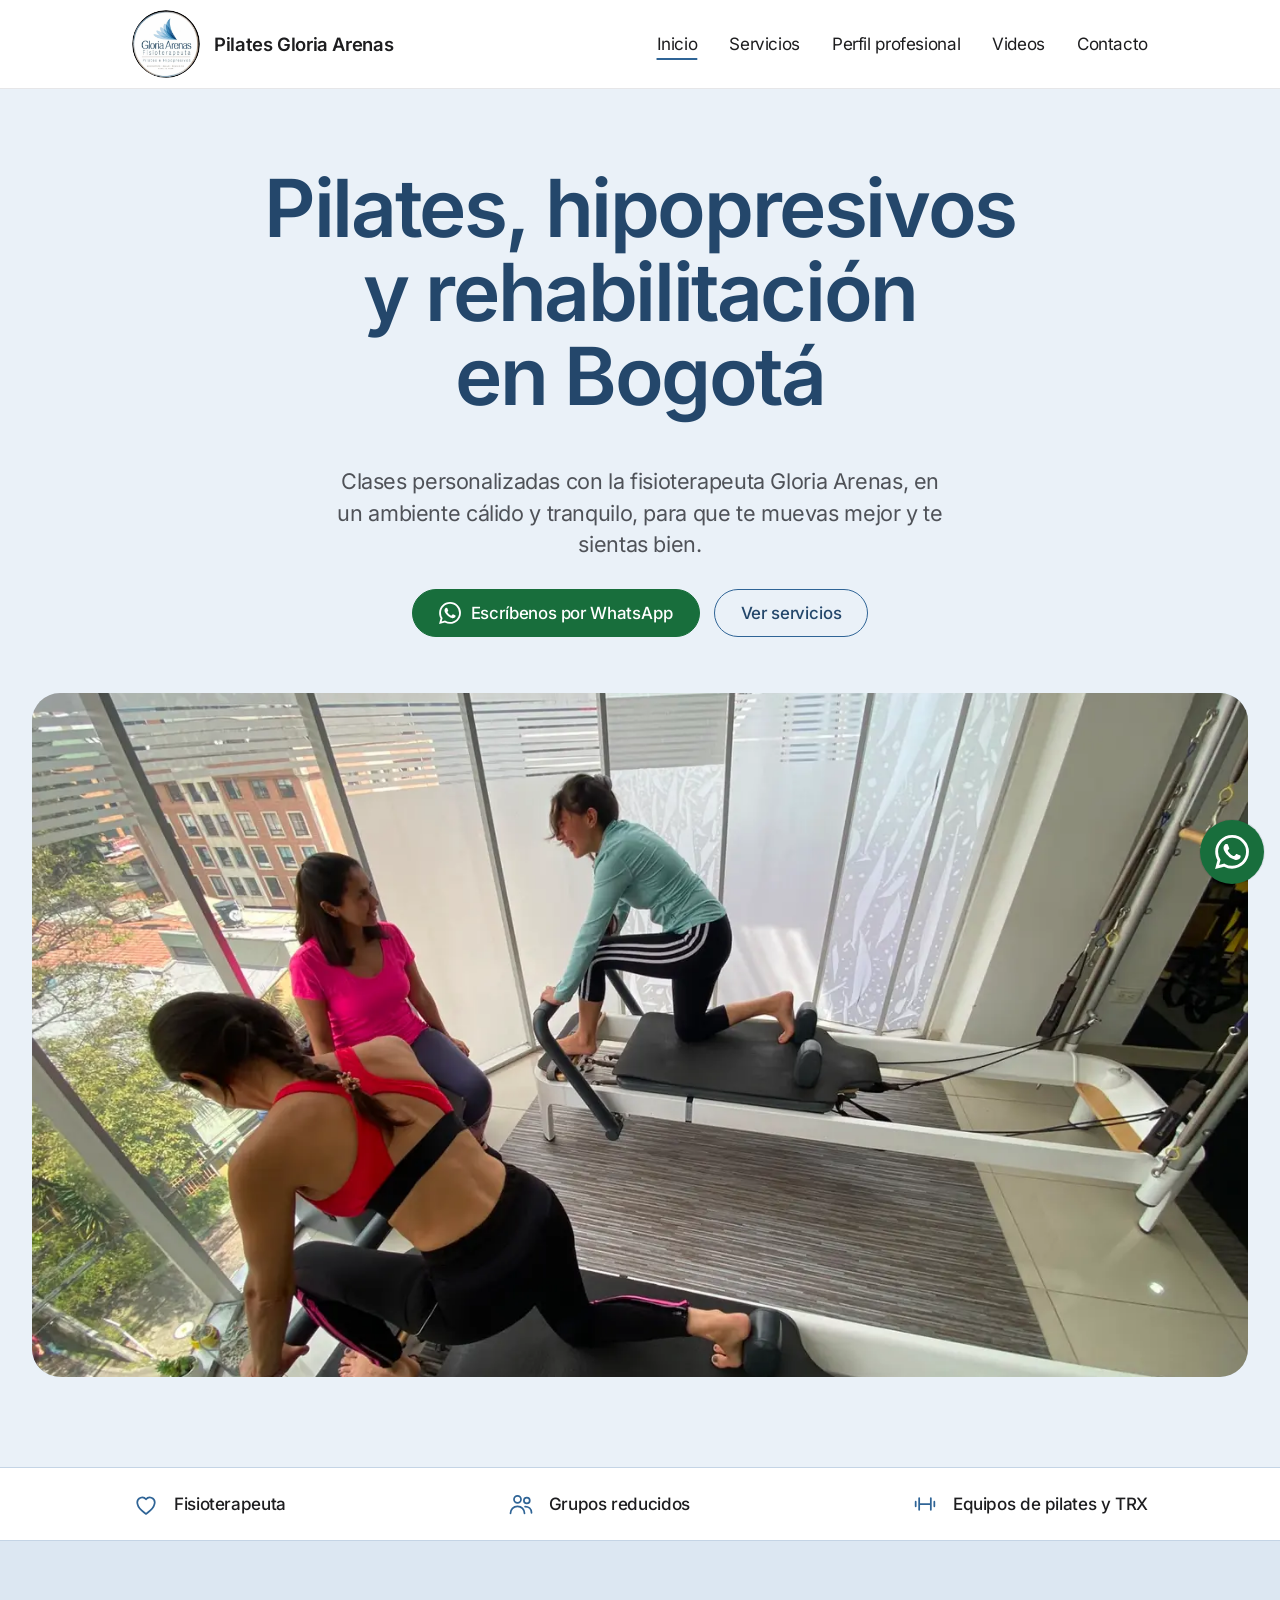
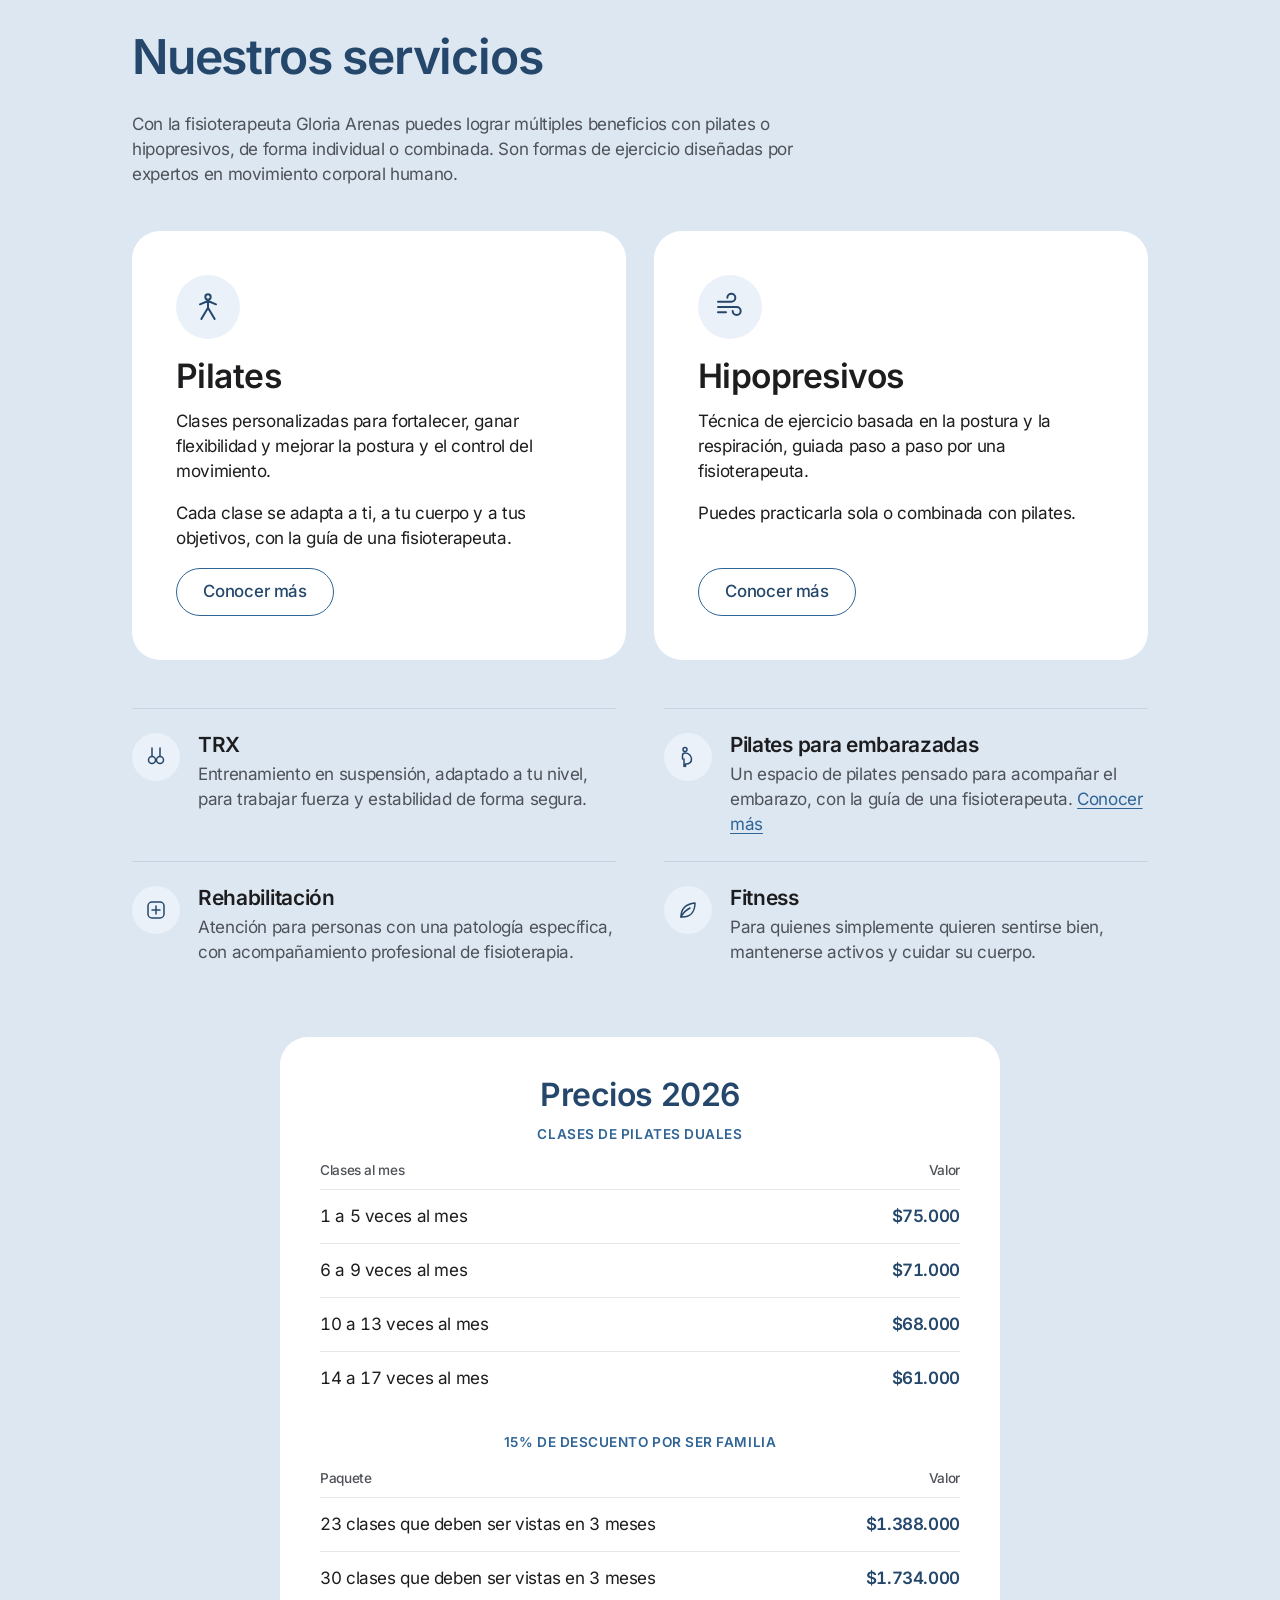
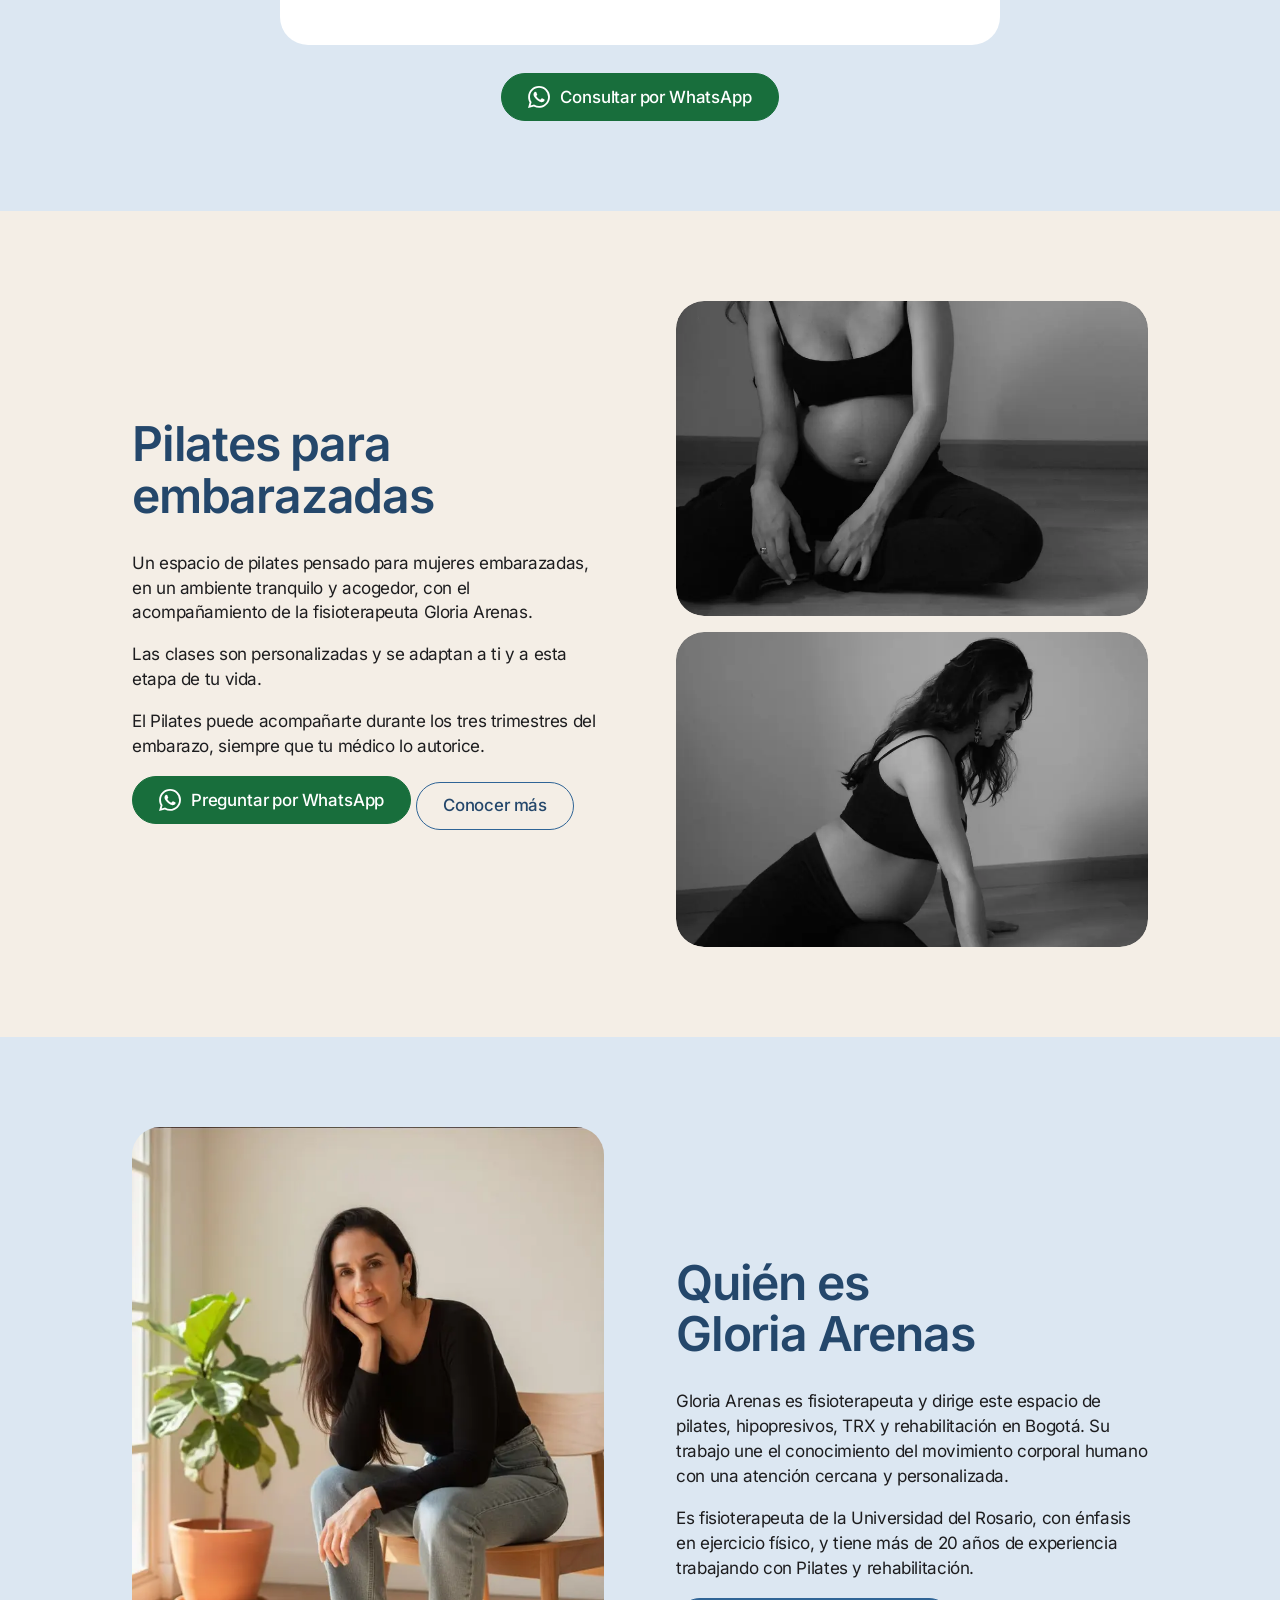
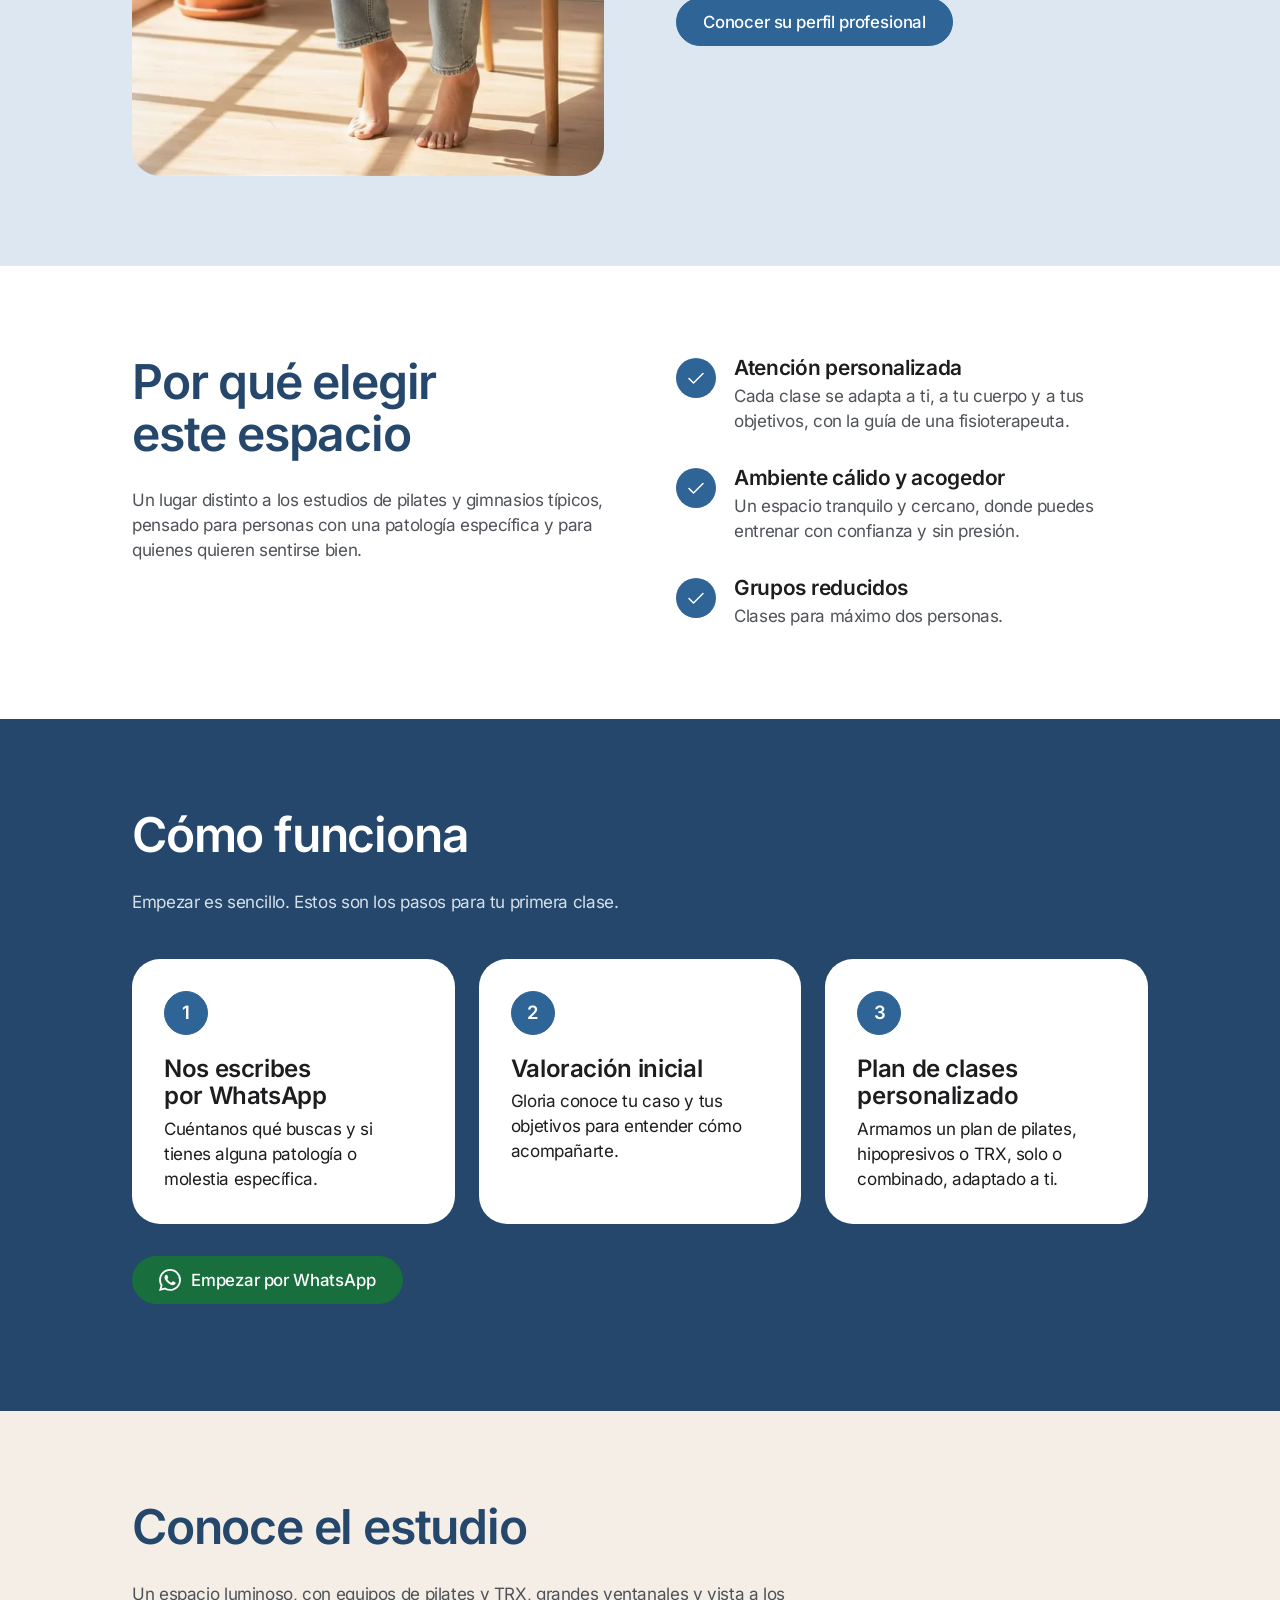
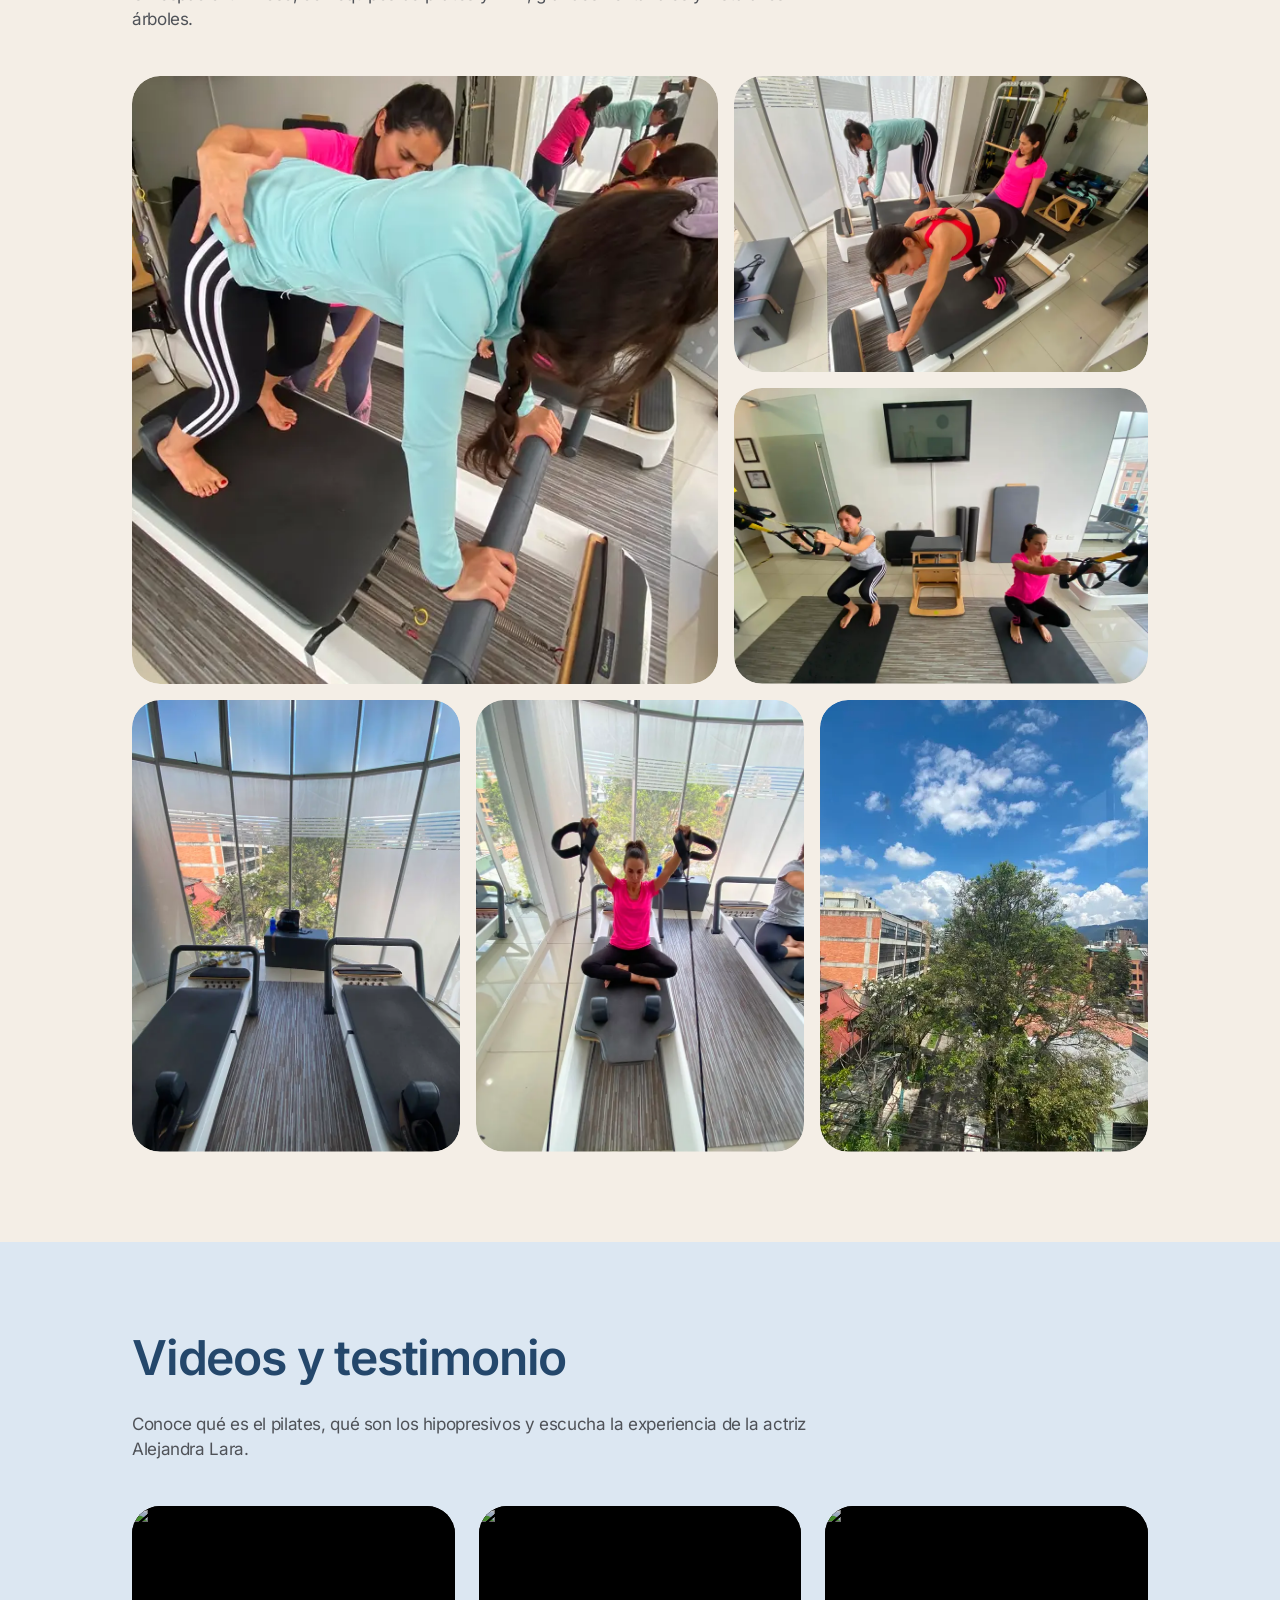
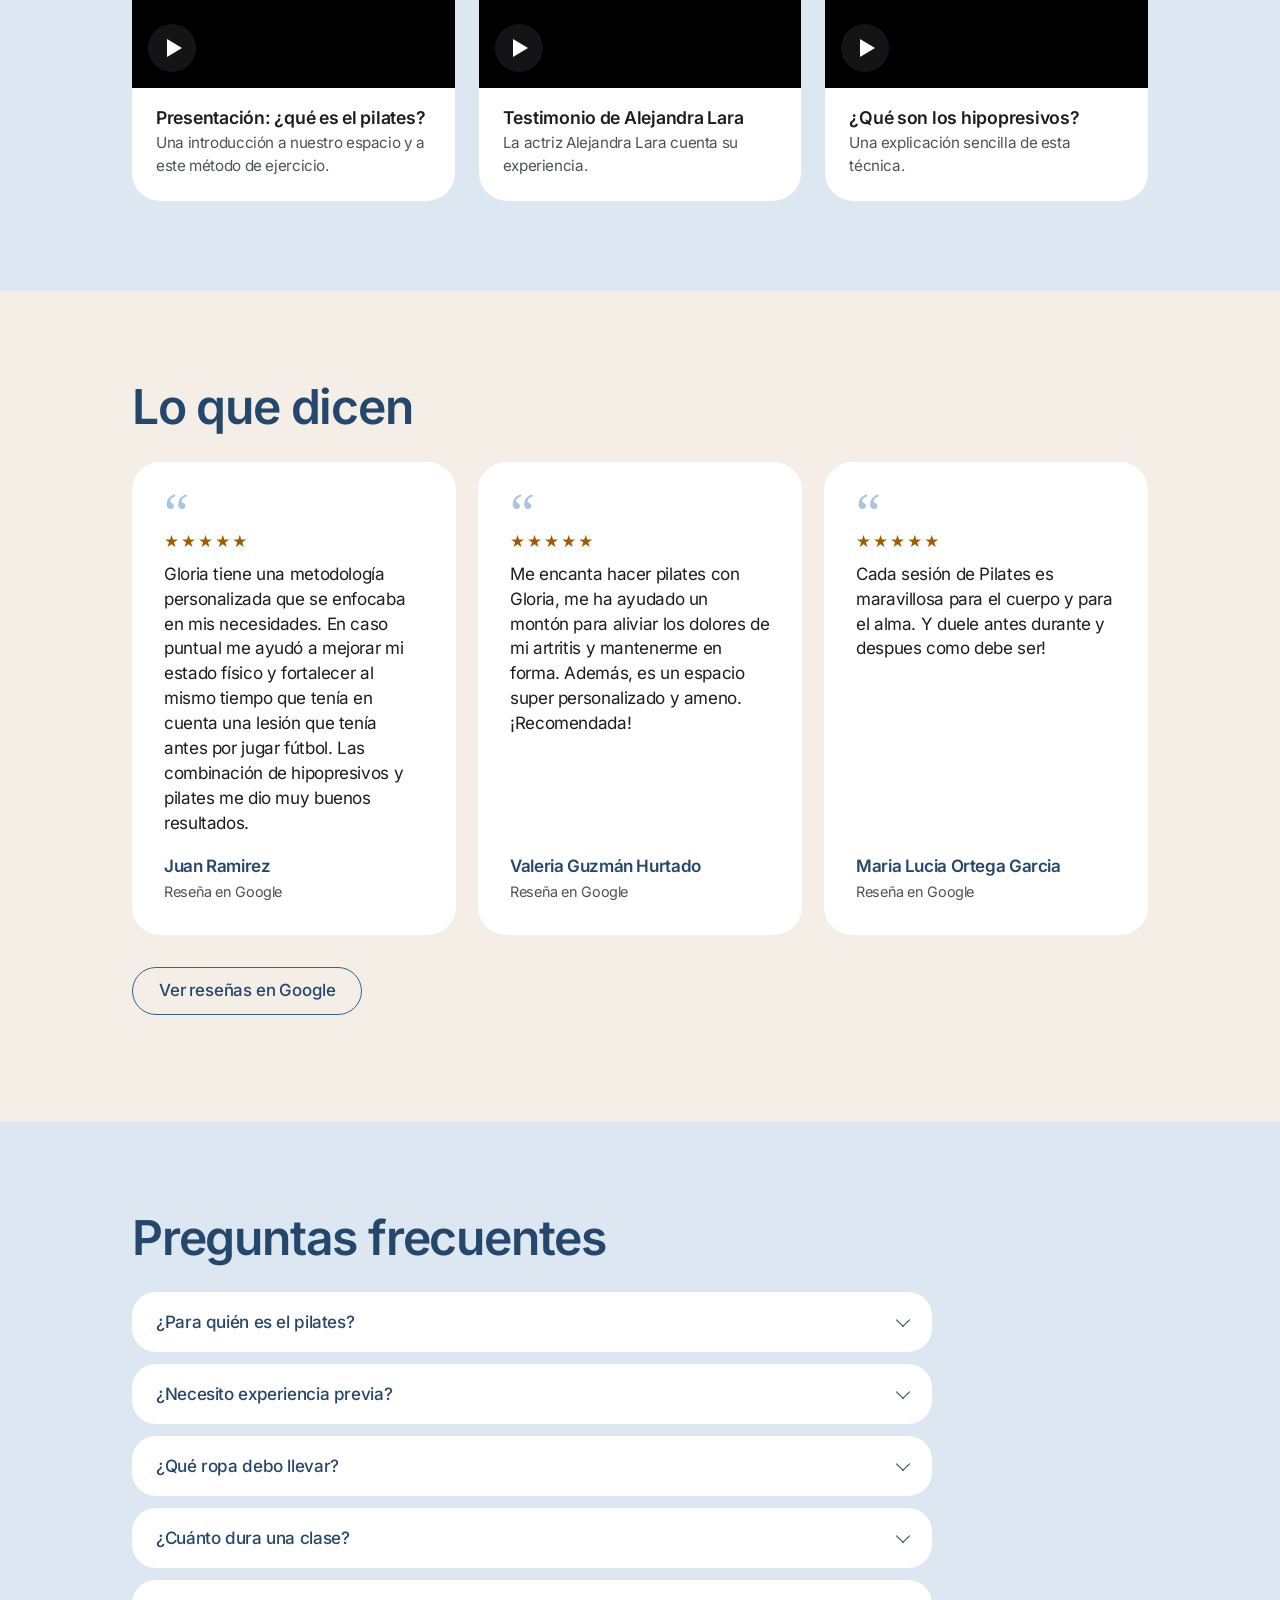
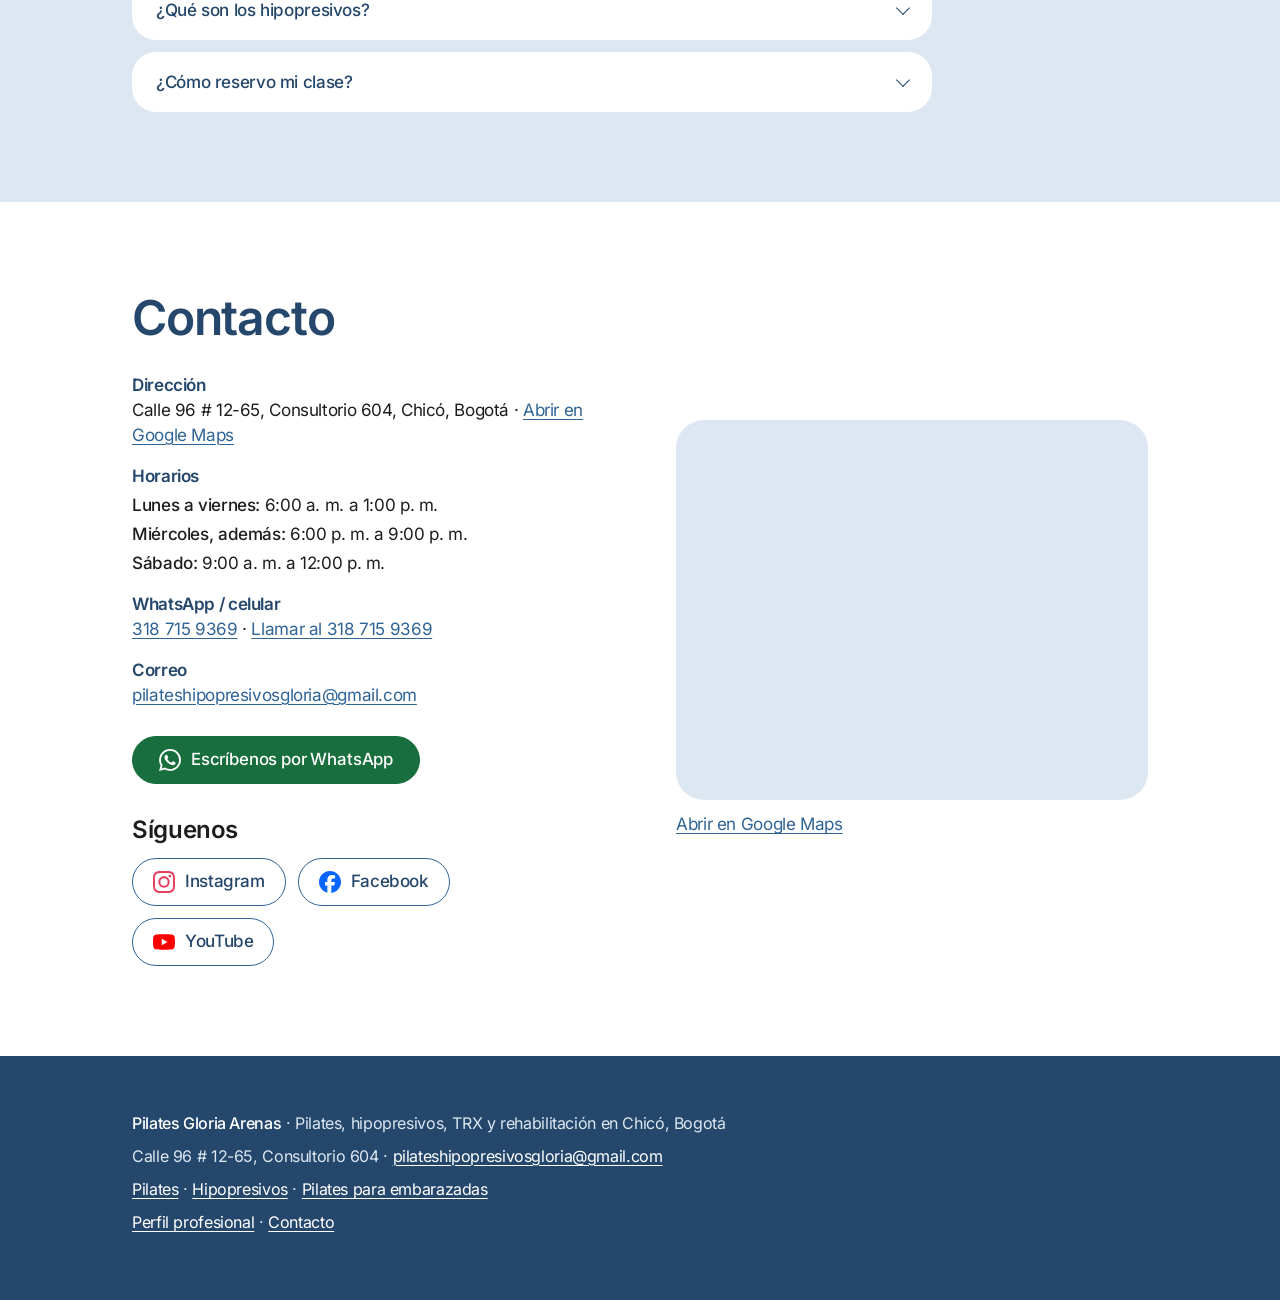
==== index.html @ 11c64978 "Sitio web de Pilates Gloria Arenas Sitio estático (HTML, CSS y JS): inicio, perfil profesional, cont" ====
<!DOCTYPE html>
<html lang="es-CO">
<head>
  <meta charset="utf-8">
  <meta name="viewport" content="width=device-width, initial-scale=1">
  <title>Pilates e Hipopresivos en Chicó, Bogotá | Pilates Gloria Arenas</title>
  <meta name="description" content="Clases personalizadas de pilates (también para embarazadas), hipopresivos, TRX y rehabilitación en Chicó, Bogotá, con la fisioterapeuta Gloria Arenas. Grupos muy reducidos y ambiente cálido.">
  <!-- TODO: reemplazar https://TODO-DOMINIO.com por el dominio real en canonical, og:url, og:image, JSON-LD, sitemap.xml y robots.txt -->
  <link rel="canonical" href="https://TODO-DOMINIO.com/">
  <meta name="theme-color" content="#24476b">
  <link rel="icon" href="assets/img/favicon-48.png" type="image/png" sizes="48x48">
  <link rel="icon" href="assets/img/favicon.svg" type="image/svg+xml">
  <link rel="apple-touch-icon" href="assets/img/apple-touch-icon.png">

  <meta property="og:type" content="website">
  <meta property="og:locale" content="es_CO">
  <meta property="og:site_name" content="Pilates Gloria Arenas">
  <meta property="og:title" content="Pilates e Hipopresivos en Chicó, Bogotá | Pilates Gloria Arenas">
  <meta property="og:description" content="Pilates, hipopresivos, TRX y rehabilitación con la fisioterapeuta Gloria Arenas en Chicó, Bogotá.">
  <meta property="og:url" content="https://TODO-DOMINIO.com/">
    <meta property="og:image" content="https://TODO-DOMINIO.com/assets/img/og-image.jpg">
  <meta property="og:image:width" content="1200">
  <meta property="og:image:height" content="630">
  <meta name="twitter:card" content="summary_large_image">
  <meta name="twitter:title" content="Pilates e Hipopresivos en Chicó, Bogotá | Pilates Gloria Arenas">
  <meta name="twitter:description" content="Pilates, hipopresivos, TRX y rehabilitación con la fisioterapeuta Gloria Arenas en Chicó, Bogotá.">
  <meta name="twitter:image" content="https://TODO-DOMINIO.com/assets/img/og-image.jpg">

  <link rel="preload" href="assets/fonts/inter-latin.woff2" as="font" type="font/woff2" crossorigin>
  <link rel="preload" href="assets/css/styles.css" as="style">
  <link rel="preload" as="image" type="image/webp" fetchpriority="high" href="assets/img/hero-estudio.webp" imagesrcset="assets/img/hero-estudio-800.webp 800w, assets/img/hero-estudio.webp 1400w" imagesizes="(min-width: 820px) 1216px, calc(100vw - 40px)">
  <link rel="stylesheet" href="assets/css/styles.css">
  <script>document.documentElement.classList.add('js')</script>

  <script type="application/ld+json">
  {
    "@context": "https://schema.org",
    "@type": [
      "Physiotherapist",
      "HealthAndBeautyBusiness"
    ],
    "name": "Pilates Gloria Arenas",
    "alternateName": "Pilates Hipopresivos",
    "description": "Estudio de pilates (incluido pilates para embarazadas), hipopresivos, TRX, rehabilitación y fitness dirigido por la fisioterapeuta Gloria Arenas en Chicó, Bogotá.",
    "url": "https://TODO-DOMINIO.com/",
    "telephone": "+573187159369",
    "email": "pilateshipopresivosgloria@gmail.com",
    "image": "https://TODO-DOMINIO.com/assets/img/og-image.jpg",
    "logo": "https://TODO-DOMINIO.com/assets/img/logo.png",
    "address": {
      "@type": "PostalAddress",
      "streetAddress": "Calle 96 # 12-65, Consultorio 604",
      "addressLocality": "Bogotá",
      "addressRegion": "Bogotá D.C.",
      "addressCountry": "CO"
    },
    "areaServed": "Bogotá",
    "founder": {
      "@type": "Person",
      "name": "Gloria Arenas",
      "jobTitle": "Fisioterapeuta",
      "alumniOf": {
        "@type": "CollegeOrUniversity",
        "name": "Universidad del Rosario"
      }
    },
    "sameAs": [
      "https://www.instagram.com/pilatesgloriaarenas/",
      "https://www.facebook.com/pilateshipopresivos/",
      "https://www.youtube.com/channel/UC_BZJyD4LK0It2uXmTFV5uQ"
    ],
    "openingHoursSpecification": [
      {
        "@type": "OpeningHoursSpecification",
        "dayOfWeek": [
          "Monday",
          "Tuesday",
          "Wednesday",
          "Thursday",
          "Friday"
        ],
        "opens": "06:00",
        "closes": "13:00"
      },
      {
        "@type": "OpeningHoursSpecification",
        "dayOfWeek": "Wednesday",
        "opens": "18:00",
        "closes": "21:00"
      },
      {
        "@type": "OpeningHoursSpecification",
        "dayOfWeek": "Saturday",
        "opens": "09:00",
        "closes": "12:00"
      }
    ]
  }
  </script>
  <script type="application/ld+json">
  {
    "@context": "https://schema.org",
    "@type": "FAQPage",
    "mainEntity": [
      {
        "@type": "Question",
        "name": "¿Para quién es el pilates?",
        "acceptedAnswer": {
          "@type": "Answer",
          "text": "Para personas adultas de distintas edades y condiciones físicas que quieren moverse mejor y sentirse bien. Cada clase se adapta a ti. Si tienes una patología específica, cuéntaselo a Gloria al escribirnos."
        }
      },
      {
        "@type": "Question",
        "name": "¿Necesito experiencia previa?",
        "acceptedAnswer": {
          "@type": "Answer",
          "text": "No. Las clases son personalizadas y se adaptan a tu nivel, así que puedes empezar desde cero."
        }
      },
      {
        "@type": "Question",
        "name": "¿Qué ropa debo llevar?",
        "acceptedAnswer": {
          "@type": "Answer",
          "text": "Ropa cómoda y elástica que te permita moverte con libertad."
        }
      },
      {
        "@type": "Question",
        "name": "¿Qué son los hipopresivos?",
        "acceptedAnswer": {
          "@type": "Answer",
          "text": "Son una técnica de ejercicio basada en la postura y la respiración, guiada paso a paso por una fisioterapeuta. En la sección de videos hay una explicación sencilla."
        }
      },
      {
        "@type": "Question",
        "name": "¿Cómo reservo mi clase?",
        "acceptedAnswer": {
          "@type": "Answer",
          "text": "Escríbenos por WhatsApp al 318 715 9369 y coordinamos tu primera clase."
        }
      }
    ]
  }
  </script>
</head>
<body>
  <a class="skip-link" href="#contenido">Saltar al contenido</a>

  <header class="site-header">
    <div class="container">
      <a class="brand" href="index.html"><img src="assets/img/logo.webp" width="64" height="64" alt="Logotipo de Pilates Gloria Arenas"><span>Pilates Gloria Arenas</span></a>
      <button class="nav-toggle" aria-expanded="false" aria-controls="menu">Menú</button>
      <nav class="nav" id="menu" aria-label="Principal">
        <ul>
          <li><a href="index.html" aria-current="page">Inicio</a></li>
          <li><a href="index.html#servicios">Servicios</a></li>
          <li><a href="perfil-profesional.html">Perfil profesional</a></li>
          <li><a href="index.html#videos">Videos</a></li>
          <li><a href="contacto.html">Contacto</a></li>
        </ul>
      </nav>
    </div>
  </header>

  <main id="contenido">
    <!-- 1. HERO -->
    <section class="hero">
      <div class="container">
        <div>
          <h1>Pilates, hipopresivos y rehabilitación en Bogotá</h1>
          <p class="hero__lead">Clases personalizadas con la fisioterapeuta Gloria Arenas, en un ambiente cálido y tranquilo, para que te muevas mejor y te sientas bien.</p>
          <div class="hero__actions">
            <a class="btn btn--wa" href="https://wa.me/573187159369?text=Hola%2C%20quiero%20informaci%C3%B3n%20sobre%20las%20clases%20de%20pilates" target="_blank" rel="noopener" data-track="whatsapp" data-location="hero">
              Escríbenos por WhatsApp
            </a>
            <a class="btn btn--outline" href="#servicios">Ver servicios</a>
          </div>
        </div>
        <div class="hero__media">
          <img src="assets/img/hero-estudio.webp" srcset="assets/img/hero-estudio-800.webp 800w, assets/img/hero-estudio.webp 1400w" sizes="(min-width: 820px) 1216px, calc(100vw - 40px)" width="1400" height="1050" alt="Clase de pilates con equipos reformer frente a un gran ventanal luminoso en el estudio" fetchpriority="high">
        </div>
      </div>
    </section>

    <!-- BARRA DE CONFIANZA -->
    <section class="trust" aria-label="Datos clave">
      <div class="container">
        <ul class="trust__list">
          <li><svg viewBox="0 0 24 24" aria-hidden="true"><path d="M12 20.5s-7.5-4.5-7.5-10A4.2 4.2 0 0 1 12 8a4.2 4.2 0 0 1 7.5 2.5c0 5.5-7.5 10-7.5 10z"/></svg><span>Fisioterapeuta</span></li>
          <li><svg viewBox="0 0 24 24" aria-hidden="true"><circle cx="9" cy="8" r="3"/><circle cx="17" cy="9" r="2.5"/><path d="M3 20c0-3.5 2.5-6 6-6s6 2.5 6 6M15.5 14.2c3 0 5.5 2 5.5 5.3"/></svg><span>Grupos reducidos</span></li>
          <li><svg viewBox="0 0 24 24" aria-hidden="true"><path d="M7 7v10M17 7v10M4 10v4M20 10v4M7 12h10"/></svg><span>Equipos de pilates y TRX</span></li>
        </ul>
      </div>
    </section>

    <!-- 2. SERVICIOS -->
    <section class="section section--band" id="servicios">
      <div class="container">
        <h2>Nuestros servicios</h2>
        <p class="section__intro">Con la fisioterapeuta Gloria Arenas puedes lograr múltiples beneficios con pilates o hipopresivos, de forma individual o combinada. Son formas de ejercicio diseñadas por expertos en movimiento corporal humano.</p>
        <div class="featured">
          <article class="card card--featured">
            <div class="card__icon"><svg viewBox="0 0 24 24" aria-hidden="true"><circle cx="12" cy="4.5" r="2"/><path d="M12 7.5v5M6 10l6-2.5 6 2.5M7 21l5-8.5L17 21"/></svg></div>
            <h3>Pilates</h3>
            <p>Clases personalizadas para fortalecer, ganar flexibilidad y mejorar la postura y el control del movimiento.</p>
            <p>Cada clase se adapta a ti, a tu cuerpo y a tus objetivos, con la guía de una fisioterapeuta.</p>
            <a class="btn btn--outline" href="pilates-bogota.html">Conocer más</a>
          </article>
          <article class="card card--featured">
            <div class="card__icon"><svg viewBox="0 0 24 24" aria-hidden="true"><path d="M3 8h10a3 3 0 1 0-3-3M3 12h14a3 3 0 1 1-3 3M3 16h6"/></svg></div>
            <h3>Hipopresivos</h3>
            <p>Técnica de ejercicio basada en la postura y la respiración, guiada paso a paso por una fisioterapeuta.</p>
            <p>Puedes practicarla sola o combinada con pilates.</p>
            <a class="btn btn--outline" href="hipopresivos-bogota.html">Conocer más</a>
          </article>
        </div>
        <ul class="service-list">
          <li>
            <span class="service-list__icon"><svg viewBox="0 0 24 24" aria-hidden="true"><path d="M8 3v8M16 3v8"/><circle cx="8" cy="15" r="3.5"/><circle cx="16" cy="15" r="3.5"/></svg></span>
            <div><h3>TRX</h3><p>Entrenamiento en suspensión, adaptado a tu nivel, para trabajar fuerza y estabilidad de forma segura.</p></div>
          </li>
          <li>
            <span class="service-list__icon"><svg viewBox="0 0 24 24" aria-hidden="true"><circle cx="9" cy="4.5" r="2"/><path d="M9 8c-1.5 0-2.5 1-2.5 2.5V14M9 8c3.5 0 6.5 2.5 6.5 6S13 19 9.5 19v2.5M8 14v7.5"/></svg></span>
            <div><h3>Pilates para embarazadas</h3><p>Un espacio de pilates pensado para acompañar el embarazo, con la guía de una fisioterapeuta. <a href="pilates-embarazadas-bogota.html">Conocer más</a></p></div>
          </li>
          <li>
            <span class="service-list__icon"><svg viewBox="0 0 24 24" aria-hidden="true"><rect x="4" y="4" width="16" height="16" rx="4"/><path d="M12 8v8M8 12h8"/></svg></span>
            <div><h3>Rehabilitación</h3><p>Atención para personas con una patología específica, con acompañamiento profesional de fisioterapia.</p></div>
          </li>
          <li>
            <span class="service-list__icon"><svg viewBox="0 0 24 24" aria-hidden="true"><path d="M5 19c0-8 5-13 14-14 0 9-5 14-13 14z"/><path d="M5 19c2-4 5-7 9-9"/></svg></span>
            <div><h3>Fitness</h3><p>Para quienes simplemente quieren sentirse bien, mantenerse activos y cuidar su cuerpo.</p></div>
          </li>
        </ul>
        <div class="pricing" id="precios">
          <h3>Precios 2026</h3>
          <p class="pricing__sub">Clases de pilates duales</p>
          <table class="price-table">
            <caption class="sr-only">Valor de las clases de pilates duales según cuántas clases tomes al mes</caption>
            <thead><tr><th scope="col">Clases al mes</th><th scope="col">Valor</th></tr></thead>
            <tbody>
              <tr><th scope="row">1 a 5 veces al mes</th><td>$75.000</td></tr>
              <tr><th scope="row">6 a 9 veces al mes</th><td>$71.000</td></tr>
              <tr><th scope="row">10 a 13 veces al mes</th><td>$68.000</td></tr>
              <tr><th scope="row">14 a 17 veces al mes</th><td>$61.000</td></tr>
            </tbody>
          </table>
          <p class="pricing__sub">15% de descuento por ser familia</p>
          <table class="price-table">
            <caption class="sr-only">Paquetes de clases para tomar en 3 meses</caption>
            <thead><tr><th scope="col">Paquete</th><th scope="col">Valor</th></tr></thead>
            <tbody>
              <tr><th scope="row">23 clases que deben ser vistas en 3 meses</th><td>$1.388.000</td></tr>
              <tr><th scope="row">30 clases que deben ser vistas en 3 meses</th><td>$1.734.000</td></tr>
            </tbody>
          </table>
        </div>
        <a class="btn btn--wa" href="https://wa.me/573187159369?text=Hola%2C%20quiero%20informaci%C3%B3n%20sobre%20las%20clases%20de%20pilates" target="_blank" rel="noopener" data-track="whatsapp" data-location="servicios">Consultar por WhatsApp</a>
      </div>
    </section>

    <!-- PILATES PARA EMBARAZADAS -->
    <section class="section" id="embarazadas">
      <div class="container split">
        <div>
          <h2>Pilates para embarazadas</h2>
          <p>Un espacio de pilates pensado para mujeres embarazadas, en un ambiente tranquilo y acogedor, con el acompañamiento de la fisioterapeuta Gloria Arenas.</p>
          <p>Las clases son personalizadas y se adaptan a ti y a esta etapa de tu vida.</p>
          <p>El Pilates puede acompañarte durante los tres trimestres del embarazo, siempre que tu médico lo autorice.</p>
          <a class="btn btn--wa" href="https://wa.me/573187159369?text=Hola%2C%20quiero%20informaci%C3%B3n%20sobre%20el%20pilates%20para%20embarazadas" target="_blank" rel="noopener" data-track="whatsapp" data-location="embarazadas">Preguntar por WhatsApp</a>
          <a class="btn btn--outline" href="pilates-embarazadas-bogota.html">Conocer más</a>
        </div>
        <div class="gallery gallery--two">
          <figure><img src="assets/img/embarazo-sentada.webp" width="900" height="604" loading="lazy" alt="Mujer embarazada sentada en el suelo con las manos sobre las piernas, fotografía en blanco y negro"></figure>
          <figure><img src="assets/img/embarazo-perfil.webp" width="900" height="604" loading="lazy" alt="Mujer embarazada de perfil apoyada sobre un brazo en el suelo, fotografía en blanco y negro"></figure>
        </div>
      </div>
    </section>

    <!-- 3. QUIÉN ES GLORIA -->
    <section class="section section--soft" id="gloria">
      <div class="container split">
        <div>
          <img class="photo photo--portrait" src="assets/img/retrato-gloria.webp" width="700" height="963" loading="lazy" alt="Gloria Arenas, fisioterapeuta, sentada en una silla de madera en un espacio luminoso con una planta">
        </div>
        <div>
          <h2>Quién es Gloria Arenas</h2>
          <p>Gloria Arenas es fisioterapeuta y dirige este espacio de pilates, hipopresivos, TRX y rehabilitación en Bogotá. Su trabajo une el conocimiento del movimiento corporal humano con una atención cercana y personalizada.</p>
          <p>Es fisioterapeuta de la Universidad del Rosario, con énfasis en ejercicio físico, y tiene más de 20 años de experiencia trabajando con Pilates y rehabilitación.</p>
          <a class="btn btn--primary" href="perfil-profesional.html">Conocer su perfil profesional</a>
        </div>
      </div>
    </section>

    <!-- 4. POR QUÉ ELEGIR -->
    <section class="section" id="por-que">
      <div class="container split split--start">
        <div>
          <h2>Por qué elegir este espacio</h2>
          <p class="section__intro">Un lugar distinto a los estudios de pilates y gimnasios típicos, pensado para personas con una patología específica y para quienes quieren sentirse bien.</p>
        </div>
        <ul class="checklist">
          <li>
            <span class="checklist__icon"><svg viewBox="0 0 24 24" aria-hidden="true"><path d="M5 12.5l4.5 4.5L19 7.5"/></svg></span>
            <div><h3>Atención personalizada</h3><p>Cada clase se adapta a ti, a tu cuerpo y a tus objetivos, con la guía de una fisioterapeuta.</p></div>
          </li>
          <li>
            <span class="checklist__icon"><svg viewBox="0 0 24 24" aria-hidden="true"><path d="M5 12.5l4.5 4.5L19 7.5"/></svg></span>
            <div><h3>Ambiente cálido y acogedor</h3><p>Un espacio tranquilo y cercano, donde puedes entrenar con confianza y sin presión.</p></div>
          </li>
          <li>
            <span class="checklist__icon"><svg viewBox="0 0 24 24" aria-hidden="true"><path d="M5 12.5l4.5 4.5L19 7.5"/></svg></span>
            <div><h3>Grupos reducidos</h3><p>Clases para máximo dos personas.</p></div>
          </li>
        </ul>
      </div>
    </section>

    <!-- CÓMO FUNCIONA -->
    <section class="section section--band" id="como-funciona">
      <div class="container">
        <h2>Cómo funciona</h2>
        <p class="section__intro">Empezar es sencillo. Estos son los pasos para tu primera clase.</p>
        <ol class="steps">
          <li class="step">
            <h3>Nos escribes por WhatsApp</h3>
            <p>Cuéntanos qué buscas y si tienes alguna patología o molestia específica.</p>
          </li>
          <li class="step">
            <h3>Valoración inicial</h3>
            <p>Gloria conoce tu caso y tus objetivos para entender cómo acompañarte.</p>
          </li>
          <li class="step">
            <h3>Plan de clases personalizado</h3>
            <p>Armamos un plan de pilates, hipopresivos o TRX, solo o combinado, adaptado a ti.</p>
          </li>
        </ol>
        <p style="margin-top:32px"><a class="btn btn--wa" href="https://wa.me/573187159369?text=Hola%2C%20quiero%20informaci%C3%B3n%20sobre%20las%20clases%20de%20pilates" target="_blank" rel="noopener" data-track="whatsapp" data-location="como-funciona">Empezar por WhatsApp</a></p>
      </div>
    </section>

    <!-- GALERÍA -->
    <section class="section" id="estudio">
      <div class="container">
        <h2>Conoce el estudio</h2>
        <p class="section__intro">Un espacio luminoso, con equipos de pilates y TRX, grandes ventanales y vista a los árboles.</p>
        <div class="gallery">
          <figure><img src="assets/img/atencion-personalizada-galeria.webp" width="1100" height="685" loading="lazy" alt="Fisioterapeuta corrigiendo la postura de una alumna durante una clase en el reformer"></figure>
          <figure><img src="assets/img/clase-reformer-pareja.webp" width="900" height="675" loading="lazy" alt="Alumnas practicando pilates en equipos reformer junto al ventanal del estudio"></figure>
          <figure><img src="assets/img/clase-trx.webp" width="900" height="675" loading="lazy" alt="Dos personas haciendo sentadillas con bandas TRX sobre colchonetas"></figure>
          <figure><img src="assets/img/reformers-ventanal.webp" width="700" height="933" loading="lazy" alt="Dos equipos reformer de pilates frente a un ventanal con vista a los árboles"></figure>
          <figure><img src="assets/img/clase-dos-personas.webp" width="700" height="933" loading="lazy" alt="Clase para dos personas en equipos reformer del estudio"></figure>
          <figure><img src="assets/img/vista-chico.webp" width="900" height="675" loading="lazy" alt="Vista de árboles, edificios y cerros desde el estudio"></figure>
        </div>
      </div>
    </section>

    <!-- 5. VIDEOS Y TESTIMONIO -->
    <section class="section section--soft" id="videos">
      <div class="container">
        <h2>Videos y testimonio</h2>
        <p class="section__intro">Conoce qué es el pilates, qué son los hipopresivos y escucha la experiencia de la actriz Alejandra Lara.</p>
        <div class="video-grid">
          <figure class="video video--featured" style="margin:0">
            <div class="video__frame">
              <button class="video__btn" type="button" data-video="UFyqmTf7piQ" data-title="Presentación: qué es el pilates" aria-label="Reproducir video: Presentación, qué es el pilates">
                <img src="https://i.ytimg.com/vi/UFyqmTf7piQ/maxresdefault.jpg" width="1280" height="720" loading="lazy" onerror="this.onerror=null;this.src='https://i.ytimg.com/vi/UFyqmTf7piQ/hqdefault.jpg'" alt="Miniatura del video de presentación: qué es el pilates">
                <span class="video__play" aria-hidden="true"></span>
              </button>
            </div>
            <figcaption class="video__caption"><h3>Presentación: ¿qué es el pilates?</h3><p>Una introducción a nuestro espacio y a este método de ejercicio.</p></figcaption>
          </figure>
          <figure class="video" style="margin:0">
            <div class="video__frame">
              <button class="video__btn" type="button" data-video="DItszYuq0DE" data-title="Testimonio de la actriz Alejandra Lara" aria-label="Reproducir video: Testimonio de la actriz Alejandra Lara">
                <img src="https://i.ytimg.com/vi/DItszYuq0DE/maxresdefault.jpg" width="1280" height="720" loading="lazy" onerror="this.onerror=null;this.src='https://i.ytimg.com/vi/DItszYuq0DE/hqdefault.jpg'" alt="Miniatura del video con el testimonio de la actriz Alejandra Lara">
                <span class="video__play" aria-hidden="true"></span>
              </button>
            </div>
            <figcaption class="video__caption"><h3>Testimonio de Alejandra Lara</h3><p>La actriz Alejandra Lara cuenta su experiencia.</p></figcaption>
          </figure>
          <figure class="video" style="margin:0">
            <div class="video__frame">
              <button class="video__btn" type="button" data-video="9mKcptU83YU" data-title="¿Qué son los hipopresivos?" aria-label="Reproducir video: Qué son los hipopresivos">
                <img src="https://i.ytimg.com/vi/9mKcptU83YU/maxresdefault.jpg" width="1280" height="720" loading="lazy" onerror="this.onerror=null;this.src='https://i.ytimg.com/vi/9mKcptU83YU/hqdefault.jpg'" alt="Miniatura del video explicativo: qué son los hipopresivos">
                <span class="video__play" aria-hidden="true"></span>
              </button>
            </div>
            <figcaption class="video__caption"><h3>¿Qué son los hipopresivos?</h3><p>Una explicación sencilla de esta técnica.</p></figcaption>
          </figure>
        </div>
      </div>
    </section>

    <!-- LO QUE DICEN -->
    <section class="section" id="opiniones">
      <div class="container">
        <h2>Lo que dicen</h2>
        <div class="quotes">
          <figure class="quote">
            <p class="quote__stars" role="img" aria-label="5 de 5 estrellas">★★★★★</p>
            <blockquote><p>Gloria tiene una metodología personalizada que se enfocaba en mis necesidades. En caso puntual me ayudó a mejorar mi estado físico y fortalecer al mismo tiempo que tenía en cuenta una lesión que tenía antes por jugar fútbol. Las combinación de hipopresivos y pilates me dio muy buenos resultados.</p></blockquote>
            <figcaption>Juan Ramirez<span class="quote__src">Reseña en Google</span></figcaption>
          </figure>
          <figure class="quote">
            <p class="quote__stars" role="img" aria-label="5 de 5 estrellas">★★★★★</p>
            <blockquote><p>Me encanta hacer pilates con Gloria, me ha ayudado un montón para aliviar los dolores de mi artritis y mantenerme en forma. Además, es un espacio super personalizado y ameno. ¡Recomendada!</p></blockquote>
            <figcaption>Valeria Guzmán Hurtado<span class="quote__src">Reseña en Google</span></figcaption>
          </figure>
          <figure class="quote">
            <p class="quote__stars" role="img" aria-label="5 de 5 estrellas">★★★★★</p>
            <blockquote><p>Cada sesión de Pilates es maravillosa para el cuerpo y para el alma.  Y duele antes  durante y despues como debe ser!</p></blockquote>
            <figcaption>Maria Lucia Ortega Garcia<span class="quote__src">Reseña en Google</span></figcaption>
          </figure>
        </div>
        <p style="margin-top:32px"><a class="btn btn--outline" href="https://www.google.com/maps/place/Pilates+Gloria+Arenas/@4.7284224,-74.0524032,12z/data=!4m6!3m5!1s0x8e3f9a93fd5f29cd:0xce31d070d90a8db6!8m2!3d4.6803866!4d-74.0477391!16s%2Fg%2F11bw4x9yk0" target="_blank" rel="noopener">Ver reseñas en Google</a></p>
      </div>
    </section>

    <!-- PREGUNTAS FRECUENTES -->
    <section class="section section--band" id="preguntas">
      <div class="container">
        <h2>Preguntas frecuentes</h2>
        <div class="faq">
          <details>
            <summary>¿Para quién es el pilates?</summary>
            <p>Para personas adultas de distintas edades y condiciones físicas que quieren moverse mejor y sentirse bien. Cada clase se adapta a ti. Si tienes una patología específica, cuéntaselo a Gloria al escribirnos.</p>
          </details>
          <details>
            <summary>¿Necesito experiencia previa?</summary>
            <p>No. Las clases son personalizadas y se adaptan a tu nivel, así que puedes empezar desde cero.</p>
          </details>
          <details>
            <summary>¿Qué ropa debo llevar?</summary>
            <p>Ropa cómoda y elástica que te permita moverte con libertad.</p>
          </details>
          <details>
            <summary>¿Cuánto dura una clase?</summary>
            <p><span class="todo">TODO: confirmar con Gloria (duración de cada clase)</span></p>
          </details>
          <details>
            <summary>¿Qué son los hipopresivos?</summary>
            <p>Son una técnica de ejercicio basada en la postura y la respiración, guiada paso a paso por una fisioterapeuta. En la sección de videos hay una explicación sencilla.</p>
          </details>
          <details>
            <summary>¿Cómo reservo mi clase?</summary>
            <p>Escríbenos por WhatsApp al 318 715 9369 y coordinamos tu primera clase.</p>
          </details>
        </div>
      </div>
    </section>

    <!-- 6. CONTACTO -->
    <section class="section" id="contacto">
      <div class="container split">
        <div>
          <h2>Contacto</h2>
          <ul class="contact-list">
            <li><strong>Dirección</strong>Calle 96 # 12-65, Consultorio 604, Chicó, Bogotá · <a href="https://www.google.com/maps/place/Pilates+Gloria+Arenas/@4.7284224,-74.0524032,12z/data=!4m6!3m5!1s0x8e3f9a93fd5f29cd:0xce31d070d90a8db6!8m2!3d4.6803866!4d-74.0477391!16s%2Fg%2F11bw4x9yk0" target="_blank" rel="noopener">Abrir en Google Maps</a></li>
            <li><strong>Horarios</strong><ul class="hours">
              <li><span>Lunes a viernes</span> 6:00 a. m. a 1:00 p. m.</li>
              <li><span>Miércoles, además</span> 6:00 p. m. a 9:00 p. m.</li>
              <li><span>Sábado</span> 9:00 a. m. a 12:00 p. m.</li>
            </ul></li>
            <li><strong>WhatsApp / celular</strong><a href="https://wa.me/573187159369?text=Hola%2C%20quiero%20informaci%C3%B3n%20sobre%20las%20clases%20de%20pilates" target="_blank" rel="noopener" data-track="whatsapp" data-location="contacto">318 715 9369</a> · <a href="tel:+573187159369">Llamar al 318 715 9369</a></li>
            <li><strong>Correo</strong><a href="mailto:pilateshipopresivosgloria@gmail.com">pilateshipopresivosgloria@gmail.com</a></li>
          </ul>
          <a class="btn btn--wa" href="https://wa.me/573187159369?text=Hola%2C%20quiero%20informaci%C3%B3n%20sobre%20las%20clases%20de%20pilates" target="_blank" rel="noopener" data-track="whatsapp" data-location="contacto">Escríbenos por WhatsApp</a>
          <h3 style="margin-top:32px">Síguenos</h3>
          <ul class="social">
            <li><a href="https://www.instagram.com/pilatesgloriaarenas/" target="_blank" rel="noopener"><svg class="social__icon social__icon--instagram" viewBox="0 0 24 24" aria-hidden="true"><path d="M7.0301.084c-1.2768.0602-2.1487.264-2.911.5634-.7888.3075-1.4575.72-2.1228 1.3877-.6652.6677-1.075 1.3368-1.3802 2.127-.2954.7638-.4956 1.6365-.552 2.914-.0564 1.2775-.0689 1.6882-.0626 4.947.0062 3.2586.0206 3.6671.0825 4.9473.061 1.2765.264 2.1482.5635 2.9107.308.7889.72 1.4573 1.388 2.1228.6679.6655 1.3365 1.0743 2.1285 1.38.7632.295 1.6361.4961 2.9134.552 1.2773.056 1.6884.069 4.9462.0627 3.2578-.0062 3.668-.0207 4.9478-.0814 1.28-.0607 2.147-.2652 2.9098-.5633.7889-.3086 1.4578-.72 2.1228-1.3881.665-.6682 1.0745-1.3378 1.3795-2.1284.2957-.7632.4966-1.636.552-2.9124.056-1.2809.0692-1.6898.063-4.948-.0063-3.2583-.021-3.6668-.0817-4.9465-.0607-1.2797-.264-2.1487-.5633-2.9117-.3084-.7889-.72-1.4568-1.3876-2.1228C21.2982 1.33 20.628.9208 19.8378.6165 19.074.321 18.2017.1197 16.9244.0645 15.6471.0093 15.236-.005 11.977.0014 8.718.0076 8.31.0215 7.0301.0839m.1402 21.6932c-1.17-.0509-1.8053-.2453-2.2287-.408-.5606-.216-.96-.4771-1.3819-.895-.422-.4178-.6811-.8186-.9-1.378-.1644-.4234-.3624-1.058-.4171-2.228-.0595-1.2645-.072-1.6442-.079-4.848-.007-3.2037.0053-3.583.0607-4.848.05-1.169.2456-1.805.408-2.2282.216-.5613.4762-.96.895-1.3816.4188-.4217.8184-.6814 1.3783-.9003.423-.1651 1.0575-.3614 2.227-.4171 1.2655-.06 1.6447-.072 4.848-.079 3.2033-.007 3.5835.005 4.8495.0608 1.169.0508 1.8053.2445 2.228.408.5608.216.96.4754 1.3816.895.4217.4194.6816.8176.9005 1.3787.1653.4217.3617 1.056.4169 2.2263.0602 1.2655.0739 1.645.0796 4.848.0058 3.203-.0055 3.5834-.061 4.848-.051 1.17-.245 1.8055-.408 2.2294-.216.5604-.4763.96-.8954 1.3814-.419.4215-.8181.6811-1.3783.9-.4224.1649-1.0577.3617-2.2262.4174-1.2656.0595-1.6448.072-4.8493.079-3.2045.007-3.5825-.006-4.848-.0608M16.953 5.5864A1.44 1.44 0 1 0 18.39 4.144a1.44 1.44 0 0 0-1.437 1.4424M5.8385 12.012c.0067 3.4032 2.7706 6.1557 6.173 6.1493 3.4026-.0065 6.157-2.7701 6.1506-6.1733-.0065-3.4032-2.771-6.1565-6.174-6.1498-3.403.0067-6.156 2.771-6.1496 6.1738M8 12.0077a4 4 0 1 1 4.008 3.9921A3.9996 3.9996 0 0 1 8 12.0077"/></svg>Instagram</a></li>
            <li><a href="https://www.facebook.com/pilateshipopresivos/" target="_blank" rel="noopener"><svg class="social__icon social__icon--facebook" viewBox="0 0 24 24" aria-hidden="true"><path d="M9.101 23.691v-7.98H6.627v-3.667h2.474v-1.58c0-4.085 1.848-5.978 5.858-5.978.401 0 .955.042 1.468.103a8.68 8.68 0 0 1 1.141.195v3.325a8.623 8.623 0 0 0-.653-.036 26.805 26.805 0 0 0-.733-.009c-.707 0-1.259.096-1.675.309a1.686 1.686 0 0 0-.679.622c-.258.42-.374.995-.374 1.752v1.297h3.919l-.386 2.103-.287 1.564h-3.246v8.245C19.396 23.238 24 18.179 24 12.044c0-6.627-5.373-12-12-12s-12 5.373-12 12c0 5.628 3.874 10.35 9.101 11.647Z"/></svg>Facebook</a></li>
            <li><a href="https://www.youtube.com/channel/UC_BZJyD4LK0It2uXmTFV5uQ" target="_blank" rel="noopener"><svg class="social__icon social__icon--youtube" viewBox="0 0 24 24" aria-hidden="true"><path d="M23.498 6.186a3.016 3.016 0 0 0-2.122-2.136C19.505 3.545 12 3.545 12 3.545s-7.505 0-9.377.505A3.017 3.017 0 0 0 .502 6.186C0 8.07 0 12 0 12s0 3.93.502 5.814a3.016 3.016 0 0 0 2.122 2.136c1.871.505 9.376.505 9.376.505s7.505 0 9.377-.505a3.015 3.015 0 0 0 2.122-2.136C24 15.93 24 12 24 12s0-3.93-.502-5.814zM9.545 15.568V8.432L15.818 12l-6.273 3.568z"/></svg>YouTube</a></li>
          </ul>
        </div>
        <div class="map-wrap">
          <div class="map">
            <iframe title="Mapa: Pilates Gloria Arenas, Calle 96 # 12-65, Bogotá" loading="lazy" referrerpolicy="no-referrer-when-downgrade" src="https://www.google.com/maps?q=Pilates+Gloria+Arenas&amp;ll=4.6803866,-74.0477391&amp;z=16&amp;output=embed"></iframe>
          </div>
          <p class="map__link"><a href="https://www.google.com/maps/place/Pilates+Gloria+Arenas/@4.7284224,-74.0524032,12z/data=!4m6!3m5!1s0x8e3f9a93fd5f29cd:0xce31d070d90a8db6!8m2!3d4.6803866!4d-74.0477391!16s%2Fg%2F11bw4x9yk0" target="_blank" rel="noopener">Abrir en Google Maps</a></p>
        </div>
      </div>
    </section>
  </main>

  <footer class="site-footer">
    <div class="container">
      <p><strong>Pilates Gloria Arenas</strong> · Pilates, hipopresivos, TRX y rehabilitación en Chicó, Bogotá</p>
      <p>Calle 96 # 12-65, Consultorio 604 · <a href="mailto:pilateshipopresivosgloria@gmail.com">pilateshipopresivosgloria@gmail.com</a></p>
      <p><a href="pilates-bogota.html">Pilates</a> · <a href="hipopresivos-bogota.html">Hipopresivos</a> · <a href="pilates-embarazadas-bogota.html">Pilates para embarazadas</a></p>
      <p><a href="perfil-profesional.html">Perfil profesional</a> · <a href="contacto.html">Contacto</a></p>
    </div>
  </footer>

  <a class="wa-float" href="https://wa.me/573187159369?text=Hola%2C%20quiero%20informaci%C3%B3n%20sobre%20las%20clases%20de%20pilates" target="_blank" rel="noopener" aria-label="Escribir por WhatsApp" data-track="whatsapp" data-location="flotante">
    <svg viewBox="0 0 24 24" aria-hidden="true"><path d="M17.472 14.382c-.297-.149-1.758-.867-2.03-.967-.273-.099-.471-.148-.67.15-.197.297-.767.966-.94 1.164-.173.199-.347.223-.644.075-.297-.15-1.255-.463-2.39-1.475-.883-.788-1.48-1.761-1.653-2.059-.173-.297-.018-.458.13-.606.134-.133.298-.347.446-.52.149-.174.198-.298.298-.497.099-.198.05-.371-.025-.52-.075-.149-.669-1.612-.916-2.207-.242-.579-.487-.5-.669-.51-.173-.008-.371-.01-.57-.01-.198 0-.52.074-.792.372-.272.297-1.04 1.016-1.04 2.479 0 1.462 1.065 2.875 1.213 3.074.149.198 2.096 3.2 5.077 4.487.709.306 1.262.489 1.694.625.712.227 1.36.195 1.871.118.571-.085 1.758-.719 2.006-1.413.248-.694.248-1.289.173-1.413-.074-.124-.272-.198-.57-.347m-5.421 7.403h-.004a9.87 9.87 0 01-5.031-1.378l-.361-.214-3.741.982.998-3.648-.235-.374a9.86 9.86 0 01-1.51-5.26c.001-5.45 4.436-9.884 9.888-9.884 2.64 0 5.122 1.03 6.988 2.898a9.825 9.825 0 012.893 6.994c-.003 5.45-4.437 9.884-9.885 9.884m8.413-18.297A11.815 11.815 0 0012.05 0C5.495 0 .16 5.335.157 11.892c0 2.096.547 4.142 1.588 5.945L.057 24l6.305-1.654a11.882 11.882 0 005.683 1.448h.005c6.554 0 11.89-5.335 11.893-11.893a11.821 11.821 0 00-3.48-8.413Z"/></svg>
  </a>

  <script src="assets/js/main.js" defer></script>
</body>
</html>
---- assets/css/styles.css ----
/* ==========================================================
   Pilates Gloria Arenas — estilos
   Todo el estilo se cambia desde las variables de :root.
   Copia del diseño anterior: styles.backup.css
   ========================================================== */

/* Tipografías autoalojadas (latin, variables). font-display: swap evita texto invisible */
@font-face {
  font-family: "Fraunces";
  src: url("../fonts/fraunces-latin.woff2") format("woff2");
  font-weight: 300 500;
  font-style: normal;
  font-display: swap;
}
@font-face {
  font-family: "DM Sans";
  src: url("../fonts/dmsans-latin.woff2") format("woff2");
  font-weight: 400 500;
  font-style: normal;
  font-display: swap;
}

:root {
  /* Colores */
  --bg: #f7f1e8;            /* crema cálida, fondo base */
  --bg-soft: #fefaef;       /* tarjetas y paneles elevados */
  --band: #d5e0ea;          /* banda azul polvo (secciones alternas) */
  --accent-soft: #a3bfdb;   /* detalles y estados activos (no para texto) */
  --brand: #24476b;         /* azul marino: titulares, enlaces, botón principal */
  --brand-dark: #16304a;    /* hover del azul */
  --ink: #231f20;           /* texto principal */
  --ink-soft: #4a4741;      /* texto secundario */
  --line: #ececec;          /* bordes de 1px sobre crema */
  --line-band: #c9d6e2;     /* bordes de 1px sobre banda azul */
  --whatsapp: #1c7a43;      /* único color fuerte; texto blanco cumple AA */
  --whatsapp-dark: #145c32;
  --todo-bg: #fff3cd;
  --todo-ink: #5a4300;
  --todo-line: #b38600;

  /* Tipografía */
  --font-serif: "Fraunces", Georgia, "Times New Roman", serif;
  --font-sans: "DM Sans", system-ui, -apple-system, "Segoe UI", Arial, sans-serif;
  --fs-body: clamp(1.0625rem, 1rem + 0.2vw, 1.125rem);   /* 17–18px */
  --fs-h1: clamp(2.4rem, 1.6rem + 3.6vw, 3.9rem);
  --fs-h2: clamp(1.95rem, 1.4rem + 2.4vw, 3rem);
  --fs-h3: clamp(1.25rem, 1.15rem + 0.5vw, 1.5rem);

  /* Forma y espacio */
  --radius: 16px;
  --radius-lg: 20px;
  --radius-pill: 999px;
  --space-section: clamp(72px, 9vw, 120px);
  --gutter: 20px;
  --max-width: 1160px;
  --measure: 65ch;

  /* Movimiento */
  --ease-out: cubic-bezier(0.23, 1, 0.32, 1);
  --ease-in-out: cubic-bezier(0.77, 0, 0.175, 1);
  --t-fast: 200ms;
  --t-base: 300ms;
  --t-reveal: 450ms;
}

*, *::before, *::after { box-sizing: border-box; }
html { scroll-behavior: smooth; -webkit-text-size-adjust: 100%; }
body {
  margin: 0;
  font-family: var(--font-sans);
  font-size: var(--fs-body);
  font-weight: 400;
  line-height: 1.7;
  color: var(--ink);
  background: var(--bg);
}
img, svg, iframe { max-width: 100%; display: block; }
a { color: var(--brand); text-underline-offset: 3px; text-decoration-thickness: 1px; transition: color var(--t-fast) ease, text-decoration-thickness var(--t-fast) ease; }
a:hover { color: var(--brand-dark); text-decoration-thickness: 2px; }
:focus-visible { outline: 3px solid var(--brand); outline-offset: 3px; border-radius: 4px; }

h1, h2, h3 { font-family: var(--font-serif); color: var(--brand); margin: 0 0 .6em; font-weight: 300; line-height: 1.15; letter-spacing: -0.015em; text-wrap: balance; }
h1 { font-size: var(--fs-h1); line-height: 1.05; letter-spacing: -0.02em; }
h2 { font-size: var(--fs-h2); }
h3 { font-size: var(--fs-h3); font-weight: 400; line-height: 1.25; }
p { margin: 0 0 1em; max-width: var(--measure); }

.container { width: 100%; max-width: var(--max-width); margin: 0 auto; padding: 0 var(--gutter); }
.section { padding: var(--space-section) 0; background: var(--bg); }
/* Bandas azul polvo: se alternan con la crema */
.section--band, .section--soft, .section--sand { background: var(--band); }
.section__intro { max-width: var(--measure); margin-bottom: 44px; color: var(--ink-soft); }
.center { text-align: center; margin-left: auto; margin-right: auto; }

.skip-link { position: absolute; left: -999px; top: 0; background: var(--brand); color: #fff; padding: 12px 18px; z-index: 100; }
.skip-link:focus { left: 8px; top: 8px; color: #fff; }

/* Botones */
.btn {
  display: inline-flex; align-items: center; justify-content: center; gap: 10px;
  min-height: 52px; padding: 12px 24px; border-radius: var(--radius-pill);
  font-family: var(--font-sans); font-size: 1.05rem; font-weight: 500; text-decoration: none; border: 1px solid transparent;
  cursor: pointer;
  transition: background-color var(--t-fast) var(--ease-out), color var(--t-fast) var(--ease-out), border-color var(--t-fast) var(--ease-out), transform 160ms var(--ease-out);
}
.btn:hover { text-decoration: none; }
.btn:active { transform: scale(0.97); }
.btn--primary { background: var(--brand); color: #fff; }
.btn--primary:hover { background: var(--brand-dark); color: #fff; }
.btn--wa { background: var(--whatsapp); color: #fff; }
.btn--wa:hover { background: var(--whatsapp-dark); color: #fff; }
.btn--outline { border-color: var(--brand); color: var(--brand); background: transparent; }
.btn--outline:hover { background: var(--brand); color: #fff; }
.btn svg { width: 22px; height: 22px; fill: currentColor; flex: none; }

/* Cabecera */
.site-header { background: var(--bg); border-bottom: 1px solid var(--line); position: sticky; top: 0; z-index: 50; }
.site-header .container { display: flex; align-items: center; justify-content: space-between; min-height: 72px; gap: 16px; }
.brand { display: inline-flex; align-items: center; gap: 12px; font-family: var(--font-serif); font-size: 1.3rem; font-weight: 400; letter-spacing: -0.01em; color: var(--brand); text-decoration: none; line-height: 1.2; }
.brand img { width: 52px; height: 52px; border-radius: 50%; }
.nav-toggle { display: inline-flex; min-height: 48px; min-width: 48px; align-items: center; justify-content: center; background: none; border: 1px solid var(--accent-soft); border-radius: 12px; font: 500 1rem var(--font-sans); color: var(--brand); cursor: pointer; padding: 0 16px; transition: transform 160ms var(--ease-out), background-color var(--t-fast) ease; }
.nav-toggle:hover { background: var(--band); }
.nav-toggle:active { transform: scale(0.97); }
.nav { visibility: hidden; opacity: 0; transform: translateY(-8px); pointer-events: none; transition: opacity 150ms var(--ease-out), transform 150ms var(--ease-out), visibility 0s linear 150ms; position: absolute; top: 100%; left: 0; right: 0; background: var(--bg); border-bottom: 1px solid var(--line); padding: 8px var(--gutter) 20px; }
.nav.is-open { visibility: visible; opacity: 1; transform: none; pointer-events: auto; transition: opacity 220ms var(--ease-out), transform 220ms var(--ease-out), visibility 0s; }
.nav ul { list-style: none; margin: 0; padding: 0; }
.nav a { display: flex; align-items: center; min-height: 48px; text-decoration: none; color: var(--ink); font-weight: 500; border-bottom: 1px solid var(--line); }
.nav a:hover { color: var(--brand); }
.nav a[aria-current="page"] { color: var(--brand); text-decoration: underline; text-decoration-color: var(--accent-soft); text-decoration-thickness: 2px; text-underline-offset: 8px; }

/* Hero */
.hero { padding: clamp(40px, 6vw, 80px) 0 var(--space-section); background: var(--bg); }
.hero .container { display: grid; gap: 36px; align-items: center; }
.hero__lead { font-size: clamp(1.15rem, 1.05rem + .5vw, 1.35rem); color: var(--ink-soft); max-width: 36ch; }
.hero__actions { display: flex; flex-wrap: wrap; gap: 14px; margin-top: 28px; }
.hero__media { border-radius: var(--radius-lg); overflow: hidden; background: var(--band); }
.hero__media img { width: 100%; height: auto; }

/* Fotografía */
.photo { border-radius: var(--radius-lg); width: 100%; height: auto; }
.photo--portrait { max-width: 520px; margin: 0 auto; }
.gallery { display: grid; gap: 16px; grid-template-columns: repeat(2, 1fr); }
.gallery figure { margin: 0; overflow: hidden; border-radius: var(--radius); }
.gallery img { width: 100%; height: 100%; aspect-ratio: 4 / 3; object-fit: cover; border-radius: var(--radius); transition: transform 400ms var(--ease-out); }
.gallery--two { grid-template-columns: 1fr; }
.gallery--two img { aspect-ratio: 3 / 2; }
/* Galería editorial: unas fotos más grandes que otras */
#estudio .gallery { grid-auto-rows: 96px; gap: 14px; }
#estudio .gallery figure { grid-column: span 1; grid-row: span 2; }
#estudio .gallery figure:nth-child(1) { grid-column: 1 / -1; grid-row: span 3; }
#estudio .gallery img { aspect-ratio: auto; }
/* object-position por foto: recorta lo que distrae */
#estudio .gallery figure:nth-child(1) img { object-position: 50% 40%; }
#estudio .gallery figure:nth-child(2) img { object-position: 50% 62%; }
#estudio .gallery figure:nth-child(3) img { object-position: 50% 78%; }
#estudio .gallery figure:nth-child(4) img { object-position: 50% 60%; }
#estudio .gallery figure:nth-child(5) img { object-position: 50% 38%; }
#estudio .gallery figure:nth-child(6) img { object-position: 62% 50%; }
.gallery__open { display: block; width: 100%; height: 100%; padding: 0; border: 0; background: none; cursor: zoom-in; border-radius: var(--radius); }

/* Lightbox (<dialog>) */
.lightbox { width: min(94vw, 1000px); max-height: 94vh; padding: 0; border: 0; border-radius: var(--radius); background: var(--bg); color: var(--ink); overflow: hidden; }
.lightbox::backdrop { background: rgba(22, 48, 74, .82); }
.lightbox img { width: 100%; max-height: 78vh; object-fit: contain; background: var(--band); }
.lightbox__cap { margin: 0; padding: 14px 20px; font-size: .95rem; color: var(--ink-soft); max-width: none; }
.lightbox form { position: absolute; top: 10px; right: 10px; margin: 0; }
.lightbox__close { width: 48px; height: 48px; border-radius: 50%; border: 1px solid var(--brand); background: var(--bg); color: var(--brand); font-size: 1.8rem; line-height: 1; cursor: pointer; }
.lightbox__close:hover { background: var(--brand); color: #fff; }

/* Tarjetas */
.grid { display: grid; gap: 22px; }
.card { background: var(--bg-soft); border: 1px solid var(--line); border-radius: var(--radius); padding: 32px; transition: transform var(--t-fast) var(--ease-out), box-shadow var(--t-fast) var(--ease-out), border-color var(--t-fast) ease; }
.section--band .card, .section--soft .card, .section--sand .card { border-color: var(--line-band); }
.card h3 { margin-bottom: .4em; }
.card p:last-child { margin-bottom: 0; }
.card__icon { width: 56px; height: 56px; border-radius: 50%; border: 1px solid var(--accent-soft); color: var(--brand); display: grid; place-items: center; margin-bottom: 18px; }

/* Dos columnas */
.split { display: grid; gap: 40px; align-items: center; }
.photo-placeholder { background: var(--band); border: 1px dashed var(--brand); border-radius: var(--radius); padding: 32px; text-align: center; color: var(--ink-soft); }
.todo { background: var(--todo-bg); color: var(--todo-ink); border: 1px dashed var(--todo-line); border-radius: 8px; padding: 2px 8px; font-size: .95em; font-weight: 500; }

/* Videos */
.video-grid { display: grid; gap: 28px; }
.video { background: var(--bg-soft); border-radius: var(--radius); overflow: hidden; border: 1px solid var(--line-band); }
.video__frame { position: relative; aspect-ratio: 16 / 9; background: #000; }
.video__frame iframe, .video__btn { position: absolute; inset: 0; width: 100%; height: 100%; border: 0; }
.video__btn { padding: 0; border: 0; cursor: pointer; background: #000; }
.video__btn img { width: 100%; height: 100%; object-fit: cover; opacity: .88; transition: opacity var(--t-fast) ease, transform var(--t-base) var(--ease-out); }
.video__play { transition: transform 160ms var(--ease-out); position: absolute; top: 50%; left: 50%; transform: translate(-50%, -50%); width: 76px; height: 76px; border-radius: 50%; background: var(--brand); border: 2px solid var(--bg-soft); display: grid; place-items: center; }
.video__play::after { content: ""; border-left: 24px solid #fff; border-top: 14px solid transparent; border-bottom: 14px solid transparent; margin-left: 6px; }
.video__caption { padding: 18px 22px; }
.video__caption h3 { font-size: 1.2rem; margin: 0 0 .2em; }
.video__caption p { margin: 0; color: var(--ink-soft); font-size: 1rem; }

/* Contacto */
.contact-list { list-style: none; padding: 0; margin: 0 0 28px; }
.contact-list li { margin-bottom: 16px; }
strong { font-weight: 500; }
.contact-list strong { display: block; color: var(--brand); font-weight: 500; }
.split .map { align-self: stretch; }
.map { border-radius: var(--radius-lg); overflow: hidden; border: 1px solid var(--line-band); min-height: 320px; background: var(--band); }
.map iframe { width: 100%; height: 100%; min-height: 380px; border: 0; }
.social { display: flex; flex-wrap: wrap; gap: 12px; list-style: none; padding: 0; margin: 0; }
.social a { display: inline-flex; align-items: center; min-height: 48px; padding: 8px 20px; border: 1px solid var(--brand); border-radius: var(--radius-pill); text-decoration: none; font-weight: 500; transition: background-color var(--t-fast) ease, color var(--t-fast) ease, transform 160ms var(--ease-out); }
.social a:hover { background: var(--brand); color: #fff; }
.social a:active { transform: scale(0.97); }

/* Íconos SVG de servicios y barra de confianza: línea fina, color de marca */
.card__icon svg, .trust__list svg { width: 28px; height: 28px; fill: none; stroke: currentColor; stroke-width: 1.5; stroke-linecap: round; stroke-linejoin: round; flex: none; }

/* Barra de confianza */
.trust { background: var(--bg); border-top: 1px solid var(--line); border-bottom: 1px solid var(--line); padding: 22px 0; }
.trust__list { list-style: none; margin: 0; padding: 0; display: grid; gap: 14px; }
.trust__list li { display: flex; align-items: center; gap: 14px; font-weight: 500; color: var(--brand); }

/* Cómo funciona: línea de tiempo (vertical en móvil, horizontal en escritorio) */
.steps { list-style: none; margin: 0; padding: 0; display: grid; gap: 36px; counter-reset: step; }
.step { counter-increment: step; position: relative; padding: 0 0 0 76px; min-height: 48px; }
.step::before { content: counter(step); position: absolute; left: 0; top: 0; z-index: 1; display: grid; place-items: center; width: 48px; height: 48px; border-radius: 50%; border: 1px solid var(--brand); background: var(--bg-soft); color: var(--brand); font-family: var(--font-serif); font-size: 1.4rem; font-weight: 300; }
.step:not(:last-child)::after { content: ''; position: absolute; left: 24px; top: 48px; bottom: -36px; width: 1px; background: rgba(36, 71, 107, .35); }
.step h3 { margin-bottom: .3em; padding-top: 8px; }
.step p:last-child { margin-bottom: 0; }

/* Preguntas frecuentes */
.faq { display: grid; gap: 12px; max-width: 800px; }
.faq details { background: var(--bg-soft); border: 1px solid var(--line); border-radius: 14px; }
.section--band .faq details, .section--soft .faq details, .section--sand .faq details { border-color: var(--line-band); }
.faq summary { list-style: none; cursor: pointer; display: flex; align-items: center; justify-content: space-between; gap: 16px; min-height: 60px; padding: 12px 24px; font-weight: 500; color: var(--brand); border-radius: 14px; }
.faq summary::-webkit-details-marker { display: none; }
.faq summary::after { content: ''; width: 10px; height: 10px; border-right: 1.5px solid currentColor; border-bottom: 1.5px solid currentColor; transform: rotate(45deg); transition: transform var(--t-fast) var(--ease-out); flex: none; margin-top: -4px; }
.faq details[open] summary::after { transform: rotate(-135deg); margin-top: 4px; }
.faq details p { margin: 0; padding: 0 24px 20px; color: var(--ink-soft); }

/* Migas de pan en páginas de servicio */
.crumbs { font-size: .95rem; color: var(--ink-soft); margin-bottom: 18px; }

/* Pie */
.site-footer { background: var(--brand); color: #eef2f6; padding: 56px 0 110px; font-size: 1rem; }
.site-footer a { color: #fff; }
.site-footer a:hover { color: var(--band); }
.site-footer :focus-visible { outline-color: #fff; }
.site-footer p { margin-bottom: .6em; max-width: none; }

/* Botón flotante WhatsApp */
.wa-float { position: fixed; right: 16px; bottom: 16px; z-index: 60; width: 64px; height: 64px; border-radius: 50%; background: var(--whatsapp); display: grid; place-items: center; box-shadow: 0 6px 20px rgba(0,0,0,.22); opacity: 1; transform: none; transition: background-color var(--t-fast) ease, transform 160ms var(--ease-out), opacity 400ms var(--ease-out); }
.wa-float:hover { background: var(--whatsapp-dark); }
.wa-float:active { transform: scale(0.95); }
.wa-float svg { width: 34px; height: 34px; fill: #fff; }
@starting-style { .wa-float { opacity: 0; transform: translateY(12px); } }

/* Hover solo en dispositivos con puntero (en táctiles dispara al tocar) */
@media (hover: hover) and (pointer: fine) {
  .btn:hover { transform: translateY(-1px); }
  .card:hover { transform: translateY(-2px); border-color: var(--accent-soft); box-shadow: 0 8px 24px rgba(36, 71, 107, .07); }
  .video__btn:hover img { opacity: 1; transform: scale(1.03); }
  .video__btn:hover .video__play { transform: translate(-50%, -50%) scale(1.06); }
  .gallery figure:hover img { transform: scale(1.03); }
}
.btn:active { transform: scale(0.97); }

/* Entrada al hacer scroll (solo si hay JS): opacidad + 10px, escalonado */
.js .reveal { opacity: 0; transform: translateY(12px); transition: opacity var(--t-reveal) var(--ease-out), transform var(--t-reveal) var(--ease-out); transition-delay: calc(var(--i, 0) * 60ms); }
.js .reveal.is-visible { opacity: 1; transform: none; }
.js .gallery .reveal { opacity: 1; transform: none; clip-path: inset(0 0 100% 0); transition: clip-path 500ms var(--ease-in-out); transition-delay: calc(var(--i, 0) * 60ms); }
.js .gallery .reveal.is-visible { clip-path: inset(0 0 0 0); }

/* Tablet */
@media (min-width: 600px) {
  .trust__list { grid-template-columns: repeat(3, auto); justify-content: space-between; }
  .grid--3 { grid-template-columns: repeat(2, 1fr); }
  .gallery { grid-template-columns: repeat(3, 1fr); }
  .gallery--two { grid-template-columns: 1fr 1fr; }
  .video-grid { grid-template-columns: repeat(2, 1fr); }
  .video--featured { grid-column: 1 / -1; }
  /* Galería editorial en cuadrícula de 12 columnas */
  #estudio .gallery { grid-template-columns: repeat(12, 1fr); grid-auto-rows: 120px; gap: 16px; }
  #estudio .gallery figure { grid-column: span 4; grid-row: span 3; }
  #estudio .gallery figure:nth-child(1) { grid-column: span 7; grid-row: span 4; }
  #estudio .gallery figure:nth-child(2), #estudio .gallery figure:nth-child(3) { grid-column: span 5; grid-row: span 2; }
}

/* Escritorio */
@media (min-width: 820px) {
  :root { --gutter: 32px; --space-section: clamp(72px, 7.6vw, 102px); }
  .nav-toggle { display: none; }
  .nav { visibility: visible; opacity: 1; transform: none; pointer-events: auto; position: static; border: 0; padding: 0; background: none; transition: none; }
  .nav ul { display: flex; gap: 32px; }
  .nav a { border: 0; min-height: 44px; }
  .hero .container { grid-template-columns: minmax(0, .9fr) minmax(0, 1.1fr); gap: 56px; }
  .steps { grid-template-columns: repeat(3, 1fr); }
  .grid--3 { grid-template-columns: repeat(3, 1fr); }
  .gallery--two { grid-template-columns: 1fr; }
  .grid--2 { grid-template-columns: repeat(2, 1fr); }
  .split { grid-template-columns: 1fr 1fr; gap: 72px; }
  .site-footer { padding-bottom: 56px; }
  #estudio .gallery { grid-auto-rows: 140px; }
}

@media (prefers-reduced-motion: reduce) {
  html { scroll-behavior: auto; }
  /* Menos movimiento, no cero: se conservan los cambios de opacidad y color */
  /* Sin animación: todo visible desde el inicio */
  .js .reveal, .js .gallery .reveal { opacity: 1; transform: none; clip-path: none; transition: none; }
  .nav { transform: none; }
  .btn:active, .wa-float:active, .social a:active, .nav-toggle:active { transform: none; }
  .faq summary::after { transition: none; }
  .card:hover, .gallery figure:hover img, .video__btn:hover img, .btn:hover { transform: none; }
}

/* Servicios: dos destacados y una lista compacta */
.featured { display: grid; gap: 22px; margin-bottom: 48px; }
.card--featured { padding: clamp(28px, 4vw, 44px); display: flex; flex-direction: column; align-items: flex-start; }
.card--featured .card__icon { width: 64px; height: 64px; }
.card--featured .card__icon svg { width: 32px; height: 32px; }
.card--featured h3 { font-size: clamp(1.6rem, 1.3rem + 1.2vw, 2.1rem); font-weight: 300; }
.card--featured .btn { margin-top: auto; }
.card--featured p { margin-bottom: 1em; }
.service-list { list-style: none; margin: 0; padding: 0; display: grid; gap: 0; }
.service-list li { display: flex; gap: 18px; padding: 24px 0; border-top: 1px solid var(--line-band); }
.service-list__icon { flex: none; width: 48px; height: 48px; border-radius: 50%; border: 1px solid var(--accent-soft); color: var(--brand); display: grid; place-items: center; }
.service-list__icon svg, .checklist__icon svg { width: 24px; height: 24px; fill: none; stroke: currentColor; stroke-width: 1.5; stroke-linecap: round; stroke-linejoin: round; }
.service-list h3 { margin-bottom: .25em; font-size: 1.3rem; }
.service-list p { margin: 0; color: var(--ink-soft); }

/* Por qué elegir: lista con check, sin tarjetas */
.split--start { align-items: start; }
.checklist { list-style: none; margin: 0; padding: 0; display: grid; gap: 28px; }
.checklist li { display: flex; gap: 18px; }
.checklist__icon { flex: none; width: 40px; height: 40px; border-radius: 50%; background: var(--band); color: var(--brand); display: grid; place-items: center; margin-top: 2px; }
.checklist h3 { margin-bottom: .2em; font-size: 1.3rem; }
.checklist p { margin: 0; color: var(--ink-soft); }

/* Prueba social */
.quotes { display: grid; gap: 22px; }
.quote { margin: 0; background: var(--bg-soft); border: 1px solid var(--line); border-radius: var(--radius); padding: 32px; }
.quote::before { content: '\201C'; display: block; font-family: var(--font-serif); font-size: 4rem; line-height: .6; color: var(--accent-soft); margin-bottom: 8px; }
.quote blockquote { margin: 0 0 18px; }
.quote blockquote p { margin: 0; }
.quote figcaption { color: var(--brand); font-weight: 500; }

/* Mapa: click para cargar */
.map-wrap { display: grid; gap: 12px; }
.map-wrap .map { min-height: 380px; display: grid; }
.map__placeholder { background: var(--band); display: flex; flex-direction: column; align-items: center; justify-content: center; text-align: center; gap: 14px; padding: 32px 24px; min-height: 380px; color: var(--brand); }
.map__placeholder svg { width: 40px; height: 40px; fill: none; stroke: currentColor; stroke-width: 1.5; stroke-linecap: round; stroke-linejoin: round; }
.map__placeholder p { margin: 0; color: var(--ink); max-width: 28ch; }
.map__link { margin: 0; }
.map-wrap .map iframe { min-height: 380px; }

@media (min-width: 600px) {
  .quotes { grid-template-columns: repeat(2, 1fr); }
  .service-list { grid-template-columns: 1fr 1fr; column-gap: 48px; }
  .service-list li:nth-child(2) { border-top: 1px solid var(--line-band); }
}
@media (min-width: 820px) {
  .featured { grid-template-columns: 1fr 1fr; gap: 28px; }
  .quotes { grid-template-columns: repeat(3, 1fr); }
  .steps { grid-template-columns: repeat(3, 1fr); gap: 48px; }
  .step { padding: 76px 0 0; }
  .step:not(:last-child)::after { left: 64px; right: -36px; top: 24px; bottom: auto; width: auto; height: 1px; }
  .checklist { gap: 32px; }
}

/* Subtítulos dentro de bloques (mismo aspecto que h3) */
.h-sub { font-size: var(--fs-h3); font-weight: 400; line-height: 1.25; }

/* ==========================================================
   Efecto "liquid glass" en botones: vidrio translúcido con desenfoque,
   brillo especular arriba a la izquierda y bordes de luz.
   Los tintes mantienen contraste AA con el texto (verde/azul al 92%).
   ========================================================== */
:root {
  --wa-rgb: 24 110 60;
  --wa-dark-rgb: 18 86 47;
  --brand-rgb: 36 71 107;
  --brand-dark-rgb: 22 48 74;
  --glass-blur: blur(14px) saturate(170%);
  --glass-shine: radial-gradient(120% 95% at 18% -15%, rgb(255 255 255 / .6), rgb(255 255 255 / 0) 56%), linear-gradient(0deg, rgb(255 255 255 / .14), rgb(255 255 255 / 0) 38%);
  --glass-edge: inset 0 1px 0 rgb(255 255 255 / .6), inset 0 -1px 1px rgb(255 255 255 / .16), inset 0 0 0 1px rgb(255 255 255 / .14);
}

.btn, .social a, .nav-toggle, .wa-float, .lightbox__close, .video__play {
  -webkit-backdrop-filter: var(--glass-blur);
  backdrop-filter: var(--glass-blur);
}

/* Tintados (verde WhatsApp y azul de marca) */
.btn--wa, .wa-float {
  background: var(--glass-shine), rgb(var(--wa-rgb) / .92);
  border: 1px solid rgb(255 255 255 / .45);
  box-shadow: var(--glass-edge), 0 8px 22px rgb(var(--wa-rgb) / .30);
}
.btn--wa:hover, .wa-float:hover { background: var(--glass-shine), rgb(var(--wa-dark-rgb) / .96); }

.btn--primary {
  background: var(--glass-shine), rgb(var(--brand-rgb) / .92);
  border: 1px solid rgb(255 255 255 / .4);
  box-shadow: var(--glass-edge), 0 8px 22px rgb(var(--brand-rgb) / .28);
}
.btn--primary:hover { background: var(--glass-shine), rgb(var(--brand-dark-rgb) / .96); }

/* Vidrio claro (botones secundarios) */
.btn--outline, .social a, .nav-toggle {
  background: var(--glass-shine), rgb(255 255 255 / .4);
  border: 1px solid rgb(var(--brand-rgb) / .7);
  color: var(--brand);
  box-shadow: var(--glass-edge), 0 6px 18px rgb(var(--brand-rgb) / .10);
}
.btn--outline:hover, .social a:hover, .nav-toggle:hover {
  background: var(--glass-shine), rgb(var(--brand-rgb) / .92);
  border-color: rgb(255 255 255 / .4);
  color: #fff;
}

/* Controles circulares */
.lightbox__close {
  background: var(--glass-shine), rgb(255 255 255 / .55);
  border: 1px solid rgb(var(--brand-rgb) / .7);
  box-shadow: var(--glass-edge);
}
.lightbox__close:hover { background: var(--glass-shine), rgb(var(--brand-rgb) / .92); color: #fff; }
.video__play {
  background: var(--glass-shine), rgb(var(--brand-rgb) / .78);
  border: 1px solid rgb(255 255 255 / .6);
  box-shadow: var(--glass-edge), 0 8px 24px rgb(0 0 0 / .25);
}

/* Transiciones suaves del brillo y la sombra */
.btn, .social a, .nav-toggle, .wa-float { transition: background-color var(--t-fast) var(--ease-out), color var(--t-fast) var(--ease-out), border-color var(--t-fast) var(--ease-out), box-shadow var(--t-base) var(--ease-out), transform 160ms var(--ease-out), opacity 400ms var(--ease-out); }
@media (hover: hover) and (pointer: fine) {
  .btn:hover, .social a:hover { box-shadow: var(--glass-edge), 0 12px 28px rgb(var(--brand-rgb) / .22); }
}

/* Si el usuario pide menos transparencia: sin desenfoque y con colores opacos.
   Se conserva el brillo (es decorativo y no depende de la transparencia). */
@media (prefers-reduced-transparency: reduce) {
  .btn, .social a, .nav-toggle, .wa-float, .lightbox__close, .video__play { -webkit-backdrop-filter: none; backdrop-filter: none; }
  .btn--wa, .wa-float { background: var(--glass-shine), rgb(var(--wa-rgb)); }
  .btn--wa:hover, .wa-float:hover { background: var(--glass-shine), rgb(var(--wa-dark-rgb)); }
  .btn--primary, .video__play { background: var(--glass-shine), rgb(var(--brand-rgb)); }
  .btn--primary:hover { background: var(--glass-shine), rgb(var(--brand-dark-rgb)); }
  .btn--outline, .social a, .nav-toggle, .lightbox__close { background: var(--glass-shine), var(--bg-soft); }
  .btn--outline:hover, .social a:hover, .nav-toggle:hover, .lightbox__close:hover { background: var(--glass-shine), rgb(var(--brand-rgb)); }
}


/* ==========================================================
   OPCIÓN 1 — Galería: foto protagonista, radio de 28px, titulares compactos
   ========================================================== */
:root { --radius: 28px; --radius-lg: 28px; --fs-h1: clamp(2.6rem, 1.6rem + 5vw, 5rem); }
h1, h2 { font-weight: 400; letter-spacing: -0.03em; line-height: 1.04; }
h3 { font-weight: 400; letter-spacing: -0.02em; line-height: 1.15; }
.faq details, .faq summary { border-radius: 24px; }
.hero { text-align: center; }
.hero .container { grid-template-columns: 1fr; gap: 48px; }
.hero .container > div:first-child { margin: 0 auto; max-width: 860px; }
.hero__lead { margin-left: auto; margin-right: auto; max-width: 44ch; }
.hero__actions { justify-content: center; }
.hero__media img { object-fit: cover; object-position: 50% 42%; }
@media (min-width: 820px) {
  .hero .container { grid-template-columns: 1fr; gap: 56px; max-width: 1280px; }
  .hero__media img { aspect-ratio: 16 / 9; }
}


/* ==========================================================
   OPCIÓN 2 — Estilo Apple: blanco/gris, Inter, azul único, sin sombras ni degradados
   ========================================================== */
@font-face {
  font-family: "Inter";
  src: url("../fonts/inter-latin.woff2") format("woff2");
  font-weight: 400 700;
  font-style: normal;
  font-display: swap;
}
:root {
  --bg: #ffffff;
  --bg-soft: #ffffff;
  --band: #f5f5f7;                 /* Studio Mist */
  --accent-soft: #d6d6d6;          /* Hairline Silver */
  --brand: #0066cc;                /* Apple Blue: enlaces e íconos */
  --brand-dark: #0058b0;
  --brand-rgb: 0 113 227;          /* Pricing Blue: botones llenos */
  --brand-dark-rgb: 0 88 176;
  --ink: #1d1d1f;
  --ink-soft: #6e6e73;
  --line: #e6e6e8;
  --line-band: #e6e6e8;
  --font-serif: "Inter", ui-sans-serif, system-ui, -apple-system, "Segoe UI", Roboto, sans-serif;
  --font-sans: "Inter", ui-sans-serif, system-ui, -apple-system, "Segoe UI", Roboto, sans-serif;
  --fs-body: 1.0625rem;            /* 17px */
  --fs-h2: clamp(2rem, 1.4rem + 2.4vw, 3rem);
  --fs-h3: clamp(1.25rem, 1.15rem + .5vw, 1.5rem);
  --space-section: clamp(72px, 9vw, 90px);
  --max-width: 1080px;
}
body { letter-spacing: -0.022em; line-height: 1.47; }
p { max-width: 62ch; }
h1, h2, h3 { color: var(--ink); }
h1 { font-weight: 600; letter-spacing: -0.03em; line-height: 1.05; }
h2 { font-weight: 600; letter-spacing: -0.025em; line-height: 1.08; }
h3 { font-weight: 600; letter-spacing: -0.015em; }
.card--featured h3, .service-list h3, .checklist h3, .step h3 { font-weight: 600; }
.step::before { font-family: var(--font-sans); font-weight: 500; }
a { color: #0066cc; }
a:hover { color: #0058b0; }
.skip-link { background: var(--ink); }

/* Cabecera blanca translúcida */
.site-header { background: rgb(255 255 255 / .82); -webkit-backdrop-filter: saturate(180%) blur(20px); backdrop-filter: saturate(180%) blur(20px); border-bottom: 1px solid var(--line); }
.brand { color: var(--ink); font-weight: 600; letter-spacing: -0.02em; font-size: 1.15rem; }
.nav a { color: var(--ink); font-weight: 400; }
.nav a:hover { color: #0066cc; }
.nav a[aria-current="page"] { color: var(--ink); text-decoration-color: var(--ink); }
.nav { background: #fafafc; border-bottom: 1px solid var(--line); }
@media (min-width: 820px) { .nav { background: none; border: 0; } }

/* Secciones planas y tarjetas sin sombra ni borde (blanco sobre gris, gris sobre blanco) */
.section--band, .section--soft, .section--sand { background: var(--band); }
.card, .step, .quote, .video, .faq details, .map__placeholder { border: 0; box-shadow: none; }
.section--band .card, .section--band .step, .section--band .quote, .section--band .video, .section--band .faq details { background: #fff; }
.section:not(.section--band):not(.section--soft):not(.section--sand) .card,
.section:not(.section--band):not(.section--soft):not(.section--sand) .quote,
.section:not(.section--band):not(.section--soft):not(.section--sand) .faq details,
.section:not(.section--band):not(.section--soft):not(.section--sand) .video { background: var(--band); }
.card:hover { box-shadow: none; border-color: transparent; }
.card__icon, .service-list__icon { border-color: var(--accent-soft); color: #0066cc; }
.checklist__icon { background: #fff; color: #0066cc; }
.section--band .checklist__icon { background: #fff; }
.section:not(.section--band) .checklist__icon { background: var(--band); }
.step::before { background: #fff; border-color: #0066cc; color: #0066cc; }
.step:not(:last-child)::after { background: #d6d6d6; }
.quote::before { color: #d6d6d6; }
.faq summary { color: var(--ink); font-weight: 500; }
.trust { border-color: var(--line); }
.trust__list li { color: var(--ink); }
.trust__list svg { color: #0066cc; }
.map, .video { border: 0; }
.photo-placeholder { background: var(--band); border-color: #86868b; }

/* Botones: pastillas planas, sin cristal. Azul solo para conversión; WhatsApp conserva su verde */
.btn, .social a, .nav-toggle, .wa-float, .lightbox__close, .video__play { -webkit-backdrop-filter: none; backdrop-filter: none; box-shadow: none; }
.btn { font-weight: 500; letter-spacing: -0.01em; min-height: 48px; padding: 10px 26px; }
.btn--primary, .btn--primary:hover { color: #fff; }
.btn--primary { background: #0071e3; border-color: #0071e3; }
.btn--primary:hover { background: #0058b0; border-color: #0058b0; }
.btn--wa { background: rgb(var(--wa-rgb)); border-color: rgb(var(--wa-rgb)); color: #fff; }
.btn--wa:hover { background: rgb(var(--wa-dark-rgb)); border-color: rgb(var(--wa-dark-rgb)); }
.btn--outline, .social a, .nav-toggle { background: transparent; border: 1px solid #86868b; color: var(--ink); }
.btn--outline:hover, .social a:hover, .nav-toggle:hover { background: var(--ink); border-color: var(--ink); color: #fff; }
.wa-float { background: rgb(var(--wa-rgb)); border: 0; box-shadow: 0 0 0 1px rgb(0 0 0 / .08); }
.wa-float:hover { background: rgb(var(--wa-dark-rgb)); }
.lightbox__close { background: #fff; border: 1px solid #86868b; color: var(--ink); }
.lightbox__close:hover { background: var(--ink); color: #fff; }
.video__play { background: rgb(29 29 31 / .72); border: 0; box-shadow: none; }
.btn:hover, .social a:hover { box-shadow: none; }
.lightbox { background: #fff; }
.lightbox img { background: var(--band); }

/* Pie claro, como el de Apple */
.site-footer { background: var(--band); color: var(--ink-soft); border-top: 1px solid var(--line); }
.site-footer a { color: var(--ink); }
.site-footer a:hover { color: #0066cc; }
.site-footer :focus-visible { outline-color: var(--ink); }
:focus-visible { outline-color: #0071e3; }
.contact-list strong { color: var(--ink); font-weight: 600; }
.crumbs { color: var(--ink-soft); }


/* Miniaturas de video: 16:9 nítidas, rostros centrados, tarjetas iguales */
.video__btn img { object-position: 50% 30%; }
.video__btn::after { content: ''; position: absolute; inset: 0; background: rgb(0 0 0 / .1); transition: background-color var(--t-fast) ease; }
.video__btn:hover::after { background: rgb(0 0 0 / 0); }
.video__play { z-index: 1; width: 64px; height: 64px; }
.video__play::after { border-left-width: 20px; border-top-width: 12px; border-bottom-width: 12px; margin-left: 5px; }
.video__caption { padding: 20px 24px 24px; }
.video__caption h3 { font-size: 1.1rem; margin: 0 0 .25em; }
.video__caption p { font-size: .95rem; }
.video--featured { grid-column: auto; }
@media (min-width: 600px) { .video-grid { grid-template-columns: repeat(2, 1fr); } .video--featured { grid-column: 1 / -1; } }
@media (min-width: 820px) { .video-grid { grid-template-columns: repeat(3, 1fr); gap: 24px; } .video--featured { grid-column: auto; } }

/* Botón de play discreto en la esquina, para no tapar rostros */
.video__play { top: auto; left: 16px; bottom: 16px; transform: none; width: 48px; height: 48px; }
.video__play::after { border-left-width: 15px; border-top-width: 9px; border-bottom-width: 9px; margin-left: 4px; }
@media (hover: hover) and (pointer: fine) { .video__btn:hover .video__play { transform: scale(1.08); } }

/* Comillas de los testimonios con serif clásica (en Inter se leen como rayas) */
.quote::before { font-family: Georgia, "Times New Roman", serif; color: #86868b; font-size: 3.5rem; line-height: .7; }


/* Reseñas de Google */
.quote__stars { margin: 0 0 12px; color: #a15c00; letter-spacing: .12em; font-size: 1.05rem; line-height: 1; }
.quote blockquote p { font-size: 1.0625rem; }
.quote figcaption { display: flex; flex-direction: column; gap: 2px; margin-top: auto; }
.quote__src { color: var(--ink-soft); font-weight: 400; font-size: .9rem; }
.quote { display: flex; flex-direction: column; }
.quote figcaption { color: var(--ink); font-weight: 600; }
.quote::before { margin-bottom: 0; }


/* Perfil profesional */
.facts { list-style: none; margin: 28px 0 0; padding: 0; display: grid; gap: 0; }
.facts li { display: grid; gap: 2px; padding: 16px 0; border-top: 1px solid var(--line); }
.facts li:last-child { border-bottom: 1px solid var(--line); }
.facts strong { font-weight: 600; color: var(--ink); }
.facts span { color: var(--ink-soft); }
.pullquote { margin: 0 0 28px; padding: 0; }
.pullquote p { margin: 0; font-size: clamp(1.35rem, 1.15rem + 1vw, 1.9rem); font-weight: 600; line-height: 1.25; letter-spacing: -0.02em; color: var(--ink); max-width: 28ch; }
.split h1 { font-size: clamp(2.2rem, 1.4rem + 3vw, 3.75rem); }

.benefits li { align-items: center; }
.benefits p { color: var(--ink); }
.benefits { margin-top: 16px; gap: 18px; }
.split .hero__actions { justify-content: flex-start; }
p > .btn + .btn { margin-left: 12px; margin-top: 12px; }


/* Precios */
.sr-only { position: absolute; width: 1px; height: 1px; margin: -1px; padding: 0; overflow: hidden; clip: rect(0 0 0 0); white-space: nowrap; border: 0; }
.pricing { margin-top: 48px; background: #fff; border-radius: var(--radius); padding: clamp(24px, 4vw, 40px); max-width: 720px; }
.pricing h3 { font-size: clamp(1.5rem, 1.2rem + 1.2vw, 2rem); margin-bottom: .2em; }
.pricing__sub { margin: 28px 0 8px; font-weight: 600; color: var(--ink); text-transform: uppercase; letter-spacing: .04em; font-size: .85rem; max-width: none; }
.pricing h3 + .pricing__sub { margin-top: 12px; }
.price-table { width: 100%; border-collapse: collapse; font-variant-numeric: tabular-nums; }
.price-table thead th { text-align: left; font-weight: 500; font-size: .85rem; color: var(--ink-soft); padding: 8px 0; border-bottom: 1px solid var(--line); }
.price-table thead th:last-child, .price-table td { text-align: right; }
.price-table tbody th { text-align: left; font-weight: 400; color: var(--ink); padding: 14px 16px 14px 0; border-bottom: 1px solid var(--line); }
.price-table td { padding: 14px 0; font-weight: 600; color: var(--ink); white-space: nowrap; border-bottom: 1px solid var(--line); }
.price-table tbody tr:last-child th, .price-table tbody tr:last-child td { border-bottom: 0; }
.pricing__note { margin: 20px 0 0; max-width: none; }
.pricing + .btn { margin-top: 28px; }

/* Horarios */
.hours { list-style: none; margin: 4px 0 0; padding: 0; }
.hours li { margin: 0 0 4px; }
.hours span { font-weight: 500; color: var(--ink); }
.hours span::after { content: ":"; }
.map-wrap .map { display: block; } .map-wrap .map iframe { height: 100%; min-height: 380px; }

/* Logo de WhatsApp en todos los botones de WhatsApp */
.btn--wa::before { content: ""; flex: none; width: 22px; height: 22px; background: currentColor; -webkit-mask: url("data:image/svg+xml,%3Csvg xmlns='http://www.w3.org/2000/svg' viewBox='0 0 24 24'%3E%3Cpath d='M17.472 14.382c-.297-.149-1.758-.867-2.03-.967-.273-.099-.471-.148-.67.15-.197.297-.767.966-.94 1.164-.173.199-.347.223-.644.075-.297-.15-1.255-.463-2.39-1.475-.883-.788-1.48-1.761-1.653-2.059-.173-.297-.018-.458.13-.606.134-.133.298-.347.446-.52.149-.174.198-.298.298-.497.099-.198.05-.371-.025-.52-.075-.149-.669-1.612-.916-2.207-.242-.579-.487-.5-.669-.51-.173-.008-.371-.01-.57-.01-.198 0-.52.074-.792.372-.272.297-1.04 1.016-1.04 2.479 0 1.462 1.065 2.875 1.213 3.074.149.198 2.096 3.2 5.077 4.487.709.306 1.262.489 1.694.625.712.227 1.36.195 1.871.118.571-.085 1.758-.719 2.006-1.413.248-.694.248-1.289.173-1.413-.074-.124-.272-.198-.57-.347m-5.421 7.403h-.004a9.87 9.87 0 01-5.031-1.378l-.361-.214-3.741.982.998-3.648-.235-.374a9.86 9.86 0 01-1.51-5.26c.001-5.45 4.436-9.884 9.888-9.884 2.64 0 5.122 1.03 6.988 2.898a9.825 9.825 0 012.893 6.994c-.003 5.45-4.437 9.884-9.885 9.884m8.413-18.297A11.815 11.815 0 0012.05 0C5.495 0 .16 5.335.157 11.892c0 2.096.547 4.142 1.588 5.945L.057 24l6.305-1.654a11.882 11.882 0 005.683 1.448h.005c6.554 0 11.89-5.335 11.893-11.893a11.821 11.821 0 00-3.48-8.413Z'/%3E%3C/svg%3E") center / contain no-repeat; mask: url("data:image/svg+xml,%3Csvg xmlns='http://www.w3.org/2000/svg' viewBox='0 0 24 24'%3E%3Cpath d='M17.472 14.382c-.297-.149-1.758-.867-2.03-.967-.273-.099-.471-.148-.67.15-.197.297-.767.966-.94 1.164-.173.199-.347.223-.644.075-.297-.15-1.255-.463-2.39-1.475-.883-.788-1.48-1.761-1.653-2.059-.173-.297-.018-.458.13-.606.134-.133.298-.347.446-.52.149-.174.198-.298.298-.497.099-.198.05-.371-.025-.52-.075-.149-.669-1.612-.916-2.207-.242-.579-.487-.5-.669-.51-.173-.008-.371-.01-.57-.01-.198 0-.52.074-.792.372-.272.297-1.04 1.016-1.04 2.479 0 1.462 1.065 2.875 1.213 3.074.149.198 2.096 3.2 5.077 4.487.709.306 1.262.489 1.694.625.712.227 1.36.195 1.871.118.571-.085 1.758-.719 2.006-1.413.248-.694.248-1.289.173-1.413-.074-.124-.272-.198-.57-.347m-5.421 7.403h-.004a9.87 9.87 0 01-5.031-1.378l-.361-.214-3.741.982.998-3.648-.235-.374a9.86 9.86 0 01-1.51-5.26c.001-5.45 4.436-9.884 9.888-9.884 2.64 0 5.122 1.03 6.988 2.898a9.825 9.825 0 012.893 6.994c-.003 5.45-4.437 9.884-9.885 9.884m8.413-18.297A11.815 11.815 0 0012.05 0C5.495 0 .16 5.335.157 11.892c0 2.096.547 4.142 1.588 5.945L.057 24l6.305-1.654a11.882 11.882 0 005.683 1.448h.005c6.554 0 11.89-5.335 11.893-11.893a11.821 11.821 0 00-3.48-8.413Z'/%3E%3C/svg%3E") center / contain no-repeat; }

/* Tabla de precios centrada */
.pricing { margin-left: auto; margin-right: auto; text-align: center; }
.pricing h3, .pricing__sub { text-align: center; }
.pricing__note { text-align: center; }
.pricing + .btn { display: flex; width: fit-content; margin: 28px auto 0; }
.price-table { text-align: left; }

/* Superficies del navegador con la paleta */
::selection { background: #cfe4fa; color: #1d1d1f; }
html { scrollbar-color: #c7c7cc transparent; }

/* Logos oficiales de redes en los botones */
.social a { gap: 10px; }
.social__icon { width: 22px; height: 22px; flex: none; transition: fill var(--t-fast) ease; }
.social__icon--instagram { fill: #E4405F; }
.social__icon--facebook { fill: #0866FF; }
.social__icon--youtube { fill: #FF0000; }
.social a:hover .social__icon { fill: #fff; }

/* Cómo funciona: tarjetas limpias con el número arriba (sin línea de conexión) */
.steps { gap: 24px; }
.step, .section--band .step { position: static; min-height: 0; padding: 32px; background: #fff; border: 0; border-radius: var(--radius); }
.step::before { position: static; width: 44px; height: 44px; margin-bottom: 20px; background: #0071e3; border-color: #0071e3; color: #fff; font-weight: 600; font-size: 1.15rem; }
.step::after, .step:not(:last-child)::after { display: none; }
.step h3 { padding-top: 0; }
@media (min-width: 820px) {
  .step, .section--band .step { padding: 32px; }
  .step:not(:last-child)::after { display: none; }
}

/* ==========================================================
   COLORIMETRÍA — más presencia del azul de marca y del tono arena del logo.
   Colores planos (sin degradados). Todo se cambia desde estas variables.
   ========================================================== */
:root {
  --blue-deep: #24476b;      /* azul marino del logo */
  --blue: #2f6496;           /* azul del logo */
  --blue-rgb: 47 100 150;
  --blue-soft: #dce7f2;      /* banda azul polvo */
  --blue-mist: #eaf1f8;      /* azul muy claro (hero) */
  --sand: #f4eee6;           /* arena cálida (aro del logo) */
  --sand-line: #e6dccf;

  --band: var(--blue-soft);
  --line-band: #c4d4e5;
  --accent-soft: #a9c4de;
  --brand: var(--blue);
  --brand-rgb: var(--blue-rgb);
  --brand-dark-rgb: 36 71 107;
  --ink-soft: #4f5258;       /* contraste AA también sobre azul y arena */
}
h1, h2 { color: var(--blue-deep); }
h3 { color: var(--ink); }
a { color: var(--blue); }
a:hover { color: var(--blue-deep); }
:focus-visible { outline-color: var(--blue); }
.btn--primary { background: var(--blue); border-color: var(--blue); }
.btn--primary:hover { background: var(--blue-deep); border-color: var(--blue-deep); }
.btn--outline, .social a, .nav-toggle { border-color: var(--blue); color: var(--blue-deep); }
.btn--outline:hover, .social a:hover, .nav-toggle:hover { background: var(--blue-deep); border-color: var(--blue-deep); }
.nav a:hover { color: var(--blue); }
.nav a[aria-current="page"] { text-decoration-color: var(--blue); }

/* Portada con tinte azul y barra de confianza en azul de marca */
.hero { background: var(--blue-mist); }
.trust { background: #fff; border-color: var(--line-band); }
.trust__list svg { color: var(--blue); }

/* Bandas de color: azul polvo y arena alternadas */
.section--band, .section--soft, .section--sand { background: var(--blue-soft); }
#embarazadas, #estudio, #opiniones { background: var(--sand); }
#embarazadas .card, #opiniones .quote, #estudio .card { background: #fff; }
.quote { background: #fff; }

/* Íconos con relleno azul suave */
.card__icon, .service-list__icon { background: var(--blue-soft); border: 0; color: var(--blue-deep); }
.section--band .card__icon, .section--band .service-list__icon { background: var(--blue-mist); }
.checklist__icon { background: var(--blue); color: #fff; }
.section--band .checklist__icon, .section:not(.section--band) .checklist__icon { background: var(--blue); }
.step::before { background: var(--blue); border-color: var(--blue); }
.faq summary { color: var(--blue-deep); }
.quote::before { color: var(--accent-soft); }
.quote figcaption { color: var(--blue-deep); }
.contact-list strong, .facts strong { color: var(--blue-deep); }
.pricing h3 { color: var(--blue-deep); }
.price-table td { color: var(--blue-deep); }
.pricing__sub { color: var(--blue); }

/* "Cómo funciona" en azul marino, con tarjetas blancas */
#como-funciona { background: var(--blue-deep); }
#como-funciona h2 { color: #fff; }
#como-funciona .section__intro { color: #d5e0ea; }
#como-funciona .step { background: #fff; }

/* Pie en azul marino */
.site-footer { background: var(--blue-deep); color: #dce7f2; border-top: 0; }
.site-footer a { color: #fff; }
.site-footer a:hover { color: var(--accent-soft); }
.site-footer :focus-visible { outline-color: #fff; }
.site-footer strong { color: #fff; }

/* ==========================================================
   Pulsación y preguntas frecuentes (transiciones)
   ========================================================== */
:root { --press: scale(0.97); }

/* Todos los botones responden al pulsar: 100–160 ms, ease-out */
.btn, .social a, .nav-toggle, .wa-float, .lightbox__close, .video__btn, .gallery__open, .faq summary {
  -webkit-tap-highlight-color: transparent;
}
.btn:active, .social a:active, .nav-toggle:active, .lightbox__close:active { transform: var(--press); transition-duration: 100ms; }
.wa-float:active { transform: scale(0.94); transition-duration: 100ms; }
.video__btn:active .video__play { transform: scale(0.92); transition-duration: 100ms; }
.gallery__open { transition: transform 160ms var(--ease-out); }
.gallery__open:active { transform: scale(0.985); transition-duration: 100ms; }
.video__play, .lightbox__close { transition: transform 160ms var(--ease-out), background-color var(--t-fast) ease, color var(--t-fast) ease; }

/* Preguntas frecuentes */
.faq details { overflow: hidden; transition: background-color var(--t-fast) ease; }
.faq summary { transition: transform 160ms var(--ease-out), background-color var(--t-fast) ease, color var(--t-fast) ease; }
.faq summary:active { transform: scale(0.985); transition-duration: 100ms; }
.faq summary::after { transition: transform 260ms var(--ease-out); }
.faq details.is-closing summary::after { transform: rotate(45deg); margin-top: -4px; }
@media (hover: hover) and (pointer: fine) {
  .faq summary:hover { background: rgb(47 100 150 / .06); color: var(--blue); }
}
@media (prefers-reduced-motion: reduce) {
  .btn:active, .social a:active, .nav-toggle:active, .lightbox__close:active, .wa-float:active,
  .gallery__open:active, .faq summary:active, .video__btn:active .video__play { transform: none; }
  .faq summary::after { transition: none; }
}

/* Logo de la cabecera más visible, manteniendo el equilibrio */
.brand { gap: 14px; }
.brand img { width: 58px; height: 58px; }
.site-header .container { min-height: 78px; }
@media (min-width: 820px) {
  .brand img { width: 68px; height: 68px; }
  .site-header .container { min-height: 88px; }
}
---- assets/css/styles.css ----
/* ==========================================================
   Pilates Gloria Arenas — estilos
   Todo el estilo se cambia desde las variables de :root.
   Copia del diseño anterior: styles.backup.css
   ========================================================== */

/* Tipografías autoalojadas (latin, variables). font-display: swap evita texto invisible */
@font-face {
  font-family: "Fraunces";
  src: url("../fonts/fraunces-latin.woff2") format("woff2");
  font-weight: 300 500;
  font-style: normal;
  font-display: swap;
}
@font-face {
  font-family: "DM Sans";
  src: url("../fonts/dmsans-latin.woff2") format("woff2");
  font-weight: 400 500;
  font-style: normal;
  font-display: swap;
}

:root {
  /* Colores */
  --bg: #f7f1e8;            /* crema cálida, fondo base */
  --bg-soft: #fefaef;       /* tarjetas y paneles elevados */
  --band: #d5e0ea;          /* banda azul polvo (secciones alternas) */
  --accent-soft: #a3bfdb;   /* detalles y estados activos (no para texto) */
  --brand: #24476b;         /* azul marino: titulares, enlaces, botón principal */
  --brand-dark: #16304a;    /* hover del azul */
  --ink: #231f20;           /* texto principal */
  --ink-soft: #4a4741;      /* texto secundario */
  --line: #ececec;          /* bordes de 1px sobre crema */
  --line-band: #c9d6e2;     /* bordes de 1px sobre banda azul */
  --whatsapp: #1c7a43;      /* único color fuerte; texto blanco cumple AA */
  --whatsapp-dark: #145c32;
  --todo-bg: #fff3cd;
  --todo-ink: #5a4300;
  --todo-line: #b38600;

  /* Tipografía */
  --font-serif: "Fraunces", Georgia, "Times New Roman", serif;
  --font-sans: "DM Sans", system-ui, -apple-system, "Segoe UI", Arial, sans-serif;
  --fs-body: clamp(1.0625rem, 1rem + 0.2vw, 1.125rem);   /* 17–18px */
  --fs-h1: clamp(2.4rem, 1.6rem + 3.6vw, 3.9rem);
  --fs-h2: clamp(1.95rem, 1.4rem + 2.4vw, 3rem);
  --fs-h3: clamp(1.25rem, 1.15rem + 0.5vw, 1.5rem);

  /* Forma y espacio */
  --radius: 16px;
  --radius-lg: 20px;
  --radius-pill: 999px;
  --space-section: clamp(72px, 9vw, 120px);
  --gutter: 20px;
  --max-width: 1160px;
  --measure: 65ch;

  /* Movimiento */
  --ease-out: cubic-bezier(0.23, 1, 0.32, 1);
  --ease-in-out: cubic-bezier(0.77, 0, 0.175, 1);
  --t-fast: 200ms;
  --t-base: 300ms;
  --t-reveal: 450ms;
}

*, *::before, *::after { box-sizing: border-box; }
html { scroll-behavior: smooth; -webkit-text-size-adjust: 100%; }
body {
  margin: 0;
  font-family: var(--font-sans);
  font-size: var(--fs-body);
  font-weight: 400;
  line-height: 1.7;
  color: var(--ink);
  background: var(--bg);
}
img, svg, iframe { max-width: 100%; display: block; }
a { color: var(--brand); text-underline-offset: 3px; text-decoration-thickness: 1px; transition: color var(--t-fast) ease, text-decoration-thickness var(--t-fast) ease; }
a:hover { color: var(--brand-dark); text-decoration-thickness: 2px; }
:focus-visible { outline: 3px solid var(--brand); outline-offset: 3px; border-radius: 4px; }

h1, h2, h3 { font-family: var(--font-serif); color: var(--brand); margin: 0 0 .6em; font-weight: 300; line-height: 1.15; letter-spacing: -0.015em; text-wrap: balance; }
h1 { font-size: var(--fs-h1); line-height: 1.05; letter-spacing: -0.02em; }
h2 { font-size: var(--fs-h2); }
h3 { font-size: var(--fs-h3); font-weight: 400; line-height: 1.25; }
p { margin: 0 0 1em; max-width: var(--measure); }

.container { width: 100%; max-width: var(--max-width); margin: 0 auto; padding: 0 var(--gutter); }
.section { padding: var(--space-section) 0; background: var(--bg); }
/* Bandas azul polvo: se alternan con la crema */
.section--band, .section--soft, .section--sand { background: var(--band); }
.section__intro { max-width: var(--measure); margin-bottom: 44px; color: var(--ink-soft); }
.center { text-align: center; margin-left: auto; margin-right: auto; }

.skip-link { position: absolute; left: -999px; top: 0; background: var(--brand); color: #fff; padding: 12px 18px; z-index: 100; }
.skip-link:focus { left: 8px; top: 8px; color: #fff; }

/* Botones */
.btn {
  display: inline-flex; align-items: center; justify-content: center; gap: 10px;
  min-height: 52px; padding: 12px 24px; border-radius: var(--radius-pill);
  font-family: var(--font-sans); font-size: 1.05rem; font-weight: 500; text-decoration: none; border: 1px solid transparent;
  cursor: pointer;
  transition: background-color var(--t-fast) var(--ease-out), color var(--t-fast) var(--ease-out), border-color var(--t-fast) var(--ease-out), transform 160ms var(--ease-out);
}
.btn:hover { text-decoration: none; }
.btn:active { transform: scale(0.97); }
.btn--primary { background: var(--brand); color: #fff; }
.btn--primary:hover { background: var(--brand-dark); color: #fff; }
.btn--wa { background: var(--whatsapp); color: #fff; }
.btn--wa:hover { background: var(--whatsapp-dark); color: #fff; }
.btn--outline { border-color: var(--brand); color: var(--brand); background: transparent; }
.btn--outline:hover { background: var(--brand); color: #fff; }
.btn svg { width: 22px; height: 22px; fill: currentColor; flex: none; }

/* Cabecera */
.site-header { background: var(--bg); border-bottom: 1px solid var(--line); position: sticky; top: 0; z-index: 50; }
.site-header .container { display: flex; align-items: center; justify-content: space-between; min-height: 72px; gap: 16px; }
.brand { display: inline-flex; align-items: center; gap: 12px; font-family: var(--font-serif); font-size: 1.3rem; font-weight: 400; letter-spacing: -0.01em; color: var(--brand); text-decoration: none; line-height: 1.2; }
.brand img { width: 52px; height: 52px; border-radius: 50%; }
.nav-toggle { display: inline-flex; min-height: 48px; min-width: 48px; align-items: center; justify-content: center; background: none; border: 1px solid var(--accent-soft); border-radius: 12px; font: 500 1rem var(--font-sans); color: var(--brand); cursor: pointer; padding: 0 16px; transition: transform 160ms var(--ease-out), background-color var(--t-fast) ease; }
.nav-toggle:hover { background: var(--band); }
.nav-toggle:active { transform: scale(0.97); }
.nav { visibility: hidden; opacity: 0; transform: translateY(-8px); pointer-events: none; transition: opacity 150ms var(--ease-out), transform 150ms var(--ease-out), visibility 0s linear 150ms; position: absolute; top: 100%; left: 0; right: 0; background: var(--bg); border-bottom: 1px solid var(--line); padding: 8px var(--gutter) 20px; }
.nav.is-open { visibility: visible; opacity: 1; transform: none; pointer-events: auto; transition: opacity 220ms var(--ease-out), transform 220ms var(--ease-out), visibility 0s; }
.nav ul { list-style: none; margin: 0; padding: 0; }
.nav a { display: flex; align-items: center; min-height: 48px; text-decoration: none; color: var(--ink); font-weight: 500; border-bottom: 1px solid var(--line); }
.nav a:hover { color: var(--brand); }
.nav a[aria-current="page"] { color: var(--brand); text-decoration: underline; text-decoration-color: var(--accent-soft); text-decoration-thickness: 2px; text-underline-offset: 8px; }

/* Hero */
.hero { padding: clamp(40px, 6vw, 80px) 0 var(--space-section); background: var(--bg); }
.hero .container { display: grid; gap: 36px; align-items: center; }
.hero__lead { font-size: clamp(1.15rem, 1.05rem + .5vw, 1.35rem); color: var(--ink-soft); max-width: 36ch; }
.hero__actions { display: flex; flex-wrap: wrap; gap: 14px; margin-top: 28px; }
.hero__media { border-radius: var(--radius-lg); overflow: hidden; background: var(--band); }
.hero__media img { width: 100%; height: auto; }

/* Fotografía */
.photo { border-radius: var(--radius-lg); width: 100%; height: auto; }
.photo--portrait { max-width: 520px; margin: 0 auto; }
.gallery { display: grid; gap: 16px; grid-template-columns: repeat(2, 1fr); }
.gallery figure { margin: 0; overflow: hidden; border-radius: var(--radius); }
.gallery img { width: 100%; height: 100%; aspect-ratio: 4 / 3; object-fit: cover; border-radius: var(--radius); transition: transform 400ms var(--ease-out); }
.gallery--two { grid-template-columns: 1fr; }
.gallery--two img { aspect-ratio: 3 / 2; }
/* Galería editorial: unas fotos más grandes que otras */
#estudio .gallery { grid-auto-rows: 96px; gap: 14px; }
#estudio .gallery figure { grid-column: span 1; grid-row: span 2; }
#estudio .gallery figure:nth-child(1) { grid-column: 1 / -1; grid-row: span 3; }
#estudio .gallery img { aspect-ratio: auto; }
/* object-position por foto: recorta lo que distrae */
#estudio .gallery figure:nth-child(1) img { object-position: 50% 40%; }
#estudio .gallery figure:nth-child(2) img { object-position: 50% 62%; }
#estudio .gallery figure:nth-child(3) img { object-position: 50% 78%; }
#estudio .gallery figure:nth-child(4) img { object-position: 50% 60%; }
#estudio .gallery figure:nth-child(5) img { object-position: 50% 38%; }
#estudio .gallery figure:nth-child(6) img { object-position: 62% 50%; }
.gallery__open { display: block; width: 100%; height: 100%; padding: 0; border: 0; background: none; cursor: zoom-in; border-radius: var(--radius); }

/* Lightbox (<dialog>) */
.lightbox { width: min(94vw, 1000px); max-height: 94vh; padding: 0; border: 0; border-radius: var(--radius); background: var(--bg); color: var(--ink); overflow: hidden; }
.lightbox::backdrop { background: rgba(22, 48, 74, .82); }
.lightbox img { width: 100%; max-height: 78vh; object-fit: contain; background: var(--band); }
.lightbox__cap { margin: 0; padding: 14px 20px; font-size: .95rem; color: var(--ink-soft); max-width: none; }
.lightbox form { position: absolute; top: 10px; right: 10px; margin: 0; }
.lightbox__close { width: 48px; height: 48px; border-radius: 50%; border: 1px solid var(--brand); background: var(--bg); color: var(--brand); font-size: 1.8rem; line-height: 1; cursor: pointer; }
.lightbox__close:hover { background: var(--brand); color: #fff; }

/* Tarjetas */
.grid { display: grid; gap: 22px; }
.card { background: var(--bg-soft); border: 1px solid var(--line); border-radius: var(--radius); padding: 32px; transition: transform var(--t-fast) var(--ease-out), box-shadow var(--t-fast) var(--ease-out), border-color var(--t-fast) ease; }
.section--band .card, .section--soft .card, .section--sand .card { border-color: var(--line-band); }
.card h3 { margin-bottom: .4em; }
.card p:last-child { margin-bottom: 0; }
.card__icon { width: 56px; height: 56px; border-radius: 50%; border: 1px solid var(--accent-soft); color: var(--brand); display: grid; place-items: center; margin-bottom: 18px; }

/* Dos columnas */
.split { display: grid; gap: 40px; align-items: center; }
.photo-placeholder { background: var(--band); border: 1px dashed var(--brand); border-radius: var(--radius); padding: 32px; text-align: center; color: var(--ink-soft); }
.todo { background: var(--todo-bg); color: var(--todo-ink); border: 1px dashed var(--todo-line); border-radius: 8px; padding: 2px 8px; font-size: .95em; font-weight: 500; }

/* Videos */
.video-grid { display: grid; gap: 28px; }
.video { background: var(--bg-soft); border-radius: var(--radius); overflow: hidden; border: 1px solid var(--line-band); }
.video__frame { position: relative; aspect-ratio: 16 / 9; background: #000; }
.video__frame iframe, .video__btn { position: absolute; inset: 0; width: 100%; height: 100%; border: 0; }
.video__btn { padding: 0; border: 0; cursor: pointer; background: #000; }
.video__btn img { width: 100%; height: 100%; object-fit: cover; opacity: .88; transition: opacity var(--t-fast) ease, transform var(--t-base) var(--ease-out); }
.video__play { transition: transform 160ms var(--ease-out); position: absolute; top: 50%; left: 50%; transform: translate(-50%, -50%); width: 76px; height: 76px; border-radius: 50%; background: var(--brand); border: 2px solid var(--bg-soft); display: grid; place-items: center; }
.video__play::after { content: ""; border-left: 24px solid #fff; border-top: 14px solid transparent; border-bottom: 14px solid transparent; margin-left: 6px; }
.video__caption { padding: 18px 22px; }
.video__caption h3 { font-size: 1.2rem; margin: 0 0 .2em; }
.video__caption p { margin: 0; color: var(--ink-soft); font-size: 1rem; }

/* Contacto */
.contact-list { list-style: none; padding: 0; margin: 0 0 28px; }
.contact-list li { margin-bottom: 16px; }
strong { font-weight: 500; }
.contact-list strong { display: block; color: var(--brand); font-weight: 500; }
.split .map { align-self: stretch; }
.map { border-radius: var(--radius-lg); overflow: hidden; border: 1px solid var(--line-band); min-height: 320px; background: var(--band); }
.map iframe { width: 100%; height: 100%; min-height: 380px; border: 0; }
.social { display: flex; flex-wrap: wrap; gap: 12px; list-style: none; padding: 0; margin: 0; }
.social a { display: inline-flex; align-items: center; min-height: 48px; padding: 8px 20px; border: 1px solid var(--brand); border-radius: var(--radius-pill); text-decoration: none; font-weight: 500; transition: background-color var(--t-fast) ease, color var(--t-fast) ease, transform 160ms var(--ease-out); }
.social a:hover { background: var(--brand); color: #fff; }
.social a:active { transform: scale(0.97); }

/* Íconos SVG de servicios y barra de confianza: línea fina, color de marca */
.card__icon svg, .trust__list svg { width: 28px; height: 28px; fill: none; stroke: currentColor; stroke-width: 1.5; stroke-linecap: round; stroke-linejoin: round; flex: none; }

/* Barra de confianza */
.trust { background: var(--bg); border-top: 1px solid var(--line); border-bottom: 1px solid var(--line); padding: 22px 0; }
.trust__list { list-style: none; margin: 0; padding: 0; display: grid; gap: 14px; }
.trust__list li { display: flex; align-items: center; gap: 14px; font-weight: 500; color: var(--brand); }

/* Cómo funciona: línea de tiempo (vertical en móvil, horizontal en escritorio) */
.steps { list-style: none; margin: 0; padding: 0; display: grid; gap: 36px; counter-reset: step; }
.step { counter-increment: step; position: relative; padding: 0 0 0 76px; min-height: 48px; }
.step::before { content: counter(step); position: absolute; left: 0; top: 0; z-index: 1; display: grid; place-items: center; width: 48px; height: 48px; border-radius: 50%; border: 1px solid var(--brand); background: var(--bg-soft); color: var(--brand); font-family: var(--font-serif); font-size: 1.4rem; font-weight: 300; }
.step:not(:last-child)::after { content: ''; position: absolute; left: 24px; top: 48px; bottom: -36px; width: 1px; background: rgba(36, 71, 107, .35); }
.step h3 { margin-bottom: .3em; padding-top: 8px; }
.step p:last-child { margin-bottom: 0; }

/* Preguntas frecuentes */
.faq { display: grid; gap: 12px; max-width: 800px; }
.faq details { background: var(--bg-soft); border: 1px solid var(--line); border-radius: 14px; }
.section--band .faq details, .section--soft .faq details, .section--sand .faq details { border-color: var(--line-band); }
.faq summary { list-style: none; cursor: pointer; display: flex; align-items: center; justify-content: space-between; gap: 16px; min-height: 60px; padding: 12px 24px; font-weight: 500; color: var(--brand); border-radius: 14px; }
.faq summary::-webkit-details-marker { display: none; }
.faq summary::after { content: ''; width: 10px; height: 10px; border-right: 1.5px solid currentColor; border-bottom: 1.5px solid currentColor; transform: rotate(45deg); transition: transform var(--t-fast) var(--ease-out); flex: none; margin-top: -4px; }
.faq details[open] summary::after { transform: rotate(-135deg); margin-top: 4px; }
.faq details p { margin: 0; padding: 0 24px 20px; color: var(--ink-soft); }

/* Migas de pan en páginas de servicio */
.crumbs { font-size: .95rem; color: var(--ink-soft); margin-bottom: 18px; }

/* Pie */
.site-footer { background: var(--brand); color: #eef2f6; padding: 56px 0 110px; font-size: 1rem; }
.site-footer a { color: #fff; }
.site-footer a:hover { color: var(--band); }
.site-footer :focus-visible { outline-color: #fff; }
.site-footer p { margin-bottom: .6em; max-width: none; }

/* Botón flotante WhatsApp */
.wa-float { position: fixed; right: 16px; bottom: 16px; z-index: 60; width: 64px; height: 64px; border-radius: 50%; background: var(--whatsapp); display: grid; place-items: center; box-shadow: 0 6px 20px rgba(0,0,0,.22); opacity: 1; transform: none; transition: background-color var(--t-fast) ease, transform 160ms var(--ease-out), opacity 400ms var(--ease-out); }
.wa-float:hover { background: var(--whatsapp-dark); }
.wa-float:active { transform: scale(0.95); }
.wa-float svg { width: 34px; height: 34px; fill: #fff; }
@starting-style { .wa-float { opacity: 0; transform: translateY(12px); } }

/* Hover solo en dispositivos con puntero (en táctiles dispara al tocar) */
@media (hover: hover) and (pointer: fine) {
  .btn:hover { transform: translateY(-1px); }
  .card:hover { transform: translateY(-2px); border-color: var(--accent-soft); box-shadow: 0 8px 24px rgba(36, 71, 107, .07); }
  .video__btn:hover img { opacity: 1; transform: scale(1.03); }
  .video__btn:hover .video__play { transform: translate(-50%, -50%) scale(1.06); }
  .gallery figure:hover img { transform: scale(1.03); }
}
.btn:active { transform: scale(0.97); }

/* Entrada al hacer scroll (solo si hay JS): opacidad + 10px, escalonado */
.js .reveal { opacity: 0; transform: translateY(12px); transition: opacity var(--t-reveal) var(--ease-out), transform var(--t-reveal) var(--ease-out); transition-delay: calc(var(--i, 0) * 60ms); }
.js .reveal.is-visible { opacity: 1; transform: none; }
.js .gallery .reveal { opacity: 1; transform: none; clip-path: inset(0 0 100% 0); transition: clip-path 500ms var(--ease-in-out); transition-delay: calc(var(--i, 0) * 60ms); }
.js .gallery .reveal.is-visible { clip-path: inset(0 0 0 0); }

/* Tablet */
@media (min-width: 600px) {
  .trust__list { grid-template-columns: repeat(3, auto); justify-content: space-between; }
  .grid--3 { grid-template-columns: repeat(2, 1fr); }
  .gallery { grid-template-columns: repeat(3, 1fr); }
  .gallery--two { grid-template-columns: 1fr 1fr; }
  .video-grid { grid-template-columns: repeat(2, 1fr); }
  .video--featured { grid-column: 1 / -1; }
  /* Galería editorial en cuadrícula de 12 columnas */
  #estudio .gallery { grid-template-columns: repeat(12, 1fr); grid-auto-rows: 120px; gap: 16px; }
  #estudio .gallery figure { grid-column: span 4; grid-row: span 3; }
  #estudio .gallery figure:nth-child(1) { grid-column: span 7; grid-row: span 4; }
  #estudio .gallery figure:nth-child(2), #estudio .gallery figure:nth-child(3) { grid-column: span 5; grid-row: span 2; }
}

/* Escritorio */
@media (min-width: 820px) {
  :root { --gutter: 32px; --space-section: clamp(72px, 7.6vw, 102px); }
  .nav-toggle { display: none; }
  .nav { visibility: visible; opacity: 1; transform: none; pointer-events: auto; position: static; border: 0; padding: 0; background: none; transition: none; }
  .nav ul { display: flex; gap: 32px; }
  .nav a { border: 0; min-height: 44px; }
  .hero .container { grid-template-columns: minmax(0, .9fr) minmax(0, 1.1fr); gap: 56px; }
  .steps { grid-template-columns: repeat(3, 1fr); }
  .grid--3 { grid-template-columns: repeat(3, 1fr); }
  .gallery--two { grid-template-columns: 1fr; }
  .grid--2 { grid-template-columns: repeat(2, 1fr); }
  .split { grid-template-columns: 1fr 1fr; gap: 72px; }
  .site-footer { padding-bottom: 56px; }
  #estudio .gallery { grid-auto-rows: 140px; }
}

@media (prefers-reduced-motion: reduce) {
  html { scroll-behavior: auto; }
  /* Menos movimiento, no cero: se conservan los cambios de opacidad y color */
  /* Sin animación: todo visible desde el inicio */
  .js .reveal, .js .gallery .reveal { opacity: 1; transform: none; clip-path: none; transition: none; }
  .nav { transform: none; }
  .btn:active, .wa-float:active, .social a:active, .nav-toggle:active { transform: none; }
  .faq summary::after { transition: none; }
  .card:hover, .gallery figure:hover img, .video__btn:hover img, .btn:hover { transform: none; }
}

/* Servicios: dos destacados y una lista compacta */
.featured { display: grid; gap: 22px; margin-bottom: 48px; }
.card--featured { padding: clamp(28px, 4vw, 44px); display: flex; flex-direction: column; align-items: flex-start; }
.card--featured .card__icon { width: 64px; height: 64px; }
.card--featured .card__icon svg { width: 32px; height: 32px; }
.card--featured h3 { font-size: clamp(1.6rem, 1.3rem + 1.2vw, 2.1rem); font-weight: 300; }
.card--featured .btn { margin-top: auto; }
.card--featured p { margin-bottom: 1em; }
.service-list { list-style: none; margin: 0; padding: 0; display: grid; gap: 0; }
.service-list li { display: flex; gap: 18px; padding: 24px 0; border-top: 1px solid var(--line-band); }
.service-list__icon { flex: none; width: 48px; height: 48px; border-radius: 50%; border: 1px solid var(--accent-soft); color: var(--brand); display: grid; place-items: center; }
.service-list__icon svg, .checklist__icon svg { width: 24px; height: 24px; fill: none; stroke: currentColor; stroke-width: 1.5; stroke-linecap: round; stroke-linejoin: round; }
.service-list h3 { margin-bottom: .25em; font-size: 1.3rem; }
.service-list p { margin: 0; color: var(--ink-soft); }

/* Por qué elegir: lista con check, sin tarjetas */
.split--start { align-items: start; }
.checklist { list-style: none; margin: 0; padding: 0; display: grid; gap: 28px; }
.checklist li { display: flex; gap: 18px; }
.checklist__icon { flex: none; width: 40px; height: 40px; border-radius: 50%; background: var(--band); color: var(--brand); display: grid; place-items: center; margin-top: 2px; }
.checklist h3 { margin-bottom: .2em; font-size: 1.3rem; }
.checklist p { margin: 0; color: var(--ink-soft); }

/* Prueba social */
.quotes { display: grid; gap: 22px; }
.quote { margin: 0; background: var(--bg-soft); border: 1px solid var(--line); border-radius: var(--radius); padding: 32px; }
.quote::before { content: '\201C'; display: block; font-family: var(--font-serif); font-size: 4rem; line-height: .6; color: var(--accent-soft); margin-bottom: 8px; }
.quote blockquote { margin: 0 0 18px; }
.quote blockquote p { margin: 0; }
.quote figcaption { color: var(--brand); font-weight: 500; }

/* Mapa: click para cargar */
.map-wrap { display: grid; gap: 12px; }
.map-wrap .map { min-height: 380px; display: grid; }
.map__placeholder { background: var(--band); display: flex; flex-direction: column; align-items: center; justify-content: center; text-align: center; gap: 14px; padding: 32px 24px; min-height: 380px; color: var(--brand); }
.map__placeholder svg { width: 40px; height: 40px; fill: none; stroke: currentColor; stroke-width: 1.5; stroke-linecap: round; stroke-linejoin: round; }
.map__placeholder p { margin: 0; color: var(--ink); max-width: 28ch; }
.map__link { margin: 0; }
.map-wrap .map iframe { min-height: 380px; }

@media (min-width: 600px) {
  .quotes { grid-template-columns: repeat(2, 1fr); }
  .service-list { grid-template-columns: 1fr 1fr; column-gap: 48px; }
  .service-list li:nth-child(2) { border-top: 1px solid var(--line-band); }
}
@media (min-width: 820px) {
  .featured { grid-template-columns: 1fr 1fr; gap: 28px; }
  .quotes { grid-template-columns: repeat(3, 1fr); }
  .steps { grid-template-columns: repeat(3, 1fr); gap: 48px; }
  .step { padding: 76px 0 0; }
  .step:not(:last-child)::after { left: 64px; right: -36px; top: 24px; bottom: auto; width: auto; height: 1px; }
  .checklist { gap: 32px; }
}

/* Subtítulos dentro de bloques (mismo aspecto que h3) */
.h-sub { font-size: var(--fs-h3); font-weight: 400; line-height: 1.25; }

/* ==========================================================
   Efecto "liquid glass" en botones: vidrio translúcido con desenfoque,
   brillo especular arriba a la izquierda y bordes de luz.
   Los tintes mantienen contraste AA con el texto (verde/azul al 92%).
   ========================================================== */
:root {
  --wa-rgb: 24 110 60;
  --wa-dark-rgb: 18 86 47;
  --brand-rgb: 36 71 107;
  --brand-dark-rgb: 22 48 74;
  --glass-blur: blur(14px) saturate(170%);
  --glass-shine: radial-gradient(120% 95% at 18% -15%, rgb(255 255 255 / .6), rgb(255 255 255 / 0) 56%), linear-gradient(0deg, rgb(255 255 255 / .14), rgb(255 255 255 / 0) 38%);
  --glass-edge: inset 0 1px 0 rgb(255 255 255 / .6), inset 0 -1px 1px rgb(255 255 255 / .16), inset 0 0 0 1px rgb(255 255 255 / .14);
}

.btn, .social a, .nav-toggle, .wa-float, .lightbox__close, .video__play {
  -webkit-backdrop-filter: var(--glass-blur);
  backdrop-filter: var(--glass-blur);
}

/* Tintados (verde WhatsApp y azul de marca) */
.btn--wa, .wa-float {
  background: var(--glass-shine), rgb(var(--wa-rgb) / .92);
  border: 1px solid rgb(255 255 255 / .45);
  box-shadow: var(--glass-edge), 0 8px 22px rgb(var(--wa-rgb) / .30);
}
.btn--wa:hover, .wa-float:hover { background: var(--glass-shine), rgb(var(--wa-dark-rgb) / .96); }

.btn--primary {
  background: var(--glass-shine), rgb(var(--brand-rgb) / .92);
  border: 1px solid rgb(255 255 255 / .4);
  box-shadow: var(--glass-edge), 0 8px 22px rgb(var(--brand-rgb) / .28);
}
.btn--primary:hover { background: var(--glass-shine), rgb(var(--brand-dark-rgb) / .96); }

/* Vidrio claro (botones secundarios) */
.btn--outline, .social a, .nav-toggle {
  background: var(--glass-shine), rgb(255 255 255 / .4);
  border: 1px solid rgb(var(--brand-rgb) / .7);
  color: var(--brand);
  box-shadow: var(--glass-edge), 0 6px 18px rgb(var(--brand-rgb) / .10);
}
.btn--outline:hover, .social a:hover, .nav-toggle:hover {
  background: var(--glass-shine), rgb(var(--brand-rgb) / .92);
  border-color: rgb(255 255 255 / .4);
  color: #fff;
}

/* Controles circulares */
.lightbox__close {
  background: var(--glass-shine), rgb(255 255 255 / .55);
  border: 1px solid rgb(var(--brand-rgb) / .7);
  box-shadow: var(--glass-edge);
}
.lightbox__close:hover { background: var(--glass-shine), rgb(var(--brand-rgb) / .92); color: #fff; }
.video__play {
  background: var(--glass-shine), rgb(var(--brand-rgb) / .78);
  border: 1px solid rgb(255 255 255 / .6);
  box-shadow: var(--glass-edge), 0 8px 24px rgb(0 0 0 / .25);
}

/* Transiciones suaves del brillo y la sombra */
.btn, .social a, .nav-toggle, .wa-float { transition: background-color var(--t-fast) var(--ease-out), color var(--t-fast) var(--ease-out), border-color var(--t-fast) var(--ease-out), box-shadow var(--t-base) var(--ease-out), transform 160ms var(--ease-out), opacity 400ms var(--ease-out); }
@media (hover: hover) and (pointer: fine) {
  .btn:hover, .social a:hover { box-shadow: var(--glass-edge), 0 12px 28px rgb(var(--brand-rgb) / .22); }
}

/* Si el usuario pide menos transparencia: sin desenfoque y con colores opacos.
   Se conserva el brillo (es decorativo y no depende de la transparencia). */
@media (prefers-reduced-transparency: reduce) {
  .btn, .social a, .nav-toggle, .wa-float, .lightbox__close, .video__play { -webkit-backdrop-filter: none; backdrop-filter: none; }
  .btn--wa, .wa-float { background: var(--glass-shine), rgb(var(--wa-rgb)); }
  .btn--wa:hover, .wa-float:hover { background: var(--glass-shine), rgb(var(--wa-dark-rgb)); }
  .btn--primary, .video__play { background: var(--glass-shine), rgb(var(--brand-rgb)); }
  .btn--primary:hover { background: var(--glass-shine), rgb(var(--brand-dark-rgb)); }
  .btn--outline, .social a, .nav-toggle, .lightbox__close { background: var(--glass-shine), var(--bg-soft); }
  .btn--outline:hover, .social a:hover, .nav-toggle:hover, .lightbox__close:hover { background: var(--glass-shine), rgb(var(--brand-rgb)); }
}


/* ==========================================================
   OPCIÓN 1 — Galería: foto protagonista, radio de 28px, titulares compactos
   ========================================================== */
:root { --radius: 28px; --radius-lg: 28px; --fs-h1: clamp(2.6rem, 1.6rem + 5vw, 5rem); }
h1, h2 { font-weight: 400; letter-spacing: -0.03em; line-height: 1.04; }
h3 { font-weight: 400; letter-spacing: -0.02em; line-height: 1.15; }
.faq details, .faq summary { border-radius: 24px; }
.hero { text-align: center; }
.hero .container { grid-template-columns: 1fr; gap: 48px; }
.hero .container > div:first-child { margin: 0 auto; max-width: 860px; }
.hero__lead { margin-left: auto; margin-right: auto; max-width: 44ch; }
.hero__actions { justify-content: center; }
.hero__media img { object-fit: cover; object-position: 50% 42%; }
@media (min-width: 820px) {
  .hero .container { grid-template-columns: 1fr; gap: 56px; max-width: 1280px; }
  .hero__media img { aspect-ratio: 16 / 9; }
}


/* ==========================================================
   OPCIÓN 2 — Estilo Apple: blanco/gris, Inter, azul único, sin sombras ni degradados
   ========================================================== */
@font-face {
  font-family: "Inter";
  src: url("../fonts/inter-latin.woff2") format("woff2");
  font-weight: 400 700;
  font-style: normal;
  font-display: swap;
}
:root {
  --bg: #ffffff;
  --bg-soft: #ffffff;
  --band: #f5f5f7;                 /* Studio Mist */
  --accent-soft: #d6d6d6;          /* Hairline Silver */
  --brand: #0066cc;                /* Apple Blue: enlaces e íconos */
  --brand-dark: #0058b0;
  --brand-rgb: 0 113 227;          /* Pricing Blue: botones llenos */
  --brand-dark-rgb: 0 88 176;
  --ink: #1d1d1f;
  --ink-soft: #6e6e73;
  --line: #e6e6e8;
  --line-band: #e6e6e8;
  --font-serif: "Inter", ui-sans-serif, system-ui, -apple-system, "Segoe UI", Roboto, sans-serif;
  --font-sans: "Inter", ui-sans-serif, system-ui, -apple-system, "Segoe UI", Roboto, sans-serif;
  --fs-body: 1.0625rem;            /* 17px */
  --fs-h2: clamp(2rem, 1.4rem + 2.4vw, 3rem);
  --fs-h3: clamp(1.25rem, 1.15rem + .5vw, 1.5rem);
  --space-section: clamp(72px, 9vw, 90px);
  --max-width: 1080px;
}
body { letter-spacing: -0.022em; line-height: 1.47; }
p { max-width: 62ch; }
h1, h2, h3 { color: var(--ink); }
h1 { font-weight: 600; letter-spacing: -0.03em; line-height: 1.05; }
h2 { font-weight: 600; letter-spacing: -0.025em; line-height: 1.08; }
h3 { font-weight: 600; letter-spacing: -0.015em; }
.card--featured h3, .service-list h3, .checklist h3, .step h3 { font-weight: 600; }
.step::before { font-family: var(--font-sans); font-weight: 500; }
a { color: #0066cc; }
a:hover { color: #0058b0; }
.skip-link { background: var(--ink); }

/* Cabecera blanca translúcida */
.site-header { background: rgb(255 255 255 / .82); -webkit-backdrop-filter: saturate(180%) blur(20px); backdrop-filter: saturate(180%) blur(20px); border-bottom: 1px solid var(--line); }
.brand { color: var(--ink); font-weight: 600; letter-spacing: -0.02em; font-size: 1.15rem; }
.nav a { color: var(--ink); font-weight: 400; }
.nav a:hover { color: #0066cc; }
.nav a[aria-current="page"] { color: var(--ink); text-decoration-color: var(--ink); }
.nav { background: #fafafc; border-bottom: 1px solid var(--line); }
@media (min-width: 820px) { .nav { background: none; border: 0; } }

/* Secciones planas y tarjetas sin sombra ni borde (blanco sobre gris, gris sobre blanco) */
.section--band, .section--soft, .section--sand { background: var(--band); }
.card, .step, .quote, .video, .faq details, .map__placeholder { border: 0; box-shadow: none; }
.section--band .card, .section--band .step, .section--band .quote, .section--band .video, .section--band .faq details { background: #fff; }
.section:not(.section--band):not(.section--soft):not(.section--sand) .card,
.section:not(.section--band):not(.section--soft):not(.section--sand) .quote,
.section:not(.section--band):not(.section--soft):not(.section--sand) .faq details,
.section:not(.section--band):not(.section--soft):not(.section--sand) .video { background: var(--band); }
.card:hover { box-shadow: none; border-color: transparent; }
.card__icon, .service-list__icon { border-color: var(--accent-soft); color: #0066cc; }
.checklist__icon { background: #fff; color: #0066cc; }
.section--band .checklist__icon { background: #fff; }
.section:not(.section--band) .checklist__icon { background: var(--band); }
.step::before { background: #fff; border-color: #0066cc; color: #0066cc; }
.step:not(:last-child)::after { background: #d6d6d6; }
.quote::before { color: #d6d6d6; }
.faq summary { color: var(--ink); font-weight: 500; }
.trust { border-color: var(--line); }
.trust__list li { color: var(--ink); }
.trust__list svg { color: #0066cc; }
.map, .video { border: 0; }
.photo-placeholder { background: var(--band); border-color: #86868b; }

/* Botones: pastillas planas, sin cristal. Azul solo para conversión; WhatsApp conserva su verde */
.btn, .social a, .nav-toggle, .wa-float, .lightbox__close, .video__play { -webkit-backdrop-filter: none; backdrop-filter: none; box-shadow: none; }
.btn { font-weight: 500; letter-spacing: -0.01em; min-height: 48px; padding: 10px 26px; }
.btn--primary, .btn--primary:hover { color: #fff; }
.btn--primary { background: #0071e3; border-color: #0071e3; }
.btn--primary:hover { background: #0058b0; border-color: #0058b0; }
.btn--wa { background: rgb(var(--wa-rgb)); border-color: rgb(var(--wa-rgb)); color: #fff; }
.btn--wa:hover { background: rgb(var(--wa-dark-rgb)); border-color: rgb(var(--wa-dark-rgb)); }
.btn--outline, .social a, .nav-toggle { background: transparent; border: 1px solid #86868b; color: var(--ink); }
.btn--outline:hover, .social a:hover, .nav-toggle:hover { background: var(--ink); border-color: var(--ink); color: #fff; }
.wa-float { background: rgb(var(--wa-rgb)); border: 0; box-shadow: 0 0 0 1px rgb(0 0 0 / .08); }
.wa-float:hover { background: rgb(var(--wa-dark-rgb)); }
.lightbox__close { background: #fff; border: 1px solid #86868b; color: var(--ink); }
.lightbox__close:hover { background: var(--ink); color: #fff; }
.video__play { background: rgb(29 29 31 / .72); border: 0; box-shadow: none; }
.btn:hover, .social a:hover { box-shadow: none; }
.lightbox { background: #fff; }
.lightbox img { background: var(--band); }

/* Pie claro, como el de Apple */
.site-footer { background: var(--band); color: var(--ink-soft); border-top: 1px solid var(--line); }
.site-footer a { color: var(--ink); }
.site-footer a:hover { color: #0066cc; }
.site-footer :focus-visible { outline-color: var(--ink); }
:focus-visible { outline-color: #0071e3; }
.contact-list strong { color: var(--ink); font-weight: 600; }
.crumbs { color: var(--ink-soft); }


/* Miniaturas de video: 16:9 nítidas, rostros centrados, tarjetas iguales */
.video__btn img { object-position: 50% 30%; }
.video__btn::after { content: ''; position: absolute; inset: 0; background: rgb(0 0 0 / .1); transition: background-color var(--t-fast) ease; }
.video__btn:hover::after { background: rgb(0 0 0 / 0); }
.video__play { z-index: 1; width: 64px; height: 64px; }
.video__play::after { border-left-width: 20px; border-top-width: 12px; border-bottom-width: 12px; margin-left: 5px; }
.video__caption { padding: 20px 24px 24px; }
.video__caption h3 { font-size: 1.1rem; margin: 0 0 .25em; }
.video__caption p { font-size: .95rem; }
.video--featured { grid-column: auto; }
@media (min-width: 600px) { .video-grid { grid-template-columns: repeat(2, 1fr); } .video--featured { grid-column: 1 / -1; } }
@media (min-width: 820px) { .video-grid { grid-template-columns: repeat(3, 1fr); gap: 24px; } .video--featured { grid-column: auto; } }

/* Botón de play discreto en la esquina, para no tapar rostros */
.video__play { top: auto; left: 16px; bottom: 16px; transform: none; width: 48px; height: 48px; }
.video__play::after { border-left-width: 15px; border-top-width: 9px; border-bottom-width: 9px; margin-left: 4px; }
@media (hover: hover) and (pointer: fine) { .video__btn:hover .video__play { transform: scale(1.08); } }

/* Comillas de los testimonios con serif clásica (en Inter se leen como rayas) */
.quote::before { font-family: Georgia, "Times New Roman", serif; color: #86868b; font-size: 3.5rem; line-height: .7; }


/* Reseñas de Google */
.quote__stars { margin: 0 0 12px; color: #a15c00; letter-spacing: .12em; font-size: 1.05rem; line-height: 1; }
.quote blockquote p { font-size: 1.0625rem; }
.quote figcaption { display: flex; flex-direction: column; gap: 2px; margin-top: auto; }
.quote__src { color: var(--ink-soft); font-weight: 400; font-size: .9rem; }
.quote { display: flex; flex-direction: column; }
.quote figcaption { color: var(--ink); font-weight: 600; }
.quote::before { margin-bottom: 0; }


/* Perfil profesional */
.facts { list-style: none; margin: 28px 0 0; padding: 0; display: grid; gap: 0; }
.facts li { display: grid; gap: 2px; padding: 16px 0; border-top: 1px solid var(--line); }
.facts li:last-child { border-bottom: 1px solid var(--line); }
.facts strong { font-weight: 600; color: var(--ink); }
.facts span { color: var(--ink-soft); }
.pullquote { margin: 0 0 28px; padding: 0; }
.pullquote p { margin: 0; font-size: clamp(1.35rem, 1.15rem + 1vw, 1.9rem); font-weight: 600; line-height: 1.25; letter-spacing: -0.02em; color: var(--ink); max-width: 28ch; }
.split h1 { font-size: clamp(2.2rem, 1.4rem + 3vw, 3.75rem); }

.benefits li { align-items: center; }
.benefits p { color: var(--ink); }
.benefits { margin-top: 16px; gap: 18px; }
.split .hero__actions { justify-content: flex-start; }
p > .btn + .btn { margin-left: 12px; margin-top: 12px; }


/* Precios */
.sr-only { position: absolute; width: 1px; height: 1px; margin: -1px; padding: 0; overflow: hidden; clip: rect(0 0 0 0); white-space: nowrap; border: 0; }
.pricing { margin-top: 48px; background: #fff; border-radius: var(--radius); padding: clamp(24px, 4vw, 40px); max-width: 720px; }
.pricing h3 { font-size: clamp(1.5rem, 1.2rem + 1.2vw, 2rem); margin-bottom: .2em; }
.pricing__sub { margin: 28px 0 8px; font-weight: 600; color: var(--ink); text-transform: uppercase; letter-spacing: .04em; font-size: .85rem; max-width: none; }
.pricing h3 + .pricing__sub { margin-top: 12px; }
.price-table { width: 100%; border-collapse: collapse; font-variant-numeric: tabular-nums; }
.price-table thead th { text-align: left; font-weight: 500; font-size: .85rem; color: var(--ink-soft); padding: 8px 0; border-bottom: 1px solid var(--line); }
.price-table thead th:last-child, .price-table td { text-align: right; }
.price-table tbody th { text-align: left; font-weight: 400; color: var(--ink); padding: 14px 16px 14px 0; border-bottom: 1px solid var(--line); }
.price-table td { padding: 14px 0; font-weight: 600; color: var(--ink); white-space: nowrap; border-bottom: 1px solid var(--line); }
.price-table tbody tr:last-child th, .price-table tbody tr:last-child td { border-bottom: 0; }
.pricing__note { margin: 20px 0 0; max-width: none; }
.pricing + .btn { margin-top: 28px; }

/* Horarios */
.hours { list-style: none; margin: 4px 0 0; padding: 0; }
.hours li { margin: 0 0 4px; }
.hours span { font-weight: 500; color: var(--ink); }
.hours span::after { content: ":"; }
.map-wrap .map { display: block; } .map-wrap .map iframe { height: 100%; min-height: 380px; }

/* Logo de WhatsApp en todos los botones de WhatsApp */
.btn--wa::before { content: ""; flex: none; width: 22px; height: 22px; background: currentColor; -webkit-mask: url("data:image/svg+xml,%3Csvg xmlns='http://www.w3.org/2000/svg' viewBox='0 0 24 24'%3E%3Cpath d='M17.472 14.382c-.297-.149-1.758-.867-2.03-.967-.273-.099-.471-.148-.67.15-.197.297-.767.966-.94 1.164-.173.199-.347.223-.644.075-.297-.15-1.255-.463-2.39-1.475-.883-.788-1.48-1.761-1.653-2.059-.173-.297-.018-.458.13-.606.134-.133.298-.347.446-.52.149-.174.198-.298.298-.497.099-.198.05-.371-.025-.52-.075-.149-.669-1.612-.916-2.207-.242-.579-.487-.5-.669-.51-.173-.008-.371-.01-.57-.01-.198 0-.52.074-.792.372-.272.297-1.04 1.016-1.04 2.479 0 1.462 1.065 2.875 1.213 3.074.149.198 2.096 3.2 5.077 4.487.709.306 1.262.489 1.694.625.712.227 1.36.195 1.871.118.571-.085 1.758-.719 2.006-1.413.248-.694.248-1.289.173-1.413-.074-.124-.272-.198-.57-.347m-5.421 7.403h-.004a9.87 9.87 0 01-5.031-1.378l-.361-.214-3.741.982.998-3.648-.235-.374a9.86 9.86 0 01-1.51-5.26c.001-5.45 4.436-9.884 9.888-9.884 2.64 0 5.122 1.03 6.988 2.898a9.825 9.825 0 012.893 6.994c-.003 5.45-4.437 9.884-9.885 9.884m8.413-18.297A11.815 11.815 0 0012.05 0C5.495 0 .16 5.335.157 11.892c0 2.096.547 4.142 1.588 5.945L.057 24l6.305-1.654a11.882 11.882 0 005.683 1.448h.005c6.554 0 11.89-5.335 11.893-11.893a11.821 11.821 0 00-3.48-8.413Z'/%3E%3C/svg%3E") center / contain no-repeat; mask: url("data:image/svg+xml,%3Csvg xmlns='http://www.w3.org/2000/svg' viewBox='0 0 24 24'%3E%3Cpath d='M17.472 14.382c-.297-.149-1.758-.867-2.03-.967-.273-.099-.471-.148-.67.15-.197.297-.767.966-.94 1.164-.173.199-.347.223-.644.075-.297-.15-1.255-.463-2.39-1.475-.883-.788-1.48-1.761-1.653-2.059-.173-.297-.018-.458.13-.606.134-.133.298-.347.446-.52.149-.174.198-.298.298-.497.099-.198.05-.371-.025-.52-.075-.149-.669-1.612-.916-2.207-.242-.579-.487-.5-.669-.51-.173-.008-.371-.01-.57-.01-.198 0-.52.074-.792.372-.272.297-1.04 1.016-1.04 2.479 0 1.462 1.065 2.875 1.213 3.074.149.198 2.096 3.2 5.077 4.487.709.306 1.262.489 1.694.625.712.227 1.36.195 1.871.118.571-.085 1.758-.719 2.006-1.413.248-.694.248-1.289.173-1.413-.074-.124-.272-.198-.57-.347m-5.421 7.403h-.004a9.87 9.87 0 01-5.031-1.378l-.361-.214-3.741.982.998-3.648-.235-.374a9.86 9.86 0 01-1.51-5.26c.001-5.45 4.436-9.884 9.888-9.884 2.64 0 5.122 1.03 6.988 2.898a9.825 9.825 0 012.893 6.994c-.003 5.45-4.437 9.884-9.885 9.884m8.413-18.297A11.815 11.815 0 0012.05 0C5.495 0 .16 5.335.157 11.892c0 2.096.547 4.142 1.588 5.945L.057 24l6.305-1.654a11.882 11.882 0 005.683 1.448h.005c6.554 0 11.89-5.335 11.893-11.893a11.821 11.821 0 00-3.48-8.413Z'/%3E%3C/svg%3E") center / contain no-repeat; }

/* Tabla de precios centrada */
.pricing { margin-left: auto; margin-right: auto; text-align: center; }
.pricing h3, .pricing__sub { text-align: center; }
.pricing__note { text-align: center; }
.pricing + .btn { display: flex; width: fit-content; margin: 28px auto 0; }
.price-table { text-align: left; }

/* Superficies del navegador con la paleta */
::selection { background: #cfe4fa; color: #1d1d1f; }
html { scrollbar-color: #c7c7cc transparent; }

/* Logos oficiales de redes en los botones */
.social a { gap: 10px; }
.social__icon { width: 22px; height: 22px; flex: none; transition: fill var(--t-fast) ease; }
.social__icon--instagram { fill: #E4405F; }
.social__icon--facebook { fill: #0866FF; }
.social__icon--youtube { fill: #FF0000; }
.social a:hover .social__icon { fill: #fff; }

/* Cómo funciona: tarjetas limpias con el número arriba (sin línea de conexión) */
.steps { gap: 24px; }
.step, .section--band .step { position: static; min-height: 0; padding: 32px; background: #fff; border: 0; border-radius: var(--radius); }
.step::before { position: static; width: 44px; height: 44px; margin-bottom: 20px; background: #0071e3; border-color: #0071e3; color: #fff; font-weight: 600; font-size: 1.15rem; }
.step::after, .step:not(:last-child)::after { display: none; }
.step h3 { padding-top: 0; }
@media (min-width: 820px) {
  .step, .section--band .step { padding: 32px; }
  .step:not(:last-child)::after { display: none; }
}

/* ==========================================================
   COLORIMETRÍA — más presencia del azul de marca y del tono arena del logo.
   Colores planos (sin degradados). Todo se cambia desde estas variables.
   ========================================================== */
:root {
  --blue-deep: #24476b;      /* azul marino del logo */
  --blue: #2f6496;           /* azul del logo */
  --blue-rgb: 47 100 150;
  --blue-soft: #dce7f2;      /* banda azul polvo */
  --blue-mist: #eaf1f8;      /* azul muy claro (hero) */
  --sand: #f4eee6;           /* arena cálida (aro del logo) */
  --sand-line: #e6dccf;

  --band: var(--blue-soft);
  --line-band: #c4d4e5;
  --accent-soft: #a9c4de;
  --brand: var(--blue);
  --brand-rgb: var(--blue-rgb);
  --brand-dark-rgb: 36 71 107;
  --ink-soft: #4f5258;       /* contraste AA también sobre azul y arena */
}
h1, h2 { color: var(--blue-deep); }
h3 { color: var(--ink); }
a { color: var(--blue); }
a:hover { color: var(--blue-deep); }
:focus-visible { outline-color: var(--blue); }
.btn--primary { background: var(--blue); border-color: var(--blue); }
.btn--primary:hover { background: var(--blue-deep); border-color: var(--blue-deep); }
.btn--outline, .social a, .nav-toggle { border-color: var(--blue); color: var(--blue-deep); }
.btn--outline:hover, .social a:hover, .nav-toggle:hover { background: var(--blue-deep); border-color: var(--blue-deep); }
.nav a:hover { color: var(--blue); }
.nav a[aria-current="page"] { text-decoration-color: var(--blue); }

/* Portada con tinte azul y barra de confianza en azul de marca */
.hero { background: var(--blue-mist); }
.trust { background: #fff; border-color: var(--line-band); }
.trust__list svg { color: var(--blue); }

/* Bandas de color: azul polvo y arena alternadas */
.section--band, .section--soft, .section--sand { background: var(--blue-soft); }
#embarazadas, #estudio, #opiniones { background: var(--sand); }
#embarazadas .card, #opiniones .quote, #estudio .card { background: #fff; }
.quote { background: #fff; }

/* Íconos con relleno azul suave */
.card__icon, .service-list__icon { background: var(--blue-soft); border: 0; color: var(--blue-deep); }
.section--band .card__icon, .section--band .service-list__icon { background: var(--blue-mist); }
.checklist__icon { background: var(--blue); color: #fff; }
.section--band .checklist__icon, .section:not(.section--band) .checklist__icon { background: var(--blue); }
.step::before { background: var(--blue); border-color: var(--blue); }
.faq summary { color: var(--blue-deep); }
.quote::before { color: var(--accent-soft); }
.quote figcaption { color: var(--blue-deep); }
.contact-list strong, .facts strong { color: var(--blue-deep); }
.pricing h3 { color: var(--blue-deep); }
.price-table td { color: var(--blue-deep); }
.pricing__sub { color: var(--blue); }

/* "Cómo funciona" en azul marino, con tarjetas blancas */
#como-funciona { background: var(--blue-deep); }
#como-funciona h2 { color: #fff; }
#como-funciona .section__intro { color: #d5e0ea; }
#como-funciona .step { background: #fff; }

/* Pie en azul marino */
.site-footer { background: var(--blue-deep); color: #dce7f2; border-top: 0; }
.site-footer a { color: #fff; }
.site-footer a:hover { color: var(--accent-soft); }
.site-footer :focus-visible { outline-color: #fff; }
.site-footer strong { color: #fff; }

/* ==========================================================
   Pulsación y preguntas frecuentes (transiciones)
   ========================================================== */
:root { --press: scale(0.97); }

/* Todos los botones responden al pulsar: 100–160 ms, ease-out */
.btn, .social a, .nav-toggle, .wa-float, .lightbox__close, .video__btn, .gallery__open, .faq summary {
  -webkit-tap-highlight-color: transparent;
}
.btn:active, .social a:active, .nav-toggle:active, .lightbox__close:active { transform: var(--press); transition-duration: 100ms; }
.wa-float:active { transform: scale(0.94); transition-duration: 100ms; }
.video__btn:active .video__play { transform: scale(0.92); transition-duration: 100ms; }
.gallery__open { transition: transform 160ms var(--ease-out); }
.gallery__open:active { transform: scale(0.985); transition-duration: 100ms; }
.video__play, .lightbox__close { transition: transform 160ms var(--ease-out), background-color var(--t-fast) ease, color var(--t-fast) ease; }

/* Preguntas frecuentes */
.faq details { overflow: hidden; transition: background-color var(--t-fast) ease; }
.faq summary { transition: transform 160ms var(--ease-out), background-color var(--t-fast) ease, color var(--t-fast) ease; }
.faq summary:active { transform: scale(0.985); transition-duration: 100ms; }
.faq summary::after { transition: transform 260ms var(--ease-out); }
.faq details.is-closing summary::after { transform: rotate(45deg); margin-top: -4px; }
@media (hover: hover) and (pointer: fine) {
  .faq summary:hover { background: rgb(47 100 150 / .06); color: var(--blue); }
}
@media (prefers-reduced-motion: reduce) {
  .btn:active, .social a:active, .nav-toggle:active, .lightbox__close:active, .wa-float:active,
  .gallery__open:active, .faq summary:active, .video__btn:active .video__play { transform: none; }
  .faq summary::after { transition: none; }
}

/* Logo de la cabecera más visible, manteniendo el equilibrio */
.brand { gap: 14px; }
.brand img { width: 58px; height: 58px; }
.site-header .container { min-height: 78px; }
@media (min-width: 820px) {
  .brand img { width: 68px; height: 68px; }
  .site-header .container { min-height: 88px; }
}
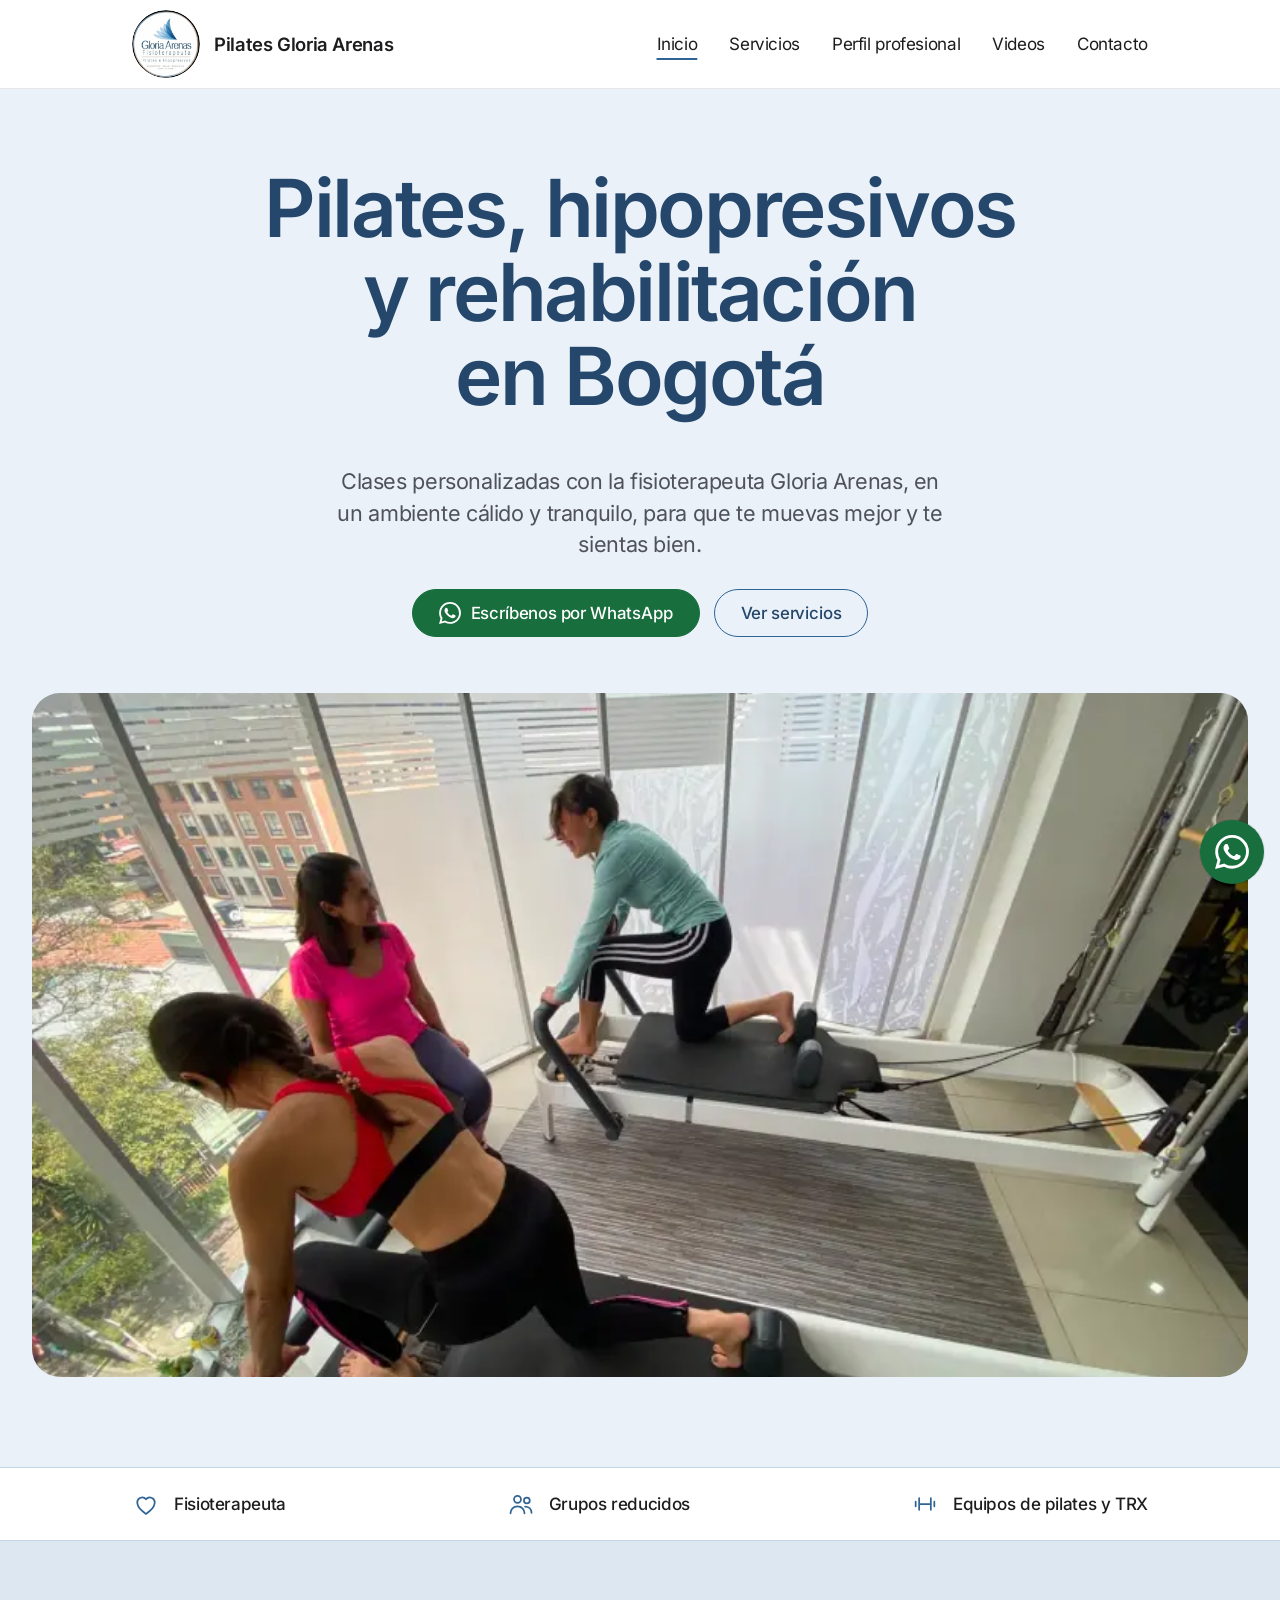
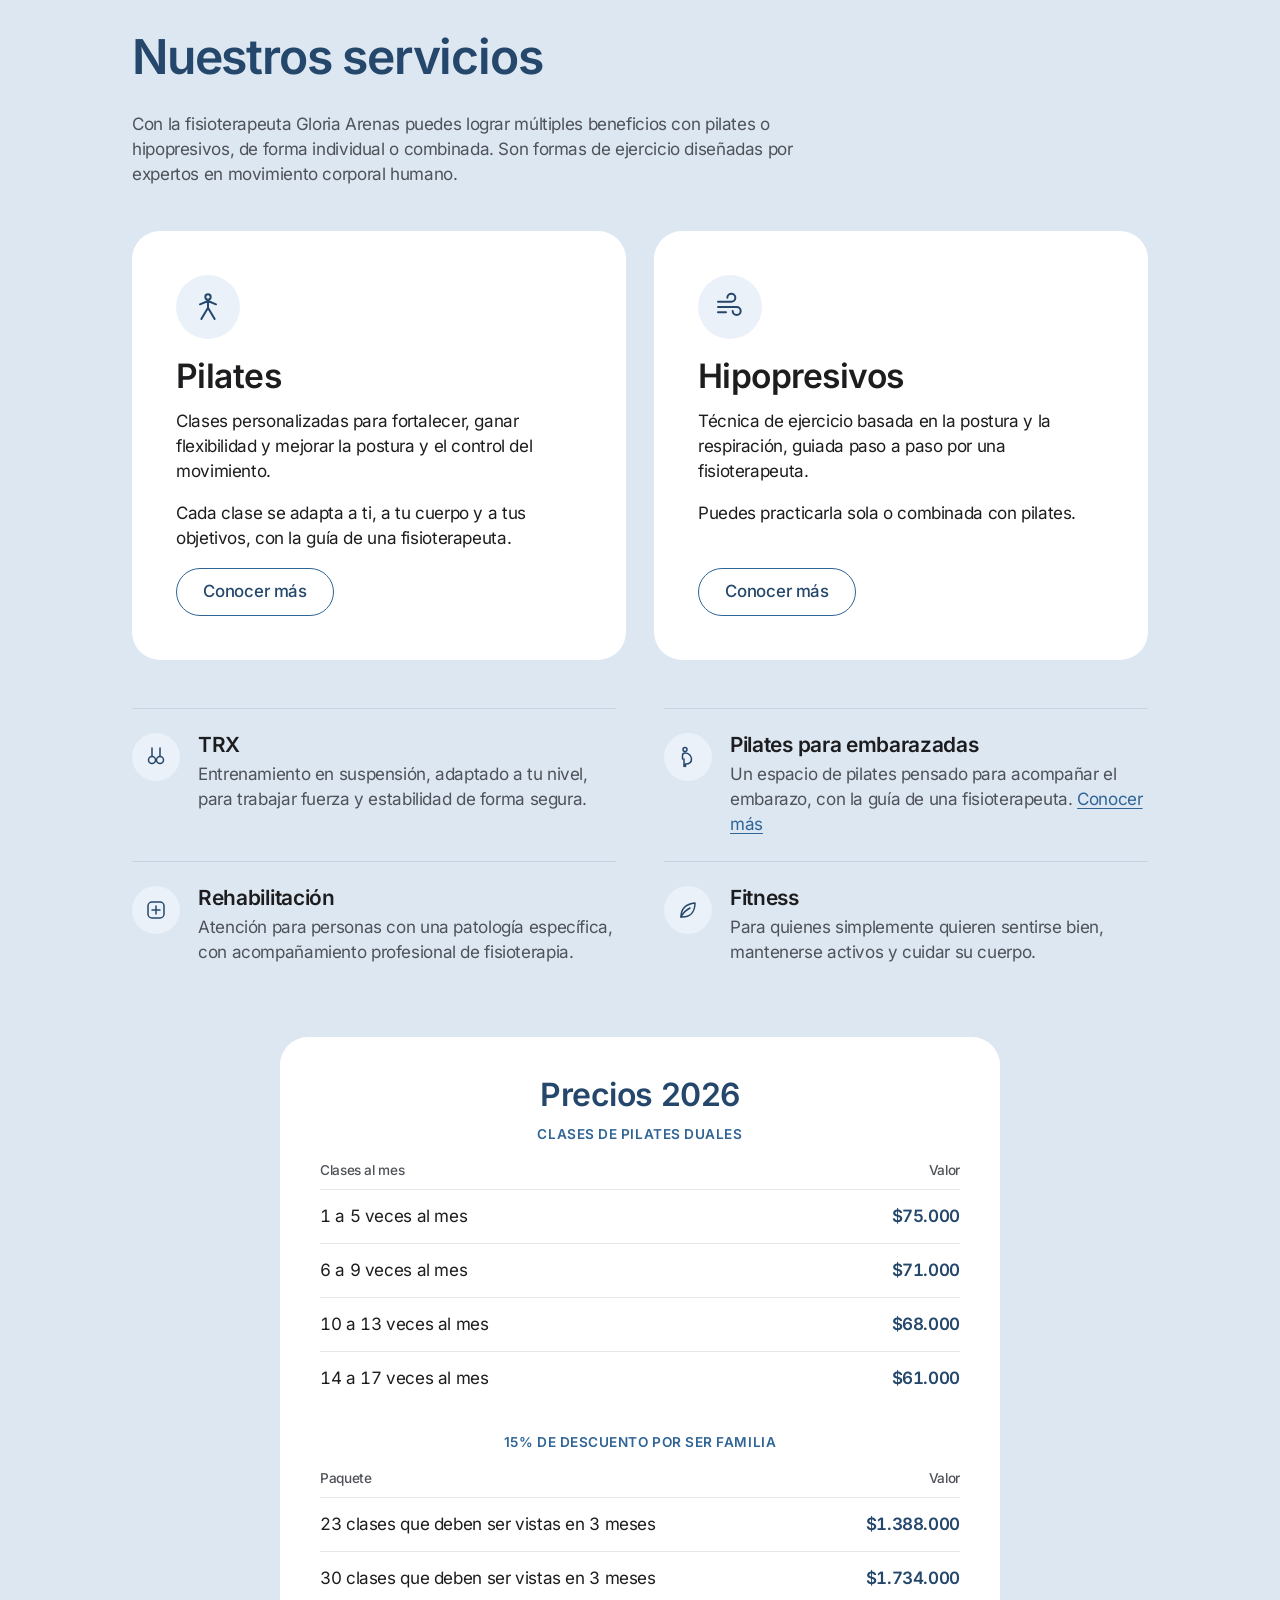
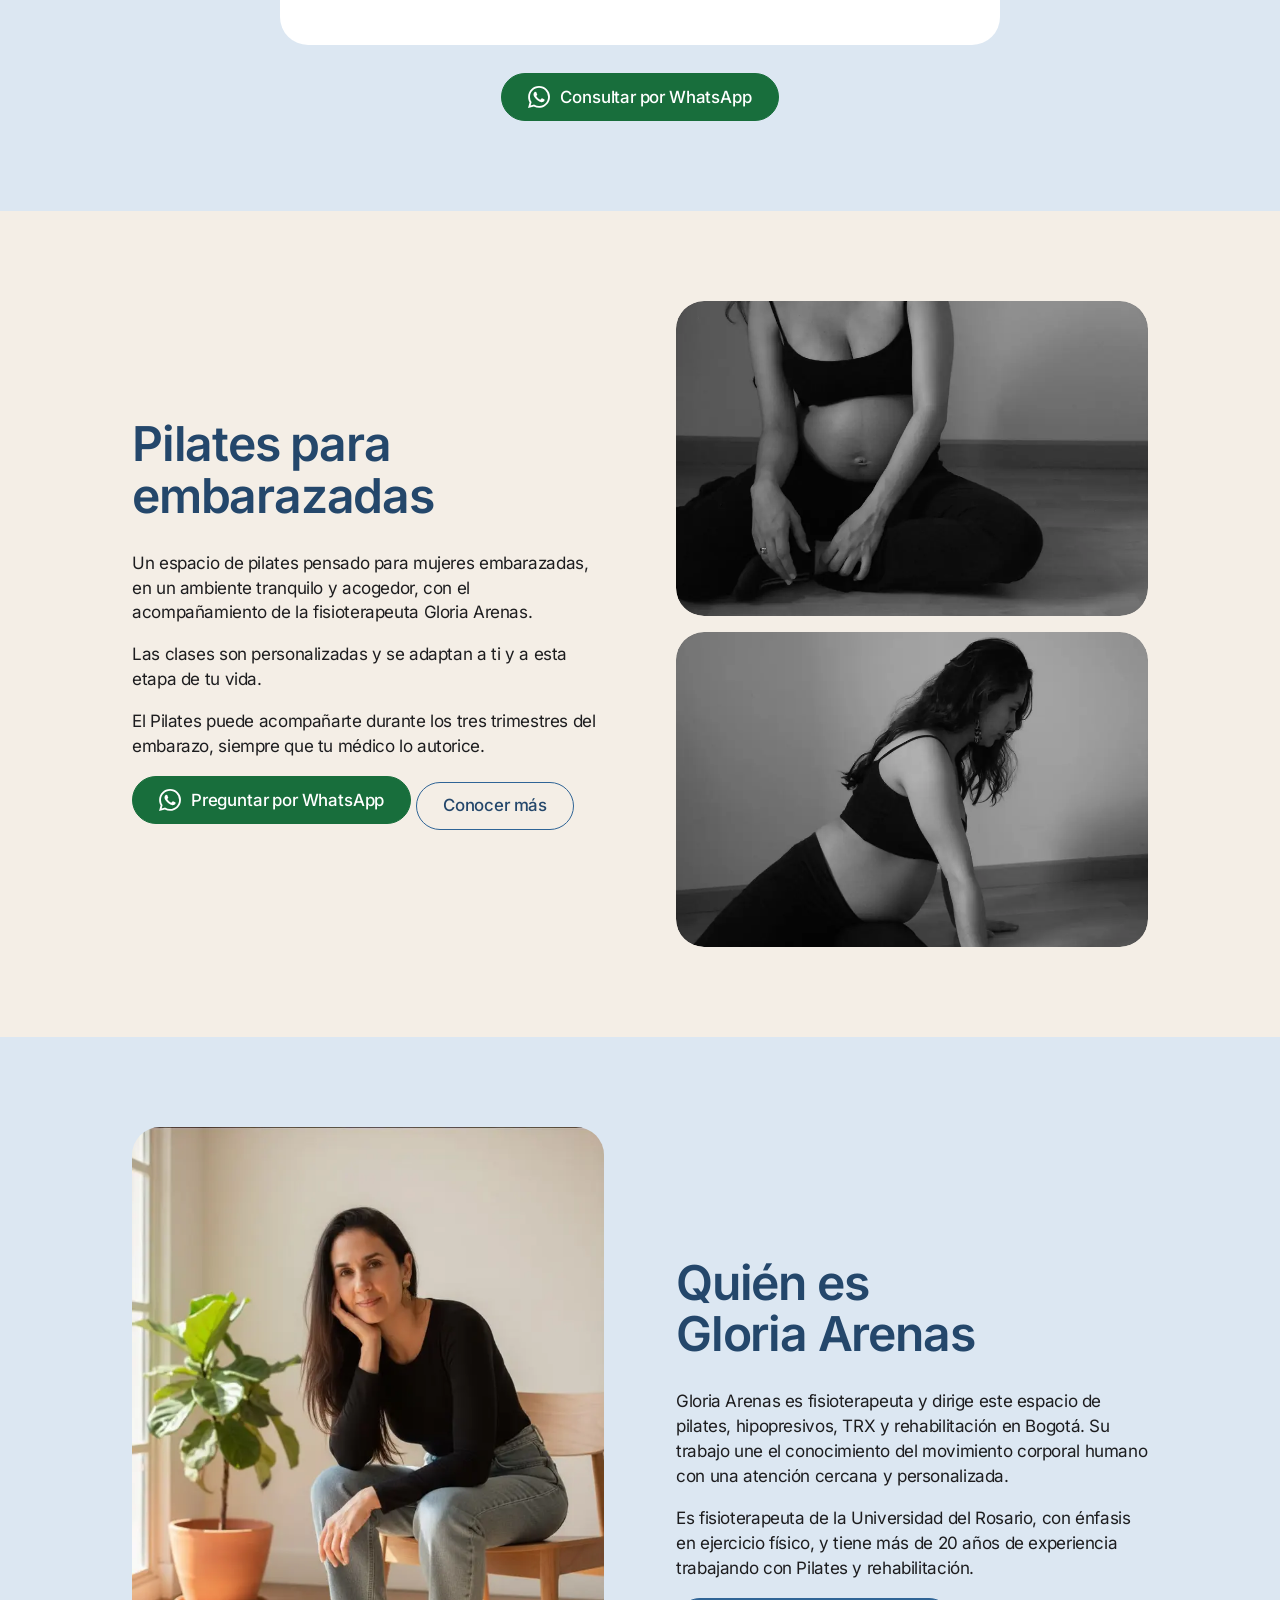
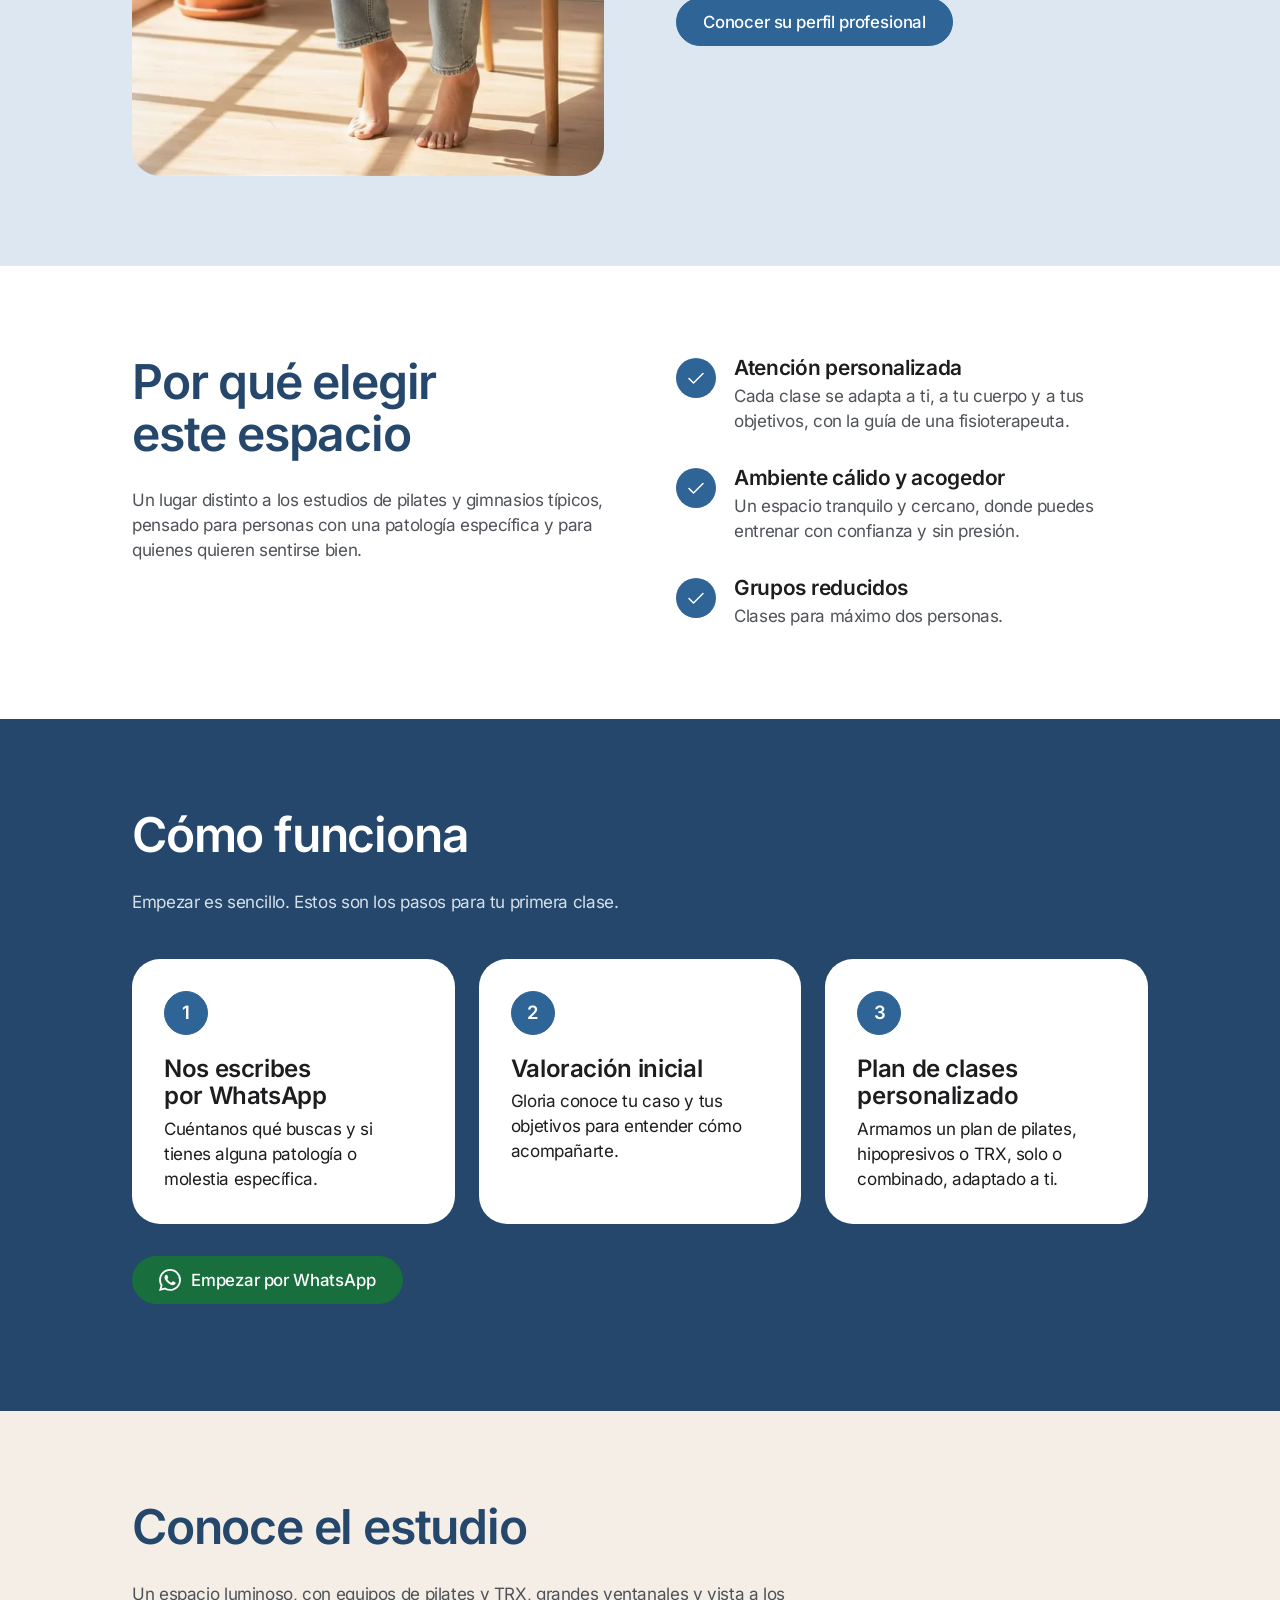
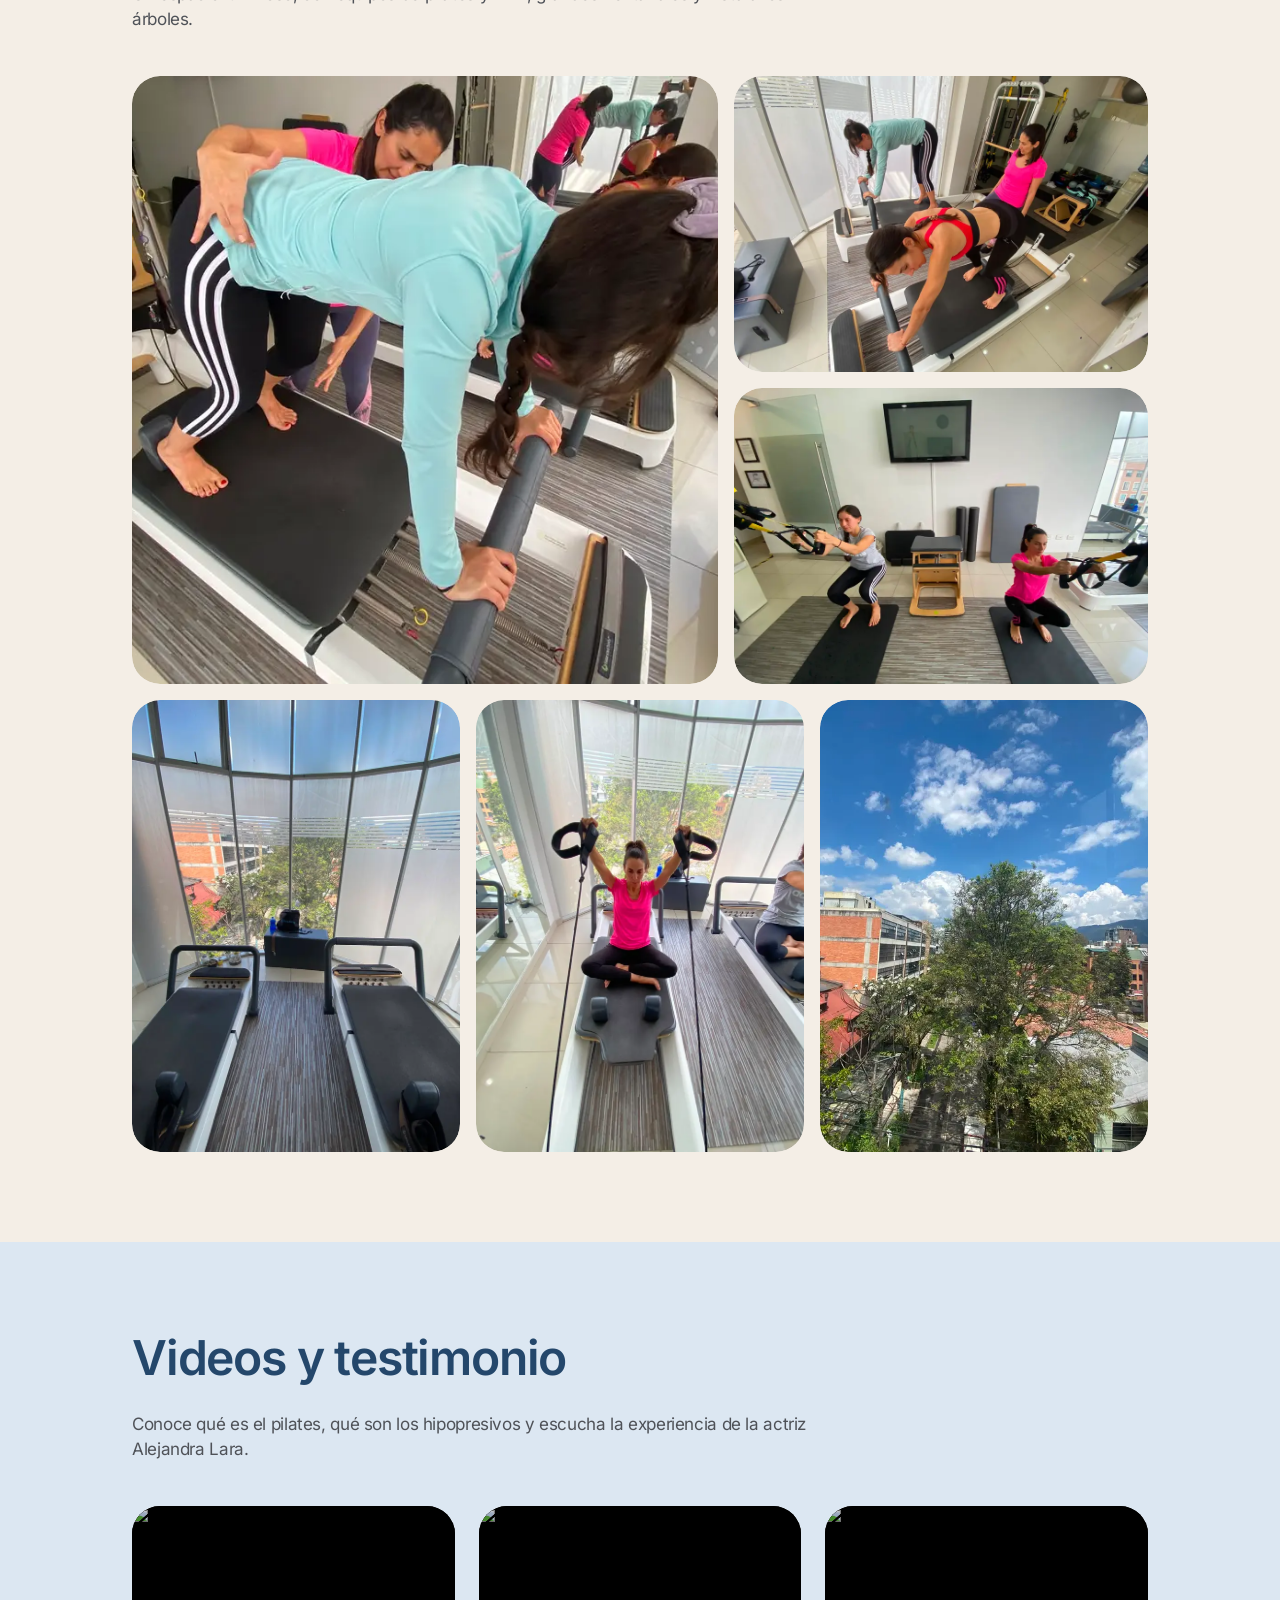
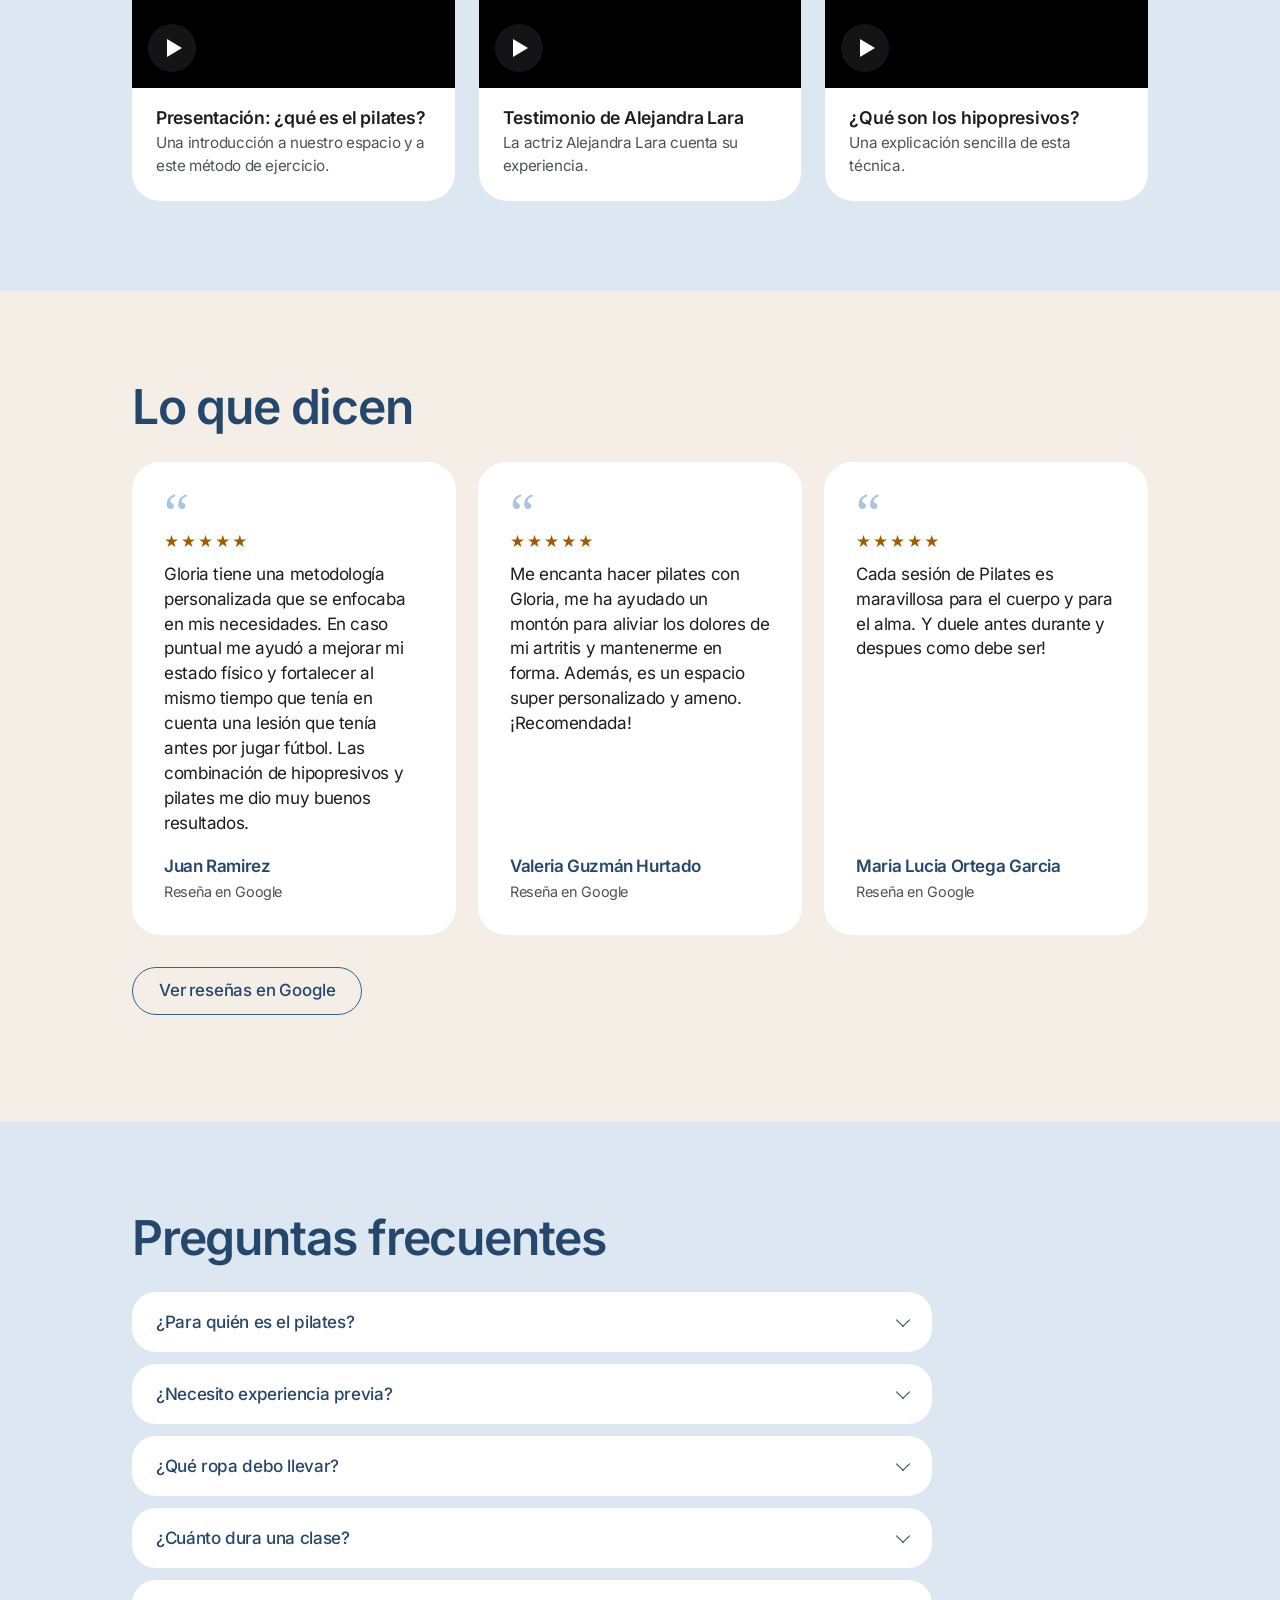
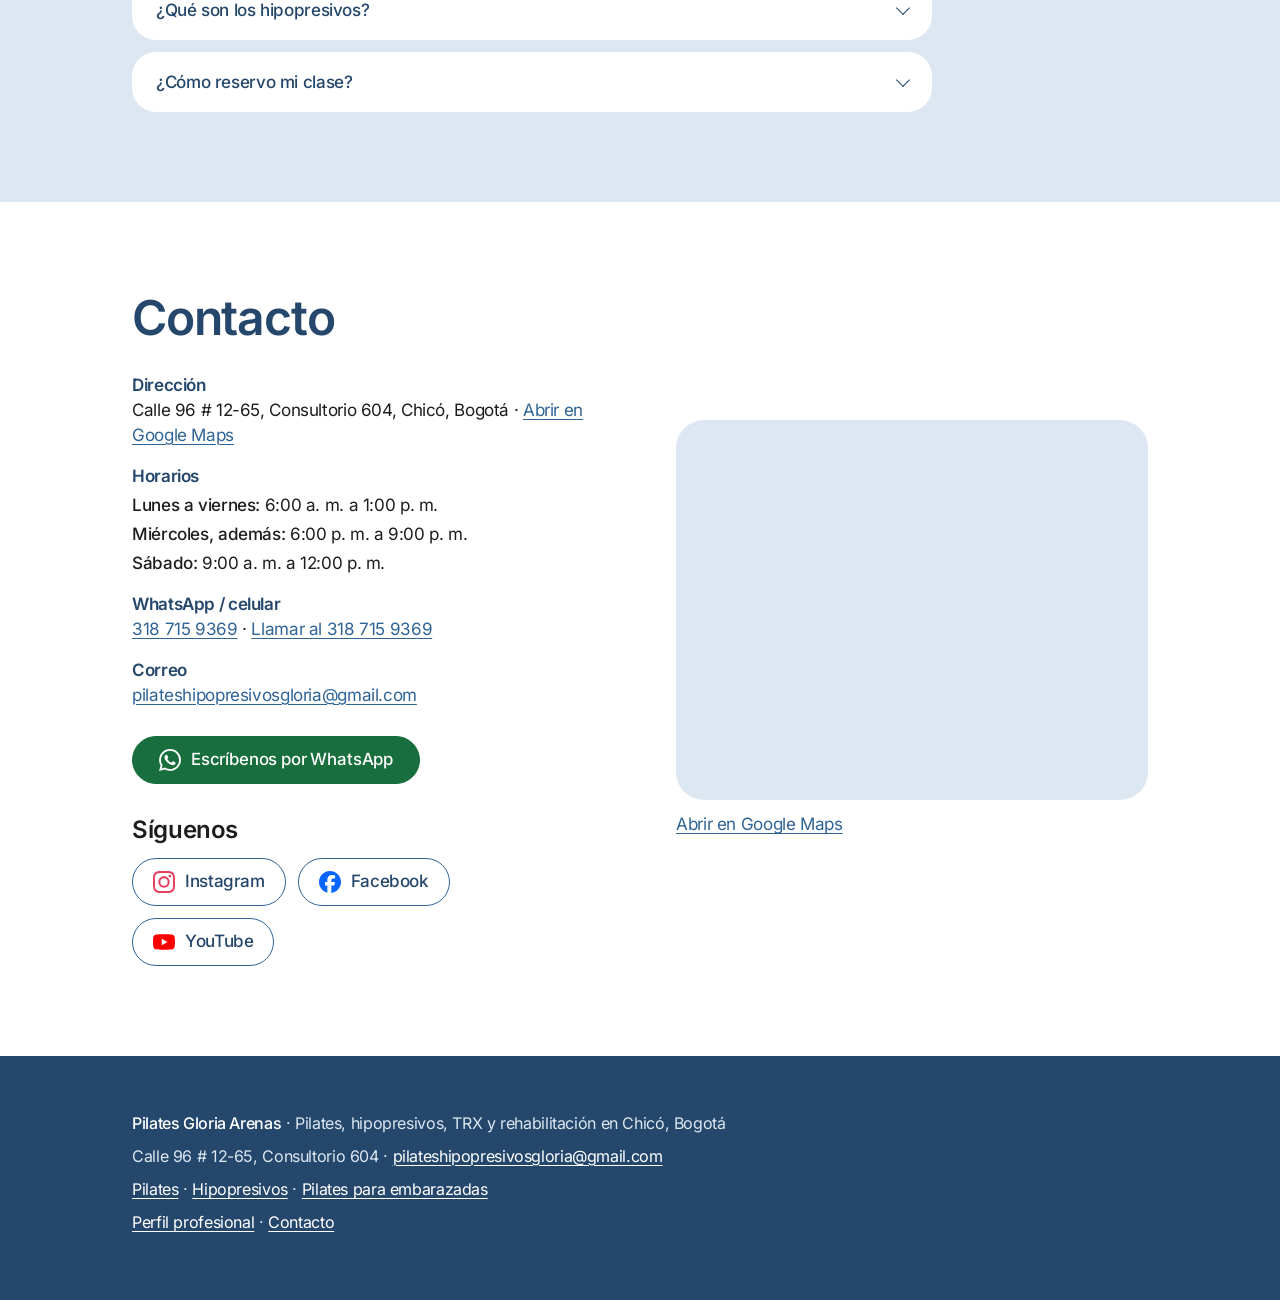
==== commit 5f6019e8: "Usar la URL de Vercel como dominio provisional Reemplaza el marcador TODO-DOMINIO.com por https://pi" ====
--- a/index.html
+++ b/index.html
@@ -5,8 +5,8 @@
   <meta name="viewport" content="width=device-width, initial-scale=1">
   <title>Pilates e Hipopresivos en Chicó, Bogotá | Pilates Gloria Arenas</title>
   <meta name="description" content="Clases personalizadas de pilates (también para embarazadas), hipopresivos, TRX y rehabilitación en Chicó, Bogotá, con la fisioterapeuta Gloria Arenas. Grupos muy reducidos y ambiente cálido.">
-  <!-- TODO: reemplazar https://TODO-DOMINIO.com por el dominio real en canonical, og:url, og:image, JSON-LD, sitemap.xml y robots.txt -->
-  <link rel="canonical" href="https://TODO-DOMINIO.com/">
+  <!-- TODO: reemplazar https://pilates-gloria-arenas.vercel.app por el dominio real en canonical, og:url, og:image, JSON-LD, sitemap.xml y robots.txt -->
+  <link rel="canonical" href="https://pilates-gloria-arenas.vercel.app/">
   <meta name="theme-color" content="#24476b">
   <link rel="icon" href="assets/img/favicon-48.png" type="image/png" sizes="48x48">
   <link rel="icon" href="assets/img/favicon.svg" type="image/svg+xml">
@@ -17,14 +17,14 @@
   <meta property="og:site_name" content="Pilates Gloria Arenas">
   <meta property="og:title" content="Pilates e Hipopresivos en Chicó, Bogotá | Pilates Gloria Arenas">
   <meta property="og:description" content="Pilates, hipopresivos, TRX y rehabilitación con la fisioterapeuta Gloria Arenas en Chicó, Bogotá.">
-  <meta property="og:url" content="https://TODO-DOMINIO.com/">
-    <meta property="og:image" content="https://TODO-DOMINIO.com/assets/img/og-image.jpg">
+  <meta property="og:url" content="https://pilates-gloria-arenas.vercel.app/">
+    <meta property="og:image" content="https://pilates-gloria-arenas.vercel.app/assets/img/og-image.jpg">
   <meta property="og:image:width" content="1200">
   <meta property="og:image:height" content="630">
   <meta name="twitter:card" content="summary_large_image">
   <meta name="twitter:title" content="Pilates e Hipopresivos en Chicó, Bogotá | Pilates Gloria Arenas">
   <meta name="twitter:description" content="Pilates, hipopresivos, TRX y rehabilitación con la fisioterapeuta Gloria Arenas en Chicó, Bogotá.">
-  <meta name="twitter:image" content="https://TODO-DOMINIO.com/assets/img/og-image.jpg">
+  <meta name="twitter:image" content="https://pilates-gloria-arenas.vercel.app/assets/img/og-image.jpg">
 
   <link rel="preload" href="assets/fonts/inter-latin.woff2" as="font" type="font/woff2" crossorigin>
   <link rel="preload" href="assets/css/styles.css" as="style">
@@ -42,11 +42,11 @@
     "name": "Pilates Gloria Arenas",
     "alternateName": "Pilates Hipopresivos",
     "description": "Estudio de pilates (incluido pilates para embarazadas), hipopresivos, TRX, rehabilitación y fitness dirigido por la fisioterapeuta Gloria Arenas en Chicó, Bogotá.",
-    "url": "https://TODO-DOMINIO.com/",
+    "url": "https://pilates-gloria-arenas.vercel.app/",
     "telephone": "+573187159369",
     "email": "pilateshipopresivosgloria@gmail.com",
-    "image": "https://TODO-DOMINIO.com/assets/img/og-image.jpg",
-    "logo": "https://TODO-DOMINIO.com/assets/img/logo.png",
+    "image": "https://pilates-gloria-arenas.vercel.app/assets/img/og-image.jpg",
+    "logo": "https://pilates-gloria-arenas.vercel.app/assets/img/logo.png",
     "address": {
       "@type": "PostalAddress",
       "streetAddress": "Calle 96 # 12-65, Consultorio 604",
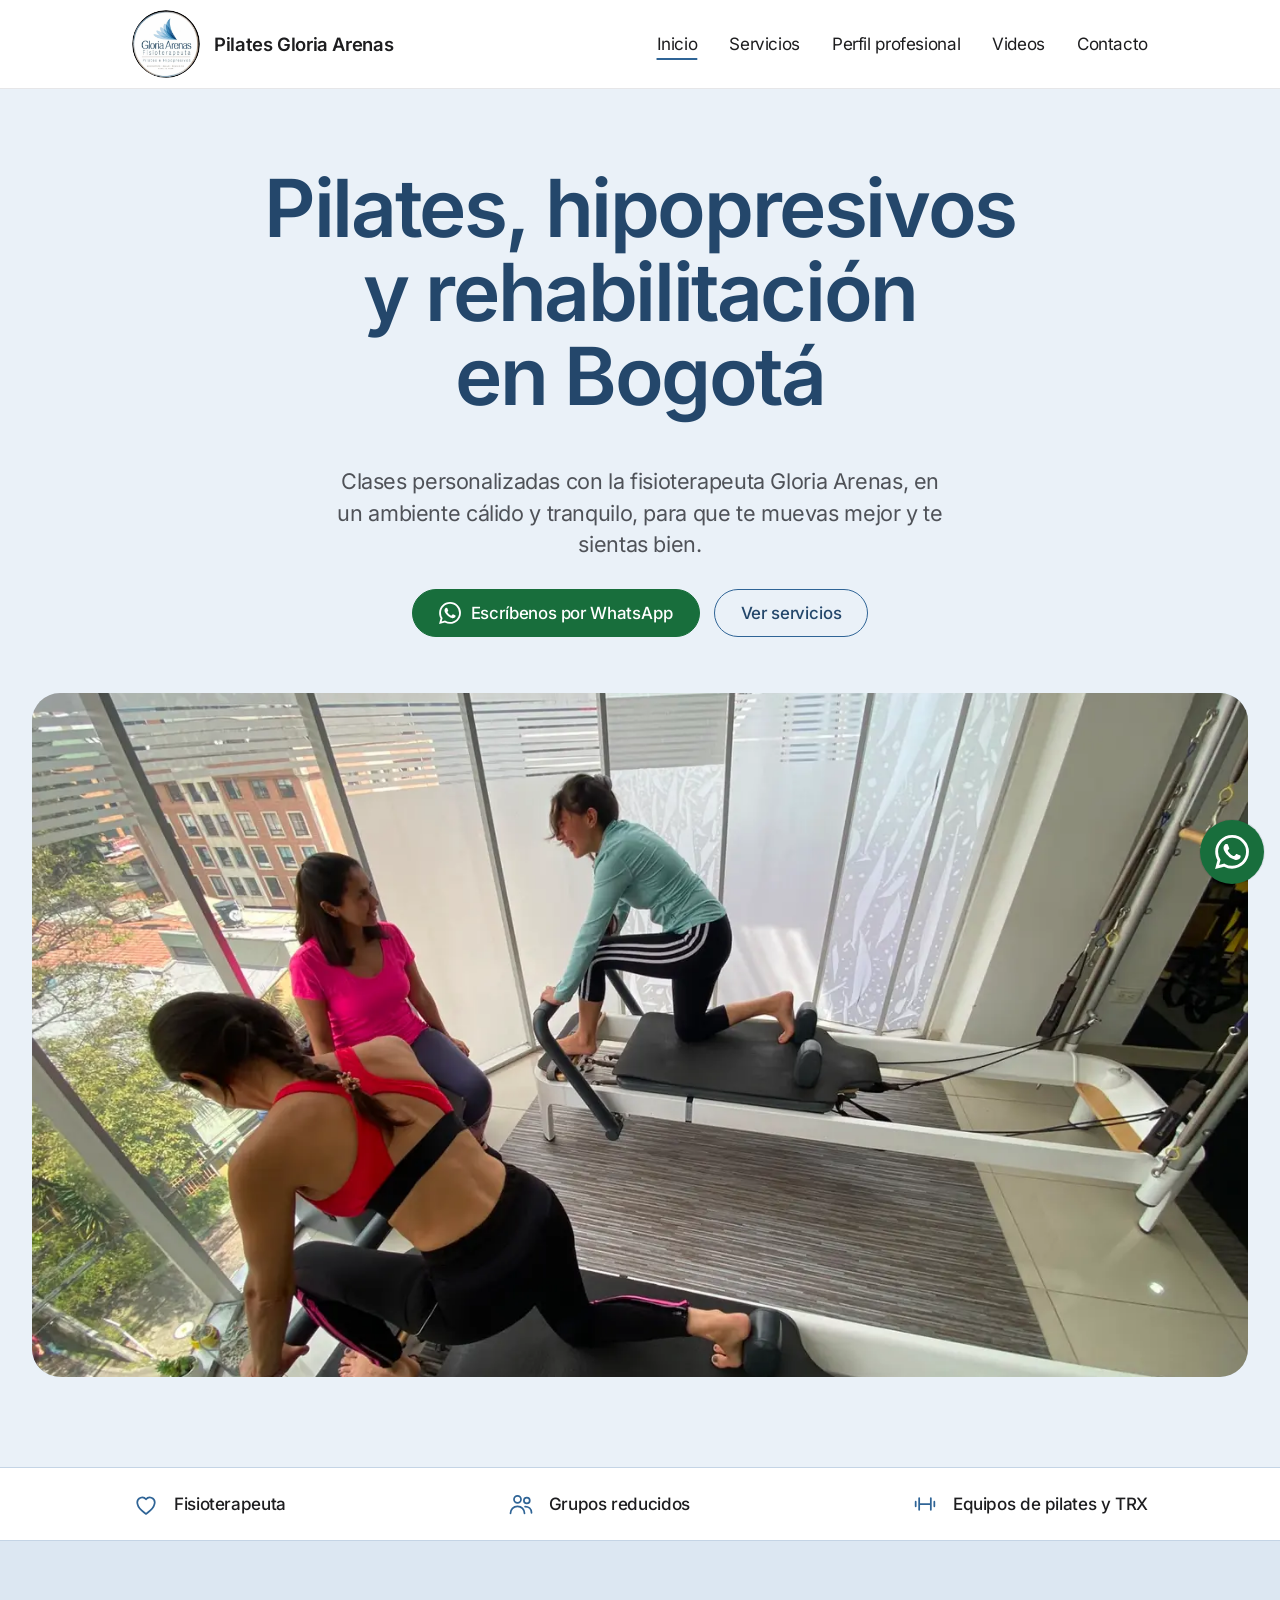
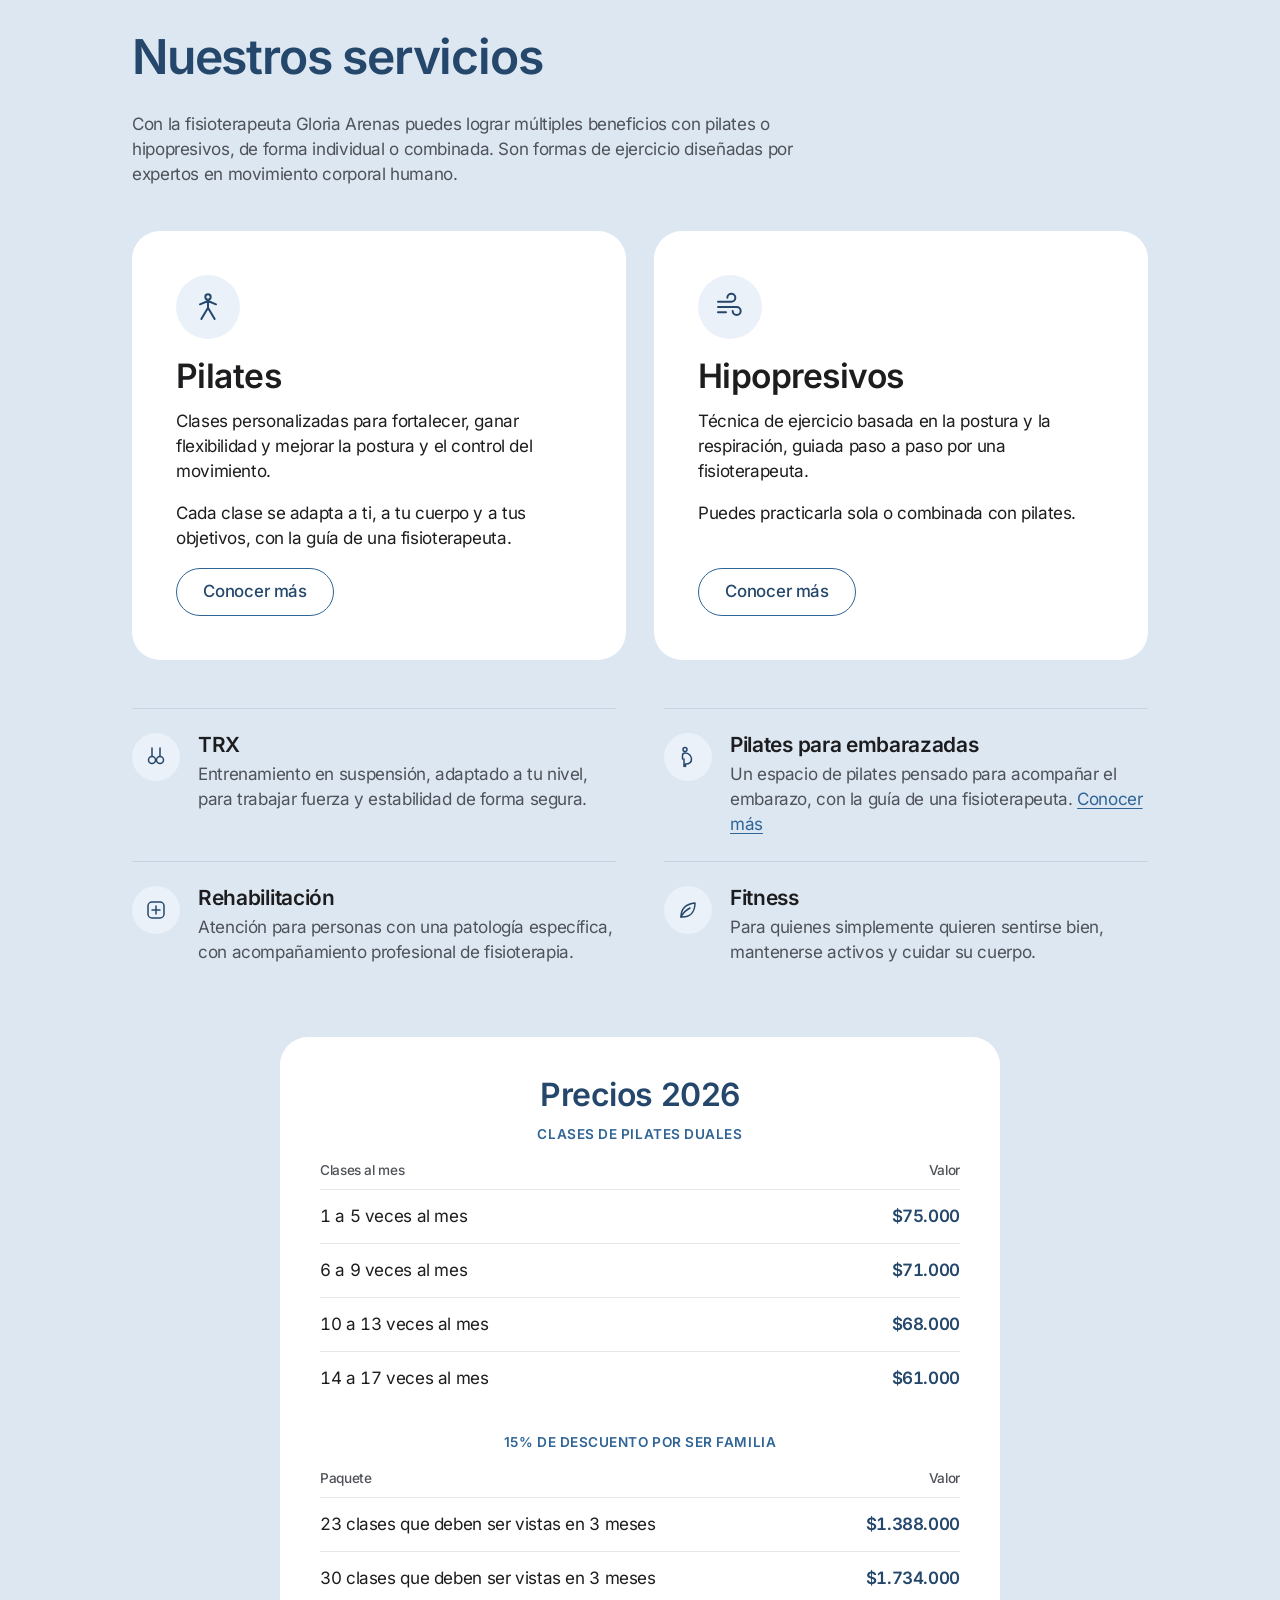
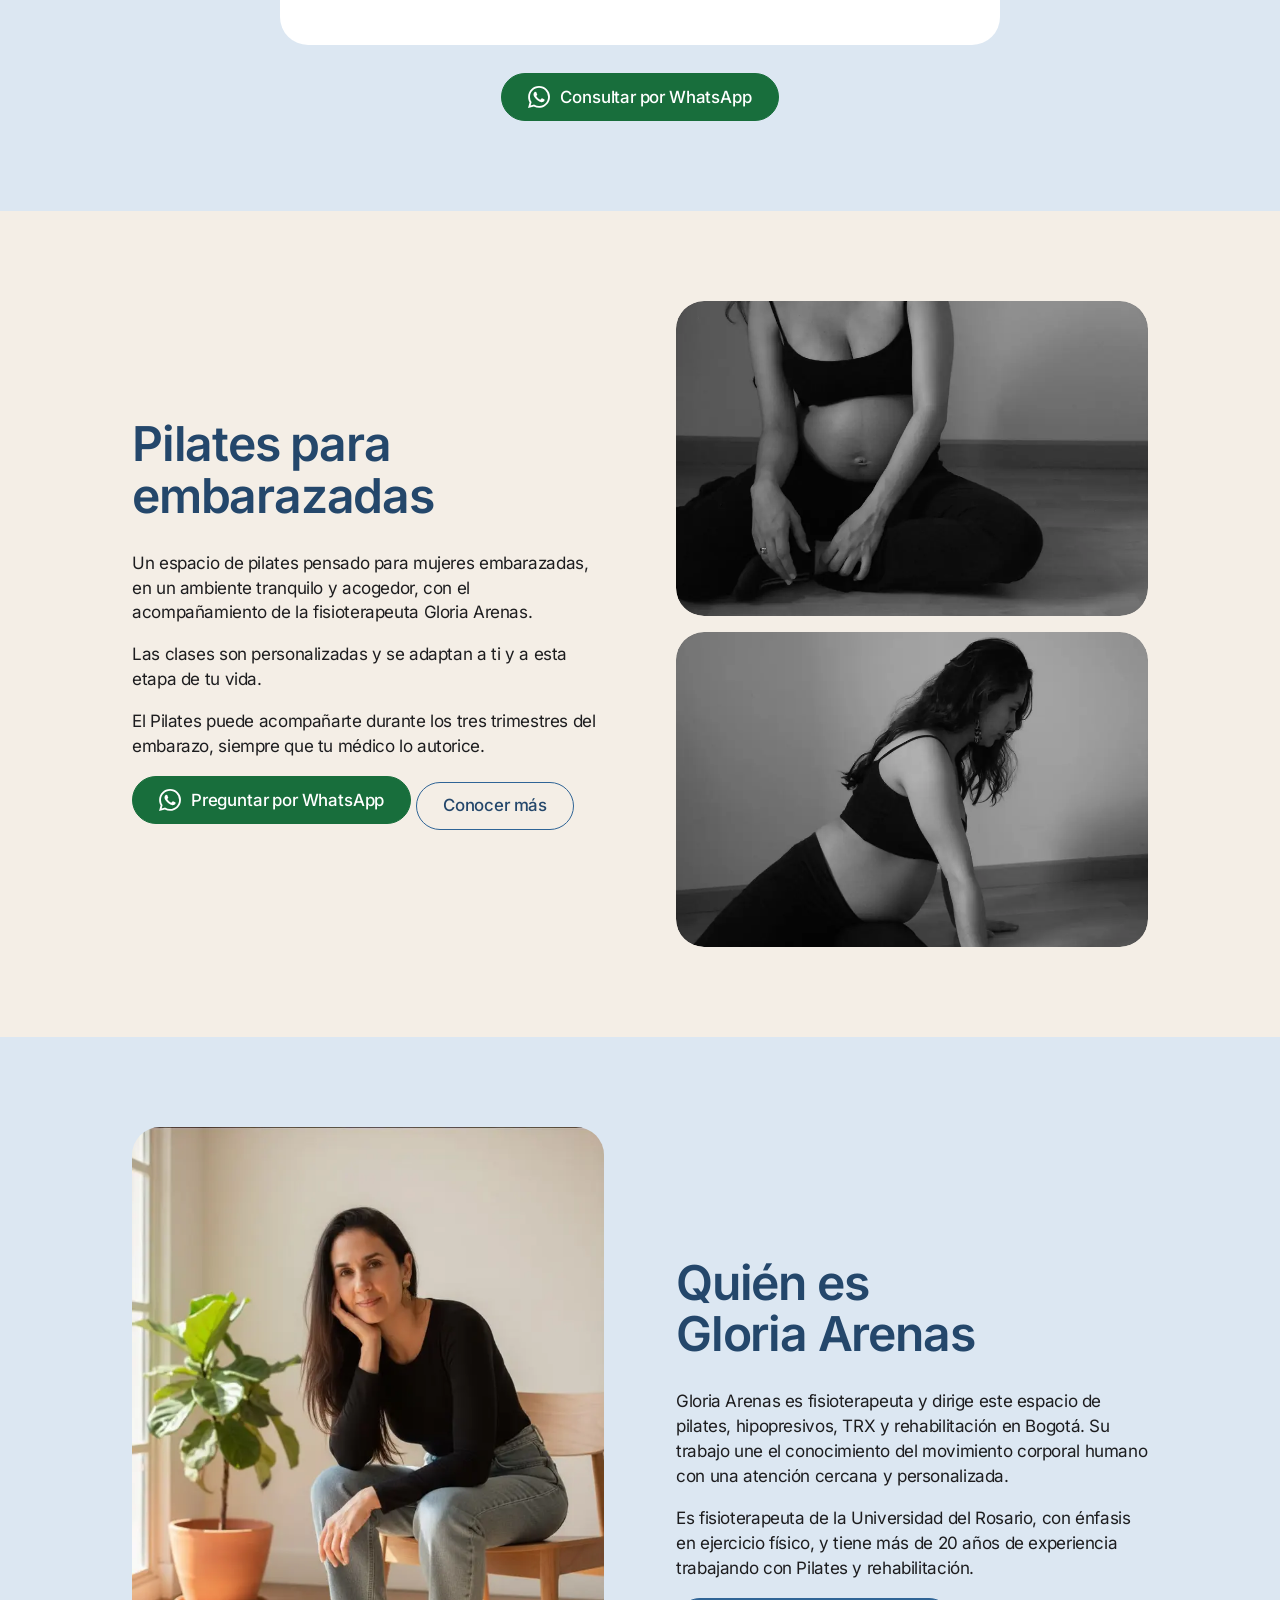
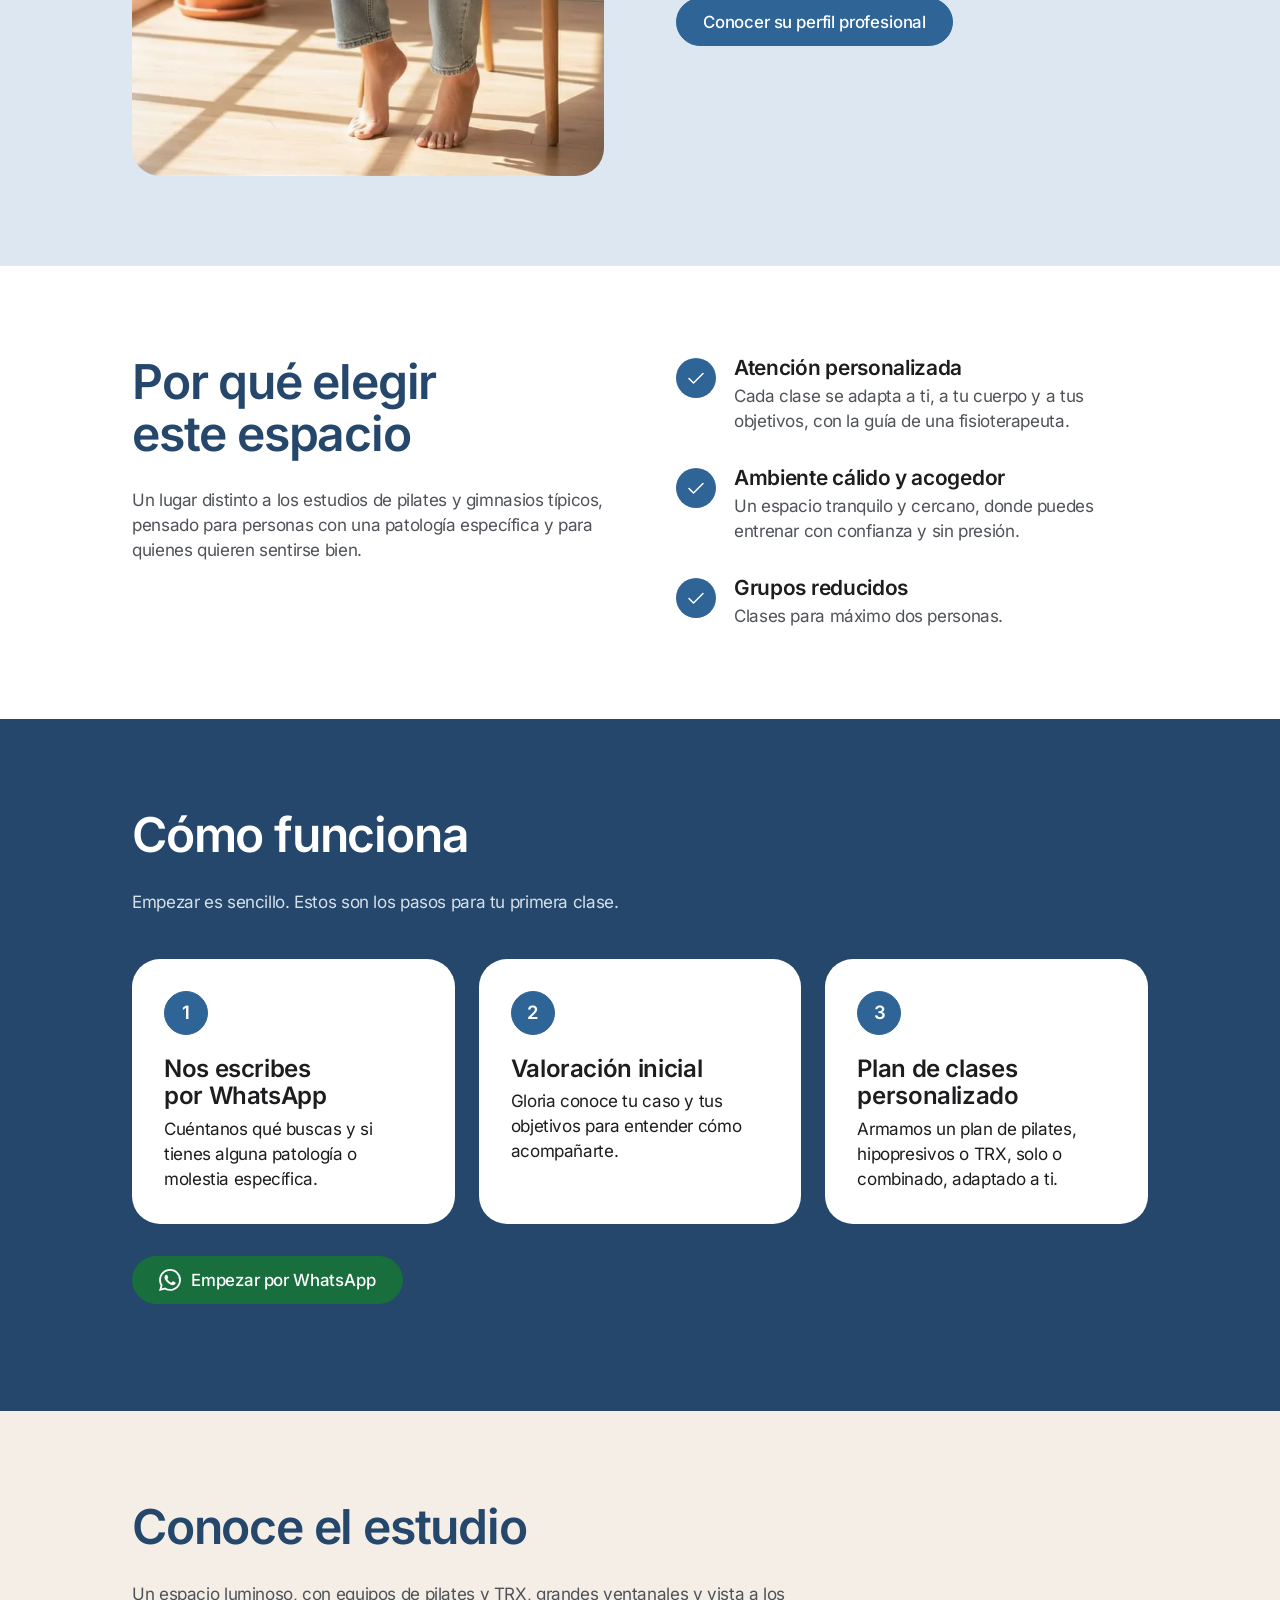
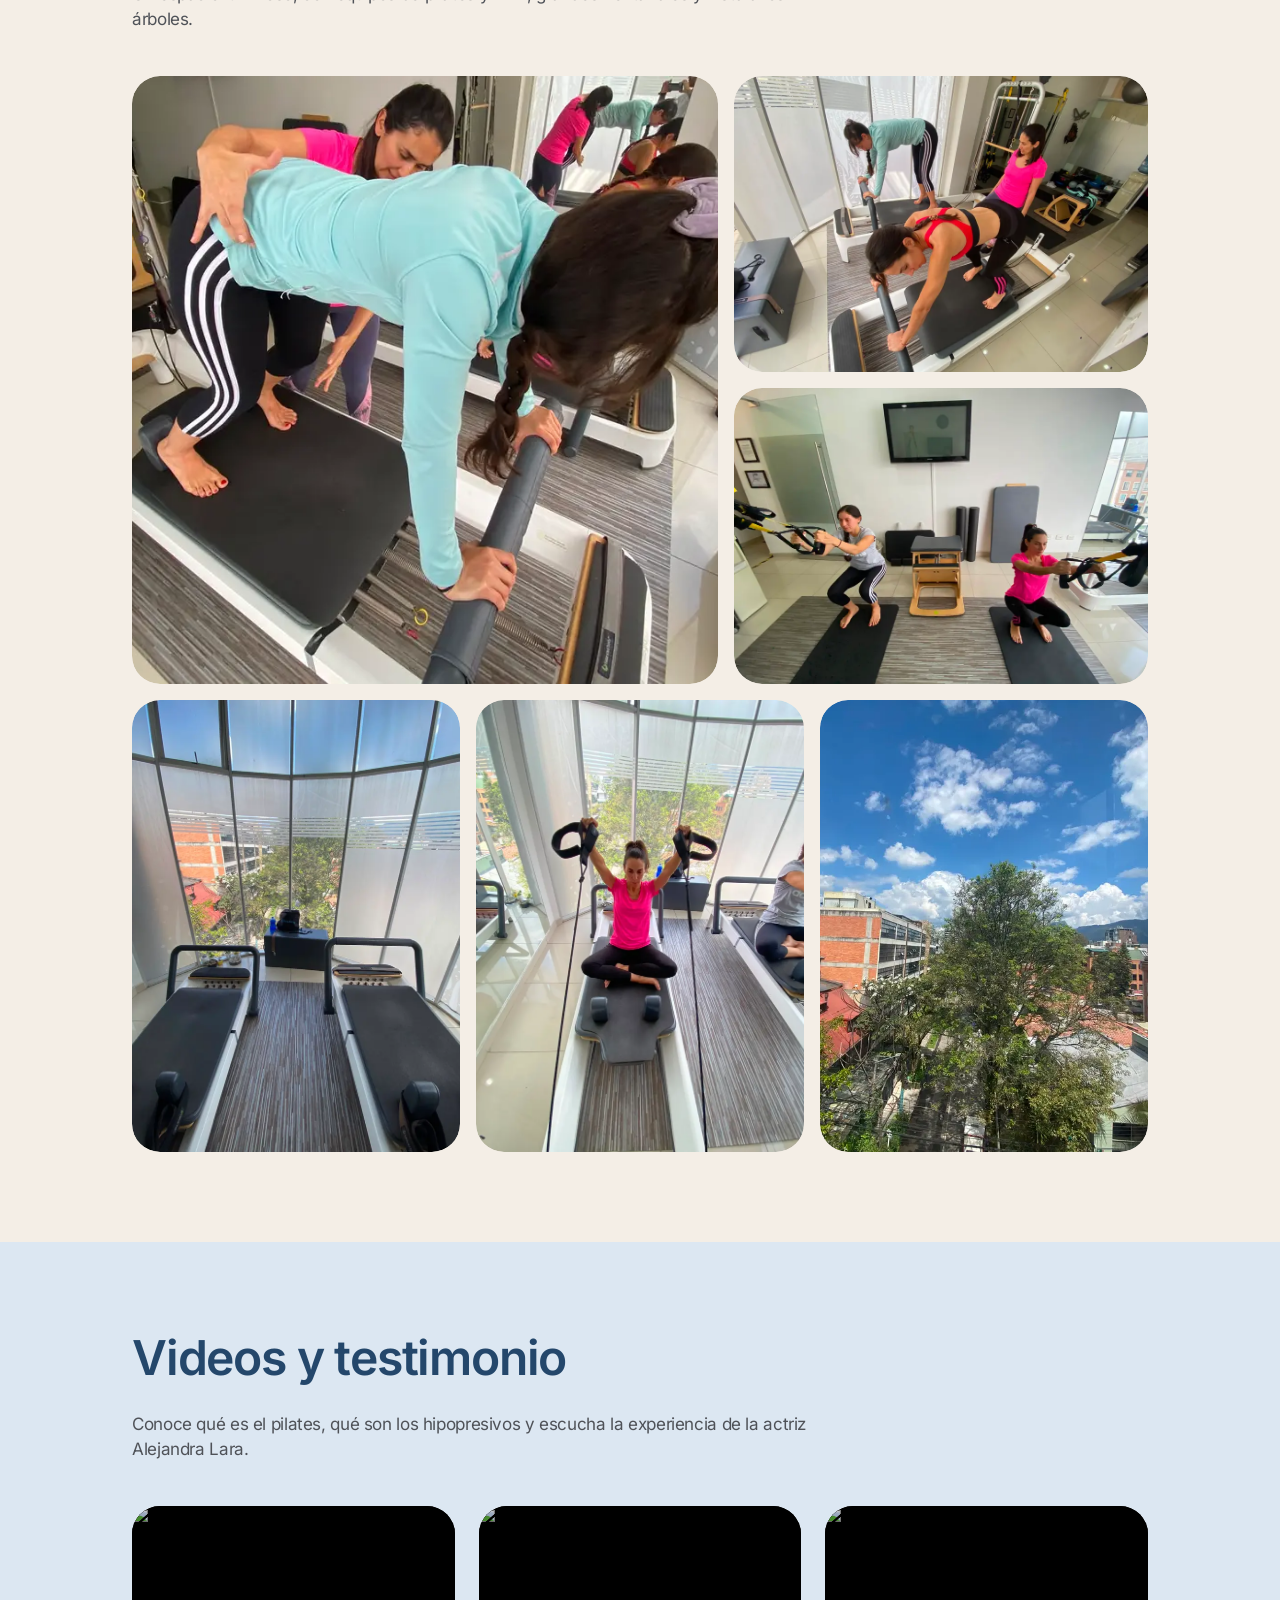
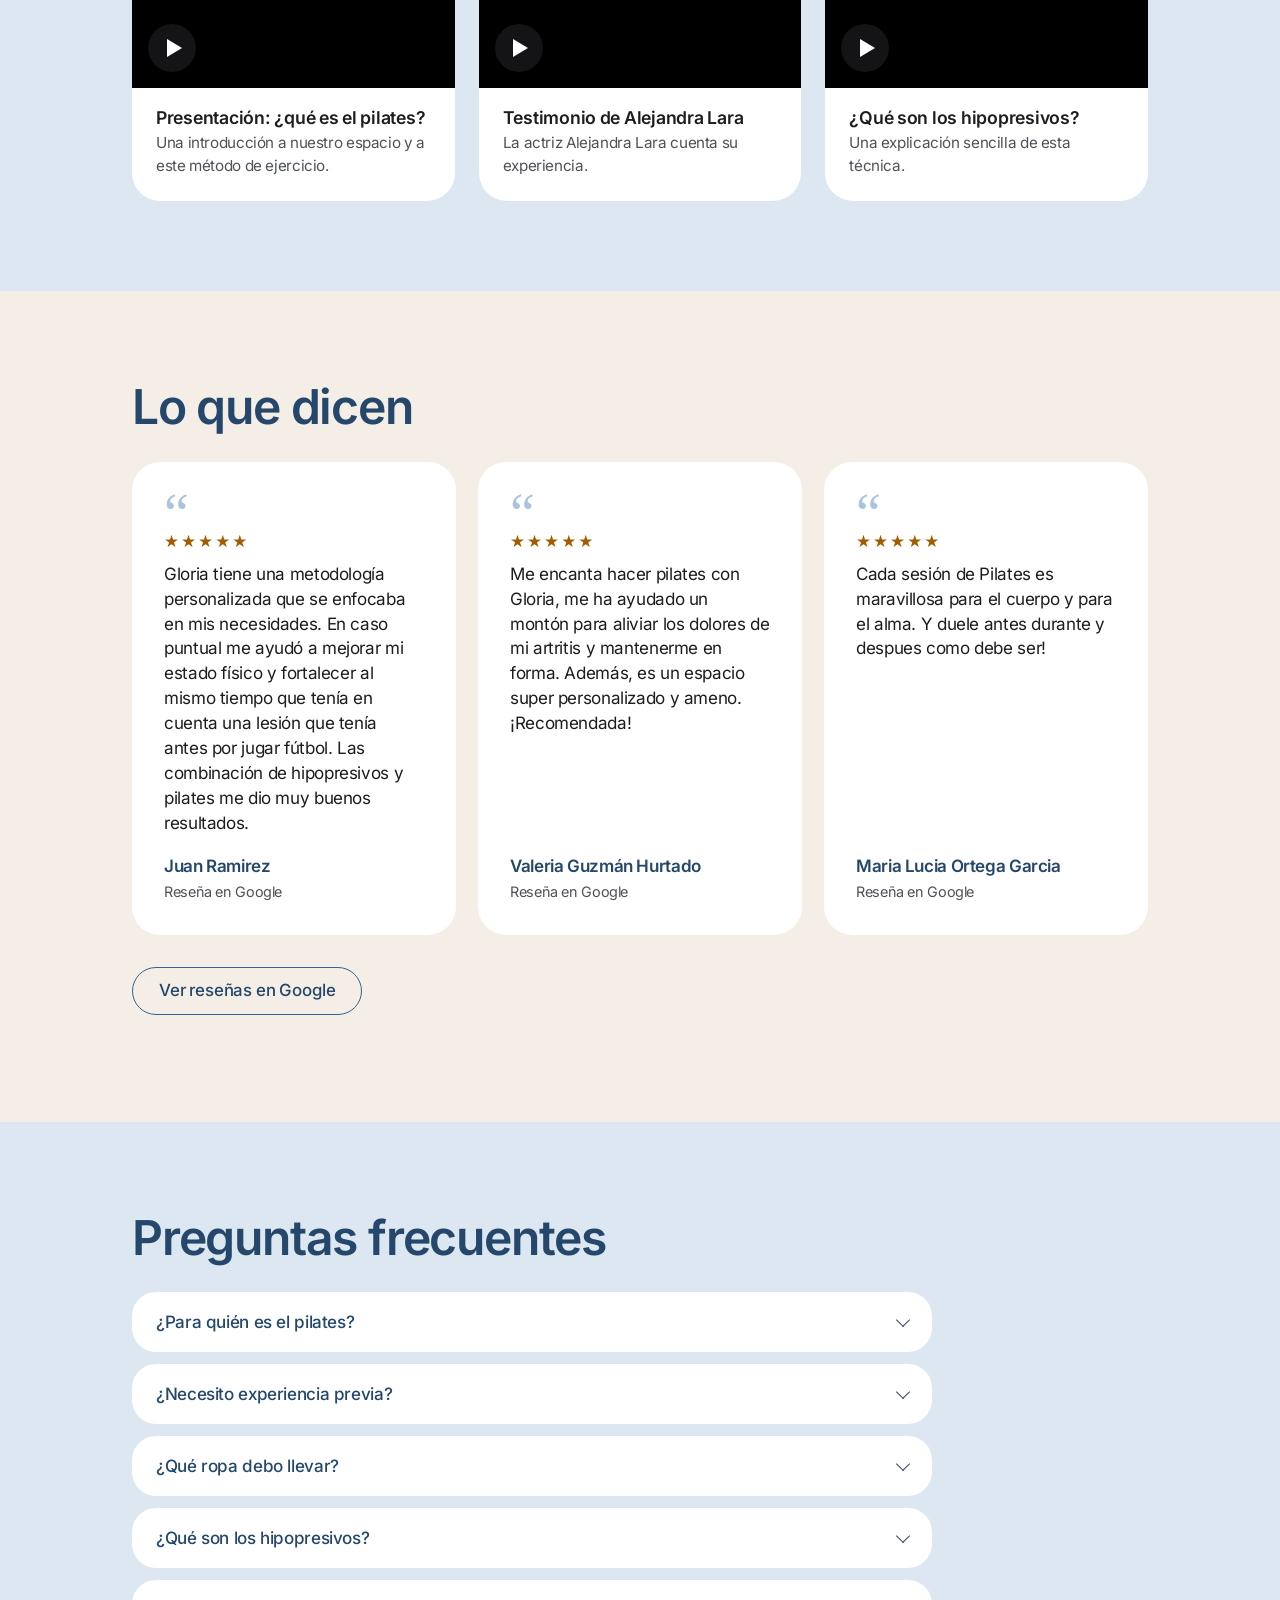
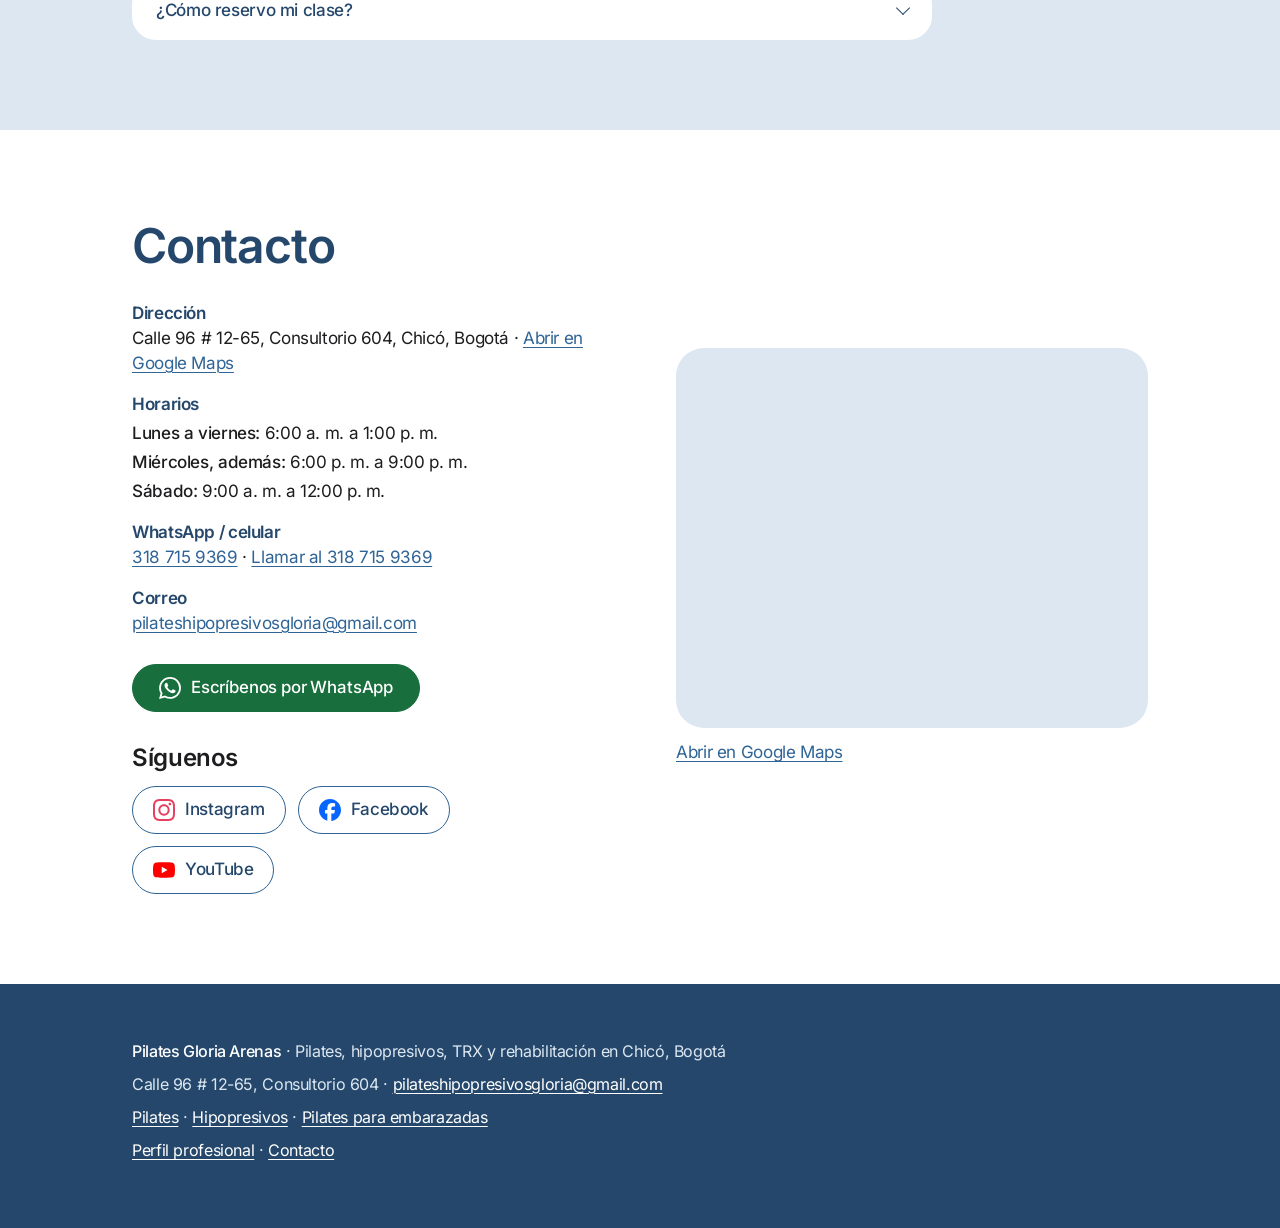
==== commit dc8ac61c: "Quitar los avisos TODO visibles Se elimina la pregunta "¿Cuánto dura una clase?" y los avisos pendie" ====
--- a/index.html
+++ b/index.html
@@ -438,10 +438,6 @@
             <p>Ropa cómoda y elástica que te permita moverte con libertad.</p>
           </details>
           <details>
-            <summary>¿Cuánto dura una clase?</summary>
-            <p><span class="todo">TODO: confirmar con Gloria (duración de cada clase)</span></p>
-          </details>
-          <details>
             <summary>¿Qué son los hipopresivos?</summary>
             <p>Son una técnica de ejercicio basada en la postura y la respiración, guiada paso a paso por una fisioterapeuta. En la sección de videos hay una explicación sencilla.</p>
           </details>
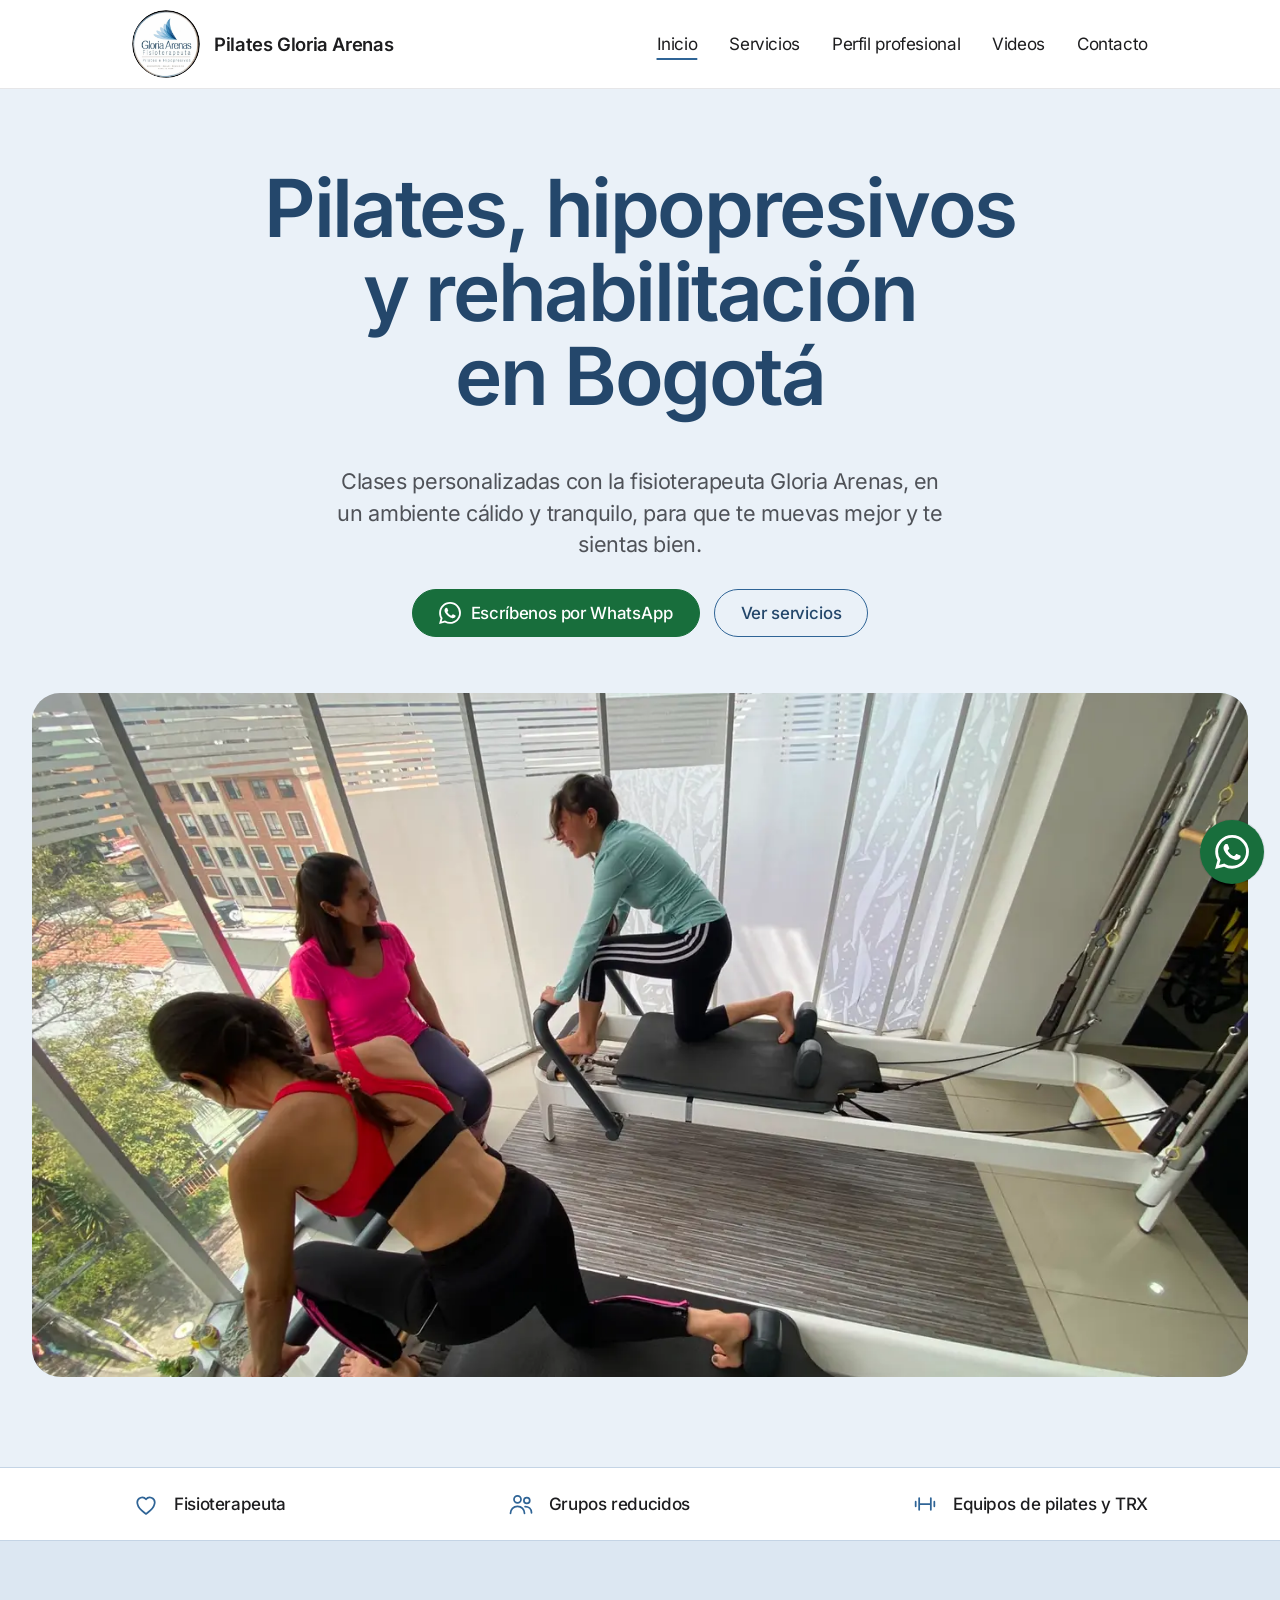
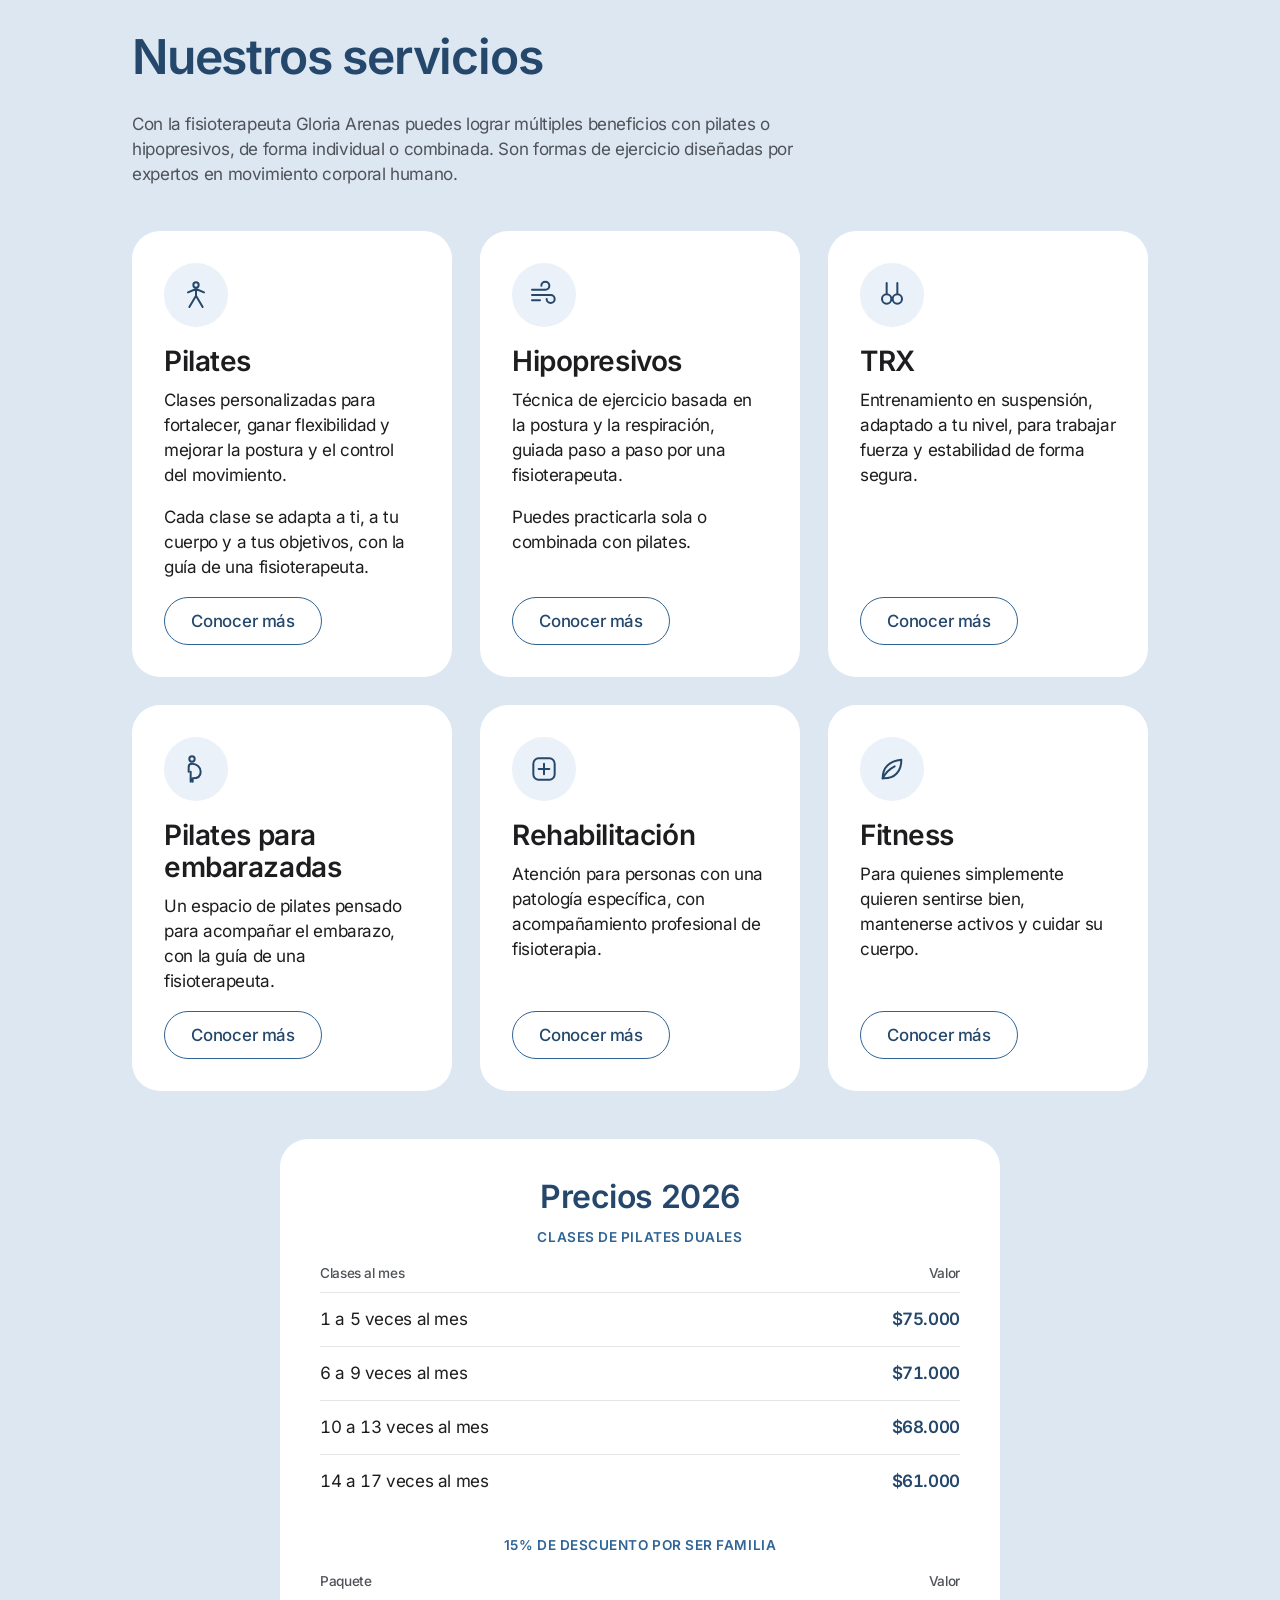
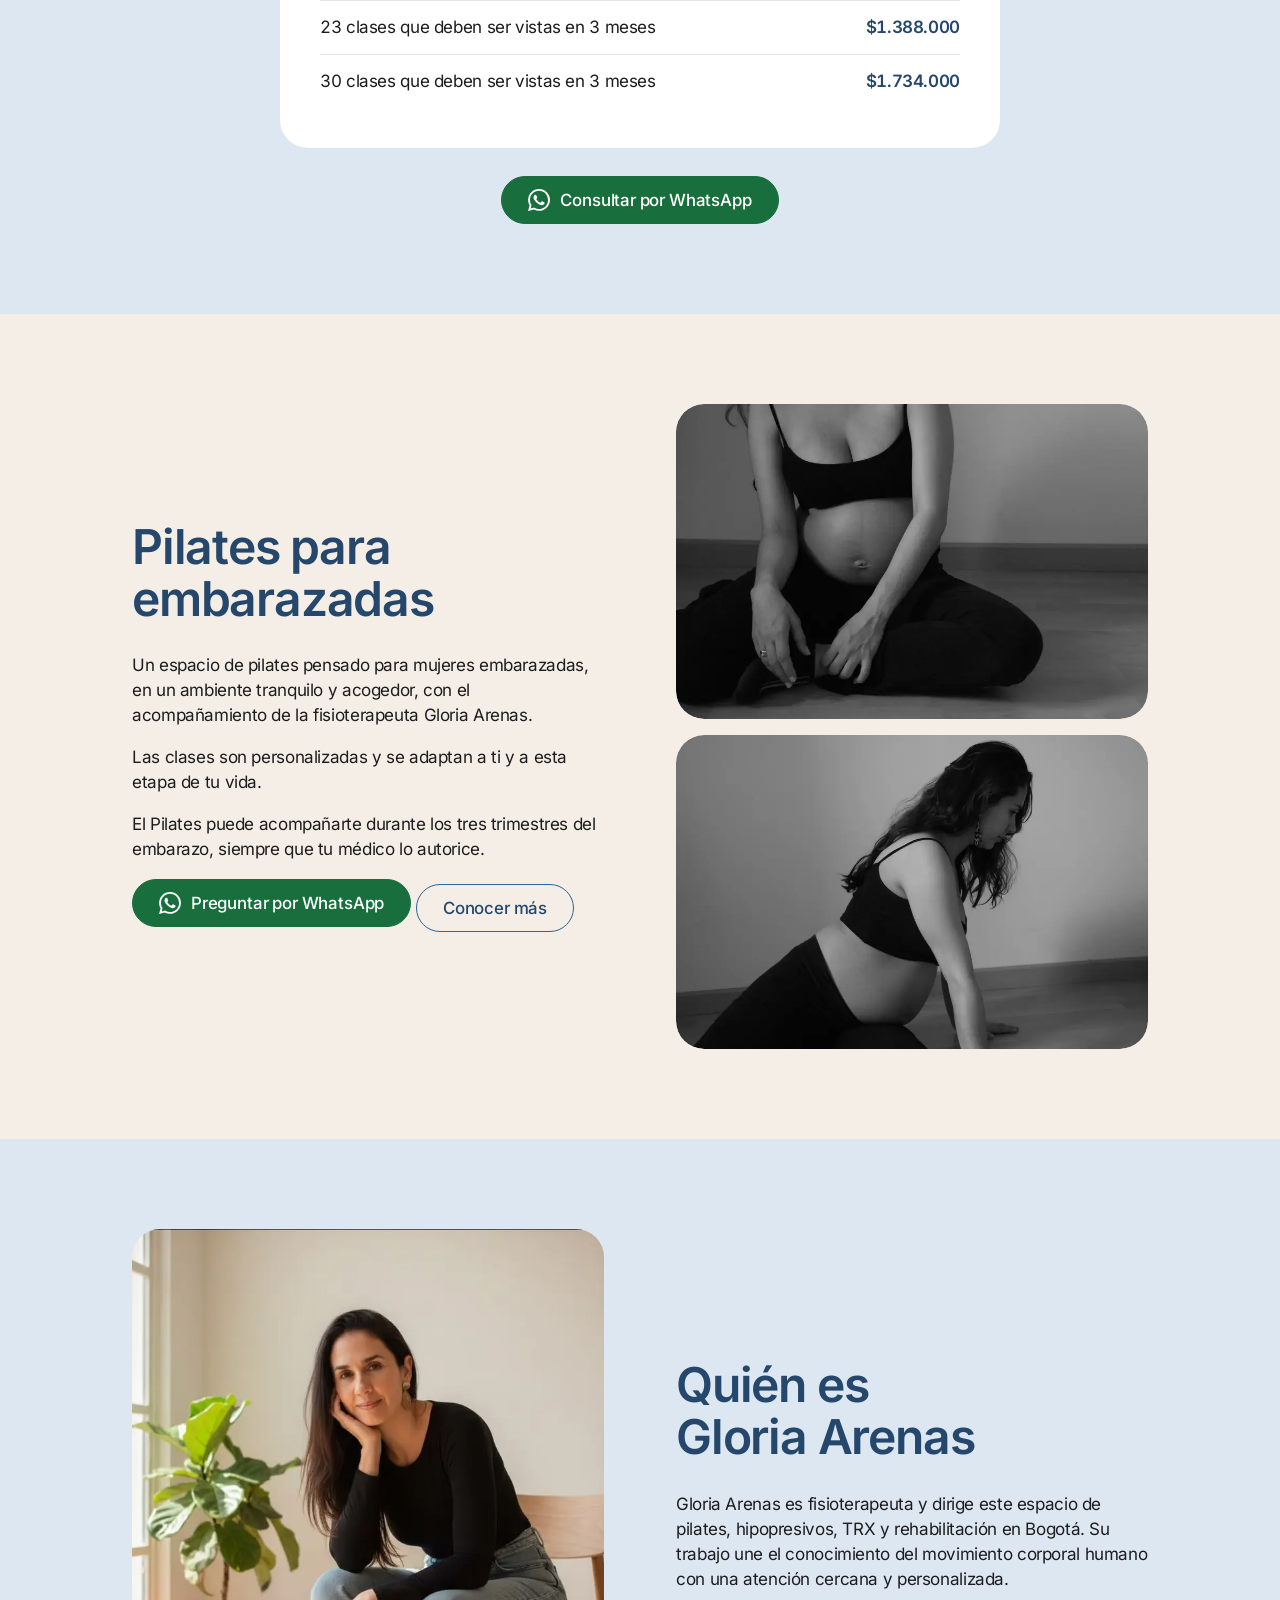
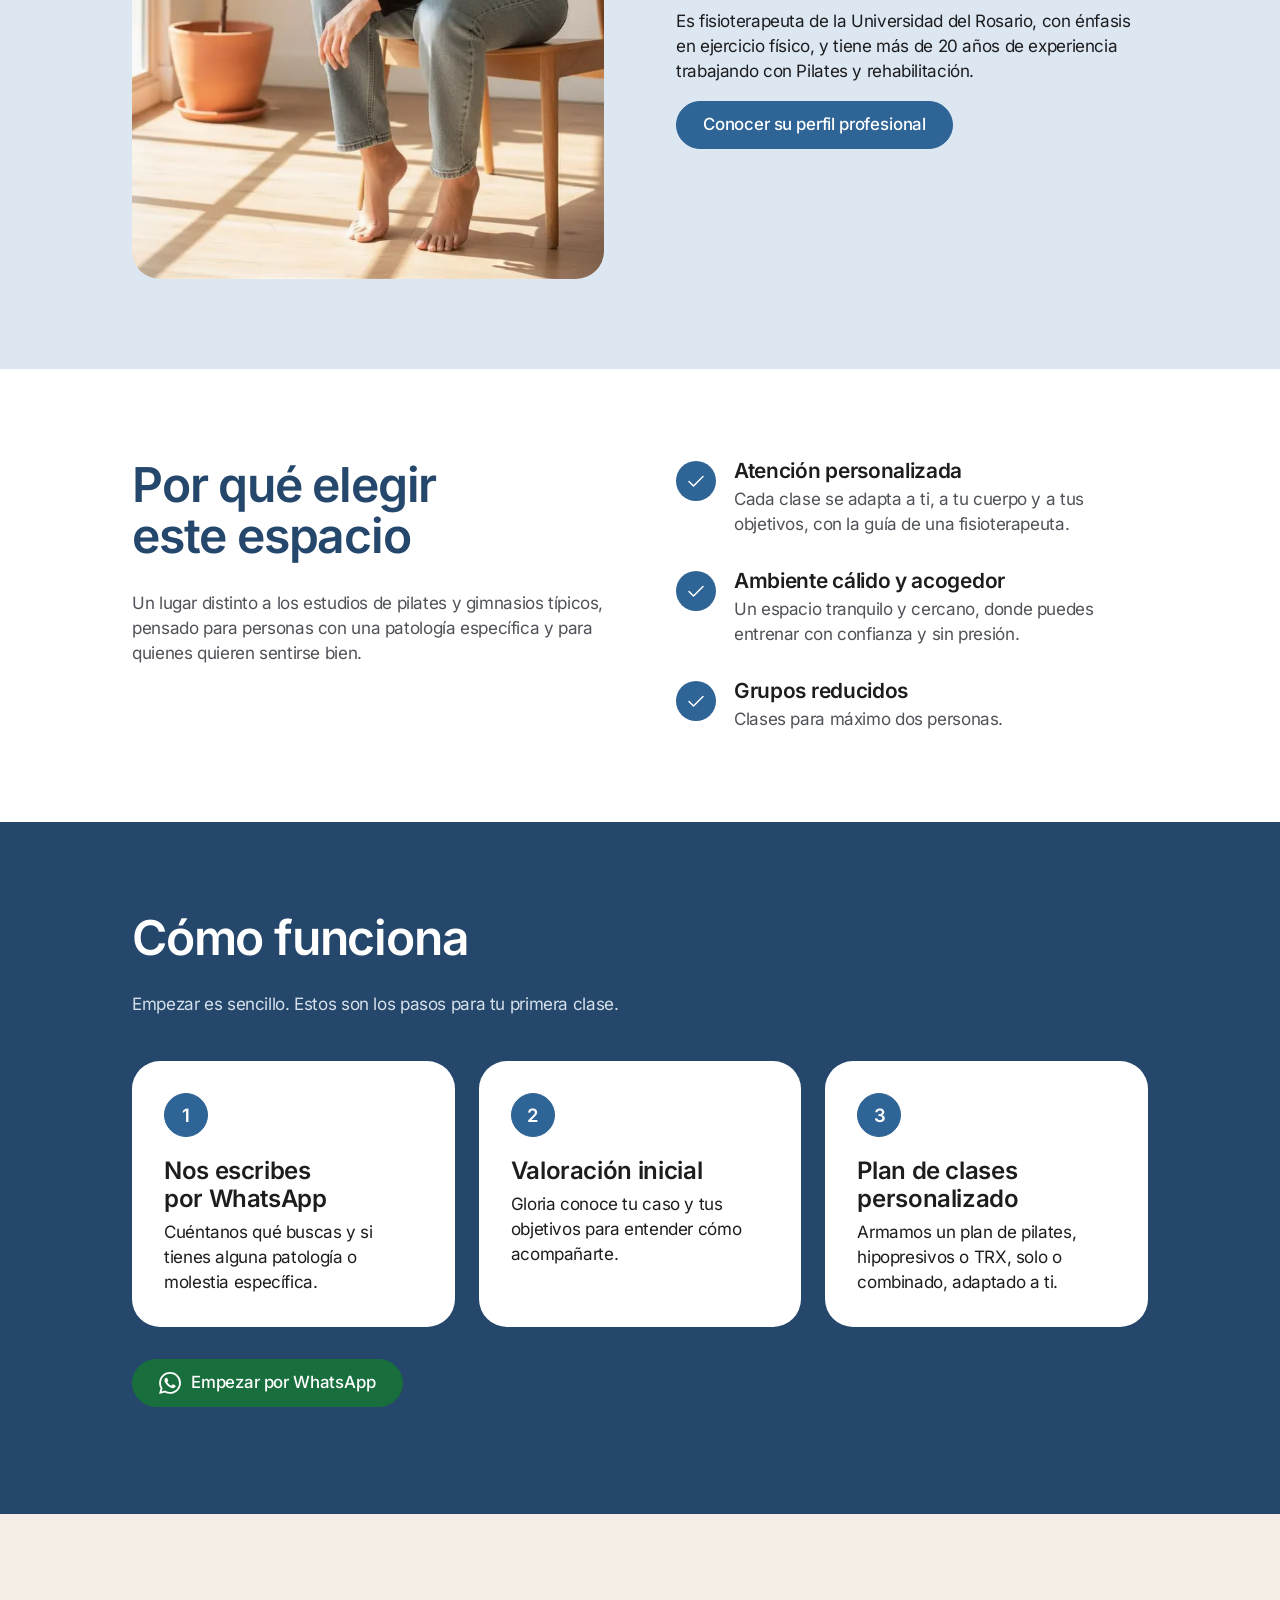
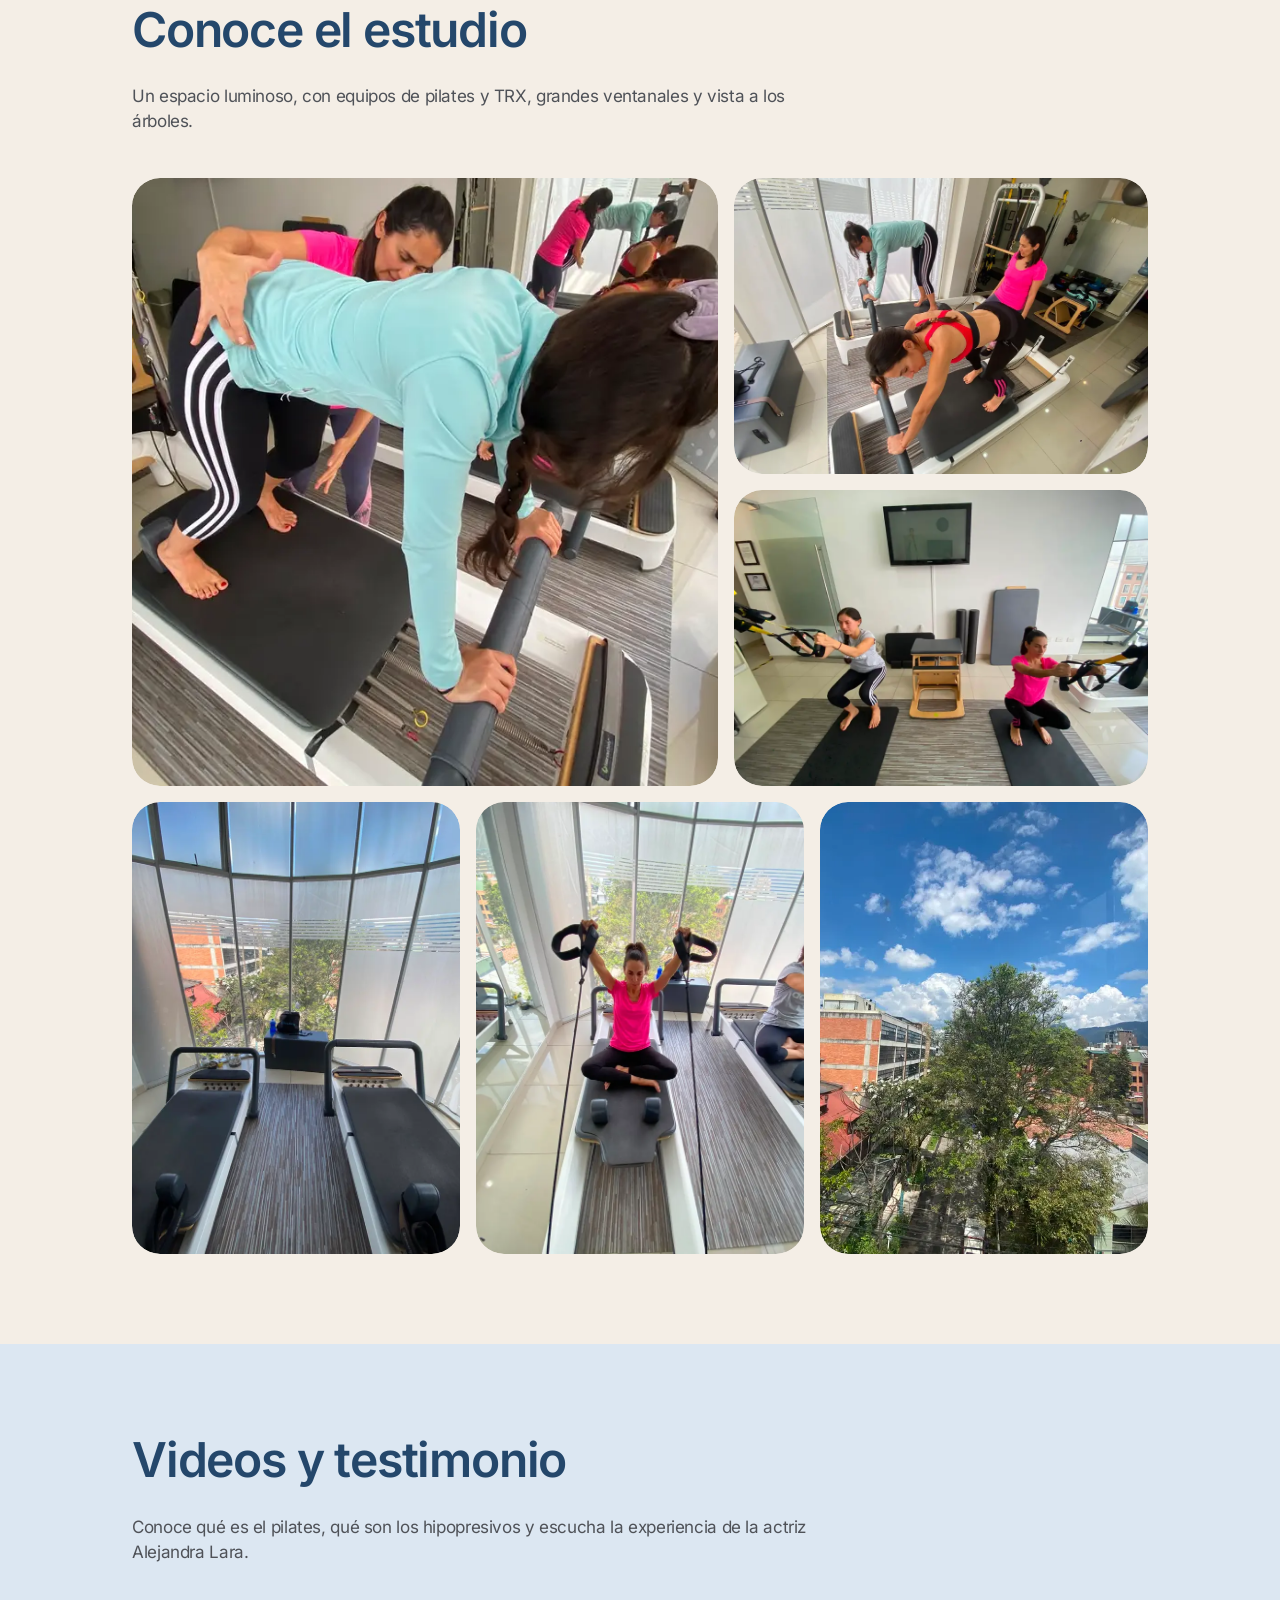
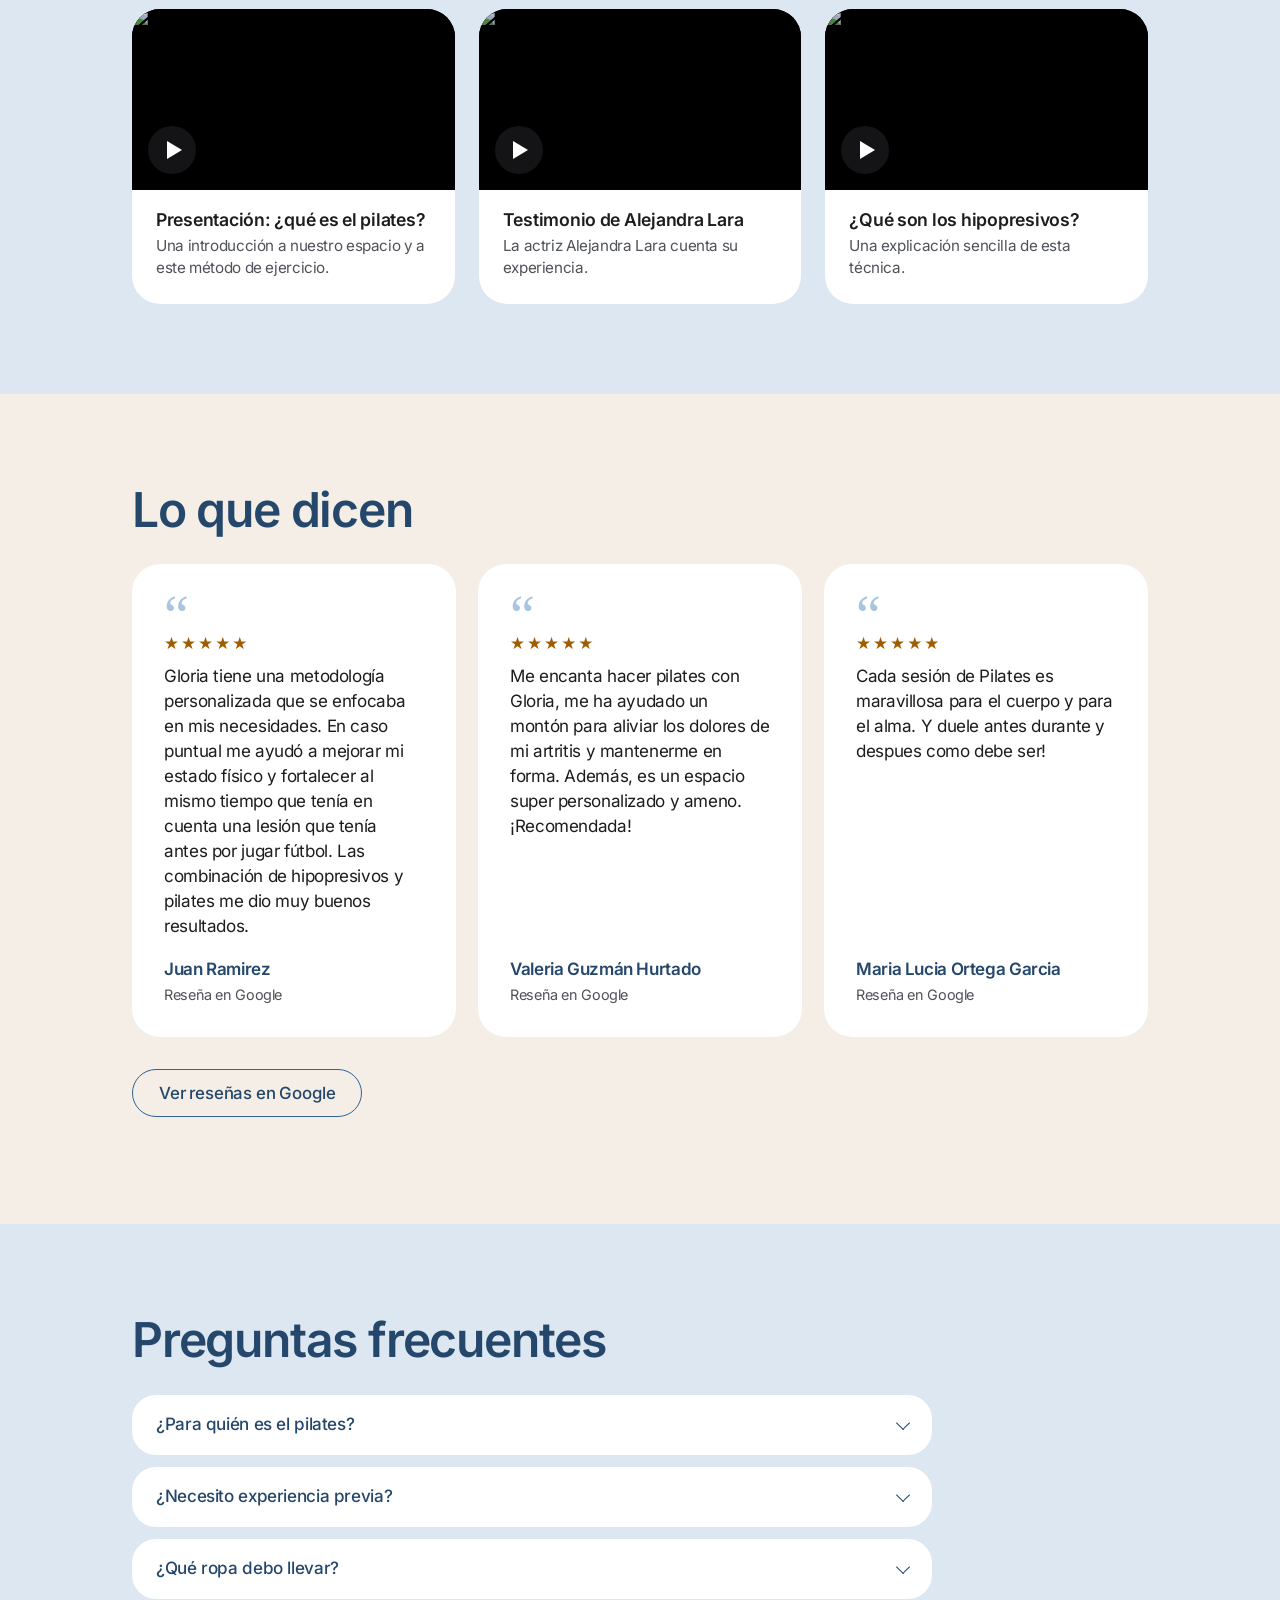
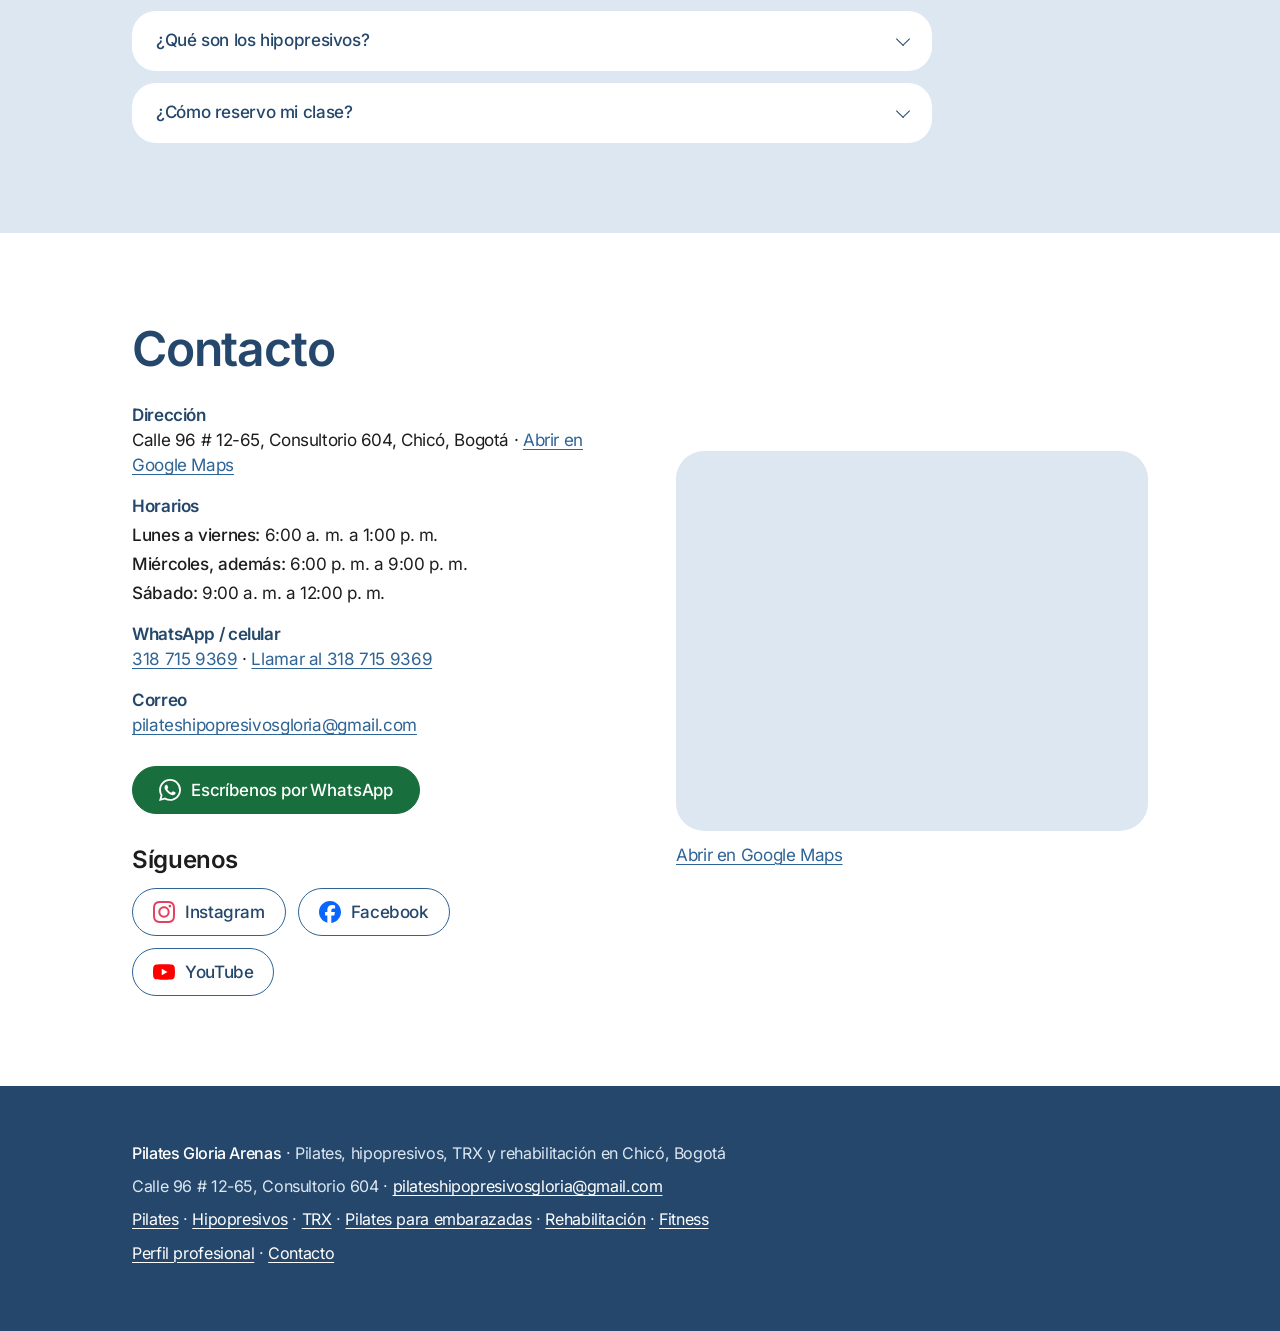
==== commit 9de3452d: "Páginas propias para TRX, Rehabilitación y Fitness Los seis servicios del inicio pasan a tarjetas co" ====
--- a/index.html
+++ b/index.html
@@ -201,7 +201,7 @@
       <div class="container">
         <h2>Nuestros servicios</h2>
         <p class="section__intro">Con la fisioterapeuta Gloria Arenas puedes lograr múltiples beneficios con pilates o hipopresivos, de forma individual o combinada. Son formas de ejercicio diseñadas por expertos en movimiento corporal humano.</p>
-        <div class="featured">
+        <div class="featured featured--six">
           <article class="card card--featured">
             <div class="card__icon"><svg viewBox="0 0 24 24" aria-hidden="true"><circle cx="12" cy="4.5" r="2"/><path d="M12 7.5v5M6 10l6-2.5 6 2.5M7 21l5-8.5L17 21"/></svg></div>
             <h3>Pilates</h3>
@@ -216,25 +216,31 @@
             <p>Puedes practicarla sola o combinada con pilates.</p>
             <a class="btn btn--outline" href="hipopresivos-bogota.html">Conocer más</a>
           </article>
-        </div>
-        <ul class="service-list">
-          <li>
-            <span class="service-list__icon"><svg viewBox="0 0 24 24" aria-hidden="true"><path d="M8 3v8M16 3v8"/><circle cx="8" cy="15" r="3.5"/><circle cx="16" cy="15" r="3.5"/></svg></span>
-            <div><h3>TRX</h3><p>Entrenamiento en suspensión, adaptado a tu nivel, para trabajar fuerza y estabilidad de forma segura.</p></div>
-          </li>
-          <li>
-            <span class="service-list__icon"><svg viewBox="0 0 24 24" aria-hidden="true"><circle cx="9" cy="4.5" r="2"/><path d="M9 8c-1.5 0-2.5 1-2.5 2.5V14M9 8c3.5 0 6.5 2.5 6.5 6S13 19 9.5 19v2.5M8 14v7.5"/></svg></span>
-            <div><h3>Pilates para embarazadas</h3><p>Un espacio de pilates pensado para acompañar el embarazo, con la guía de una fisioterapeuta. <a href="pilates-embarazadas-bogota.html">Conocer más</a></p></div>
-          </li>
-          <li>
-            <span class="service-list__icon"><svg viewBox="0 0 24 24" aria-hidden="true"><rect x="4" y="4" width="16" height="16" rx="4"/><path d="M12 8v8M8 12h8"/></svg></span>
-            <div><h3>Rehabilitación</h3><p>Atención para personas con una patología específica, con acompañamiento profesional de fisioterapia.</p></div>
-          </li>
-          <li>
-            <span class="service-list__icon"><svg viewBox="0 0 24 24" aria-hidden="true"><path d="M5 19c0-8 5-13 14-14 0 9-5 14-13 14z"/><path d="M5 19c2-4 5-7 9-9"/></svg></span>
-            <div><h3>Fitness</h3><p>Para quienes simplemente quieren sentirse bien, mantenerse activos y cuidar su cuerpo.</p></div>
-          </li>
-        </ul>
+          <article class="card card--featured">
+            <div class="card__icon"><svg viewBox="0 0 24 24" aria-hidden="true"><path d="M8 3v8M16 3v8"/><circle cx="8" cy="15" r="3.5"/><circle cx="16" cy="15" r="3.5"/></svg></div>
+            <h3>TRX</h3>
+            <p>Entrenamiento en suspensión, adaptado a tu nivel, para trabajar fuerza y estabilidad de forma segura.</p>
+            <a class="btn btn--outline" href="trx-bogota.html">Conocer más</a>
+          </article>
+          <article class="card card--featured">
+            <div class="card__icon"><svg viewBox="0 0 24 24" aria-hidden="true"><circle cx="9" cy="4.5" r="2"/><path d="M9 8c-1.5 0-2.5 1-2.5 2.5V14M9 8c3.5 0 6.5 2.5 6.5 6S13 19 9.5 19v2.5M8 14v7.5"/></svg></div>
+            <h3>Pilates para embarazadas</h3>
+            <p>Un espacio de pilates pensado para acompañar el embarazo, con la guía de una fisioterapeuta.</p>
+            <a class="btn btn--outline" href="pilates-embarazadas-bogota.html">Conocer más</a>
+          </article>
+          <article class="card card--featured">
+            <div class="card__icon"><svg viewBox="0 0 24 24" aria-hidden="true"><rect x="4" y="4" width="16" height="16" rx="4"/><path d="M12 8v8M8 12h8"/></svg></div>
+            <h3>Rehabilitación</h3>
+            <p>Atención para personas con una patología específica, con acompañamiento profesional de fisioterapia.</p>
+            <a class="btn btn--outline" href="rehabilitacion-bogota.html">Conocer más</a>
+          </article>
+          <article class="card card--featured">
+            <div class="card__icon"><svg viewBox="0 0 24 24" aria-hidden="true"><path d="M5 19c0-8 5-13 14-14 0 9-5 14-13 14z"/><path d="M5 19c2-4 5-7 9-9"/></svg></div>
+            <h3>Fitness</h3>
+            <p>Para quienes simplemente quieren sentirse bien, mantenerse activos y cuidar su cuerpo.</p>
+            <a class="btn btn--outline" href="fitness-bogota.html">Conocer más</a>
+          </article>
+        </div>
         <div class="pricing" id="precios">
           <h3>Precios 2026</h3>
           <p class="pricing__sub">Clases de pilates duales</p>
@@ -486,7 +492,7 @@
     <div class="container">
       <p><strong>Pilates Gloria Arenas</strong> · Pilates, hipopresivos, TRX y rehabilitación en Chicó, Bogotá</p>
       <p>Calle 96 # 12-65, Consultorio 604 · <a href="mailto:pilateshipopresivosgloria@gmail.com">pilateshipopresivosgloria@gmail.com</a></p>
-      <p><a href="pilates-bogota.html">Pilates</a> · <a href="hipopresivos-bogota.html">Hipopresivos</a> · <a href="pilates-embarazadas-bogota.html">Pilates para embarazadas</a></p>
+      <p><a href="pilates-bogota.html">Pilates</a> · <a href="hipopresivos-bogota.html">Hipopresivos</a> · <a href="trx-bogota.html">TRX</a> · <a href="pilates-embarazadas-bogota.html">Pilates para embarazadas</a> · <a href="rehabilitacion-bogota.html">Rehabilitación</a> · <a href="fitness-bogota.html">Fitness</a></p>
       <p><a href="perfil-profesional.html">Perfil profesional</a> · <a href="contacto.html">Contacto</a></p>
     </div>
   </footer>
--- a/assets/css/styles.css
+++ b/assets/css/styles.css
@@ -782,3 +782,10 @@
   .brand img { width: 68px; height: 68px; }
   .site-header .container { min-height: 88px; }
 }
+
+/* Servicios: seis tarjetas, cada una con su página */
+.featured--six { margin-bottom: 0; }
+.featured--six .card--featured { padding: clamp(24px, 3vw, 32px); }
+.featured--six .card--featured h3 { font-size: clamp(1.4rem, 1.2rem + .8vw, 1.75rem); }
+@media (min-width: 600px) { .featured--six { grid-template-columns: repeat(2, 1fr); } }
+@media (min-width: 900px) { .featured--six { grid-template-columns: repeat(3, 1fr); } }
--- a/assets/css/styles.css
+++ b/assets/css/styles.css
@@ -782,3 +782,10 @@
   .brand img { width: 68px; height: 68px; }
   .site-header .container { min-height: 88px; }
 }
+
+/* Servicios: seis tarjetas, cada una con su página */
+.featured--six { margin-bottom: 0; }
+.featured--six .card--featured { padding: clamp(24px, 3vw, 32px); }
+.featured--six .card--featured h3 { font-size: clamp(1.4rem, 1.2rem + .8vw, 1.75rem); }
+@media (min-width: 600px) { .featured--six { grid-template-columns: repeat(2, 1fr); } }
+@media (min-width: 900px) { .featured--six { grid-template-columns: repeat(3, 1fr); } }
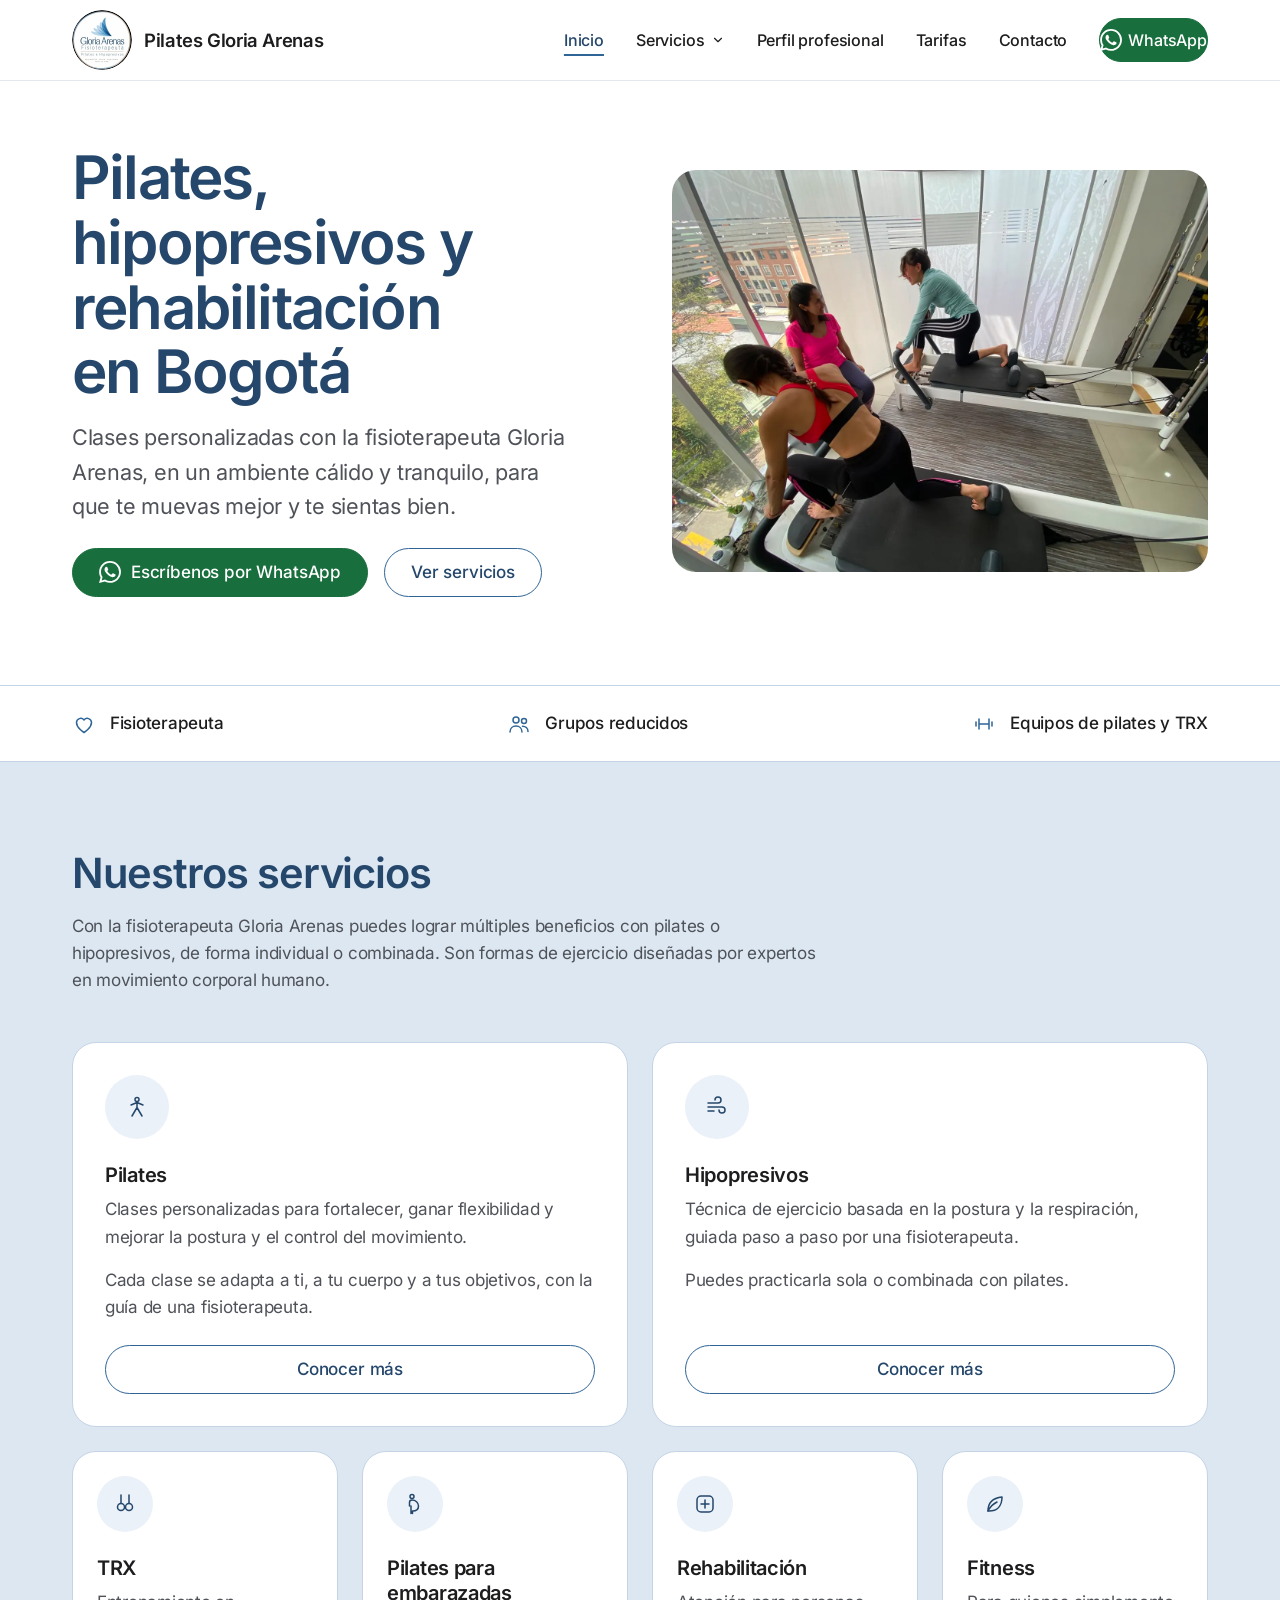
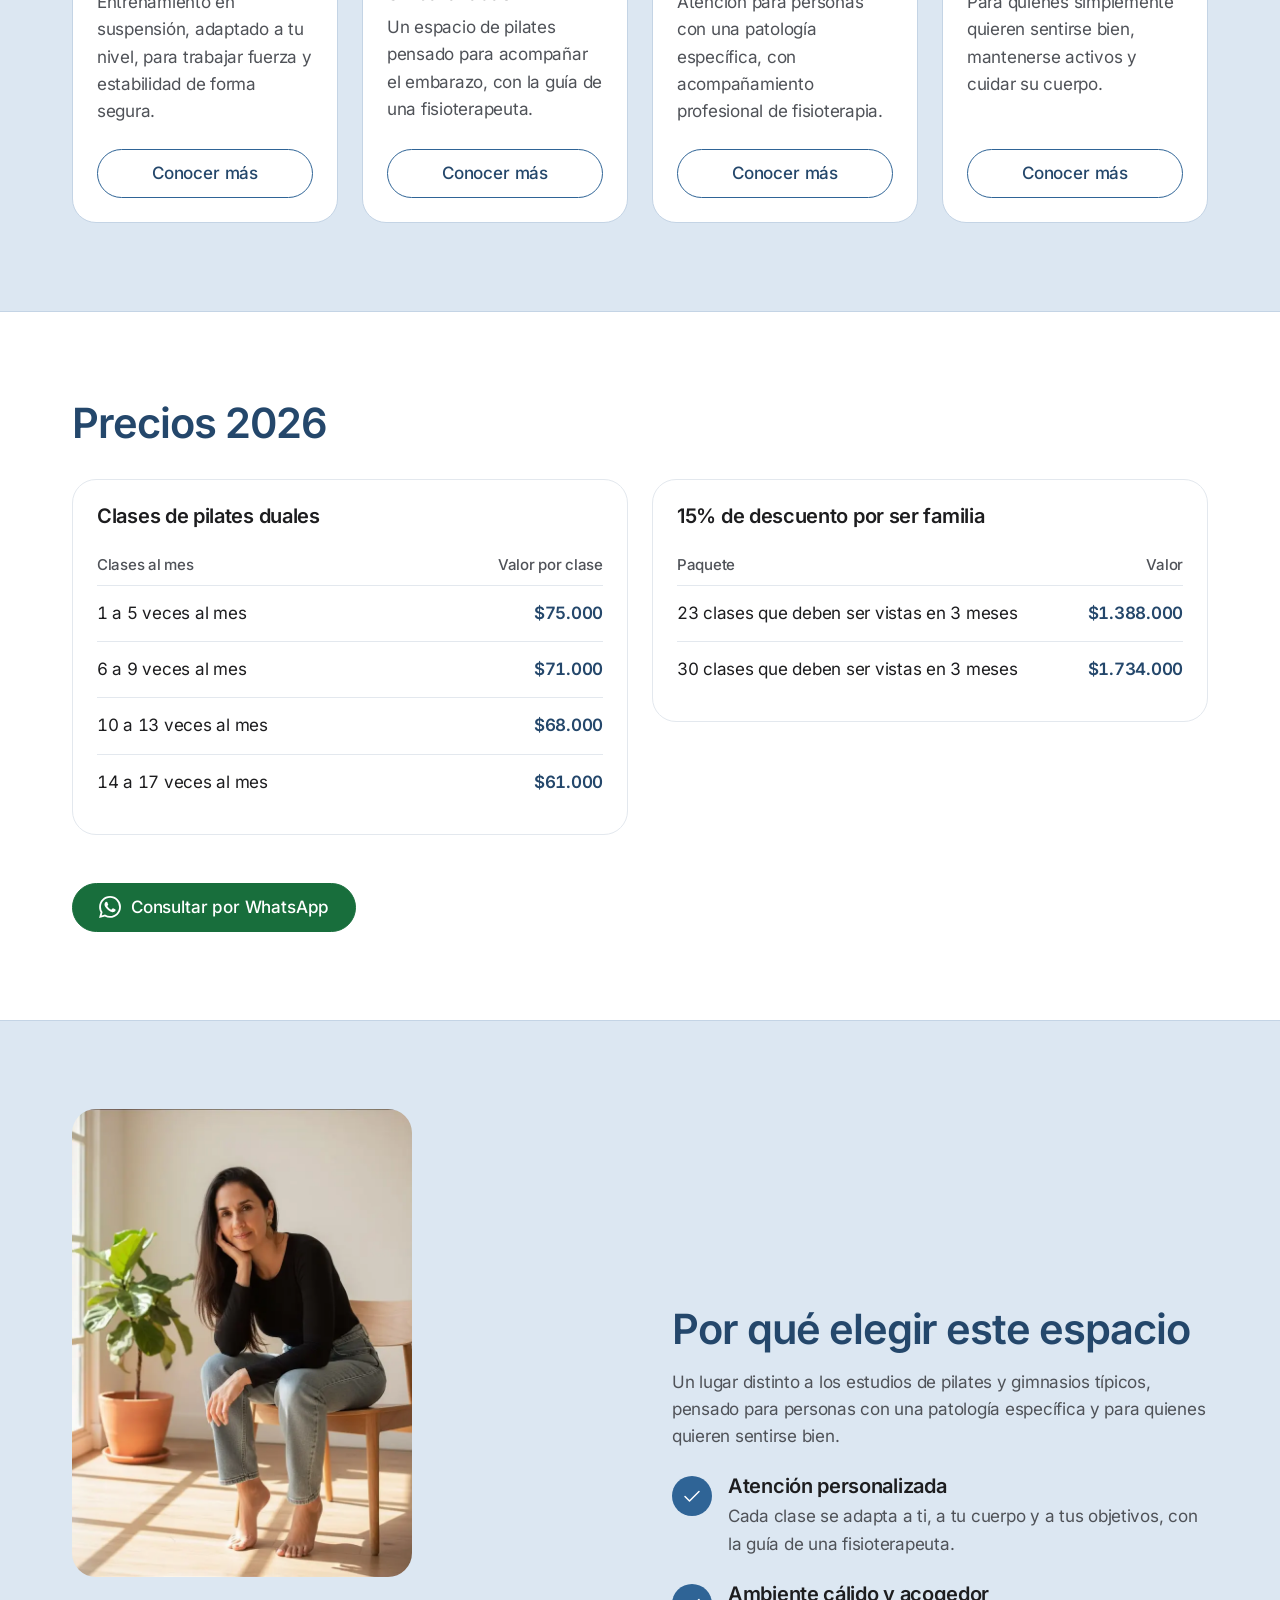
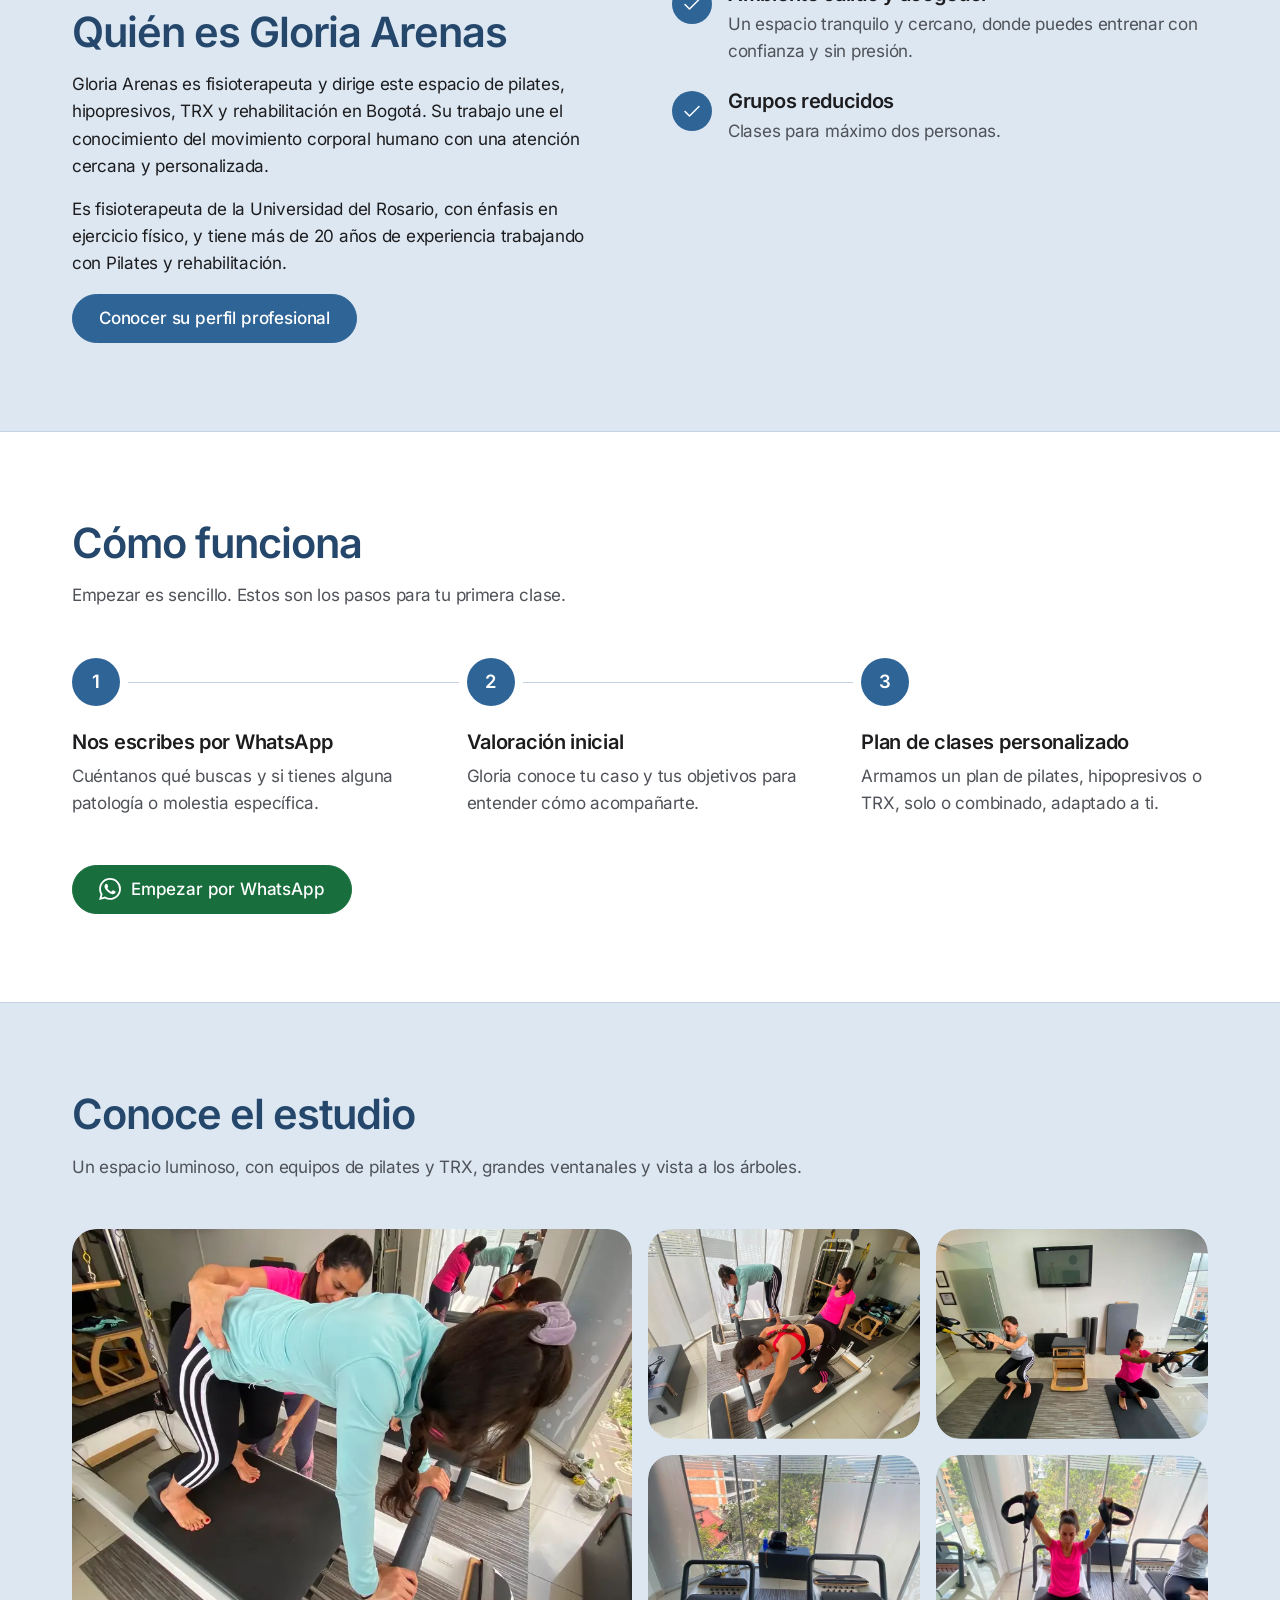
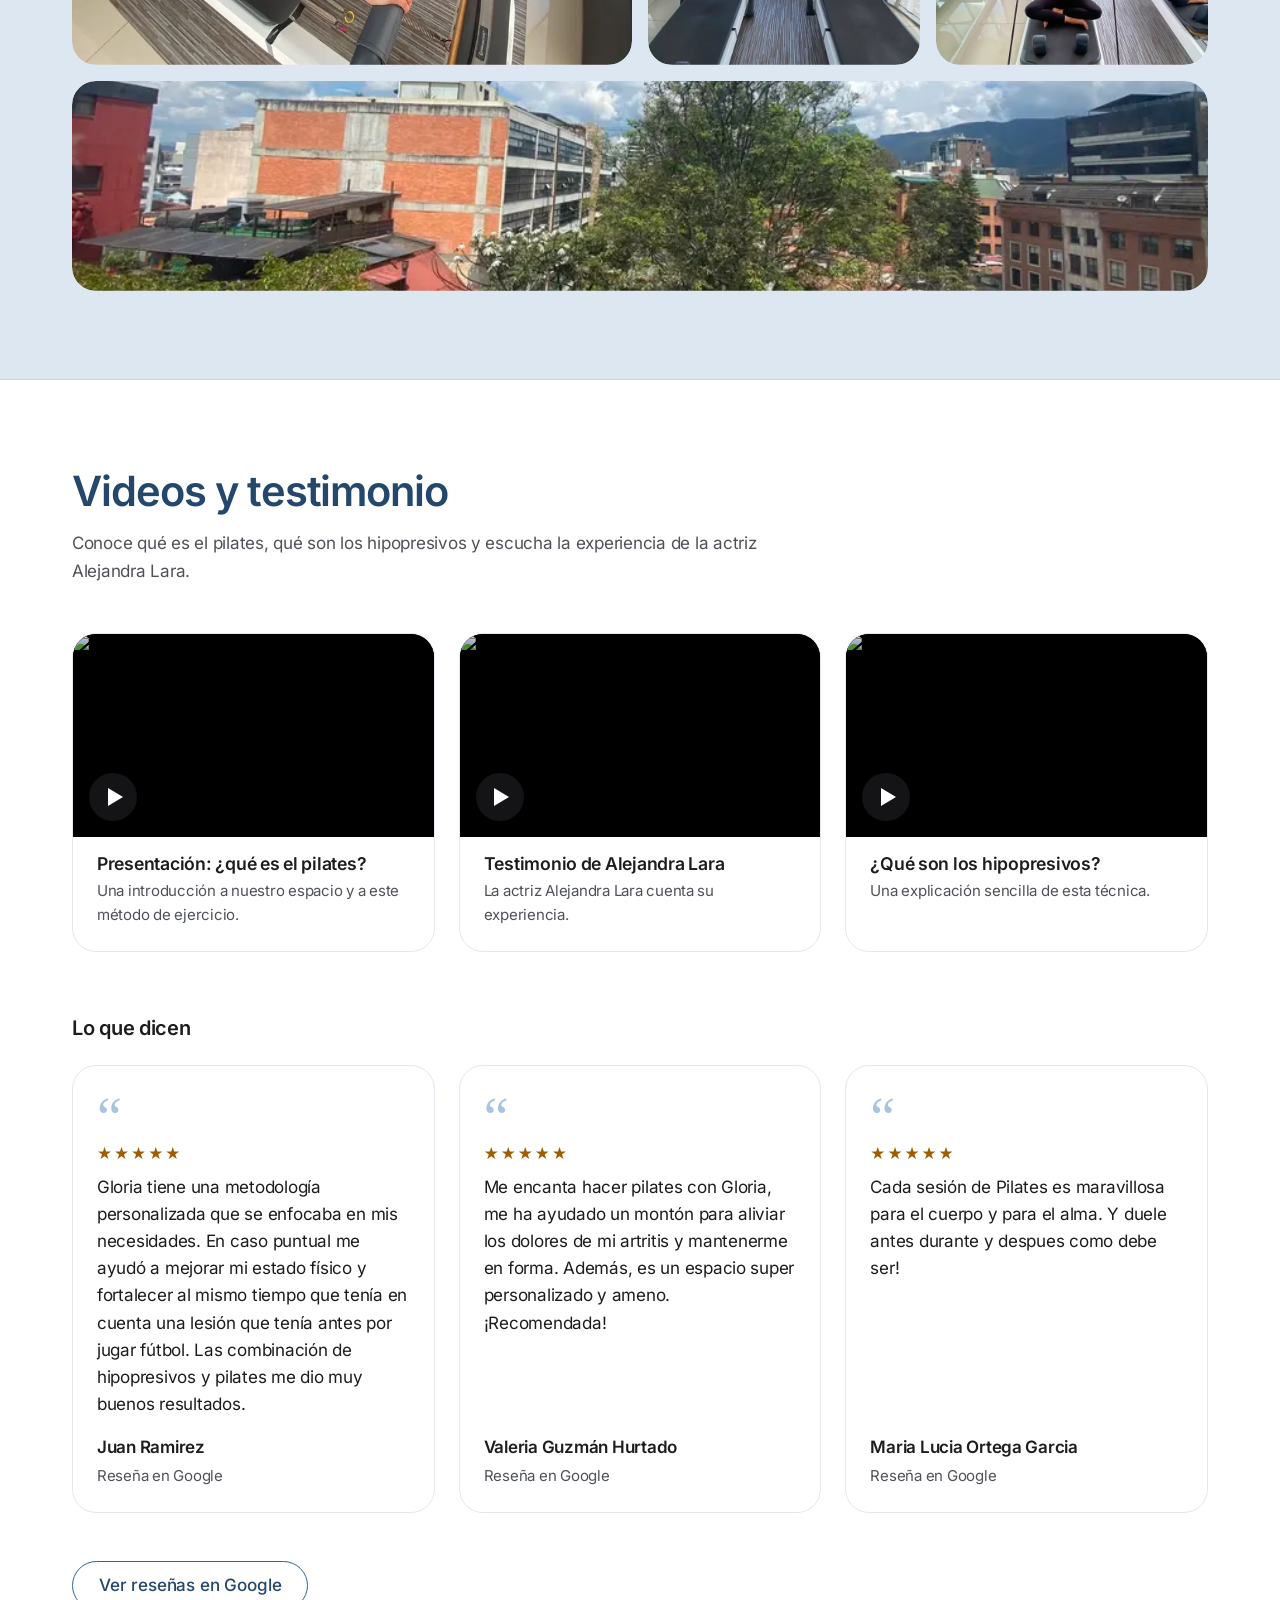
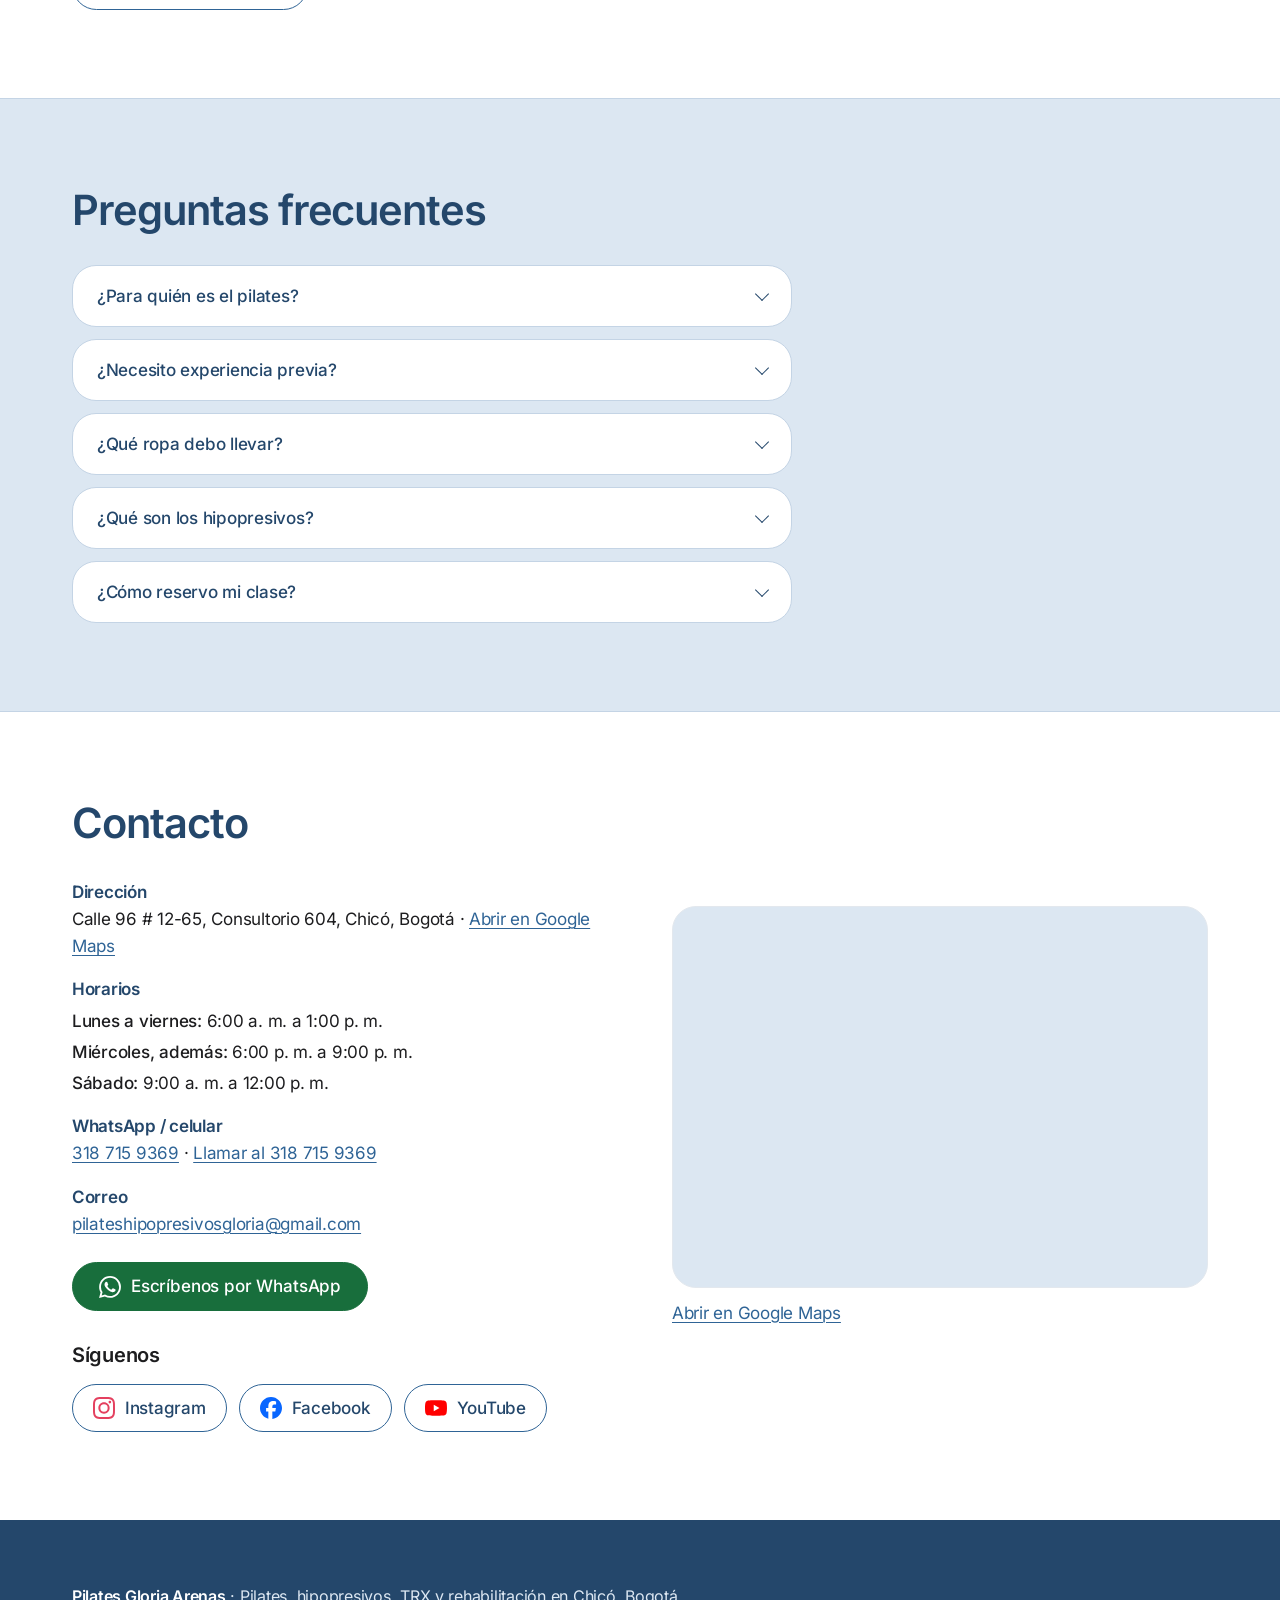
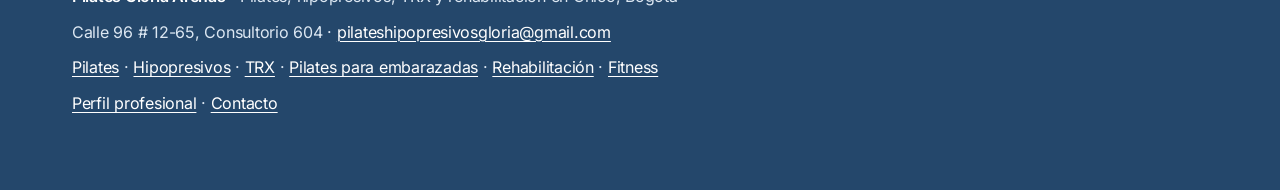
==== commit f084b2ba: "Reorganización visual del sitio Escala de espaciado y tipografía fijas, secciones alternadas con sep" ====
--- a/index.html
+++ b/index.html
@@ -3,8 +3,8 @@
 <head>
   <meta charset="utf-8">
   <meta name="viewport" content="width=device-width, initial-scale=1">
-  <title>Pilates e Hipopresivos en Chicó, Bogotá | Pilates Gloria Arenas</title>
-  <meta name="description" content="Clases personalizadas de pilates (también para embarazadas), hipopresivos, TRX y rehabilitación en Chicó, Bogotá, con la fisioterapeuta Gloria Arenas. Grupos muy reducidos y ambiente cálido.">
+  <title>Pilates e hipopresivos en Chicó, Bogotá | Gloria Arenas</title>
+  <meta name="description" content="Clases personalizadas de pilates, hipopresivos, TRX y rehabilitación en Chicó, Bogotá, con la fisioterapeuta Gloria Arenas.">
   <!-- TODO: reemplazar https://pilates-gloria-arenas.vercel.app por el dominio real en canonical, og:url, og:image, JSON-LD, sitemap.xml y robots.txt -->
   <link rel="canonical" href="https://pilates-gloria-arenas.vercel.app/">
   <meta name="theme-color" content="#24476b">
@@ -15,22 +15,21 @@
   <meta property="og:type" content="website">
   <meta property="og:locale" content="es_CO">
   <meta property="og:site_name" content="Pilates Gloria Arenas">
-  <meta property="og:title" content="Pilates e Hipopresivos en Chicó, Bogotá | Pilates Gloria Arenas">
-  <meta property="og:description" content="Pilates, hipopresivos, TRX y rehabilitación con la fisioterapeuta Gloria Arenas en Chicó, Bogotá.">
+  <meta property="og:title" content="Pilates e hipopresivos en Chicó, Bogotá | Gloria Arenas">
+  <meta property="og:description" content="Clases personalizadas de pilates, hipopresivos, TRX y rehabilitación en Chicó, Bogotá, con la fisioterapeuta Gloria Arenas.">
   <meta property="og:url" content="https://pilates-gloria-arenas.vercel.app/">
     <meta property="og:image" content="https://pilates-gloria-arenas.vercel.app/assets/img/og-image.jpg">
   <meta property="og:image:width" content="1200">
   <meta property="og:image:height" content="630">
   <meta name="twitter:card" content="summary_large_image">
-  <meta name="twitter:title" content="Pilates e Hipopresivos en Chicó, Bogotá | Pilates Gloria Arenas">
-  <meta name="twitter:description" content="Pilates, hipopresivos, TRX y rehabilitación con la fisioterapeuta Gloria Arenas en Chicó, Bogotá.">
+  <meta name="twitter:title" content="Pilates e hipopresivos en Chicó, Bogotá | Gloria Arenas">
+  <meta name="twitter:description" content="Clases personalizadas de pilates, hipopresivos, TRX y rehabilitación en Chicó, Bogotá, con la fisioterapeuta Gloria Arenas.">
   <meta name="twitter:image" content="https://pilates-gloria-arenas.vercel.app/assets/img/og-image.jpg">
 
   <link rel="preload" href="assets/fonts/inter-latin.woff2" as="font" type="font/woff2" crossorigin>
   <link rel="preload" href="assets/css/styles.css" as="style">
   <link rel="preload" as="image" type="image/webp" fetchpriority="high" href="assets/img/hero-estudio.webp" imagesrcset="assets/img/hero-estudio-800.webp 800w, assets/img/hero-estudio.webp 1400w" imagesizes="(min-width: 820px) 1216px, calc(100vw - 40px)">
   <link rel="stylesheet" href="assets/css/styles.css">
-  <script>document.documentElement.classList.add('js')</script>
 
   <script type="application/ld+json">
   {
@@ -156,10 +155,21 @@
       <nav class="nav" id="menu" aria-label="Principal">
         <ul>
           <li><a href="index.html" aria-current="page">Inicio</a></li>
-          <li><a href="index.html#servicios">Servicios</a></li>
+          <li class="nav__dd">
+            <button class="nav__dd-btn" type="button" aria-expanded="false" aria-controls="menu-servicios">Servicios <svg viewBox="0 0 24 24" aria-hidden="true"><path d="M6 9l6 6 6-6"/></svg></button>
+            <ul class="nav__dd-panel" id="menu-servicios" hidden>
+              <li><a href="pilates-bogota.html">Pilates</a></li>
+              <li><a href="hipopresivos-bogota.html">Hipopresivos</a></li>
+              <li><a href="trx-bogota.html">TRX</a></li>
+              <li><a href="pilates-embarazadas-bogota.html">Pilates para embarazadas</a></li>
+              <li><a href="rehabilitacion-bogota.html">Rehabilitación</a></li>
+              <li><a href="fitness-bogota.html">Fitness</a></li>
+            </ul>
+          </li>
           <li><a href="perfil-profesional.html">Perfil profesional</a></li>
-          <li><a href="index.html#videos">Videos</a></li>
+          <li><a href="index.html#precios">Tarifas</a></li>
           <li><a href="contacto.html">Contacto</a></li>
+          <li class="nav__cta"><a class="btn btn--wa btn--sm" href="https://wa.me/573187159369?text=Hola%2C%20quiero%20informaci%C3%B3n%20sobre%20las%20clases%20de%20pilates" target="_blank" rel="noopener" data-track="whatsapp" data-location="header">WhatsApp</a></li>
         </ul>
       </nav>
     </div>
@@ -184,8 +194,6 @@
         </div>
       </div>
     </section>
-
-    <!-- BARRA DE CONFIANZA -->
     <section class="trust" aria-label="Datos clave">
       <div class="container">
         <ul class="trust__list">
@@ -201,114 +209,99 @@
       <div class="container">
         <h2>Nuestros servicios</h2>
         <p class="section__intro">Con la fisioterapeuta Gloria Arenas puedes lograr múltiples beneficios con pilates o hipopresivos, de forma individual o combinada. Son formas de ejercicio diseñadas por expertos en movimiento corporal humano.</p>
-        <div class="featured featured--six">
-          <article class="card card--featured">
+        <div class="services">
+          <article class="card card--lead">
             <div class="card__icon"><svg viewBox="0 0 24 24" aria-hidden="true"><circle cx="12" cy="4.5" r="2"/><path d="M12 7.5v5M6 10l6-2.5 6 2.5M7 21l5-8.5L17 21"/></svg></div>
             <h3>Pilates</h3>
             <p>Clases personalizadas para fortalecer, ganar flexibilidad y mejorar la postura y el control del movimiento.</p>
             <p>Cada clase se adapta a ti, a tu cuerpo y a tus objetivos, con la guía de una fisioterapeuta.</p>
-            <a class="btn btn--outline" href="pilates-bogota.html">Conocer más</a>
-          </article>
-          <article class="card card--featured">
+            <a class="btn btn--outline" href="pilates-bogota.html" aria-label="Conocer más sobre Pilates">Conocer más</a>
+          </article>
+          <article class="card card--lead">
             <div class="card__icon"><svg viewBox="0 0 24 24" aria-hidden="true"><path d="M3 8h10a3 3 0 1 0-3-3M3 12h14a3 3 0 1 1-3 3M3 16h6"/></svg></div>
             <h3>Hipopresivos</h3>
             <p>Técnica de ejercicio basada en la postura y la respiración, guiada paso a paso por una fisioterapeuta.</p>
             <p>Puedes practicarla sola o combinada con pilates.</p>
-            <a class="btn btn--outline" href="hipopresivos-bogota.html">Conocer más</a>
-          </article>
-          <article class="card card--featured">
+            <a class="btn btn--outline" href="hipopresivos-bogota.html" aria-label="Conocer más sobre Hipopresivos">Conocer más</a>
+          </article>
+          <article class="card">
             <div class="card__icon"><svg viewBox="0 0 24 24" aria-hidden="true"><path d="M8 3v8M16 3v8"/><circle cx="8" cy="15" r="3.5"/><circle cx="16" cy="15" r="3.5"/></svg></div>
             <h3>TRX</h3>
             <p>Entrenamiento en suspensión, adaptado a tu nivel, para trabajar fuerza y estabilidad de forma segura.</p>
-            <a class="btn btn--outline" href="trx-bogota.html">Conocer más</a>
-          </article>
-          <article class="card card--featured">
+            <a class="btn btn--outline" href="trx-bogota.html" aria-label="Conocer más sobre TRX">Conocer más</a>
+          </article>
+          <article class="card">
             <div class="card__icon"><svg viewBox="0 0 24 24" aria-hidden="true"><circle cx="9" cy="4.5" r="2"/><path d="M9 8c-1.5 0-2.5 1-2.5 2.5V14M9 8c3.5 0 6.5 2.5 6.5 6S13 19 9.5 19v2.5M8 14v7.5"/></svg></div>
             <h3>Pilates para embarazadas</h3>
             <p>Un espacio de pilates pensado para acompañar el embarazo, con la guía de una fisioterapeuta.</p>
-            <a class="btn btn--outline" href="pilates-embarazadas-bogota.html">Conocer más</a>
-          </article>
-          <article class="card card--featured">
+            <a class="btn btn--outline" href="pilates-embarazadas-bogota.html" aria-label="Conocer más sobre Pilates para embarazadas">Conocer más</a>
+          </article>
+          <article class="card">
             <div class="card__icon"><svg viewBox="0 0 24 24" aria-hidden="true"><rect x="4" y="4" width="16" height="16" rx="4"/><path d="M12 8v8M8 12h8"/></svg></div>
             <h3>Rehabilitación</h3>
             <p>Atención para personas con una patología específica, con acompañamiento profesional de fisioterapia.</p>
-            <a class="btn btn--outline" href="rehabilitacion-bogota.html">Conocer más</a>
-          </article>
-          <article class="card card--featured">
+            <a class="btn btn--outline" href="rehabilitacion-bogota.html" aria-label="Conocer más sobre Rehabilitación">Conocer más</a>
+          </article>
+          <article class="card">
             <div class="card__icon"><svg viewBox="0 0 24 24" aria-hidden="true"><path d="M5 19c0-8 5-13 14-14 0 9-5 14-13 14z"/><path d="M5 19c2-4 5-7 9-9"/></svg></div>
             <h3>Fitness</h3>
             <p>Para quienes simplemente quieren sentirse bien, mantenerse activos y cuidar su cuerpo.</p>
-            <a class="btn btn--outline" href="fitness-bogota.html">Conocer más</a>
-          </article>
-        </div>
-        <div class="pricing" id="precios">
-          <h3>Precios 2026</h3>
-          <p class="pricing__sub">Clases de pilates duales</p>
-          <table class="price-table">
-            <caption class="sr-only">Valor de las clases de pilates duales según cuántas clases tomes al mes</caption>
-            <thead><tr><th scope="col">Clases al mes</th><th scope="col">Valor</th></tr></thead>
-            <tbody>
-              <tr><th scope="row">1 a 5 veces al mes</th><td>$75.000</td></tr>
-              <tr><th scope="row">6 a 9 veces al mes</th><td>$71.000</td></tr>
-              <tr><th scope="row">10 a 13 veces al mes</th><td>$68.000</td></tr>
-              <tr><th scope="row">14 a 17 veces al mes</th><td>$61.000</td></tr>
-            </tbody>
-          </table>
-          <p class="pricing__sub">15% de descuento por ser familia</p>
-          <table class="price-table">
-            <caption class="sr-only">Paquetes de clases para tomar en 3 meses</caption>
-            <thead><tr><th scope="col">Paquete</th><th scope="col">Valor</th></tr></thead>
-            <tbody>
-              <tr><th scope="row">23 clases que deben ser vistas en 3 meses</th><td>$1.388.000</td></tr>
-              <tr><th scope="row">30 clases que deben ser vistas en 3 meses</th><td>$1.734.000</td></tr>
-            </tbody>
-          </table>
-        </div>
-        <a class="btn btn--wa" href="https://wa.me/573187159369?text=Hola%2C%20quiero%20informaci%C3%B3n%20sobre%20las%20clases%20de%20pilates" target="_blank" rel="noopener" data-track="whatsapp" data-location="servicios">Consultar por WhatsApp</a>
-      </div>
-    </section>
-
-    <!-- PILATES PARA EMBARAZADAS -->
-    <section class="section" id="embarazadas">
-      <div class="container split">
-        <div>
-          <h2>Pilates para embarazadas</h2>
-          <p>Un espacio de pilates pensado para mujeres embarazadas, en un ambiente tranquilo y acogedor, con el acompañamiento de la fisioterapeuta Gloria Arenas.</p>
-          <p>Las clases son personalizadas y se adaptan a ti y a esta etapa de tu vida.</p>
-          <p>El Pilates puede acompañarte durante los tres trimestres del embarazo, siempre que tu médico lo autorice.</p>
-          <a class="btn btn--wa" href="https://wa.me/573187159369?text=Hola%2C%20quiero%20informaci%C3%B3n%20sobre%20el%20pilates%20para%20embarazadas" target="_blank" rel="noopener" data-track="whatsapp" data-location="embarazadas">Preguntar por WhatsApp</a>
-          <a class="btn btn--outline" href="pilates-embarazadas-bogota.html">Conocer más</a>
-        </div>
-        <div class="gallery gallery--two">
-          <figure><img src="assets/img/embarazo-sentada.webp" width="900" height="604" loading="lazy" alt="Mujer embarazada sentada en el suelo con las manos sobre las piernas, fotografía en blanco y negro"></figure>
-          <figure><img src="assets/img/embarazo-perfil.webp" width="900" height="604" loading="lazy" alt="Mujer embarazada de perfil apoyada sobre un brazo en el suelo, fotografía en blanco y negro"></figure>
-        </div>
-      </div>
-    </section>
-
-    <!-- 3. QUIÉN ES GLORIA -->
-    <section class="section section--soft" id="gloria">
-      <div class="container split">
-        <div>
+            <a class="btn btn--outline" href="fitness-bogota.html" aria-label="Conocer más sobre Fitness">Conocer más</a>
+          </article>
+        </div>
+      </div>
+    </section>
+
+    <!-- 3. TARIFAS -->
+    <section class="section" id="precios">
+      <div class="container">
+        <h2>Precios 2026</h2>
+        <div class="pricing-grid">
+          <div class="price-card">
+            <h3>Clases de pilates duales</h3>
+            <table class="price-table">
+              <caption class="sr-only">Valor por clase de pilates duales según cuántas clases tomes al mes</caption>
+              <thead><tr><th scope="col">Clases al mes</th><th scope="col">Valor por clase</th></tr></thead>
+              <tbody>
+                <tr><th scope="row">1 a 5 veces al mes</th><td>$75.000</td></tr>
+                <tr><th scope="row">6 a 9 veces al mes</th><td>$71.000</td></tr>
+                <tr><th scope="row">10 a 13 veces al mes</th><td>$68.000</td></tr>
+                <tr><th scope="row">14 a 17 veces al mes</th><td>$61.000</td></tr>
+              </tbody>
+            </table>
+          </div>
+          <div class="price-card">
+            <h3>15% de descuento por ser familia</h3>
+            <table class="price-table">
+              <caption class="sr-only">Paquetes de clases para tomar en 3 meses</caption>
+              <thead><tr><th scope="col">Paquete</th><th scope="col">Valor</th></tr></thead>
+              <tbody>
+                <tr><th scope="row">23 clases que deben ser vistas en 3 meses</th><td>$1.388.000</td></tr>
+                <tr><th scope="row">30 clases que deben ser vistas en 3 meses</th><td>$1.734.000</td></tr>
+              </tbody>
+            </table>
+          </div>
+        </div>
+        <a class="btn btn--wa" href="https://wa.me/573187159369?text=Hola%2C%20quiero%20informaci%C3%B3n%20sobre%20las%20clases%20de%20pilates" target="_blank" rel="noopener" data-track="whatsapp" data-location="tarifas">Consultar por WhatsApp</a>
+      </div>
+    </section>
+
+    <!-- 4. QUIÉN ES GLORIA + POR QUÉ ELEGIR -->
+    <section class="section section--band" id="gloria">
+      <div class="container split split--start">
+        <div class="about">
           <img class="photo photo--portrait" src="assets/img/retrato-gloria.webp" width="700" height="963" loading="lazy" alt="Gloria Arenas, fisioterapeuta, sentada en una silla de madera en un espacio luminoso con una planta">
-        </div>
-        <div>
-          <h2>Quién es Gloria Arenas</h2>
-          <p>Gloria Arenas es fisioterapeuta y dirige este espacio de pilates, hipopresivos, TRX y rehabilitación en Bogotá. Su trabajo une el conocimiento del movimiento corporal humano con una atención cercana y personalizada.</p>
-          <p>Es fisioterapeuta de la Universidad del Rosario, con énfasis en ejercicio físico, y tiene más de 20 años de experiencia trabajando con Pilates y rehabilitación.</p>
-          <a class="btn btn--primary" href="perfil-profesional.html">Conocer su perfil profesional</a>
-        </div>
-      </div>
-    </section>
-
-    <!-- 4. POR QUÉ ELEGIR -->
-    <section class="section" id="por-que">
-      <div class="container split split--start">
-        <div>
+          <div class="about__bio">
+            <h2>Quién es Gloria Arenas</h2>
+            <p>Gloria Arenas es fisioterapeuta y dirige este espacio de pilates, hipopresivos, TRX y rehabilitación en Bogotá. Su trabajo une el conocimiento del movimiento corporal humano con una atención cercana y personalizada.</p>
+            <p>Es fisioterapeuta de la Universidad del Rosario, con énfasis en ejercicio físico, y tiene más de 20 años de experiencia trabajando con Pilates y rehabilitación.</p>
+            <a class="btn btn--primary" href="perfil-profesional.html">Conocer su perfil profesional</a>
+          </div>
+        </div>
+        <div id="por-que">
           <h2>Por qué elegir este espacio</h2>
           <p class="section__intro">Un lugar distinto a los estudios de pilates y gimnasios típicos, pensado para personas con una patología específica y para quienes quieren sentirse bien.</p>
-        </div>
-        <ul class="checklist">
+          <ul class="checklist">
           <li>
             <span class="checklist__icon"><svg viewBox="0 0 24 24" aria-hidden="true"><path d="M5 12.5l4.5 4.5L19 7.5"/></svg></span>
             <div><h3>Atención personalizada</h3><p>Cada clase se adapta a ti, a tu cuerpo y a tus objetivos, con la guía de una fisioterapeuta.</p></div>
@@ -322,11 +315,12 @@
             <div><h3>Grupos reducidos</h3><p>Clases para máximo dos personas.</p></div>
           </li>
         </ul>
-      </div>
-    </section>
-
-    <!-- CÓMO FUNCIONA -->
-    <section class="section section--band" id="como-funciona">
+        </div>
+      </div>
+    </section>
+
+    <!-- 5. CÓMO FUNCIONA -->
+    <section class="section" id="como-funciona">
       <div class="container">
         <h2>Cómo funciona</h2>
         <p class="section__intro">Empezar es sencillo. Estos son los pasos para tu primera clase.</p>
@@ -344,12 +338,12 @@
             <p>Armamos un plan de pilates, hipopresivos o TRX, solo o combinado, adaptado a ti.</p>
           </li>
         </ol>
-        <p style="margin-top:32px"><a class="btn btn--wa" href="https://wa.me/573187159369?text=Hola%2C%20quiero%20informaci%C3%B3n%20sobre%20las%20clases%20de%20pilates" target="_blank" rel="noopener" data-track="whatsapp" data-location="como-funciona">Empezar por WhatsApp</a></p>
-      </div>
-    </section>
-
-    <!-- GALERÍA -->
-    <section class="section" id="estudio">
+        <p class="section__cta"><a class="btn btn--wa" href="https://wa.me/573187159369?text=Hola%2C%20quiero%20informaci%C3%B3n%20sobre%20las%20clases%20de%20pilates" target="_blank" rel="noopener" data-track="whatsapp" data-location="como-funciona">Empezar por WhatsApp</a></p>
+      </div>
+    </section>
+
+    <!-- 6. CONOCE EL ESTUDIO -->
+    <section class="section section--band" id="estudio">
       <div class="container">
         <h2>Conoce el estudio</h2>
         <p class="section__intro">Un espacio luminoso, con equipos de pilates y TRX, grandes ventanales y vista a los árboles.</p>
@@ -364,16 +358,17 @@
       </div>
     </section>
 
-    <!-- 5. VIDEOS Y TESTIMONIO -->
-    <section class="section section--soft" id="videos">
-      <div class="container">
-        <h2>Videos y testimonio</h2>
-        <p class="section__intro">Conoce qué es el pilates, qué son los hipopresivos y escucha la experiencia de la actriz Alejandra Lara.</p>
-        <div class="video-grid">
+    <!-- 7. VIDEOS Y TESTIMONIOS -->
+    <section class="section" id="testimonios">
+      <div class="container">
+        <div id="videos">
+          <h2>Videos y testimonio</h2>
+          <p class="section__intro">Conoce qué es el pilates, qué son los hipopresivos y escucha la experiencia de la actriz Alejandra Lara.</p>
+          <div class="video-grid">
           <figure class="video video--featured" style="margin:0">
             <div class="video__frame">
               <button class="video__btn" type="button" data-video="UFyqmTf7piQ" data-title="Presentación: qué es el pilates" aria-label="Reproducir video: Presentación, qué es el pilates">
-                <img src="https://i.ytimg.com/vi/UFyqmTf7piQ/maxresdefault.jpg" width="1280" height="720" loading="lazy" onerror="this.onerror=null;this.src='https://i.ytimg.com/vi/UFyqmTf7piQ/hqdefault.jpg'" alt="Miniatura del video de presentación: qué es el pilates">
+                <img src="https://i.ytimg.com/vi/UFyqmTf7piQ/hqdefault.jpg" width="480" height="360" loading="lazy" alt="Miniatura del video de presentación: qué es el pilates">
                 <span class="video__play" aria-hidden="true"></span>
               </button>
             </div>
@@ -382,7 +377,7 @@
           <figure class="video" style="margin:0">
             <div class="video__frame">
               <button class="video__btn" type="button" data-video="DItszYuq0DE" data-title="Testimonio de la actriz Alejandra Lara" aria-label="Reproducir video: Testimonio de la actriz Alejandra Lara">
-                <img src="https://i.ytimg.com/vi/DItszYuq0DE/maxresdefault.jpg" width="1280" height="720" loading="lazy" onerror="this.onerror=null;this.src='https://i.ytimg.com/vi/DItszYuq0DE/hqdefault.jpg'" alt="Miniatura del video con el testimonio de la actriz Alejandra Lara">
+                <img src="https://i.ytimg.com/vi/DItszYuq0DE/hqdefault.jpg" width="480" height="360" loading="lazy" alt="Miniatura del video con el testimonio de la actriz Alejandra Lara">
                 <span class="video__play" aria-hidden="true"></span>
               </button>
             </div>
@@ -391,21 +386,17 @@
           <figure class="video" style="margin:0">
             <div class="video__frame">
               <button class="video__btn" type="button" data-video="9mKcptU83YU" data-title="¿Qué son los hipopresivos?" aria-label="Reproducir video: Qué son los hipopresivos">
-                <img src="https://i.ytimg.com/vi/9mKcptU83YU/maxresdefault.jpg" width="1280" height="720" loading="lazy" onerror="this.onerror=null;this.src='https://i.ytimg.com/vi/9mKcptU83YU/hqdefault.jpg'" alt="Miniatura del video explicativo: qué son los hipopresivos">
+                <img src="https://i.ytimg.com/vi/9mKcptU83YU/hqdefault.jpg" width="480" height="360" loading="lazy" alt="Miniatura del video explicativo: qué son los hipopresivos">
                 <span class="video__play" aria-hidden="true"></span>
               </button>
             </div>
             <figcaption class="video__caption"><h3>¿Qué son los hipopresivos?</h3><p>Una explicación sencilla de esta técnica.</p></figcaption>
           </figure>
         </div>
-      </div>
-    </section>
-
-    <!-- LO QUE DICEN -->
-    <section class="section" id="opiniones">
-      <div class="container">
-        <h2>Lo que dicen</h2>
-        <div class="quotes">
+        </div>
+        <div class="testimonials-block" id="opiniones">
+          <h3>Lo que dicen</h3>
+          <div class="quotes">
           <figure class="quote">
             <p class="quote__stars" role="img" aria-label="5 de 5 estrellas">★★★★★</p>
             <blockquote><p>Gloria tiene una metodología personalizada que se enfocaba en mis necesidades. En caso puntual me ayudó a mejorar mi estado físico y fortalecer al mismo tiempo que tenía en cuenta una lesión que tenía antes por jugar fútbol. Las combinación de hipopresivos y pilates me dio muy buenos resultados.</p></blockquote>
@@ -422,11 +413,12 @@
             <figcaption>Maria Lucia Ortega Garcia<span class="quote__src">Reseña en Google</span></figcaption>
           </figure>
         </div>
-        <p style="margin-top:32px"><a class="btn btn--outline" href="https://www.google.com/maps/place/Pilates+Gloria+Arenas/@4.7284224,-74.0524032,12z/data=!4m6!3m5!1s0x8e3f9a93fd5f29cd:0xce31d070d90a8db6!8m2!3d4.6803866!4d-74.0477391!16s%2Fg%2F11bw4x9yk0" target="_blank" rel="noopener">Ver reseñas en Google</a></p>
-      </div>
-    </section>
-
-    <!-- PREGUNTAS FRECUENTES -->
+          <p class="section__cta"><a class="btn btn--outline" href="https://www.google.com/maps/place/Pilates+Gloria+Arenas/@4.7284224,-74.0524032,12z/data=!4m6!3m5!1s0x8e3f9a93fd5f29cd:0xce31d070d90a8db6!8m2!3d4.6803866!4d-74.0477391!16s%2Fg%2F11bw4x9yk0" target="_blank" rel="noopener">Ver reseñas en Google</a></p>
+        </div>
+      </div>
+    </section>
+
+    <!-- 8. PREGUNTAS FRECUENTES -->
     <section class="section section--band" id="preguntas">
       <div class="container">
         <h2>Preguntas frecuentes</h2>
@@ -455,7 +447,7 @@
       </div>
     </section>
 
-    <!-- 6. CONTACTO -->
+    <!-- 9. CONTACTO -->
     <section class="section" id="contacto">
       <div class="container split">
         <div>
@@ -485,6 +477,7 @@
           <p class="map__link"><a href="https://www.google.com/maps/place/Pilates+Gloria+Arenas/@4.7284224,-74.0524032,12z/data=!4m6!3m5!1s0x8e3f9a93fd5f29cd:0xce31d070d90a8db6!8m2!3d4.6803866!4d-74.0477391!16s%2Fg%2F11bw4x9yk0" target="_blank" rel="noopener">Abrir en Google Maps</a></p>
         </div>
       </div>
+    
     </section>
   </main>
 
--- a/assets/css/styles.css
+++ b/assets/css/styles.css
@@ -1,59 +1,62 @@
 /* ==========================================================
    Pilates Gloria Arenas — estilos
-   Todo el estilo se cambia desde las variables de :root.
-   Copia del diseño anterior: styles.backup.css
+   Todo se controla desde las variables de :root.
+   Escala de espaciado: 8 · 16 · 24 · 32 · 48 · 64 · 88
+   Copia del diseño anterior: styles.backup7.css
    ========================================================== */
 
-/* Tipografías autoalojadas (latin, variables). font-display: swap evita texto invisible */
 @font-face {
-  font-family: "Fraunces";
-  src: url("../fonts/fraunces-latin.woff2") format("woff2");
-  font-weight: 300 500;
+  font-family: "Inter";
+  src: url("../fonts/inter-latin.woff2") format("woff2");
+  font-weight: 400 700;
   font-style: normal;
   font-display: swap;
 }
-@font-face {
-  font-family: "DM Sans";
-  src: url("../fonts/dmsans-latin.woff2") format("woff2");
-  font-weight: 400 500;
-  font-style: normal;
-  font-display: swap;
-}
 
 :root {
   /* Colores */
-  --bg: #f7f1e8;            /* crema cálida, fondo base */
-  --bg-soft: #fefaef;       /* tarjetas y paneles elevados */
-  --band: #d5e0ea;          /* banda azul polvo (secciones alternas) */
-  --accent-soft: #a3bfdb;   /* detalles y estados activos (no para texto) */
-  --brand: #24476b;         /* azul marino: titulares, enlaces, botón principal */
-  --brand-dark: #16304a;    /* hover del azul */
-  --ink: #231f20;           /* texto principal */
-  --ink-soft: #4a4741;      /* texto secundario */
-  --line: #ececec;          /* bordes de 1px sobre crema */
-  --line-band: #c9d6e2;     /* bordes de 1px sobre banda azul */
-  --whatsapp: #1c7a43;      /* único color fuerte; texto blanco cumple AA */
-  --whatsapp-dark: #145c32;
+  --white: #ffffff;
+  --blue-deep: #24476b;       /* azul marino del logo */
+  --blue: #2f6496;            /* azul del logo */
+  --blue-dark-rgb: 36 71 107;
+  --blue-rgb: 47 100 150;
+  --blue-soft: #dce7f2;       /* banda azul claro */
+  --blue-mist: #eaf1f8;
+  --accent-soft: #a9c4de;
+  --ink: #1d1d1f;
+  --ink-soft: #4f5258;        /* contraste AA sobre blanco y azul claro */
+  --line: #e3e8ee;
+  --line-band: #c4d4e5;
+  --wa-rgb: 24 110 60;
+  --wa-dark-rgb: 18 86 47;
   --todo-bg: #fff3cd;
   --todo-ink: #5a4300;
   --todo-line: #b38600;
 
+  /* Espaciado (múltiplos de 8) */
+  --s-1: 8px;
+  --s-2: 16px;
+  --s-3: 24px;
+  --s-4: 32px;
+  --s-5: 48px;
+  --s-6: 64px;
+  --s-7: 88px;
+  --section-y: 56px;          /* 88px desde 820px */
+  --gutter: 24px;
+  --max-width: 1200px;
+  --measure: 68ch;
+
   /* Tipografía */
-  --font-serif: "Fraunces", Georgia, "Times New Roman", serif;
-  --font-sans: "DM Sans", system-ui, -apple-system, "Segoe UI", Arial, sans-serif;
-  --fs-body: clamp(1.0625rem, 1rem + 0.2vw, 1.125rem);   /* 17–18px */
-  --fs-h1: clamp(2.4rem, 1.6rem + 3.6vw, 3.9rem);
-  --fs-h2: clamp(1.95rem, 1.4rem + 2.4vw, 3rem);
-  --fs-h3: clamp(1.25rem, 1.15rem + 0.5vw, 1.5rem);
-
-  /* Forma y espacio */
-  --radius: 16px;
-  --radius-lg: 20px;
+  --font: "Inter", ui-sans-serif, system-ui, -apple-system, "Segoe UI", Roboto, sans-serif;
+  --fs-body: 1.0625rem;
+  --fs-h1: clamp(2.5rem, 1.7rem + 3.2vw, 3.75rem);
+  --fs-h2: clamp(1.9rem, 1.5rem + 1.6vw, 2.6rem);
+  --fs-h3: 1.25rem;
+  --fs-small: .9375rem;
+
+  /* Forma */
+  --radius: 24px;
   --radius-pill: 999px;
-  --space-section: clamp(72px, 9vw, 120px);
-  --gutter: 20px;
-  --max-width: 1160px;
-  --measure: 65ch;
 
   /* Movimiento */
   --ease-out: cubic-bezier(0.23, 1, 0.32, 1);
@@ -62,730 +65,338 @@
   --t-base: 300ms;
   --t-reveal: 450ms;
 }
+@media (min-width: 820px) {
+  :root { --section-y: 88px; --gutter: 32px; }
+}
 
 *, *::before, *::after { box-sizing: border-box; }
-html { scroll-behavior: smooth; -webkit-text-size-adjust: 100%; }
-body {
-  margin: 0;
-  font-family: var(--font-sans);
-  font-size: var(--fs-body);
-  font-weight: 400;
-  line-height: 1.7;
-  color: var(--ink);
-  background: var(--bg);
-}
+html { scroll-behavior: smooth; -webkit-text-size-adjust: 100%; scrollbar-color: #c7c7cc transparent; scroll-padding-top: 96px; }
+body { margin: 0; font-family: var(--font); font-size: var(--fs-body); font-weight: 400; line-height: 1.6; letter-spacing: -0.015em; color: var(--ink); background: var(--white); }
 img, svg, iframe { max-width: 100%; display: block; }
-a { color: var(--brand); text-underline-offset: 3px; text-decoration-thickness: 1px; transition: color var(--t-fast) ease, text-decoration-thickness var(--t-fast) ease; }
-a:hover { color: var(--brand-dark); text-decoration-thickness: 2px; }
-:focus-visible { outline: 3px solid var(--brand); outline-offset: 3px; border-radius: 4px; }
-
-h1, h2, h3 { font-family: var(--font-serif); color: var(--brand); margin: 0 0 .6em; font-weight: 300; line-height: 1.15; letter-spacing: -0.015em; text-wrap: balance; }
-h1 { font-size: var(--fs-h1); line-height: 1.05; letter-spacing: -0.02em; }
-h2 { font-size: var(--fs-h2); }
-h3 { font-size: var(--fs-h3); font-weight: 400; line-height: 1.25; }
-p { margin: 0 0 1em; max-width: var(--measure); }
+strong { font-weight: 600; }
+::selection { background: #cfe4fa; color: var(--ink); }
+a { color: var(--blue); text-underline-offset: 3px; text-decoration-thickness: 1px; transition: color var(--t-fast) ease, text-decoration-thickness var(--t-fast) ease; }
+a:hover { color: var(--blue-deep); text-decoration-thickness: 2px; }
+:focus-visible { outline: 3px solid var(--blue); outline-offset: 3px; border-radius: 4px; }
+
+/* Jerarquía: H1 (hero) · H2 (sección) · H3 (tarjeta/ítem) */
+h1, h2, h3 { margin: 0 0 var(--s-2); color: var(--ink); text-wrap: balance; }
+h1 { font-size: var(--fs-h1); font-weight: 600; line-height: 1.08; letter-spacing: -0.03em; color: var(--blue-deep); }
+h2 { font-size: var(--fs-h2); font-weight: 600; line-height: 1.12; letter-spacing: -0.025em; color: var(--blue-deep); }
+h3 { font-size: var(--fs-h3); font-weight: 600; line-height: 1.25; letter-spacing: -0.015em; }
+p { margin: 0 0 var(--s-2); max-width: var(--measure); }
 
 .container { width: 100%; max-width: var(--max-width); margin: 0 auto; padding: 0 var(--gutter); }
-.section { padding: var(--space-section) 0; background: var(--bg); }
-/* Bandas azul polvo: se alternan con la crema */
-.section--band, .section--soft, .section--sand { background: var(--band); }
-.section__intro { max-width: var(--measure); margin-bottom: 44px; color: var(--ink-soft); }
-.center { text-align: center; margin-left: auto; margin-right: auto; }
-
-.skip-link { position: absolute; left: -999px; top: 0; background: var(--brand); color: #fff; padding: 12px 18px; z-index: 100; }
+.sr-only { position: absolute; width: 1px; height: 1px; margin: -1px; padding: 0; overflow: hidden; clip: rect(0 0 0 0); white-space: nowrap; border: 0; }
+.skip-link { position: absolute; left: -999px; top: 0; background: var(--ink); color: #fff; padding: 12px 18px; z-index: 100; }
 .skip-link:focus { left: 8px; top: 8px; color: #fff; }
 
-/* Botones */
-.btn {
-  display: inline-flex; align-items: center; justify-content: center; gap: 10px;
-  min-height: 52px; padding: 12px 24px; border-radius: var(--radius-pill);
-  font-family: var(--font-sans); font-size: 1.05rem; font-weight: 500; text-decoration: none; border: 1px solid transparent;
-  cursor: pointer;
-  transition: background-color var(--t-fast) var(--ease-out), color var(--t-fast) var(--ease-out), border-color var(--t-fast) var(--ease-out), transform 160ms var(--ease-out);
-}
+/* ---------- Secciones: blanco y azul claro alternados, con separador de 1px ---------- */
+.section { --card-line: var(--line); padding: var(--section-y) 0; background: var(--white); }
+.section + .section, .trust + .section { border-top: 1px solid var(--line-band); }
+.section--band { --card-line: var(--line-band); background: var(--blue-soft); }
+.section__intro { max-width: var(--measure); margin-bottom: var(--s-5); color: var(--ink-soft); }
+.section__head + * { margin-top: 0; }
+.stack > * + * { margin-top: var(--s-5); }
+
+/* ---------- Botones ---------- */
+.btn { display: inline-flex; align-items: center; justify-content: center; gap: 10px; min-height: 48px; padding: 10px 26px; border-radius: var(--radius-pill); border: 1px solid transparent; font-family: var(--font); font-size: 1.0625rem; font-weight: 500; letter-spacing: -0.01em; text-decoration: none; cursor: pointer; -webkit-tap-highlight-color: transparent; transition: background-color var(--t-fast) var(--ease-out), color var(--t-fast) var(--ease-out), border-color var(--t-fast) var(--ease-out), transform 160ms var(--ease-out); }
 .btn:hover { text-decoration: none; }
-.btn:active { transform: scale(0.97); }
-.btn--primary { background: var(--brand); color: #fff; }
-.btn--primary:hover { background: var(--brand-dark); color: #fff; }
-.btn--wa { background: var(--whatsapp); color: #fff; }
-.btn--wa:hover { background: var(--whatsapp-dark); color: #fff; }
-.btn--outline { border-color: var(--brand); color: var(--brand); background: transparent; }
-.btn--outline:hover { background: var(--brand); color: #fff; }
+.btn:active { transform: scale(0.97); transition-duration: 100ms; }
+.btn--sm { min-height: 44px; padding: 8px 20px; font-size: var(--fs-small); }
+.btn--primary { background: var(--blue); border-color: var(--blue); color: #fff; }
+.btn--primary:hover { background: var(--blue-deep); border-color: var(--blue-deep); color: #fff; }
+.btn--wa { background: rgb(var(--wa-rgb)); border-color: rgb(var(--wa-rgb)); color: #fff; }
+.btn--wa:hover { background: rgb(var(--wa-dark-rgb)); border-color: rgb(var(--wa-dark-rgb)); color: #fff; }
+.btn--wa::before { content: ""; flex: none; width: 22px; height: 22px; background: currentColor; -webkit-mask: url("data:image/svg+xml,%3Csvg xmlns='http://www.w3.org/2000/svg' viewBox='0 0 24 24'%3E%3Cpath d='M17.472 14.382c-.297-.149-1.758-.867-2.03-.967-.273-.099-.471-.148-.67.15-.197.297-.767.966-.94 1.164-.173.199-.347.223-.644.075-.297-.15-1.255-.463-2.39-1.475-.883-.788-1.48-1.761-1.653-2.059-.173-.297-.018-.458.13-.606.134-.133.298-.347.446-.52.149-.174.198-.298.298-.497.099-.198.05-.371-.025-.52-.075-.149-.669-1.612-.916-2.207-.242-.579-.487-.5-.669-.51-.173-.008-.371-.01-.57-.01-.198 0-.52.074-.792.372-.272.297-1.04 1.016-1.04 2.479 0 1.462 1.065 2.875 1.213 3.074.149.198 2.096 3.2 5.077 4.487.709.306 1.262.489 1.694.625.712.227 1.36.195 1.871.118.571-.085 1.758-.719 2.006-1.413.248-.694.248-1.289.173-1.413-.074-.124-.272-.198-.57-.347m-5.421 7.403h-.004a9.87 9.87 0 01-5.031-1.378l-.361-.214-3.741.982.998-3.648-.235-.374a9.86 9.86 0 01-1.51-5.26c.001-5.45 4.436-9.884 9.888-9.884 2.64 0 5.122 1.03 6.988 2.898a9.825 9.825 0 012.893 6.994c-.003 5.45-4.437 9.884-9.885 9.884m8.413-18.297A11.815 11.815 0 0012.05 0C5.495 0 .16 5.335.157 11.892c0 2.096.547 4.142 1.588 5.945L.057 24l6.305-1.654a11.882 11.882 0 005.683 1.448h.005c6.554 0 11.89-5.335 11.893-11.893a11.821 11.821 0 00-3.48-8.413Z'/%3E%3C/svg%3E") center / contain no-repeat; mask: url("data:image/svg+xml,%3Csvg xmlns='http://www.w3.org/2000/svg' viewBox='0 0 24 24'%3E%3Cpath d='M17.472 14.382c-.297-.149-1.758-.867-2.03-.967-.273-.099-.471-.148-.67.15-.197.297-.767.966-.94 1.164-.173.199-.347.223-.644.075-.297-.15-1.255-.463-2.39-1.475-.883-.788-1.48-1.761-1.653-2.059-.173-.297-.018-.458.13-.606.134-.133.298-.347.446-.52.149-.174.198-.298.298-.497.099-.198.05-.371-.025-.52-.075-.149-.669-1.612-.916-2.207-.242-.579-.487-.5-.669-.51-.173-.008-.371-.01-.57-.01-.198 0-.52.074-.792.372-.272.297-1.04 1.016-1.04 2.479 0 1.462 1.065 2.875 1.213 3.074.149.198 2.096 3.2 5.077 4.487.709.306 1.262.489 1.694.625.712.227 1.36.195 1.871.118.571-.085 1.758-.719 2.006-1.413.248-.694.248-1.289.173-1.413-.074-.124-.272-.198-.57-.347m-5.421 7.403h-.004a9.87 9.87 0 01-5.031-1.378l-.361-.214-3.741.982.998-3.648-.235-.374a9.86 9.86 0 01-1.51-5.26c.001-5.45 4.436-9.884 9.888-9.884 2.64 0 5.122 1.03 6.988 2.898a9.825 9.825 0 012.893 6.994c-.003 5.45-4.437 9.884-9.885 9.884m8.413-18.297A11.815 11.815 0 0012.05 0C5.495 0 .16 5.335.157 11.892c0 2.096.547 4.142 1.588 5.945L.057 24l6.305-1.654a11.882 11.882 0 005.683 1.448h.005c6.554 0 11.89-5.335 11.893-11.893a11.821 11.821 0 00-3.48-8.413Z'/%3E%3C/svg%3E") center / contain no-repeat; }
+.btn--outline { background: transparent; border-color: var(--blue); color: var(--blue-deep); }
+.btn--outline:hover { background: var(--blue-deep); border-color: var(--blue-deep); color: #fff; }
 .btn svg { width: 22px; height: 22px; fill: currentColor; flex: none; }
 
-/* Cabecera */
-.site-header { background: var(--bg); border-bottom: 1px solid var(--line); position: sticky; top: 0; z-index: 50; }
-.site-header .container { display: flex; align-items: center; justify-content: space-between; min-height: 72px; gap: 16px; }
-.brand { display: inline-flex; align-items: center; gap: 12px; font-family: var(--font-serif); font-size: 1.3rem; font-weight: 400; letter-spacing: -0.01em; color: var(--brand); text-decoration: none; line-height: 1.2; }
+/* ---------- Cabecera fija ---------- */
+.site-header { position: sticky; top: 0; z-index: 50; background: var(--white); border-bottom: 1px solid var(--line); }
+.site-header .container { display: flex; align-items: center; justify-content: space-between; gap: var(--s-2); min-height: 72px; }
+.brand { display: inline-flex; align-items: center; gap: 12px; font-size: 1.15rem; font-weight: 600; letter-spacing: -0.02em; color: var(--ink); text-decoration: none; line-height: 1.2; }
 .brand img { width: 52px; height: 52px; border-radius: 50%; }
-.nav-toggle { display: inline-flex; min-height: 48px; min-width: 48px; align-items: center; justify-content: center; background: none; border: 1px solid var(--accent-soft); border-radius: 12px; font: 500 1rem var(--font-sans); color: var(--brand); cursor: pointer; padding: 0 16px; transition: transform 160ms var(--ease-out), background-color var(--t-fast) ease; }
-.nav-toggle:hover { background: var(--band); }
-.nav-toggle:active { transform: scale(0.97); }
-.nav { visibility: hidden; opacity: 0; transform: translateY(-8px); pointer-events: none; transition: opacity 150ms var(--ease-out), transform 150ms var(--ease-out), visibility 0s linear 150ms; position: absolute; top: 100%; left: 0; right: 0; background: var(--bg); border-bottom: 1px solid var(--line); padding: 8px var(--gutter) 20px; }
+.nav-toggle { display: inline-flex; align-items: center; justify-content: center; min-width: 48px; min-height: 48px; padding: 0 var(--s-2); background: none; border: 1px solid var(--blue); border-radius: 12px; font: 500 1rem var(--font); color: var(--blue-deep); cursor: pointer; transition: transform 160ms var(--ease-out), background-color var(--t-fast) ease; }
+.nav-toggle:hover { background: var(--blue-soft); }
+.nav-toggle:active { transform: scale(0.97); transition-duration: 100ms; }
+.nav { visibility: hidden; opacity: 0; transform: translateY(-8px); pointer-events: none; position: absolute; top: 100%; left: 0; right: 0; max-height: calc(100vh - 72px); overflow-y: auto; background: var(--white); border-bottom: 1px solid var(--line); padding: var(--s-1) var(--gutter) var(--s-3); transition: opacity 150ms var(--ease-out), transform 150ms var(--ease-out), visibility 0s linear 150ms; }
 .nav.is-open { visibility: visible; opacity: 1; transform: none; pointer-events: auto; transition: opacity 220ms var(--ease-out), transform 220ms var(--ease-out), visibility 0s; }
 .nav ul { list-style: none; margin: 0; padding: 0; }
-.nav a { display: flex; align-items: center; min-height: 48px; text-decoration: none; color: var(--ink); font-weight: 500; border-bottom: 1px solid var(--line); }
-.nav a:hover { color: var(--brand); }
-.nav a[aria-current="page"] { color: var(--brand); text-decoration: underline; text-decoration-color: var(--accent-soft); text-decoration-thickness: 2px; text-underline-offset: 8px; }
-
-/* Hero */
-.hero { padding: clamp(40px, 6vw, 80px) 0 var(--space-section); background: var(--bg); }
-.hero .container { display: grid; gap: 36px; align-items: center; }
+.nav a, .nav__dd-btn { display: flex; align-items: center; justify-content: space-between; width: 100%; min-height: 48px; padding: 0; background: none; border: 0; border-bottom: 1px solid var(--line); font: 500 1rem var(--font); letter-spacing: -0.01em; color: var(--ink); text-decoration: none; text-align: left; cursor: pointer; transition: color var(--t-fast) ease; }
+.nav a:hover, .nav__dd-btn:hover { color: var(--blue); }
+.nav a[aria-current="page"], .nav__dd-btn.is-current { color: var(--blue-deep); text-decoration: underline; text-decoration-color: var(--blue); text-decoration-thickness: 2px; text-underline-offset: 8px; }
+.nav__dd-btn svg { width: 14px; height: 14px; fill: none; stroke: currentColor; stroke-width: 2; stroke-linecap: round; stroke-linejoin: round; transition: transform var(--t-fast) var(--ease-out); }
+.nav__dd-btn[aria-expanded="true"] svg { transform: rotate(180deg); }
+.nav__dd-panel { padding-left: var(--s-2); }
+.nav__dd-panel[hidden] { display: none; }
+.nav__cta { padding-top: var(--s-2); }
+.nav__cta .btn { width: 100%; border-bottom: 1px solid rgb(var(--wa-rgb)); }
+
+@media (min-width: 1000px) {
+  .site-header .container { min-height: 80px; }
+  .brand img { width: 60px; height: 60px; }
+  .nav-toggle { display: none; }
+  .nav { visibility: visible; opacity: 1; transform: none; pointer-events: auto; position: static; max-height: none; overflow: visible; padding: 0; border: 0; background: none; transition: none; }
+  .nav > ul { display: flex; align-items: center; gap: var(--s-4); }
+  .nav a, .nav__dd-btn { display: inline-flex; width: auto; justify-content: flex-start; gap: 6px; min-height: 44px; border: 0; }
+  .nav__dd { position: relative; }
+  .nav__dd-panel { position: absolute; top: calc(100% + 4px); left: -16px; min-width: 260px; padding: var(--s-1); background: var(--white); border: 1px solid var(--line-band); border-radius: 16px; z-index: 60; }
+  .nav__dd-panel a { display: flex; width: 100%; padding: 8px 12px; border-radius: 10px; }
+  .nav__dd-panel a:hover { background: var(--blue-mist); }
+  .nav__dd-panel a[aria-current="page"] { text-decoration: none; background: var(--blue-mist); }
+  .nav__cta { padding-top: 0; }
+  .nav__cta .btn { width: auto; }
+}
+
+/* ---------- Hero y barra de datos ---------- */
+.hero { padding: var(--s-5) 0 var(--section-y); background: var(--white); }
+.hero .container { display: grid; gap: var(--s-4); align-items: center; }
 .hero__lead { font-size: clamp(1.15rem, 1.05rem + .5vw, 1.35rem); color: var(--ink-soft); max-width: 36ch; }
-.hero__actions { display: flex; flex-wrap: wrap; gap: 14px; margin-top: 28px; }
-.hero__media { border-radius: var(--radius-lg); overflow: hidden; background: var(--band); }
+.hero__actions { display: flex; flex-wrap: wrap; gap: var(--s-2); margin-top: var(--s-3); }
+.hero__media { overflow: hidden; border-radius: var(--radius); background: var(--blue-soft); }
 .hero__media img { width: 100%; height: auto; }
-
-/* Fotografía */
-.photo { border-radius: var(--radius-lg); width: 100%; height: auto; }
-.photo--portrait { max-width: 520px; margin: 0 auto; }
-.gallery { display: grid; gap: 16px; grid-template-columns: repeat(2, 1fr); }
+@media (min-width: 820px) {
+  .hero { padding-top: var(--s-6); }
+  .hero .container { grid-template-columns: minmax(0, 1fr) minmax(0, 1fr); gap: var(--s-6); }
+}
+.trust { background: var(--white); border-top: 1px solid var(--line-band); padding: var(--s-3) 0; }
+.trust__list { list-style: none; margin: 0; padding: 0; display: grid; gap: var(--s-2); }
+.trust__list li { display: flex; align-items: center; gap: 14px; font-weight: 500; color: var(--ink); }
+.trust__list svg, .card__icon svg, .checklist__icon svg { width: 24px; height: 24px; fill: none; stroke: currentColor; stroke-width: 1.5; stroke-linecap: round; stroke-linejoin: round; flex: none; }
+.trust__list svg { color: var(--blue); }
+@media (min-width: 600px) { .trust__list { grid-template-columns: repeat(3, auto); justify-content: space-between; } }
+
+/* ---------- Tarjetas (un solo estilo para todas) ---------- */
+.card, .quote, .video, .price-card { background: var(--white); border: 1px solid var(--card-line); border-radius: var(--radius); }
+.card { padding: var(--s-3); transition: border-color var(--t-fast) ease, transform var(--t-fast) var(--ease-out); }
+.card h3 { margin-bottom: 8px; }
+.card p { color: var(--ink-soft); }
+.card p:last-of-type { margin-bottom: var(--s-3); }
+.card__icon { display: grid; place-items: center; width: 56px; height: 56px; margin-bottom: var(--s-3); border-radius: 50%; background: var(--blue-mist); color: var(--blue-deep); }
+.card .btn { margin-top: auto; }
+
+/* Servicios: 6 tarjetas; Pilates e Hipopresivos más destacadas */
+.services { display: grid; gap: var(--s-3); }
+.services .card { display: flex; flex-direction: column; }
+@media (min-width: 600px) { .services { grid-template-columns: repeat(2, 1fr); } }
+@media (min-width: 900px) {
+  .services { grid-template-columns: repeat(12, 1fr); }
+  .services .card { grid-column: span 3; padding: var(--s-3); }
+  .services .card--lead { grid-column: span 6; padding: var(--s-4); }
+  .services .card--lead .card__icon { width: 64px; height: 64px; }
+}
+@media (min-width: 900px) and (max-width: 1099px) {
+  .services .card { grid-column: span 6; }
+}
+
+/* ---------- Tarifas ---------- */
+.pricing-grid { display: grid; gap: var(--s-3); margin-bottom: var(--s-5); }
+@media (min-width: 820px) { .pricing-grid { grid-template-columns: 1fr 1fr; align-items: start; } }
+.price-card { padding: var(--s-3); }
+.price-card h3 { margin-bottom: var(--s-2); }
+.price-table { width: 100%; border-collapse: collapse; font-variant-numeric: tabular-nums; }
+.price-table thead th { text-align: left; font-weight: 500; font-size: var(--fs-small); color: var(--ink-soft); padding: 8px 0; border-bottom: 1px solid var(--line); }
+.price-table thead th:last-child, .price-table td { text-align: right; }
+.price-table tbody th { text-align: left; font-weight: 400; color: var(--ink); padding: 14px 16px 14px 0; border-bottom: 1px solid var(--line); }
+.price-table td { padding: 14px 0; font-weight: 600; color: var(--blue-deep); white-space: nowrap; border-bottom: 1px solid var(--line); }
+.price-table tbody tr:last-child th, .price-table tbody tr:last-child td { border-bottom: 0; }
+
+/* ---------- Dos columnas ---------- */
+.split { display: grid; gap: var(--s-5); align-items: center; }
+.split--start { align-items: start; }
+@media (min-width: 820px) { .split { grid-template-columns: 1fr 1fr; gap: var(--s-6); } }
+.photo { width: 100%; height: auto; border-radius: var(--radius); }
+.photo--portrait { max-width: 420px; }
+.about__bio { margin-top: var(--s-4); }
+.checklist { list-style: none; margin: var(--s-3) 0 0; padding: 0; display: grid; gap: var(--s-3); }
+.checklist li { display: flex; gap: var(--s-2); }
+.checklist__icon { flex: none; display: grid; place-items: center; width: 40px; height: 40px; margin-top: 2px; border-radius: 50%; background: var(--blue); color: #fff; }
+.checklist h3 { margin-bottom: 4px; }
+.checklist p { margin: 0; color: var(--ink-soft); }
+.benefits li { align-items: center; }
+.benefits p { color: var(--ink); }
+.benefits { margin-top: var(--s-2); gap: var(--s-2); }
+
+/* ---------- Cómo funciona: línea de tiempo ---------- */
+.steps { list-style: none; margin: 0; padding: 0; display: grid; gap: var(--s-5); counter-reset: step; --gap: var(--s-5); }
+.step { counter-increment: step; position: relative; min-height: 48px; padding-left: 72px; }
+.step::before { content: counter(step); position: absolute; left: 0; top: 0; z-index: 1; display: grid; place-items: center; width: 48px; height: 48px; border-radius: 50%; background: var(--blue); color: #fff; font-size: 1.15rem; font-weight: 600; }
+.step:not(:last-child)::after { content: ""; position: absolute; left: 23px; top: 48px; bottom: calc(-1 * var(--gap)); width: 1px; background: var(--line-band); }
+.step h3 { padding-top: 10px; margin-bottom: 8px; }
+.step p { color: var(--ink-soft); }
+.step p:last-child { margin-bottom: 0; }
+@media (min-width: 820px) {
+  .steps { grid-template-columns: repeat(3, 1fr); }
+  .step { padding: 72px 0 0; }
+  .step h3 { padding-top: 0; }
+  .step:not(:last-child)::after { left: 56px; right: calc(-1 * var(--gap) + 8px); top: 24px; bottom: auto; width: auto; height: 1px; }
+}
+.section__cta { margin-top: var(--s-5); }
+
+/* ---------- Galería ---------- */
+.gallery { display: grid; gap: var(--s-2); grid-template-columns: repeat(2, 1fr); }
 .gallery figure { margin: 0; overflow: hidden; border-radius: var(--radius); }
 .gallery img { width: 100%; height: 100%; aspect-ratio: 4 / 3; object-fit: cover; border-radius: var(--radius); transition: transform 400ms var(--ease-out); }
 .gallery--two { grid-template-columns: 1fr; }
 .gallery--two img { aspect-ratio: 3 / 2; }
-/* Galería editorial: unas fotos más grandes que otras */
-#estudio .gallery { grid-auto-rows: 96px; gap: 14px; }
-#estudio .gallery figure { grid-column: span 1; grid-row: span 2; }
-#estudio .gallery figure:nth-child(1) { grid-column: 1 / -1; grid-row: span 3; }
+@media (min-width: 600px) { .gallery { grid-template-columns: repeat(3, 1fr); } .gallery--two { grid-template-columns: 1fr 1fr; } }
+@media (min-width: 820px) { .gallery--two { grid-template-columns: 1fr; } }
+/* Mosaico del estudio: una foto grande, cuatro pequeñas iguales y una panorámica; mismo gap */
+#estudio .gallery { grid-template-columns: repeat(2, 1fr); grid-auto-rows: 150px; }
+#estudio .gallery figure { grid-column: span 1; grid-row: span 1; }
+#estudio .gallery figure:nth-child(1) { grid-column: 1 / -1; grid-row: span 2; }
+#estudio .gallery figure:nth-child(6) { grid-column: 1 / -1; }
 #estudio .gallery img { aspect-ratio: auto; }
-/* object-position por foto: recorta lo que distrae */
 #estudio .gallery figure:nth-child(1) img { object-position: 50% 40%; }
 #estudio .gallery figure:nth-child(2) img { object-position: 50% 62%; }
 #estudio .gallery figure:nth-child(3) img { object-position: 50% 78%; }
 #estudio .gallery figure:nth-child(4) img { object-position: 50% 60%; }
 #estudio .gallery figure:nth-child(5) img { object-position: 50% 38%; }
-#estudio .gallery figure:nth-child(6) img { object-position: 62% 50%; }
-.gallery__open { display: block; width: 100%; height: 100%; padding: 0; border: 0; background: none; cursor: zoom-in; border-radius: var(--radius); }
-
-/* Lightbox (<dialog>) */
-.lightbox { width: min(94vw, 1000px); max-height: 94vh; padding: 0; border: 0; border-radius: var(--radius); background: var(--bg); color: var(--ink); overflow: hidden; }
-.lightbox::backdrop { background: rgba(22, 48, 74, .82); }
-.lightbox img { width: 100%; max-height: 78vh; object-fit: contain; background: var(--band); }
-.lightbox__cap { margin: 0; padding: 14px 20px; font-size: .95rem; color: var(--ink-soft); max-width: none; }
+#estudio .gallery figure:nth-child(6) img { object-position: 50% 58%; }
+@media (min-width: 820px) {
+  #estudio .gallery { grid-template-columns: repeat(4, 1fr); grid-auto-rows: 210px; }
+  #estudio .gallery figure:nth-child(1) { grid-column: 1 / 3; grid-row: span 2; }
+  #estudio .gallery figure:nth-child(6) { grid-column: 1 / -1; grid-row: span 1; }
+}
+.gallery__open { display: block; width: 100%; height: 100%; padding: 0; border: 0; background: none; border-radius: var(--radius); cursor: zoom-in; -webkit-tap-highlight-color: transparent; transition: transform 160ms var(--ease-out); }
+.gallery__open:active { transform: scale(0.985); transition-duration: 100ms; }
+
+/* Lightbox */
+.lightbox { width: min(94vw, 1000px); max-height: 94vh; padding: 0; border: 0; border-radius: var(--radius); background: var(--white); color: var(--ink); overflow: hidden; }
+.lightbox::backdrop { background: rgb(22 48 74 / .82); }
+.lightbox img { width: 100%; max-height: 78vh; object-fit: contain; background: var(--blue-soft); }
+.lightbox__cap { margin: 0; padding: 14px 20px; font-size: var(--fs-small); color: var(--ink-soft); max-width: none; }
 .lightbox form { position: absolute; top: 10px; right: 10px; margin: 0; }
-.lightbox__close { width: 48px; height: 48px; border-radius: 50%; border: 1px solid var(--brand); background: var(--bg); color: var(--brand); font-size: 1.8rem; line-height: 1; cursor: pointer; }
-.lightbox__close:hover { background: var(--brand); color: #fff; }
-
-/* Tarjetas */
-.grid { display: grid; gap: 22px; }
-.card { background: var(--bg-soft); border: 1px solid var(--line); border-radius: var(--radius); padding: 32px; transition: transform var(--t-fast) var(--ease-out), box-shadow var(--t-fast) var(--ease-out), border-color var(--t-fast) ease; }
-.section--band .card, .section--soft .card, .section--sand .card { border-color: var(--line-band); }
-.card h3 { margin-bottom: .4em; }
-.card p:last-child { margin-bottom: 0; }
-.card__icon { width: 56px; height: 56px; border-radius: 50%; border: 1px solid var(--accent-soft); color: var(--brand); display: grid; place-items: center; margin-bottom: 18px; }
-
-/* Dos columnas */
-.split { display: grid; gap: 40px; align-items: center; }
-.photo-placeholder { background: var(--band); border: 1px dashed var(--brand); border-radius: var(--radius); padding: 32px; text-align: center; color: var(--ink-soft); }
-.todo { background: var(--todo-bg); color: var(--todo-ink); border: 1px dashed var(--todo-line); border-radius: 8px; padding: 2px 8px; font-size: .95em; font-weight: 500; }
-
-/* Videos */
-.video-grid { display: grid; gap: 28px; }
-.video { background: var(--bg-soft); border-radius: var(--radius); overflow: hidden; border: 1px solid var(--line-band); }
+.lightbox__close { width: 48px; height: 48px; border-radius: 50%; border: 1px solid var(--blue); background: var(--white); color: var(--blue-deep); font-size: 1.8rem; line-height: 1; cursor: pointer; transition: transform 160ms var(--ease-out), background-color var(--t-fast) ease, color var(--t-fast) ease; }
+.lightbox__close:hover { background: var(--blue-deep); color: #fff; }
+.lightbox__close:active { transform: scale(0.97); transition-duration: 100ms; }
+
+/* ---------- Videos y reseñas ---------- */
+.video-grid { display: grid; gap: var(--s-3); }
+@media (min-width: 600px) { .video-grid { grid-template-columns: repeat(2, 1fr); } .video--featured { grid-column: 1 / -1; } }
+@media (min-width: 820px) { .video-grid { grid-template-columns: repeat(3, 1fr); } .video--featured { grid-column: auto; } }
+.video { margin: 0; overflow: hidden; }
 .video__frame { position: relative; aspect-ratio: 16 / 9; background: #000; }
 .video__frame iframe, .video__btn { position: absolute; inset: 0; width: 100%; height: 100%; border: 0; }
-.video__btn { padding: 0; border: 0; cursor: pointer; background: #000; }
-.video__btn img { width: 100%; height: 100%; object-fit: cover; opacity: .88; transition: opacity var(--t-fast) ease, transform var(--t-base) var(--ease-out); }
-.video__play { transition: transform 160ms var(--ease-out); position: absolute; top: 50%; left: 50%; transform: translate(-50%, -50%); width: 76px; height: 76px; border-radius: 50%; background: var(--brand); border: 2px solid var(--bg-soft); display: grid; place-items: center; }
-.video__play::after { content: ""; border-left: 24px solid #fff; border-top: 14px solid transparent; border-bottom: 14px solid transparent; margin-left: 6px; }
-.video__caption { padding: 18px 22px; }
-.video__caption h3 { font-size: 1.2rem; margin: 0 0 .2em; }
-.video__caption p { margin: 0; color: var(--ink-soft); font-size: 1rem; }
-
-/* Contacto */
-.contact-list { list-style: none; padding: 0; margin: 0 0 28px; }
-.contact-list li { margin-bottom: 16px; }
-strong { font-weight: 500; }
-.contact-list strong { display: block; color: var(--brand); font-weight: 500; }
-.split .map { align-self: stretch; }
-.map { border-radius: var(--radius-lg); overflow: hidden; border: 1px solid var(--line-band); min-height: 320px; background: var(--band); }
-.map iframe { width: 100%; height: 100%; min-height: 380px; border: 0; }
-.social { display: flex; flex-wrap: wrap; gap: 12px; list-style: none; padding: 0; margin: 0; }
-.social a { display: inline-flex; align-items: center; min-height: 48px; padding: 8px 20px; border: 1px solid var(--brand); border-radius: var(--radius-pill); text-decoration: none; font-weight: 500; transition: background-color var(--t-fast) ease, color var(--t-fast) ease, transform 160ms var(--ease-out); }
-.social a:hover { background: var(--brand); color: #fff; }
-.social a:active { transform: scale(0.97); }
-
-/* Íconos SVG de servicios y barra de confianza: línea fina, color de marca */
-.card__icon svg, .trust__list svg { width: 28px; height: 28px; fill: none; stroke: currentColor; stroke-width: 1.5; stroke-linecap: round; stroke-linejoin: round; flex: none; }
-
-/* Barra de confianza */
-.trust { background: var(--bg); border-top: 1px solid var(--line); border-bottom: 1px solid var(--line); padding: 22px 0; }
-.trust__list { list-style: none; margin: 0; padding: 0; display: grid; gap: 14px; }
-.trust__list li { display: flex; align-items: center; gap: 14px; font-weight: 500; color: var(--brand); }
-
-/* Cómo funciona: línea de tiempo (vertical en móvil, horizontal en escritorio) */
-.steps { list-style: none; margin: 0; padding: 0; display: grid; gap: 36px; counter-reset: step; }
-.step { counter-increment: step; position: relative; padding: 0 0 0 76px; min-height: 48px; }
-.step::before { content: counter(step); position: absolute; left: 0; top: 0; z-index: 1; display: grid; place-items: center; width: 48px; height: 48px; border-radius: 50%; border: 1px solid var(--brand); background: var(--bg-soft); color: var(--brand); font-family: var(--font-serif); font-size: 1.4rem; font-weight: 300; }
-.step:not(:last-child)::after { content: ''; position: absolute; left: 24px; top: 48px; bottom: -36px; width: 1px; background: rgba(36, 71, 107, .35); }
-.step h3 { margin-bottom: .3em; padding-top: 8px; }
-.step p:last-child { margin-bottom: 0; }
-
-/* Preguntas frecuentes */
-.faq { display: grid; gap: 12px; max-width: 800px; }
-.faq details { background: var(--bg-soft); border: 1px solid var(--line); border-radius: 14px; }
-.section--band .faq details, .section--soft .faq details, .section--sand .faq details { border-color: var(--line-band); }
-.faq summary { list-style: none; cursor: pointer; display: flex; align-items: center; justify-content: space-between; gap: 16px; min-height: 60px; padding: 12px 24px; font-weight: 500; color: var(--brand); border-radius: 14px; }
+.video__btn { padding: 0; cursor: pointer; background: #000; -webkit-tap-highlight-color: transparent; }
+.video__btn img { width: 100%; height: 100%; object-fit: cover; object-position: 50% 30%; opacity: .9; transition: opacity var(--t-fast) ease, transform var(--t-base) var(--ease-out); }
+.video__btn::after { content: ""; position: absolute; inset: 0; background: rgb(0 0 0 / .1); transition: background-color var(--t-fast) ease; }
+.video__play { position: absolute; z-index: 1; left: 16px; bottom: 16px; display: grid; place-items: center; width: 48px; height: 48px; border-radius: 50%; background: rgb(29 29 31 / .72); transition: transform 160ms var(--ease-out); }
+.video__play::after { content: ""; margin-left: 4px; border-left: 15px solid #fff; border-top: 9px solid transparent; border-bottom: 9px solid transparent; }
+.video__btn:active .video__play { transform: scale(0.92); transition-duration: 100ms; }
+.video__caption { padding: var(--s-2) var(--s-3) var(--s-3); }
+.video__caption h3 { font-size: 1.1rem; margin: 0 0 4px; }
+.video__caption p { margin: 0; color: var(--ink-soft); font-size: var(--fs-small); }
+.testimonials-block { margin-top: var(--s-6); }
+.quotes { display: grid; gap: var(--s-3); }
+@media (min-width: 600px) { .quotes { grid-template-columns: repeat(2, 1fr); } }
+@media (min-width: 900px) { .quotes { grid-template-columns: repeat(3, 1fr); } }
+.quote { margin: 0; padding: var(--s-4) var(--s-3) var(--s-3); display: flex; flex-direction: column; }
+.quote::before { content: "\201C"; display: block; font-family: Georgia, "Times New Roman", serif; font-size: 3.5rem; line-height: .7; color: var(--accent-soft); margin-bottom: 8px; }
+.quote__stars { margin: 0 0 12px; color: #a15c00; letter-spacing: .12em; font-size: 1.05rem; line-height: 1; }
+.quote blockquote { margin: 0 0 var(--s-2); }
+.quote blockquote p { margin: 0; }
+.quote figcaption { display: flex; flex-direction: column; gap: 2px; margin-top: auto; color: var(--ink); font-weight: 600; }
+.quote__src { color: var(--ink-soft); font-weight: 400; font-size: var(--fs-small); }
+
+/* ---------- Preguntas frecuentes (columna única angosta) ---------- */
+.faq { display: grid; gap: 12px; max-width: 720px; }
+.faq details { overflow: hidden; background: var(--white); border: 1px solid var(--card-line); border-radius: var(--radius); }
+.faq summary { list-style: none; cursor: pointer; display: flex; align-items: center; justify-content: space-between; gap: var(--s-2); min-height: 60px; padding: 12px var(--s-3); font-weight: 500; color: var(--blue-deep); border-radius: var(--radius); -webkit-tap-highlight-color: transparent; transition: transform 160ms var(--ease-out), background-color var(--t-fast) ease, color var(--t-fast) ease; }
 .faq summary::-webkit-details-marker { display: none; }
-.faq summary::after { content: ''; width: 10px; height: 10px; border-right: 1.5px solid currentColor; border-bottom: 1.5px solid currentColor; transform: rotate(45deg); transition: transform var(--t-fast) var(--ease-out); flex: none; margin-top: -4px; }
+.faq summary::after { content: ""; flex: none; width: 10px; height: 10px; margin-top: -4px; border-right: 1.5px solid currentColor; border-bottom: 1.5px solid currentColor; transform: rotate(45deg); transition: transform 260ms var(--ease-out); }
 .faq details[open] summary::after { transform: rotate(-135deg); margin-top: 4px; }
-.faq details p { margin: 0; padding: 0 24px 20px; color: var(--ink-soft); }
-
-/* Migas de pan en páginas de servicio */
-.crumbs { font-size: .95rem; color: var(--ink-soft); margin-bottom: 18px; }
-
-/* Pie */
-.site-footer { background: var(--brand); color: #eef2f6; padding: 56px 0 110px; font-size: 1rem; }
-.site-footer a { color: #fff; }
-.site-footer a:hover { color: var(--band); }
-.site-footer :focus-visible { outline-color: #fff; }
-.site-footer p { margin-bottom: .6em; max-width: none; }
-
-/* Botón flotante WhatsApp */
-.wa-float { position: fixed; right: 16px; bottom: 16px; z-index: 60; width: 64px; height: 64px; border-radius: 50%; background: var(--whatsapp); display: grid; place-items: center; box-shadow: 0 6px 20px rgba(0,0,0,.22); opacity: 1; transform: none; transition: background-color var(--t-fast) ease, transform 160ms var(--ease-out), opacity 400ms var(--ease-out); }
-.wa-float:hover { background: var(--whatsapp-dark); }
-.wa-float:active { transform: scale(0.95); }
-.wa-float svg { width: 34px; height: 34px; fill: #fff; }
-@starting-style { .wa-float { opacity: 0; transform: translateY(12px); } }
-
-/* Hover solo en dispositivos con puntero (en táctiles dispara al tocar) */
-@media (hover: hover) and (pointer: fine) {
-  .btn:hover { transform: translateY(-1px); }
-  .card:hover { transform: translateY(-2px); border-color: var(--accent-soft); box-shadow: 0 8px 24px rgba(36, 71, 107, .07); }
-  .video__btn:hover img { opacity: 1; transform: scale(1.03); }
-  .video__btn:hover .video__play { transform: translate(-50%, -50%) scale(1.06); }
-  .gallery figure:hover img { transform: scale(1.03); }
-}
-.btn:active { transform: scale(0.97); }
-
-/* Entrada al hacer scroll (solo si hay JS): opacidad + 10px, escalonado */
-.js .reveal { opacity: 0; transform: translateY(12px); transition: opacity var(--t-reveal) var(--ease-out), transform var(--t-reveal) var(--ease-out); transition-delay: calc(var(--i, 0) * 60ms); }
-.js .reveal.is-visible { opacity: 1; transform: none; }
-.js .gallery .reveal { opacity: 1; transform: none; clip-path: inset(0 0 100% 0); transition: clip-path 500ms var(--ease-in-out); transition-delay: calc(var(--i, 0) * 60ms); }
-.js .gallery .reveal.is-visible { clip-path: inset(0 0 0 0); }
-
-/* Tablet */
-@media (min-width: 600px) {
-  .trust__list { grid-template-columns: repeat(3, auto); justify-content: space-between; }
-  .grid--3 { grid-template-columns: repeat(2, 1fr); }
-  .gallery { grid-template-columns: repeat(3, 1fr); }
-  .gallery--two { grid-template-columns: 1fr 1fr; }
-  .video-grid { grid-template-columns: repeat(2, 1fr); }
-  .video--featured { grid-column: 1 / -1; }
-  /* Galería editorial en cuadrícula de 12 columnas */
-  #estudio .gallery { grid-template-columns: repeat(12, 1fr); grid-auto-rows: 120px; gap: 16px; }
-  #estudio .gallery figure { grid-column: span 4; grid-row: span 3; }
-  #estudio .gallery figure:nth-child(1) { grid-column: span 7; grid-row: span 4; }
-  #estudio .gallery figure:nth-child(2), #estudio .gallery figure:nth-child(3) { grid-column: span 5; grid-row: span 2; }
-}
-
-/* Escritorio */
-@media (min-width: 820px) {
-  :root { --gutter: 32px; --space-section: clamp(72px, 7.6vw, 102px); }
-  .nav-toggle { display: none; }
-  .nav { visibility: visible; opacity: 1; transform: none; pointer-events: auto; position: static; border: 0; padding: 0; background: none; transition: none; }
-  .nav ul { display: flex; gap: 32px; }
-  .nav a { border: 0; min-height: 44px; }
-  .hero .container { grid-template-columns: minmax(0, .9fr) minmax(0, 1.1fr); gap: 56px; }
-  .steps { grid-template-columns: repeat(3, 1fr); }
-  .grid--3 { grid-template-columns: repeat(3, 1fr); }
-  .gallery--two { grid-template-columns: 1fr; }
-  .grid--2 { grid-template-columns: repeat(2, 1fr); }
-  .split { grid-template-columns: 1fr 1fr; gap: 72px; }
-  .site-footer { padding-bottom: 56px; }
-  #estudio .gallery { grid-auto-rows: 140px; }
-}
-
-@media (prefers-reduced-motion: reduce) {
-  html { scroll-behavior: auto; }
-  /* Menos movimiento, no cero: se conservan los cambios de opacidad y color */
-  /* Sin animación: todo visible desde el inicio */
-  .js .reveal, .js .gallery .reveal { opacity: 1; transform: none; clip-path: none; transition: none; }
-  .nav { transform: none; }
-  .btn:active, .wa-float:active, .social a:active, .nav-toggle:active { transform: none; }
-  .faq summary::after { transition: none; }
-  .card:hover, .gallery figure:hover img, .video__btn:hover img, .btn:hover { transform: none; }
-}
-
-/* Servicios: dos destacados y una lista compacta */
-.featured { display: grid; gap: 22px; margin-bottom: 48px; }
-.card--featured { padding: clamp(28px, 4vw, 44px); display: flex; flex-direction: column; align-items: flex-start; }
-.card--featured .card__icon { width: 64px; height: 64px; }
-.card--featured .card__icon svg { width: 32px; height: 32px; }
-.card--featured h3 { font-size: clamp(1.6rem, 1.3rem + 1.2vw, 2.1rem); font-weight: 300; }
-.card--featured .btn { margin-top: auto; }
-.card--featured p { margin-bottom: 1em; }
-.service-list { list-style: none; margin: 0; padding: 0; display: grid; gap: 0; }
-.service-list li { display: flex; gap: 18px; padding: 24px 0; border-top: 1px solid var(--line-band); }
-.service-list__icon { flex: none; width: 48px; height: 48px; border-radius: 50%; border: 1px solid var(--accent-soft); color: var(--brand); display: grid; place-items: center; }
-.service-list__icon svg, .checklist__icon svg { width: 24px; height: 24px; fill: none; stroke: currentColor; stroke-width: 1.5; stroke-linecap: round; stroke-linejoin: round; }
-.service-list h3 { margin-bottom: .25em; font-size: 1.3rem; }
-.service-list p { margin: 0; color: var(--ink-soft); }
-
-/* Por qué elegir: lista con check, sin tarjetas */
-.split--start { align-items: start; }
-.checklist { list-style: none; margin: 0; padding: 0; display: grid; gap: 28px; }
-.checklist li { display: flex; gap: 18px; }
-.checklist__icon { flex: none; width: 40px; height: 40px; border-radius: 50%; background: var(--band); color: var(--brand); display: grid; place-items: center; margin-top: 2px; }
-.checklist h3 { margin-bottom: .2em; font-size: 1.3rem; }
-.checklist p { margin: 0; color: var(--ink-soft); }
-
-/* Prueba social */
-.quotes { display: grid; gap: 22px; }
-.quote { margin: 0; background: var(--bg-soft); border: 1px solid var(--line); border-radius: var(--radius); padding: 32px; }
-.quote::before { content: '\201C'; display: block; font-family: var(--font-serif); font-size: 4rem; line-height: .6; color: var(--accent-soft); margin-bottom: 8px; }
-.quote blockquote { margin: 0 0 18px; }
-.quote blockquote p { margin: 0; }
-.quote figcaption { color: var(--brand); font-weight: 500; }
-
-/* Mapa: click para cargar */
-.map-wrap { display: grid; gap: 12px; }
-.map-wrap .map { min-height: 380px; display: grid; }
-.map__placeholder { background: var(--band); display: flex; flex-direction: column; align-items: center; justify-content: center; text-align: center; gap: 14px; padding: 32px 24px; min-height: 380px; color: var(--brand); }
-.map__placeholder svg { width: 40px; height: 40px; fill: none; stroke: currentColor; stroke-width: 1.5; stroke-linecap: round; stroke-linejoin: round; }
-.map__placeholder p { margin: 0; color: var(--ink); max-width: 28ch; }
-.map__link { margin: 0; }
-.map-wrap .map iframe { min-height: 380px; }
-
-@media (min-width: 600px) {
-  .quotes { grid-template-columns: repeat(2, 1fr); }
-  .service-list { grid-template-columns: 1fr 1fr; column-gap: 48px; }
-  .service-list li:nth-child(2) { border-top: 1px solid var(--line-band); }
-}
-@media (min-width: 820px) {
-  .featured { grid-template-columns: 1fr 1fr; gap: 28px; }
-  .quotes { grid-template-columns: repeat(3, 1fr); }
-  .steps { grid-template-columns: repeat(3, 1fr); gap: 48px; }
-  .step { padding: 76px 0 0; }
-  .step:not(:last-child)::after { left: 64px; right: -36px; top: 24px; bottom: auto; width: auto; height: 1px; }
-  .checklist { gap: 32px; }
-}
-
-/* Subtítulos dentro de bloques (mismo aspecto que h3) */
-.h-sub { font-size: var(--fs-h3); font-weight: 400; line-height: 1.25; }
-
-/* ==========================================================
-   Efecto "liquid glass" en botones: vidrio translúcido con desenfoque,
-   brillo especular arriba a la izquierda y bordes de luz.
-   Los tintes mantienen contraste AA con el texto (verde/azul al 92%).
-   ========================================================== */
-:root {
-  --wa-rgb: 24 110 60;
-  --wa-dark-rgb: 18 86 47;
-  --brand-rgb: 36 71 107;
-  --brand-dark-rgb: 22 48 74;
-  --glass-blur: blur(14px) saturate(170%);
-  --glass-shine: radial-gradient(120% 95% at 18% -15%, rgb(255 255 255 / .6), rgb(255 255 255 / 0) 56%), linear-gradient(0deg, rgb(255 255 255 / .14), rgb(255 255 255 / 0) 38%);
-  --glass-edge: inset 0 1px 0 rgb(255 255 255 / .6), inset 0 -1px 1px rgb(255 255 255 / .16), inset 0 0 0 1px rgb(255 255 255 / .14);
-}
-
-.btn, .social a, .nav-toggle, .wa-float, .lightbox__close, .video__play {
-  -webkit-backdrop-filter: var(--glass-blur);
-  backdrop-filter: var(--glass-blur);
-}
-
-/* Tintados (verde WhatsApp y azul de marca) */
-.btn--wa, .wa-float {
-  background: var(--glass-shine), rgb(var(--wa-rgb) / .92);
-  border: 1px solid rgb(255 255 255 / .45);
-  box-shadow: var(--glass-edge), 0 8px 22px rgb(var(--wa-rgb) / .30);
-}
-.btn--wa:hover, .wa-float:hover { background: var(--glass-shine), rgb(var(--wa-dark-rgb) / .96); }
-
-.btn--primary {
-  background: var(--glass-shine), rgb(var(--brand-rgb) / .92);
-  border: 1px solid rgb(255 255 255 / .4);
-  box-shadow: var(--glass-edge), 0 8px 22px rgb(var(--brand-rgb) / .28);
-}
-.btn--primary:hover { background: var(--glass-shine), rgb(var(--brand-dark-rgb) / .96); }
-
-/* Vidrio claro (botones secundarios) */
-.btn--outline, .social a, .nav-toggle {
-  background: var(--glass-shine), rgb(255 255 255 / .4);
-  border: 1px solid rgb(var(--brand-rgb) / .7);
-  color: var(--brand);
-  box-shadow: var(--glass-edge), 0 6px 18px rgb(var(--brand-rgb) / .10);
-}
-.btn--outline:hover, .social a:hover, .nav-toggle:hover {
-  background: var(--glass-shine), rgb(var(--brand-rgb) / .92);
-  border-color: rgb(255 255 255 / .4);
-  color: #fff;
-}
-
-/* Controles circulares */
-.lightbox__close {
-  background: var(--glass-shine), rgb(255 255 255 / .55);
-  border: 1px solid rgb(var(--brand-rgb) / .7);
-  box-shadow: var(--glass-edge);
-}
-.lightbox__close:hover { background: var(--glass-shine), rgb(var(--brand-rgb) / .92); color: #fff; }
-.video__play {
-  background: var(--glass-shine), rgb(var(--brand-rgb) / .78);
-  border: 1px solid rgb(255 255 255 / .6);
-  box-shadow: var(--glass-edge), 0 8px 24px rgb(0 0 0 / .25);
-}
-
-/* Transiciones suaves del brillo y la sombra */
-.btn, .social a, .nav-toggle, .wa-float { transition: background-color var(--t-fast) var(--ease-out), color var(--t-fast) var(--ease-out), border-color var(--t-fast) var(--ease-out), box-shadow var(--t-base) var(--ease-out), transform 160ms var(--ease-out), opacity 400ms var(--ease-out); }
-@media (hover: hover) and (pointer: fine) {
-  .btn:hover, .social a:hover { box-shadow: var(--glass-edge), 0 12px 28px rgb(var(--brand-rgb) / .22); }
-}
-
-/* Si el usuario pide menos transparencia: sin desenfoque y con colores opacos.
-   Se conserva el brillo (es decorativo y no depende de la transparencia). */
-@media (prefers-reduced-transparency: reduce) {
-  .btn, .social a, .nav-toggle, .wa-float, .lightbox__close, .video__play { -webkit-backdrop-filter: none; backdrop-filter: none; }
-  .btn--wa, .wa-float { background: var(--glass-shine), rgb(var(--wa-rgb)); }
-  .btn--wa:hover, .wa-float:hover { background: var(--glass-shine), rgb(var(--wa-dark-rgb)); }
-  .btn--primary, .video__play { background: var(--glass-shine), rgb(var(--brand-rgb)); }
-  .btn--primary:hover { background: var(--glass-shine), rgb(var(--brand-dark-rgb)); }
-  .btn--outline, .social a, .nav-toggle, .lightbox__close { background: var(--glass-shine), var(--bg-soft); }
-  .btn--outline:hover, .social a:hover, .nav-toggle:hover, .lightbox__close:hover { background: var(--glass-shine), rgb(var(--brand-rgb)); }
-}
-
-
-/* ==========================================================
-   OPCIÓN 1 — Galería: foto protagonista, radio de 28px, titulares compactos
-   ========================================================== */
-:root { --radius: 28px; --radius-lg: 28px; --fs-h1: clamp(2.6rem, 1.6rem + 5vw, 5rem); }
-h1, h2 { font-weight: 400; letter-spacing: -0.03em; line-height: 1.04; }
-h3 { font-weight: 400; letter-spacing: -0.02em; line-height: 1.15; }
-.faq details, .faq summary { border-radius: 24px; }
-.hero { text-align: center; }
-.hero .container { grid-template-columns: 1fr; gap: 48px; }
-.hero .container > div:first-child { margin: 0 auto; max-width: 860px; }
-.hero__lead { margin-left: auto; margin-right: auto; max-width: 44ch; }
-.hero__actions { justify-content: center; }
-.hero__media img { object-fit: cover; object-position: 50% 42%; }
-@media (min-width: 820px) {
-  .hero .container { grid-template-columns: 1fr; gap: 56px; max-width: 1280px; }
-  .hero__media img { aspect-ratio: 16 / 9; }
-}
-
-
-/* ==========================================================
-   OPCIÓN 2 — Estilo Apple: blanco/gris, Inter, azul único, sin sombras ni degradados
-   ========================================================== */
-@font-face {
-  font-family: "Inter";
-  src: url("../fonts/inter-latin.woff2") format("woff2");
-  font-weight: 400 700;
-  font-style: normal;
-  font-display: swap;
-}
-:root {
-  --bg: #ffffff;
-  --bg-soft: #ffffff;
-  --band: #f5f5f7;                 /* Studio Mist */
-  --accent-soft: #d6d6d6;          /* Hairline Silver */
-  --brand: #0066cc;                /* Apple Blue: enlaces e íconos */
-  --brand-dark: #0058b0;
-  --brand-rgb: 0 113 227;          /* Pricing Blue: botones llenos */
-  --brand-dark-rgb: 0 88 176;
-  --ink: #1d1d1f;
-  --ink-soft: #6e6e73;
-  --line: #e6e6e8;
-  --line-band: #e6e6e8;
-  --font-serif: "Inter", ui-sans-serif, system-ui, -apple-system, "Segoe UI", Roboto, sans-serif;
-  --font-sans: "Inter", ui-sans-serif, system-ui, -apple-system, "Segoe UI", Roboto, sans-serif;
-  --fs-body: 1.0625rem;            /* 17px */
-  --fs-h2: clamp(2rem, 1.4rem + 2.4vw, 3rem);
-  --fs-h3: clamp(1.25rem, 1.15rem + .5vw, 1.5rem);
-  --space-section: clamp(72px, 9vw, 90px);
-  --max-width: 1080px;
-}
-body { letter-spacing: -0.022em; line-height: 1.47; }
-p { max-width: 62ch; }
-h1, h2, h3 { color: var(--ink); }
-h1 { font-weight: 600; letter-spacing: -0.03em; line-height: 1.05; }
-h2 { font-weight: 600; letter-spacing: -0.025em; line-height: 1.08; }
-h3 { font-weight: 600; letter-spacing: -0.015em; }
-.card--featured h3, .service-list h3, .checklist h3, .step h3 { font-weight: 600; }
-.step::before { font-family: var(--font-sans); font-weight: 500; }
-a { color: #0066cc; }
-a:hover { color: #0058b0; }
-.skip-link { background: var(--ink); }
-
-/* Cabecera blanca translúcida */
-.site-header { background: rgb(255 255 255 / .82); -webkit-backdrop-filter: saturate(180%) blur(20px); backdrop-filter: saturate(180%) blur(20px); border-bottom: 1px solid var(--line); }
-.brand { color: var(--ink); font-weight: 600; letter-spacing: -0.02em; font-size: 1.15rem; }
-.nav a { color: var(--ink); font-weight: 400; }
-.nav a:hover { color: #0066cc; }
-.nav a[aria-current="page"] { color: var(--ink); text-decoration-color: var(--ink); }
-.nav { background: #fafafc; border-bottom: 1px solid var(--line); }
-@media (min-width: 820px) { .nav { background: none; border: 0; } }
-
-/* Secciones planas y tarjetas sin sombra ni borde (blanco sobre gris, gris sobre blanco) */
-.section--band, .section--soft, .section--sand { background: var(--band); }
-.card, .step, .quote, .video, .faq details, .map__placeholder { border: 0; box-shadow: none; }
-.section--band .card, .section--band .step, .section--band .quote, .section--band .video, .section--band .faq details { background: #fff; }
-.section:not(.section--band):not(.section--soft):not(.section--sand) .card,
-.section:not(.section--band):not(.section--soft):not(.section--sand) .quote,
-.section:not(.section--band):not(.section--soft):not(.section--sand) .faq details,
-.section:not(.section--band):not(.section--soft):not(.section--sand) .video { background: var(--band); }
-.card:hover { box-shadow: none; border-color: transparent; }
-.card__icon, .service-list__icon { border-color: var(--accent-soft); color: #0066cc; }
-.checklist__icon { background: #fff; color: #0066cc; }
-.section--band .checklist__icon { background: #fff; }
-.section:not(.section--band) .checklist__icon { background: var(--band); }
-.step::before { background: #fff; border-color: #0066cc; color: #0066cc; }
-.step:not(:last-child)::after { background: #d6d6d6; }
-.quote::before { color: #d6d6d6; }
-.faq summary { color: var(--ink); font-weight: 500; }
-.trust { border-color: var(--line); }
-.trust__list li { color: var(--ink); }
-.trust__list svg { color: #0066cc; }
-.map, .video { border: 0; }
-.photo-placeholder { background: var(--band); border-color: #86868b; }
-
-/* Botones: pastillas planas, sin cristal. Azul solo para conversión; WhatsApp conserva su verde */
-.btn, .social a, .nav-toggle, .wa-float, .lightbox__close, .video__play { -webkit-backdrop-filter: none; backdrop-filter: none; box-shadow: none; }
-.btn { font-weight: 500; letter-spacing: -0.01em; min-height: 48px; padding: 10px 26px; }
-.btn--primary, .btn--primary:hover { color: #fff; }
-.btn--primary { background: #0071e3; border-color: #0071e3; }
-.btn--primary:hover { background: #0058b0; border-color: #0058b0; }
-.btn--wa { background: rgb(var(--wa-rgb)); border-color: rgb(var(--wa-rgb)); color: #fff; }
-.btn--wa:hover { background: rgb(var(--wa-dark-rgb)); border-color: rgb(var(--wa-dark-rgb)); }
-.btn--outline, .social a, .nav-toggle { background: transparent; border: 1px solid #86868b; color: var(--ink); }
-.btn--outline:hover, .social a:hover, .nav-toggle:hover { background: var(--ink); border-color: var(--ink); color: #fff; }
-.wa-float { background: rgb(var(--wa-rgb)); border: 0; box-shadow: 0 0 0 1px rgb(0 0 0 / .08); }
-.wa-float:hover { background: rgb(var(--wa-dark-rgb)); }
-.lightbox__close { background: #fff; border: 1px solid #86868b; color: var(--ink); }
-.lightbox__close:hover { background: var(--ink); color: #fff; }
-.video__play { background: rgb(29 29 31 / .72); border: 0; box-shadow: none; }
-.btn:hover, .social a:hover { box-shadow: none; }
-.lightbox { background: #fff; }
-.lightbox img { background: var(--band); }
-
-/* Pie claro, como el de Apple */
-.site-footer { background: var(--band); color: var(--ink-soft); border-top: 1px solid var(--line); }
-.site-footer a { color: var(--ink); }
-.site-footer a:hover { color: #0066cc; }
-.site-footer :focus-visible { outline-color: var(--ink); }
-:focus-visible { outline-color: #0071e3; }
-.contact-list strong { color: var(--ink); font-weight: 600; }
-.crumbs { color: var(--ink-soft); }
-
-
-/* Miniaturas de video: 16:9 nítidas, rostros centrados, tarjetas iguales */
-.video__btn img { object-position: 50% 30%; }
-.video__btn::after { content: ''; position: absolute; inset: 0; background: rgb(0 0 0 / .1); transition: background-color var(--t-fast) ease; }
-.video__btn:hover::after { background: rgb(0 0 0 / 0); }
-.video__play { z-index: 1; width: 64px; height: 64px; }
-.video__play::after { border-left-width: 20px; border-top-width: 12px; border-bottom-width: 12px; margin-left: 5px; }
-.video__caption { padding: 20px 24px 24px; }
-.video__caption h3 { font-size: 1.1rem; margin: 0 0 .25em; }
-.video__caption p { font-size: .95rem; }
-.video--featured { grid-column: auto; }
-@media (min-width: 600px) { .video-grid { grid-template-columns: repeat(2, 1fr); } .video--featured { grid-column: 1 / -1; } }
-@media (min-width: 820px) { .video-grid { grid-template-columns: repeat(3, 1fr); gap: 24px; } .video--featured { grid-column: auto; } }
-
-/* Botón de play discreto en la esquina, para no tapar rostros */
-.video__play { top: auto; left: 16px; bottom: 16px; transform: none; width: 48px; height: 48px; }
-.video__play::after { border-left-width: 15px; border-top-width: 9px; border-bottom-width: 9px; margin-left: 4px; }
-@media (hover: hover) and (pointer: fine) { .video__btn:hover .video__play { transform: scale(1.08); } }
-
-/* Comillas de los testimonios con serif clásica (en Inter se leen como rayas) */
-.quote::before { font-family: Georgia, "Times New Roman", serif; color: #86868b; font-size: 3.5rem; line-height: .7; }
-
-
-/* Reseñas de Google */
-.quote__stars { margin: 0 0 12px; color: #a15c00; letter-spacing: .12em; font-size: 1.05rem; line-height: 1; }
-.quote blockquote p { font-size: 1.0625rem; }
-.quote figcaption { display: flex; flex-direction: column; gap: 2px; margin-top: auto; }
-.quote__src { color: var(--ink-soft); font-weight: 400; font-size: .9rem; }
-.quote { display: flex; flex-direction: column; }
-.quote figcaption { color: var(--ink); font-weight: 600; }
-.quote::before { margin-bottom: 0; }
-
-
-/* Perfil profesional */
-.facts { list-style: none; margin: 28px 0 0; padding: 0; display: grid; gap: 0; }
-.facts li { display: grid; gap: 2px; padding: 16px 0; border-top: 1px solid var(--line); }
-.facts li:last-child { border-bottom: 1px solid var(--line); }
-.facts strong { font-weight: 600; color: var(--ink); }
-.facts span { color: var(--ink-soft); }
-.pullquote { margin: 0 0 28px; padding: 0; }
-.pullquote p { margin: 0; font-size: clamp(1.35rem, 1.15rem + 1vw, 1.9rem); font-weight: 600; line-height: 1.25; letter-spacing: -0.02em; color: var(--ink); max-width: 28ch; }
-.split h1 { font-size: clamp(2.2rem, 1.4rem + 3vw, 3.75rem); }
-
-.benefits li { align-items: center; }
-.benefits p { color: var(--ink); }
-.benefits { margin-top: 16px; gap: 18px; }
-.split .hero__actions { justify-content: flex-start; }
-p > .btn + .btn { margin-left: 12px; margin-top: 12px; }
-
-
-/* Precios */
-.sr-only { position: absolute; width: 1px; height: 1px; margin: -1px; padding: 0; overflow: hidden; clip: rect(0 0 0 0); white-space: nowrap; border: 0; }
-.pricing { margin-top: 48px; background: #fff; border-radius: var(--radius); padding: clamp(24px, 4vw, 40px); max-width: 720px; }
-.pricing h3 { font-size: clamp(1.5rem, 1.2rem + 1.2vw, 2rem); margin-bottom: .2em; }
-.pricing__sub { margin: 28px 0 8px; font-weight: 600; color: var(--ink); text-transform: uppercase; letter-spacing: .04em; font-size: .85rem; max-width: none; }
-.pricing h3 + .pricing__sub { margin-top: 12px; }
-.price-table { width: 100%; border-collapse: collapse; font-variant-numeric: tabular-nums; }
-.price-table thead th { text-align: left; font-weight: 500; font-size: .85rem; color: var(--ink-soft); padding: 8px 0; border-bottom: 1px solid var(--line); }
-.price-table thead th:last-child, .price-table td { text-align: right; }
-.price-table tbody th { text-align: left; font-weight: 400; color: var(--ink); padding: 14px 16px 14px 0; border-bottom: 1px solid var(--line); }
-.price-table td { padding: 14px 0; font-weight: 600; color: var(--ink); white-space: nowrap; border-bottom: 1px solid var(--line); }
-.price-table tbody tr:last-child th, .price-table tbody tr:last-child td { border-bottom: 0; }
-.pricing__note { margin: 20px 0 0; max-width: none; }
-.pricing + .btn { margin-top: 28px; }
-
-/* Horarios */
+.faq details.is-closing summary::after { transform: rotate(45deg); margin-top: -4px; }
+.faq summary:active { transform: scale(0.985); transition-duration: 100ms; }
+.faq details p { margin: 0; padding: 0 var(--s-3) var(--s-3); color: var(--ink-soft); }
+
+/* ---------- Contacto ---------- */
+.contact-list { list-style: none; padding: 0; margin: 0 0 var(--s-3); }
+.contact-list li { margin-bottom: var(--s-2); }
+.contact-list strong { display: block; color: var(--blue-deep); font-weight: 600; }
 .hours { list-style: none; margin: 4px 0 0; padding: 0; }
 .hours li { margin: 0 0 4px; }
 .hours span { font-weight: 500; color: var(--ink); }
 .hours span::after { content: ":"; }
-.map-wrap .map { display: block; } .map-wrap .map iframe { height: 100%; min-height: 380px; }
-
-/* Logo de WhatsApp en todos los botones de WhatsApp */
-.btn--wa::before { content: ""; flex: none; width: 22px; height: 22px; background: currentColor; -webkit-mask: url("data:image/svg+xml,%3Csvg xmlns='http://www.w3.org/2000/svg' viewBox='0 0 24 24'%3E%3Cpath d='M17.472 14.382c-.297-.149-1.758-.867-2.03-.967-.273-.099-.471-.148-.67.15-.197.297-.767.966-.94 1.164-.173.199-.347.223-.644.075-.297-.15-1.255-.463-2.39-1.475-.883-.788-1.48-1.761-1.653-2.059-.173-.297-.018-.458.13-.606.134-.133.298-.347.446-.52.149-.174.198-.298.298-.497.099-.198.05-.371-.025-.52-.075-.149-.669-1.612-.916-2.207-.242-.579-.487-.5-.669-.51-.173-.008-.371-.01-.57-.01-.198 0-.52.074-.792.372-.272.297-1.04 1.016-1.04 2.479 0 1.462 1.065 2.875 1.213 3.074.149.198 2.096 3.2 5.077 4.487.709.306 1.262.489 1.694.625.712.227 1.36.195 1.871.118.571-.085 1.758-.719 2.006-1.413.248-.694.248-1.289.173-1.413-.074-.124-.272-.198-.57-.347m-5.421 7.403h-.004a9.87 9.87 0 01-5.031-1.378l-.361-.214-3.741.982.998-3.648-.235-.374a9.86 9.86 0 01-1.51-5.26c.001-5.45 4.436-9.884 9.888-9.884 2.64 0 5.122 1.03 6.988 2.898a9.825 9.825 0 012.893 6.994c-.003 5.45-4.437 9.884-9.885 9.884m8.413-18.297A11.815 11.815 0 0012.05 0C5.495 0 .16 5.335.157 11.892c0 2.096.547 4.142 1.588 5.945L.057 24l6.305-1.654a11.882 11.882 0 005.683 1.448h.005c6.554 0 11.89-5.335 11.893-11.893a11.821 11.821 0 00-3.48-8.413Z'/%3E%3C/svg%3E") center / contain no-repeat; mask: url("data:image/svg+xml,%3Csvg xmlns='http://www.w3.org/2000/svg' viewBox='0 0 24 24'%3E%3Cpath d='M17.472 14.382c-.297-.149-1.758-.867-2.03-.967-.273-.099-.471-.148-.67.15-.197.297-.767.966-.94 1.164-.173.199-.347.223-.644.075-.297-.15-1.255-.463-2.39-1.475-.883-.788-1.48-1.761-1.653-2.059-.173-.297-.018-.458.13-.606.134-.133.298-.347.446-.52.149-.174.198-.298.298-.497.099-.198.05-.371-.025-.52-.075-.149-.669-1.612-.916-2.207-.242-.579-.487-.5-.669-.51-.173-.008-.371-.01-.57-.01-.198 0-.52.074-.792.372-.272.297-1.04 1.016-1.04 2.479 0 1.462 1.065 2.875 1.213 3.074.149.198 2.096 3.2 5.077 4.487.709.306 1.262.489 1.694.625.712.227 1.36.195 1.871.118.571-.085 1.758-.719 2.006-1.413.248-.694.248-1.289.173-1.413-.074-.124-.272-.198-.57-.347m-5.421 7.403h-.004a9.87 9.87 0 01-5.031-1.378l-.361-.214-3.741.982.998-3.648-.235-.374a9.86 9.86 0 01-1.51-5.26c.001-5.45 4.436-9.884 9.888-9.884 2.64 0 5.122 1.03 6.988 2.898a9.825 9.825 0 012.893 6.994c-.003 5.45-4.437 9.884-9.885 9.884m8.413-18.297A11.815 11.815 0 0012.05 0C5.495 0 .16 5.335.157 11.892c0 2.096.547 4.142 1.588 5.945L.057 24l6.305-1.654a11.882 11.882 0 005.683 1.448h.005c6.554 0 11.89-5.335 11.893-11.893a11.821 11.821 0 00-3.48-8.413Z'/%3E%3C/svg%3E") center / contain no-repeat; }
-
-/* Tabla de precios centrada */
-.pricing { margin-left: auto; margin-right: auto; text-align: center; }
-.pricing h3, .pricing__sub { text-align: center; }
-.pricing__note { text-align: center; }
-.pricing + .btn { display: flex; width: fit-content; margin: 28px auto 0; }
-.price-table { text-align: left; }
-
-/* Superficies del navegador con la paleta */
-::selection { background: #cfe4fa; color: #1d1d1f; }
-html { scrollbar-color: #c7c7cc transparent; }
-
-/* Logos oficiales de redes en los botones */
-.social a { gap: 10px; }
+.map-wrap { display: grid; gap: 12px; }
+.map { min-height: 380px; overflow: hidden; background: var(--blue-soft); border: 1px solid var(--card-line); border-radius: var(--radius); }
+.map iframe { width: 100%; height: 100%; min-height: 380px; border: 0; }
+.map__link { margin: 0; }
+.social { display: flex; flex-wrap: wrap; gap: 12px; list-style: none; padding: 0; margin: 0; }
+.social a { display: inline-flex; align-items: center; gap: 10px; min-height: 48px; padding: 8px 20px; border: 1px solid var(--blue); border-radius: var(--radius-pill); color: var(--blue-deep); font-weight: 500; text-decoration: none; -webkit-tap-highlight-color: transparent; transition: background-color var(--t-fast) ease, color var(--t-fast) ease, transform 160ms var(--ease-out); }
+.social a:hover { background: var(--blue-deep); color: #fff; }
+.social a:active { transform: scale(0.97); transition-duration: 100ms; }
 .social__icon { width: 22px; height: 22px; flex: none; transition: fill var(--t-fast) ease; }
 .social__icon--instagram { fill: #E4405F; }
 .social__icon--facebook { fill: #0866FF; }
 .social__icon--youtube { fill: #FF0000; }
 .social a:hover .social__icon { fill: #fff; }
-
-/* Cómo funciona: tarjetas limpias con el número arriba (sin línea de conexión) */
-.steps { gap: 24px; }
-.step, .section--band .step { position: static; min-height: 0; padding: 32px; background: #fff; border: 0; border-radius: var(--radius); }
-.step::before { position: static; width: 44px; height: 44px; margin-bottom: 20px; background: #0071e3; border-color: #0071e3; color: #fff; font-weight: 600; font-size: 1.15rem; }
-.step::after, .step:not(:last-child)::after { display: none; }
-.step h3 { padding-top: 0; }
-@media (min-width: 820px) {
-  .step, .section--band .step { padding: 32px; }
-  .step:not(:last-child)::after { display: none; }
-}
-
-/* ==========================================================
-   COLORIMETRÍA — más presencia del azul de marca y del tono arena del logo.
-   Colores planos (sin degradados). Todo se cambia desde estas variables.
-   ========================================================== */
-:root {
-  --blue-deep: #24476b;      /* azul marino del logo */
-  --blue: #2f6496;           /* azul del logo */
-  --blue-rgb: 47 100 150;
-  --blue-soft: #dce7f2;      /* banda azul polvo */
-  --blue-mist: #eaf1f8;      /* azul muy claro (hero) */
-  --sand: #f4eee6;           /* arena cálida (aro del logo) */
-  --sand-line: #e6dccf;
-
-  --band: var(--blue-soft);
-  --line-band: #c4d4e5;
-  --accent-soft: #a9c4de;
-  --brand: var(--blue);
-  --brand-rgb: var(--blue-rgb);
-  --brand-dark-rgb: 36 71 107;
-  --ink-soft: #4f5258;       /* contraste AA también sobre azul y arena */
-}
-h1, h2 { color: var(--blue-deep); }
-h3 { color: var(--ink); }
-a { color: var(--blue); }
-a:hover { color: var(--blue-deep); }
-:focus-visible { outline-color: var(--blue); }
-.btn--primary { background: var(--blue); border-color: var(--blue); }
-.btn--primary:hover { background: var(--blue-deep); border-color: var(--blue-deep); }
-.btn--outline, .social a, .nav-toggle { border-color: var(--blue); color: var(--blue-deep); }
-.btn--outline:hover, .social a:hover, .nav-toggle:hover { background: var(--blue-deep); border-color: var(--blue-deep); }
-.nav a:hover { color: var(--blue); }
-.nav a[aria-current="page"] { text-decoration-color: var(--blue); }
-
-/* Portada con tinte azul y barra de confianza en azul de marca */
-.hero { background: var(--blue-mist); }
-.trust { background: #fff; border-color: var(--line-band); }
-.trust__list svg { color: var(--blue); }
-
-/* Bandas de color: azul polvo y arena alternadas */
-.section--band, .section--soft, .section--sand { background: var(--blue-soft); }
-#embarazadas, #estudio, #opiniones { background: var(--sand); }
-#embarazadas .card, #opiniones .quote, #estudio .card { background: #fff; }
-.quote { background: #fff; }
-
-/* Íconos con relleno azul suave */
-.card__icon, .service-list__icon { background: var(--blue-soft); border: 0; color: var(--blue-deep); }
-.section--band .card__icon, .section--band .service-list__icon { background: var(--blue-mist); }
-.checklist__icon { background: var(--blue); color: #fff; }
-.section--band .checklist__icon, .section:not(.section--band) .checklist__icon { background: var(--blue); }
-.step::before { background: var(--blue); border-color: var(--blue); }
-.faq summary { color: var(--blue-deep); }
-.quote::before { color: var(--accent-soft); }
-.quote figcaption { color: var(--blue-deep); }
-.contact-list strong, .facts strong { color: var(--blue-deep); }
-.pricing h3 { color: var(--blue-deep); }
-.price-table td { color: var(--blue-deep); }
-.pricing__sub { color: var(--blue); }
-
-/* "Cómo funciona" en azul marino, con tarjetas blancas */
-#como-funciona { background: var(--blue-deep); }
-#como-funciona h2 { color: #fff; }
-#como-funciona .section__intro { color: #d5e0ea; }
-#como-funciona .step { background: #fff; }
-
-/* Pie en azul marino */
-.site-footer { background: var(--blue-deep); color: #dce7f2; border-top: 0; }
+.h-sub { font-size: var(--fs-h3); font-weight: 600; line-height: 1.25; color: var(--ink); }
+
+/* ---------- Perfil ---------- */
+.facts { list-style: none; margin: var(--s-4) 0 0; padding: 0; }
+.facts li { display: grid; gap: 2px; padding: var(--s-2) 0; border-top: 1px solid var(--line); }
+.facts li:last-child { border-bottom: 1px solid var(--line); }
+.facts strong { color: var(--blue-deep); }
+.facts span { color: var(--ink-soft); }
+.pullquote { margin: 0 0 var(--s-4); padding: 0; }
+.pullquote p { margin: 0; max-width: 28ch; font-size: clamp(1.35rem, 1.15rem + 1vw, 1.9rem); font-weight: 600; line-height: 1.25; letter-spacing: -0.02em; color: var(--ink); }
+.crumbs { margin-bottom: var(--s-2); font-size: var(--fs-small); color: var(--ink-soft); }
+.page-end { margin-top: var(--s-4); }
+
+/* ---------- Pie, aviso y botón flotante ---------- */
+.todo { background: var(--todo-bg); color: var(--todo-ink); border: 1px dashed var(--todo-line); border-radius: 8px; padding: 2px 8px; font-size: .95em; font-weight: 500; }
+.site-footer { background: var(--blue-deep); color: #dce7f2; padding: var(--s-6) 0 110px; font-size: 1rem; }
 .site-footer a { color: #fff; }
 .site-footer a:hover { color: var(--accent-soft); }
 .site-footer :focus-visible { outline-color: #fff; }
 .site-footer strong { color: #fff; }
-
-/* ==========================================================
-   Pulsación y preguntas frecuentes (transiciones)
-   ========================================================== */
-:root { --press: scale(0.97); }
-
-/* Todos los botones responden al pulsar: 100–160 ms, ease-out */
-.btn, .social a, .nav-toggle, .wa-float, .lightbox__close, .video__btn, .gallery__open, .faq summary {
-  -webkit-tap-highlight-color: transparent;
-}
-.btn:active, .social a:active, .nav-toggle:active, .lightbox__close:active { transform: var(--press); transition-duration: 100ms; }
+.site-footer p { max-width: none; margin-bottom: 10px; }
+@media (min-width: 820px) { .site-footer { padding-bottom: var(--s-6); } }
+.wa-float { position: fixed; right: var(--s-2); bottom: var(--s-2); z-index: 60; display: grid; place-items: center; width: 56px; height: 56px; border-radius: 50%; background: rgb(var(--wa-rgb)); box-shadow: 0 0 0 1px rgb(0 0 0 / .08), 0 4px 14px rgb(0 0 0 / .2); opacity: 1; transform: none; -webkit-tap-highlight-color: transparent; transition: background-color var(--t-fast) ease, transform 160ms var(--ease-out), opacity var(--t-base) var(--ease-out), visibility 0s; }
+.wa-float:hover { background: rgb(var(--wa-dark-rgb)); }
 .wa-float:active { transform: scale(0.94); transition-duration: 100ms; }
-.video__btn:active .video__play { transform: scale(0.92); transition-duration: 100ms; }
-.gallery__open { transition: transform 160ms var(--ease-out); }
-.gallery__open:active { transform: scale(0.985); transition-duration: 100ms; }
-.video__play, .lightbox__close { transition: transform 160ms var(--ease-out), background-color var(--t-fast) ease, color var(--t-fast) ease; }
-
-/* Preguntas frecuentes */
-.faq details { overflow: hidden; transition: background-color var(--t-fast) ease; }
-.faq summary { transition: transform 160ms var(--ease-out), background-color var(--t-fast) ease, color var(--t-fast) ease; }
-.faq summary:active { transform: scale(0.985); transition-duration: 100ms; }
-.faq summary::after { transition: transform 260ms var(--ease-out); }
-.faq details.is-closing summary::after { transform: rotate(45deg); margin-top: -4px; }
+.wa-float svg { width: 30px; height: 30px; fill: #fff; }
+.wa-float.is-hidden { opacity: 0; visibility: hidden; pointer-events: none; transform: translateY(8px); transition: opacity var(--t-fast) ease, transform var(--t-fast) ease, visibility 0s linear var(--t-fast); }
+
+/* ---------- Interacción con puntero ---------- */
 @media (hover: hover) and (pointer: fine) {
-  .faq summary:hover { background: rgb(47 100 150 / .06); color: var(--blue); }
-}
+  .btn:hover { transform: translateY(-1px); }
+  .card:hover { border-color: var(--accent-soft); transform: translateY(-2px); }
+  .video__btn:hover img { opacity: 1; transform: scale(1.03); }
+  .video__btn:hover::after { background: rgb(0 0 0 / 0); }
+  .video__btn:hover .video__play { transform: scale(1.08); }
+  .gallery figure:hover img { transform: scale(1.03); }
+  .faq summary:hover { background: rgb(var(--blue-rgb) / .06); color: var(--blue); }
+}
+
+/* ---------- Entrada al hacer scroll (solo con JS) ---------- */
+.js .reveal { opacity: 0; transform: translateY(12px); transition: opacity var(--t-reveal) var(--ease-out), transform var(--t-reveal) var(--ease-out); transition-delay: calc(var(--i, 0) * 60ms); }
+.js .reveal.is-visible { opacity: 1; transform: none; }
+.js .gallery .reveal { opacity: 1; transform: none; clip-path: inset(0 0 100% 0); transition: clip-path 500ms var(--ease-in-out); transition-delay: calc(var(--i, 0) * 60ms); }
+.js .gallery .reveal.is-visible { clip-path: inset(0 0 0 0); }
+
 @media (prefers-reduced-motion: reduce) {
-  .btn:active, .social a:active, .nav-toggle:active, .lightbox__close:active, .wa-float:active,
-  .gallery__open:active, .faq summary:active, .video__btn:active .video__play { transform: none; }
-  .faq summary::after { transition: none; }
-}
-
-/* Logo de la cabecera más visible, manteniendo el equilibrio */
-.brand { gap: 14px; }
-.brand img { width: 58px; height: 58px; }
-.site-header .container { min-height: 78px; }
-@media (min-width: 820px) {
-  .brand img { width: 68px; height: 68px; }
-  .site-header .container { min-height: 88px; }
-}
-
-/* Servicios: seis tarjetas, cada una con su página */
-.featured--six { margin-bottom: 0; }
-.featured--six .card--featured { padding: clamp(24px, 3vw, 32px); }
-.featured--six .card--featured h3 { font-size: clamp(1.4rem, 1.2rem + .8vw, 1.75rem); }
-@media (min-width: 600px) { .featured--six { grid-template-columns: repeat(2, 1fr); } }
-@media (min-width: 900px) { .featured--six { grid-template-columns: repeat(3, 1fr); } }
+  html { scroll-behavior: auto; }
+  .js .reveal, .js .gallery .reveal { opacity: 1; transform: none; clip-path: none; transition: none; }
+  .nav { transform: none; }
+  .btn:active, .social a:active, .nav-toggle:active, .lightbox__close:active, .wa-float:active, .gallery__open:active, .faq summary:active, .video__btn:active .video__play { transform: none; }
+  .faq summary::after, .nav__dd-btn svg { transition: none; }
+  .card:hover, .btn:hover, .gallery figure:hover img, .video__btn:hover img { transform: none; }
+}
+
+/* ---------- Ajustes de composición ---------- */
+.container > h2 + *, .container > div > h2 + * { margin-top: var(--s-4); }
+.container > h2 + .section__intro, .container > div > h2 + .section__intro, .split .section__intro { margin-top: 0; }
+.split .section__intro { margin-bottom: 0; }
+.container > h2 + .section__intro { margin-bottom: var(--s-5); }
+.testimonials-block h3 { margin-bottom: var(--s-3); }
+.section__cta { margin: var(--s-5) 0 0; }
+.nav .btn--wa { background: rgb(var(--wa-rgb)); border: 1px solid rgb(var(--wa-rgb)); color: #fff; justify-content: center; }
+.nav .btn--wa:hover { background: rgb(var(--wa-dark-rgb)); color: #fff; }
+.nav .btn--wa[aria-current] { text-decoration: none; }
+.about .photo { margin-bottom: 0; }
+#gloria .split { align-items: center; }
+#gloria .photo--portrait { max-width: 340px; }
--- a/assets/css/styles.css
+++ b/assets/css/styles.css
@@ -1,59 +1,62 @@
 /* ==========================================================
    Pilates Gloria Arenas — estilos
-   Todo el estilo se cambia desde las variables de :root.
-   Copia del diseño anterior: styles.backup.css
+   Todo se controla desde las variables de :root.
+   Escala de espaciado: 8 · 16 · 24 · 32 · 48 · 64 · 88
+   Copia del diseño anterior: styles.backup7.css
    ========================================================== */
 
-/* Tipografías autoalojadas (latin, variables). font-display: swap evita texto invisible */
 @font-face {
-  font-family: "Fraunces";
-  src: url("../fonts/fraunces-latin.woff2") format("woff2");
-  font-weight: 300 500;
+  font-family: "Inter";
+  src: url("../fonts/inter-latin.woff2") format("woff2");
+  font-weight: 400 700;
   font-style: normal;
   font-display: swap;
 }
-@font-face {
-  font-family: "DM Sans";
-  src: url("../fonts/dmsans-latin.woff2") format("woff2");
-  font-weight: 400 500;
-  font-style: normal;
-  font-display: swap;
-}
 
 :root {
   /* Colores */
-  --bg: #f7f1e8;            /* crema cálida, fondo base */
-  --bg-soft: #fefaef;       /* tarjetas y paneles elevados */
-  --band: #d5e0ea;          /* banda azul polvo (secciones alternas) */
-  --accent-soft: #a3bfdb;   /* detalles y estados activos (no para texto) */
-  --brand: #24476b;         /* azul marino: titulares, enlaces, botón principal */
-  --brand-dark: #16304a;    /* hover del azul */
-  --ink: #231f20;           /* texto principal */
-  --ink-soft: #4a4741;      /* texto secundario */
-  --line: #ececec;          /* bordes de 1px sobre crema */
-  --line-band: #c9d6e2;     /* bordes de 1px sobre banda azul */
-  --whatsapp: #1c7a43;      /* único color fuerte; texto blanco cumple AA */
-  --whatsapp-dark: #145c32;
+  --white: #ffffff;
+  --blue-deep: #24476b;       /* azul marino del logo */
+  --blue: #2f6496;            /* azul del logo */
+  --blue-dark-rgb: 36 71 107;
+  --blue-rgb: 47 100 150;
+  --blue-soft: #dce7f2;       /* banda azul claro */
+  --blue-mist: #eaf1f8;
+  --accent-soft: #a9c4de;
+  --ink: #1d1d1f;
+  --ink-soft: #4f5258;        /* contraste AA sobre blanco y azul claro */
+  --line: #e3e8ee;
+  --line-band: #c4d4e5;
+  --wa-rgb: 24 110 60;
+  --wa-dark-rgb: 18 86 47;
   --todo-bg: #fff3cd;
   --todo-ink: #5a4300;
   --todo-line: #b38600;
 
+  /* Espaciado (múltiplos de 8) */
+  --s-1: 8px;
+  --s-2: 16px;
+  --s-3: 24px;
+  --s-4: 32px;
+  --s-5: 48px;
+  --s-6: 64px;
+  --s-7: 88px;
+  --section-y: 56px;          /* 88px desde 820px */
+  --gutter: 24px;
+  --max-width: 1200px;
+  --measure: 68ch;
+
   /* Tipografía */
-  --font-serif: "Fraunces", Georgia, "Times New Roman", serif;
-  --font-sans: "DM Sans", system-ui, -apple-system, "Segoe UI", Arial, sans-serif;
-  --fs-body: clamp(1.0625rem, 1rem + 0.2vw, 1.125rem);   /* 17–18px */
-  --fs-h1: clamp(2.4rem, 1.6rem + 3.6vw, 3.9rem);
-  --fs-h2: clamp(1.95rem, 1.4rem + 2.4vw, 3rem);
-  --fs-h3: clamp(1.25rem, 1.15rem + 0.5vw, 1.5rem);
-
-  /* Forma y espacio */
-  --radius: 16px;
-  --radius-lg: 20px;
+  --font: "Inter", ui-sans-serif, system-ui, -apple-system, "Segoe UI", Roboto, sans-serif;
+  --fs-body: 1.0625rem;
+  --fs-h1: clamp(2.5rem, 1.7rem + 3.2vw, 3.75rem);
+  --fs-h2: clamp(1.9rem, 1.5rem + 1.6vw, 2.6rem);
+  --fs-h3: 1.25rem;
+  --fs-small: .9375rem;
+
+  /* Forma */
+  --radius: 24px;
   --radius-pill: 999px;
-  --space-section: clamp(72px, 9vw, 120px);
-  --gutter: 20px;
-  --max-width: 1160px;
-  --measure: 65ch;
 
   /* Movimiento */
   --ease-out: cubic-bezier(0.23, 1, 0.32, 1);
@@ -62,730 +65,338 @@
   --t-base: 300ms;
   --t-reveal: 450ms;
 }
+@media (min-width: 820px) {
+  :root { --section-y: 88px; --gutter: 32px; }
+}
 
 *, *::before, *::after { box-sizing: border-box; }
-html { scroll-behavior: smooth; -webkit-text-size-adjust: 100%; }
-body {
-  margin: 0;
-  font-family: var(--font-sans);
-  font-size: var(--fs-body);
-  font-weight: 400;
-  line-height: 1.7;
-  color: var(--ink);
-  background: var(--bg);
-}
+html { scroll-behavior: smooth; -webkit-text-size-adjust: 100%; scrollbar-color: #c7c7cc transparent; scroll-padding-top: 96px; }
+body { margin: 0; font-family: var(--font); font-size: var(--fs-body); font-weight: 400; line-height: 1.6; letter-spacing: -0.015em; color: var(--ink); background: var(--white); }
 img, svg, iframe { max-width: 100%; display: block; }
-a { color: var(--brand); text-underline-offset: 3px; text-decoration-thickness: 1px; transition: color var(--t-fast) ease, text-decoration-thickness var(--t-fast) ease; }
-a:hover { color: var(--brand-dark); text-decoration-thickness: 2px; }
-:focus-visible { outline: 3px solid var(--brand); outline-offset: 3px; border-radius: 4px; }
-
-h1, h2, h3 { font-family: var(--font-serif); color: var(--brand); margin: 0 0 .6em; font-weight: 300; line-height: 1.15; letter-spacing: -0.015em; text-wrap: balance; }
-h1 { font-size: var(--fs-h1); line-height: 1.05; letter-spacing: -0.02em; }
-h2 { font-size: var(--fs-h2); }
-h3 { font-size: var(--fs-h3); font-weight: 400; line-height: 1.25; }
-p { margin: 0 0 1em; max-width: var(--measure); }
+strong { font-weight: 600; }
+::selection { background: #cfe4fa; color: var(--ink); }
+a { color: var(--blue); text-underline-offset: 3px; text-decoration-thickness: 1px; transition: color var(--t-fast) ease, text-decoration-thickness var(--t-fast) ease; }
+a:hover { color: var(--blue-deep); text-decoration-thickness: 2px; }
+:focus-visible { outline: 3px solid var(--blue); outline-offset: 3px; border-radius: 4px; }
+
+/* Jerarquía: H1 (hero) · H2 (sección) · H3 (tarjeta/ítem) */
+h1, h2, h3 { margin: 0 0 var(--s-2); color: var(--ink); text-wrap: balance; }
+h1 { font-size: var(--fs-h1); font-weight: 600; line-height: 1.08; letter-spacing: -0.03em; color: var(--blue-deep); }
+h2 { font-size: var(--fs-h2); font-weight: 600; line-height: 1.12; letter-spacing: -0.025em; color: var(--blue-deep); }
+h3 { font-size: var(--fs-h3); font-weight: 600; line-height: 1.25; letter-spacing: -0.015em; }
+p { margin: 0 0 var(--s-2); max-width: var(--measure); }
 
 .container { width: 100%; max-width: var(--max-width); margin: 0 auto; padding: 0 var(--gutter); }
-.section { padding: var(--space-section) 0; background: var(--bg); }
-/* Bandas azul polvo: se alternan con la crema */
-.section--band, .section--soft, .section--sand { background: var(--band); }
-.section__intro { max-width: var(--measure); margin-bottom: 44px; color: var(--ink-soft); }
-.center { text-align: center; margin-left: auto; margin-right: auto; }
-
-.skip-link { position: absolute; left: -999px; top: 0; background: var(--brand); color: #fff; padding: 12px 18px; z-index: 100; }
+.sr-only { position: absolute; width: 1px; height: 1px; margin: -1px; padding: 0; overflow: hidden; clip: rect(0 0 0 0); white-space: nowrap; border: 0; }
+.skip-link { position: absolute; left: -999px; top: 0; background: var(--ink); color: #fff; padding: 12px 18px; z-index: 100; }
 .skip-link:focus { left: 8px; top: 8px; color: #fff; }
 
-/* Botones */
-.btn {
-  display: inline-flex; align-items: center; justify-content: center; gap: 10px;
-  min-height: 52px; padding: 12px 24px; border-radius: var(--radius-pill);
-  font-family: var(--font-sans); font-size: 1.05rem; font-weight: 500; text-decoration: none; border: 1px solid transparent;
-  cursor: pointer;
-  transition: background-color var(--t-fast) var(--ease-out), color var(--t-fast) var(--ease-out), border-color var(--t-fast) var(--ease-out), transform 160ms var(--ease-out);
-}
+/* ---------- Secciones: blanco y azul claro alternados, con separador de 1px ---------- */
+.section { --card-line: var(--line); padding: var(--section-y) 0; background: var(--white); }
+.section + .section, .trust + .section { border-top: 1px solid var(--line-band); }
+.section--band { --card-line: var(--line-band); background: var(--blue-soft); }
+.section__intro { max-width: var(--measure); margin-bottom: var(--s-5); color: var(--ink-soft); }
+.section__head + * { margin-top: 0; }
+.stack > * + * { margin-top: var(--s-5); }
+
+/* ---------- Botones ---------- */
+.btn { display: inline-flex; align-items: center; justify-content: center; gap: 10px; min-height: 48px; padding: 10px 26px; border-radius: var(--radius-pill); border: 1px solid transparent; font-family: var(--font); font-size: 1.0625rem; font-weight: 500; letter-spacing: -0.01em; text-decoration: none; cursor: pointer; -webkit-tap-highlight-color: transparent; transition: background-color var(--t-fast) var(--ease-out), color var(--t-fast) var(--ease-out), border-color var(--t-fast) var(--ease-out), transform 160ms var(--ease-out); }
 .btn:hover { text-decoration: none; }
-.btn:active { transform: scale(0.97); }
-.btn--primary { background: var(--brand); color: #fff; }
-.btn--primary:hover { background: var(--brand-dark); color: #fff; }
-.btn--wa { background: var(--whatsapp); color: #fff; }
-.btn--wa:hover { background: var(--whatsapp-dark); color: #fff; }
-.btn--outline { border-color: var(--brand); color: var(--brand); background: transparent; }
-.btn--outline:hover { background: var(--brand); color: #fff; }
+.btn:active { transform: scale(0.97); transition-duration: 100ms; }
+.btn--sm { min-height: 44px; padding: 8px 20px; font-size: var(--fs-small); }
+.btn--primary { background: var(--blue); border-color: var(--blue); color: #fff; }
+.btn--primary:hover { background: var(--blue-deep); border-color: var(--blue-deep); color: #fff; }
+.btn--wa { background: rgb(var(--wa-rgb)); border-color: rgb(var(--wa-rgb)); color: #fff; }
+.btn--wa:hover { background: rgb(var(--wa-dark-rgb)); border-color: rgb(var(--wa-dark-rgb)); color: #fff; }
+.btn--wa::before { content: ""; flex: none; width: 22px; height: 22px; background: currentColor; -webkit-mask: url("data:image/svg+xml,%3Csvg xmlns='http://www.w3.org/2000/svg' viewBox='0 0 24 24'%3E%3Cpath d='M17.472 14.382c-.297-.149-1.758-.867-2.03-.967-.273-.099-.471-.148-.67.15-.197.297-.767.966-.94 1.164-.173.199-.347.223-.644.075-.297-.15-1.255-.463-2.39-1.475-.883-.788-1.48-1.761-1.653-2.059-.173-.297-.018-.458.13-.606.134-.133.298-.347.446-.52.149-.174.198-.298.298-.497.099-.198.05-.371-.025-.52-.075-.149-.669-1.612-.916-2.207-.242-.579-.487-.5-.669-.51-.173-.008-.371-.01-.57-.01-.198 0-.52.074-.792.372-.272.297-1.04 1.016-1.04 2.479 0 1.462 1.065 2.875 1.213 3.074.149.198 2.096 3.2 5.077 4.487.709.306 1.262.489 1.694.625.712.227 1.36.195 1.871.118.571-.085 1.758-.719 2.006-1.413.248-.694.248-1.289.173-1.413-.074-.124-.272-.198-.57-.347m-5.421 7.403h-.004a9.87 9.87 0 01-5.031-1.378l-.361-.214-3.741.982.998-3.648-.235-.374a9.86 9.86 0 01-1.51-5.26c.001-5.45 4.436-9.884 9.888-9.884 2.64 0 5.122 1.03 6.988 2.898a9.825 9.825 0 012.893 6.994c-.003 5.45-4.437 9.884-9.885 9.884m8.413-18.297A11.815 11.815 0 0012.05 0C5.495 0 .16 5.335.157 11.892c0 2.096.547 4.142 1.588 5.945L.057 24l6.305-1.654a11.882 11.882 0 005.683 1.448h.005c6.554 0 11.89-5.335 11.893-11.893a11.821 11.821 0 00-3.48-8.413Z'/%3E%3C/svg%3E") center / contain no-repeat; mask: url("data:image/svg+xml,%3Csvg xmlns='http://www.w3.org/2000/svg' viewBox='0 0 24 24'%3E%3Cpath d='M17.472 14.382c-.297-.149-1.758-.867-2.03-.967-.273-.099-.471-.148-.67.15-.197.297-.767.966-.94 1.164-.173.199-.347.223-.644.075-.297-.15-1.255-.463-2.39-1.475-.883-.788-1.48-1.761-1.653-2.059-.173-.297-.018-.458.13-.606.134-.133.298-.347.446-.52.149-.174.198-.298.298-.497.099-.198.05-.371-.025-.52-.075-.149-.669-1.612-.916-2.207-.242-.579-.487-.5-.669-.51-.173-.008-.371-.01-.57-.01-.198 0-.52.074-.792.372-.272.297-1.04 1.016-1.04 2.479 0 1.462 1.065 2.875 1.213 3.074.149.198 2.096 3.2 5.077 4.487.709.306 1.262.489 1.694.625.712.227 1.36.195 1.871.118.571-.085 1.758-.719 2.006-1.413.248-.694.248-1.289.173-1.413-.074-.124-.272-.198-.57-.347m-5.421 7.403h-.004a9.87 9.87 0 01-5.031-1.378l-.361-.214-3.741.982.998-3.648-.235-.374a9.86 9.86 0 01-1.51-5.26c.001-5.45 4.436-9.884 9.888-9.884 2.64 0 5.122 1.03 6.988 2.898a9.825 9.825 0 012.893 6.994c-.003 5.45-4.437 9.884-9.885 9.884m8.413-18.297A11.815 11.815 0 0012.05 0C5.495 0 .16 5.335.157 11.892c0 2.096.547 4.142 1.588 5.945L.057 24l6.305-1.654a11.882 11.882 0 005.683 1.448h.005c6.554 0 11.89-5.335 11.893-11.893a11.821 11.821 0 00-3.48-8.413Z'/%3E%3C/svg%3E") center / contain no-repeat; }
+.btn--outline { background: transparent; border-color: var(--blue); color: var(--blue-deep); }
+.btn--outline:hover { background: var(--blue-deep); border-color: var(--blue-deep); color: #fff; }
 .btn svg { width: 22px; height: 22px; fill: currentColor; flex: none; }
 
-/* Cabecera */
-.site-header { background: var(--bg); border-bottom: 1px solid var(--line); position: sticky; top: 0; z-index: 50; }
-.site-header .container { display: flex; align-items: center; justify-content: space-between; min-height: 72px; gap: 16px; }
-.brand { display: inline-flex; align-items: center; gap: 12px; font-family: var(--font-serif); font-size: 1.3rem; font-weight: 400; letter-spacing: -0.01em; color: var(--brand); text-decoration: none; line-height: 1.2; }
+/* ---------- Cabecera fija ---------- */
+.site-header { position: sticky; top: 0; z-index: 50; background: var(--white); border-bottom: 1px solid var(--line); }
+.site-header .container { display: flex; align-items: center; justify-content: space-between; gap: var(--s-2); min-height: 72px; }
+.brand { display: inline-flex; align-items: center; gap: 12px; font-size: 1.15rem; font-weight: 600; letter-spacing: -0.02em; color: var(--ink); text-decoration: none; line-height: 1.2; }
 .brand img { width: 52px; height: 52px; border-radius: 50%; }
-.nav-toggle { display: inline-flex; min-height: 48px; min-width: 48px; align-items: center; justify-content: center; background: none; border: 1px solid var(--accent-soft); border-radius: 12px; font: 500 1rem var(--font-sans); color: var(--brand); cursor: pointer; padding: 0 16px; transition: transform 160ms var(--ease-out), background-color var(--t-fast) ease; }
-.nav-toggle:hover { background: var(--band); }
-.nav-toggle:active { transform: scale(0.97); }
-.nav { visibility: hidden; opacity: 0; transform: translateY(-8px); pointer-events: none; transition: opacity 150ms var(--ease-out), transform 150ms var(--ease-out), visibility 0s linear 150ms; position: absolute; top: 100%; left: 0; right: 0; background: var(--bg); border-bottom: 1px solid var(--line); padding: 8px var(--gutter) 20px; }
+.nav-toggle { display: inline-flex; align-items: center; justify-content: center; min-width: 48px; min-height: 48px; padding: 0 var(--s-2); background: none; border: 1px solid var(--blue); border-radius: 12px; font: 500 1rem var(--font); color: var(--blue-deep); cursor: pointer; transition: transform 160ms var(--ease-out), background-color var(--t-fast) ease; }
+.nav-toggle:hover { background: var(--blue-soft); }
+.nav-toggle:active { transform: scale(0.97); transition-duration: 100ms; }
+.nav { visibility: hidden; opacity: 0; transform: translateY(-8px); pointer-events: none; position: absolute; top: 100%; left: 0; right: 0; max-height: calc(100vh - 72px); overflow-y: auto; background: var(--white); border-bottom: 1px solid var(--line); padding: var(--s-1) var(--gutter) var(--s-3); transition: opacity 150ms var(--ease-out), transform 150ms var(--ease-out), visibility 0s linear 150ms; }
 .nav.is-open { visibility: visible; opacity: 1; transform: none; pointer-events: auto; transition: opacity 220ms var(--ease-out), transform 220ms var(--ease-out), visibility 0s; }
 .nav ul { list-style: none; margin: 0; padding: 0; }
-.nav a { display: flex; align-items: center; min-height: 48px; text-decoration: none; color: var(--ink); font-weight: 500; border-bottom: 1px solid var(--line); }
-.nav a:hover { color: var(--brand); }
-.nav a[aria-current="page"] { color: var(--brand); text-decoration: underline; text-decoration-color: var(--accent-soft); text-decoration-thickness: 2px; text-underline-offset: 8px; }
-
-/* Hero */
-.hero { padding: clamp(40px, 6vw, 80px) 0 var(--space-section); background: var(--bg); }
-.hero .container { display: grid; gap: 36px; align-items: center; }
+.nav a, .nav__dd-btn { display: flex; align-items: center; justify-content: space-between; width: 100%; min-height: 48px; padding: 0; background: none; border: 0; border-bottom: 1px solid var(--line); font: 500 1rem var(--font); letter-spacing: -0.01em; color: var(--ink); text-decoration: none; text-align: left; cursor: pointer; transition: color var(--t-fast) ease; }
+.nav a:hover, .nav__dd-btn:hover { color: var(--blue); }
+.nav a[aria-current="page"], .nav__dd-btn.is-current { color: var(--blue-deep); text-decoration: underline; text-decoration-color: var(--blue); text-decoration-thickness: 2px; text-underline-offset: 8px; }
+.nav__dd-btn svg { width: 14px; height: 14px; fill: none; stroke: currentColor; stroke-width: 2; stroke-linecap: round; stroke-linejoin: round; transition: transform var(--t-fast) var(--ease-out); }
+.nav__dd-btn[aria-expanded="true"] svg { transform: rotate(180deg); }
+.nav__dd-panel { padding-left: var(--s-2); }
+.nav__dd-panel[hidden] { display: none; }
+.nav__cta { padding-top: var(--s-2); }
+.nav__cta .btn { width: 100%; border-bottom: 1px solid rgb(var(--wa-rgb)); }
+
+@media (min-width: 1000px) {
+  .site-header .container { min-height: 80px; }
+  .brand img { width: 60px; height: 60px; }
+  .nav-toggle { display: none; }
+  .nav { visibility: visible; opacity: 1; transform: none; pointer-events: auto; position: static; max-height: none; overflow: visible; padding: 0; border: 0; background: none; transition: none; }
+  .nav > ul { display: flex; align-items: center; gap: var(--s-4); }
+  .nav a, .nav__dd-btn { display: inline-flex; width: auto; justify-content: flex-start; gap: 6px; min-height: 44px; border: 0; }
+  .nav__dd { position: relative; }
+  .nav__dd-panel { position: absolute; top: calc(100% + 4px); left: -16px; min-width: 260px; padding: var(--s-1); background: var(--white); border: 1px solid var(--line-band); border-radius: 16px; z-index: 60; }
+  .nav__dd-panel a { display: flex; width: 100%; padding: 8px 12px; border-radius: 10px; }
+  .nav__dd-panel a:hover { background: var(--blue-mist); }
+  .nav__dd-panel a[aria-current="page"] { text-decoration: none; background: var(--blue-mist); }
+  .nav__cta { padding-top: 0; }
+  .nav__cta .btn { width: auto; }
+}
+
+/* ---------- Hero y barra de datos ---------- */
+.hero { padding: var(--s-5) 0 var(--section-y); background: var(--white); }
+.hero .container { display: grid; gap: var(--s-4); align-items: center; }
 .hero__lead { font-size: clamp(1.15rem, 1.05rem + .5vw, 1.35rem); color: var(--ink-soft); max-width: 36ch; }
-.hero__actions { display: flex; flex-wrap: wrap; gap: 14px; margin-top: 28px; }
-.hero__media { border-radius: var(--radius-lg); overflow: hidden; background: var(--band); }
+.hero__actions { display: flex; flex-wrap: wrap; gap: var(--s-2); margin-top: var(--s-3); }
+.hero__media { overflow: hidden; border-radius: var(--radius); background: var(--blue-soft); }
 .hero__media img { width: 100%; height: auto; }
-
-/* Fotografía */
-.photo { border-radius: var(--radius-lg); width: 100%; height: auto; }
-.photo--portrait { max-width: 520px; margin: 0 auto; }
-.gallery { display: grid; gap: 16px; grid-template-columns: repeat(2, 1fr); }
+@media (min-width: 820px) {
+  .hero { padding-top: var(--s-6); }
+  .hero .container { grid-template-columns: minmax(0, 1fr) minmax(0, 1fr); gap: var(--s-6); }
+}
+.trust { background: var(--white); border-top: 1px solid var(--line-band); padding: var(--s-3) 0; }
+.trust__list { list-style: none; margin: 0; padding: 0; display: grid; gap: var(--s-2); }
+.trust__list li { display: flex; align-items: center; gap: 14px; font-weight: 500; color: var(--ink); }
+.trust__list svg, .card__icon svg, .checklist__icon svg { width: 24px; height: 24px; fill: none; stroke: currentColor; stroke-width: 1.5; stroke-linecap: round; stroke-linejoin: round; flex: none; }
+.trust__list svg { color: var(--blue); }
+@media (min-width: 600px) { .trust__list { grid-template-columns: repeat(3, auto); justify-content: space-between; } }
+
+/* ---------- Tarjetas (un solo estilo para todas) ---------- */
+.card, .quote, .video, .price-card { background: var(--white); border: 1px solid var(--card-line); border-radius: var(--radius); }
+.card { padding: var(--s-3); transition: border-color var(--t-fast) ease, transform var(--t-fast) var(--ease-out); }
+.card h3 { margin-bottom: 8px; }
+.card p { color: var(--ink-soft); }
+.card p:last-of-type { margin-bottom: var(--s-3); }
+.card__icon { display: grid; place-items: center; width: 56px; height: 56px; margin-bottom: var(--s-3); border-radius: 50%; background: var(--blue-mist); color: var(--blue-deep); }
+.card .btn { margin-top: auto; }
+
+/* Servicios: 6 tarjetas; Pilates e Hipopresivos más destacadas */
+.services { display: grid; gap: var(--s-3); }
+.services .card { display: flex; flex-direction: column; }
+@media (min-width: 600px) { .services { grid-template-columns: repeat(2, 1fr); } }
+@media (min-width: 900px) {
+  .services { grid-template-columns: repeat(12, 1fr); }
+  .services .card { grid-column: span 3; padding: var(--s-3); }
+  .services .card--lead { grid-column: span 6; padding: var(--s-4); }
+  .services .card--lead .card__icon { width: 64px; height: 64px; }
+}
+@media (min-width: 900px) and (max-width: 1099px) {
+  .services .card { grid-column: span 6; }
+}
+
+/* ---------- Tarifas ---------- */
+.pricing-grid { display: grid; gap: var(--s-3); margin-bottom: var(--s-5); }
+@media (min-width: 820px) { .pricing-grid { grid-template-columns: 1fr 1fr; align-items: start; } }
+.price-card { padding: var(--s-3); }
+.price-card h3 { margin-bottom: var(--s-2); }
+.price-table { width: 100%; border-collapse: collapse; font-variant-numeric: tabular-nums; }
+.price-table thead th { text-align: left; font-weight: 500; font-size: var(--fs-small); color: var(--ink-soft); padding: 8px 0; border-bottom: 1px solid var(--line); }
+.price-table thead th:last-child, .price-table td { text-align: right; }
+.price-table tbody th { text-align: left; font-weight: 400; color: var(--ink); padding: 14px 16px 14px 0; border-bottom: 1px solid var(--line); }
+.price-table td { padding: 14px 0; font-weight: 600; color: var(--blue-deep); white-space: nowrap; border-bottom: 1px solid var(--line); }
+.price-table tbody tr:last-child th, .price-table tbody tr:last-child td { border-bottom: 0; }
+
+/* ---------- Dos columnas ---------- */
+.split { display: grid; gap: var(--s-5); align-items: center; }
+.split--start { align-items: start; }
+@media (min-width: 820px) { .split { grid-template-columns: 1fr 1fr; gap: var(--s-6); } }
+.photo { width: 100%; height: auto; border-radius: var(--radius); }
+.photo--portrait { max-width: 420px; }
+.about__bio { margin-top: var(--s-4); }
+.checklist { list-style: none; margin: var(--s-3) 0 0; padding: 0; display: grid; gap: var(--s-3); }
+.checklist li { display: flex; gap: var(--s-2); }
+.checklist__icon { flex: none; display: grid; place-items: center; width: 40px; height: 40px; margin-top: 2px; border-radius: 50%; background: var(--blue); color: #fff; }
+.checklist h3 { margin-bottom: 4px; }
+.checklist p { margin: 0; color: var(--ink-soft); }
+.benefits li { align-items: center; }
+.benefits p { color: var(--ink); }
+.benefits { margin-top: var(--s-2); gap: var(--s-2); }
+
+/* ---------- Cómo funciona: línea de tiempo ---------- */
+.steps { list-style: none; margin: 0; padding: 0; display: grid; gap: var(--s-5); counter-reset: step; --gap: var(--s-5); }
+.step { counter-increment: step; position: relative; min-height: 48px; padding-left: 72px; }
+.step::before { content: counter(step); position: absolute; left: 0; top: 0; z-index: 1; display: grid; place-items: center; width: 48px; height: 48px; border-radius: 50%; background: var(--blue); color: #fff; font-size: 1.15rem; font-weight: 600; }
+.step:not(:last-child)::after { content: ""; position: absolute; left: 23px; top: 48px; bottom: calc(-1 * var(--gap)); width: 1px; background: var(--line-band); }
+.step h3 { padding-top: 10px; margin-bottom: 8px; }
+.step p { color: var(--ink-soft); }
+.step p:last-child { margin-bottom: 0; }
+@media (min-width: 820px) {
+  .steps { grid-template-columns: repeat(3, 1fr); }
+  .step { padding: 72px 0 0; }
+  .step h3 { padding-top: 0; }
+  .step:not(:last-child)::after { left: 56px; right: calc(-1 * var(--gap) + 8px); top: 24px; bottom: auto; width: auto; height: 1px; }
+}
+.section__cta { margin-top: var(--s-5); }
+
+/* ---------- Galería ---------- */
+.gallery { display: grid; gap: var(--s-2); grid-template-columns: repeat(2, 1fr); }
 .gallery figure { margin: 0; overflow: hidden; border-radius: var(--radius); }
 .gallery img { width: 100%; height: 100%; aspect-ratio: 4 / 3; object-fit: cover; border-radius: var(--radius); transition: transform 400ms var(--ease-out); }
 .gallery--two { grid-template-columns: 1fr; }
 .gallery--two img { aspect-ratio: 3 / 2; }
-/* Galería editorial: unas fotos más grandes que otras */
-#estudio .gallery { grid-auto-rows: 96px; gap: 14px; }
-#estudio .gallery figure { grid-column: span 1; grid-row: span 2; }
-#estudio .gallery figure:nth-child(1) { grid-column: 1 / -1; grid-row: span 3; }
+@media (min-width: 600px) { .gallery { grid-template-columns: repeat(3, 1fr); } .gallery--two { grid-template-columns: 1fr 1fr; } }
+@media (min-width: 820px) { .gallery--two { grid-template-columns: 1fr; } }
+/* Mosaico del estudio: una foto grande, cuatro pequeñas iguales y una panorámica; mismo gap */
+#estudio .gallery { grid-template-columns: repeat(2, 1fr); grid-auto-rows: 150px; }
+#estudio .gallery figure { grid-column: span 1; grid-row: span 1; }
+#estudio .gallery figure:nth-child(1) { grid-column: 1 / -1; grid-row: span 2; }
+#estudio .gallery figure:nth-child(6) { grid-column: 1 / -1; }
 #estudio .gallery img { aspect-ratio: auto; }
-/* object-position por foto: recorta lo que distrae */
 #estudio .gallery figure:nth-child(1) img { object-position: 50% 40%; }
 #estudio .gallery figure:nth-child(2) img { object-position: 50% 62%; }
 #estudio .gallery figure:nth-child(3) img { object-position: 50% 78%; }
 #estudio .gallery figure:nth-child(4) img { object-position: 50% 60%; }
 #estudio .gallery figure:nth-child(5) img { object-position: 50% 38%; }
-#estudio .gallery figure:nth-child(6) img { object-position: 62% 50%; }
-.gallery__open { display: block; width: 100%; height: 100%; padding: 0; border: 0; background: none; cursor: zoom-in; border-radius: var(--radius); }
-
-/* Lightbox (<dialog>) */
-.lightbox { width: min(94vw, 1000px); max-height: 94vh; padding: 0; border: 0; border-radius: var(--radius); background: var(--bg); color: var(--ink); overflow: hidden; }
-.lightbox::backdrop { background: rgba(22, 48, 74, .82); }
-.lightbox img { width: 100%; max-height: 78vh; object-fit: contain; background: var(--band); }
-.lightbox__cap { margin: 0; padding: 14px 20px; font-size: .95rem; color: var(--ink-soft); max-width: none; }
+#estudio .gallery figure:nth-child(6) img { object-position: 50% 58%; }
+@media (min-width: 820px) {
+  #estudio .gallery { grid-template-columns: repeat(4, 1fr); grid-auto-rows: 210px; }
+  #estudio .gallery figure:nth-child(1) { grid-column: 1 / 3; grid-row: span 2; }
+  #estudio .gallery figure:nth-child(6) { grid-column: 1 / -1; grid-row: span 1; }
+}
+.gallery__open { display: block; width: 100%; height: 100%; padding: 0; border: 0; background: none; border-radius: var(--radius); cursor: zoom-in; -webkit-tap-highlight-color: transparent; transition: transform 160ms var(--ease-out); }
+.gallery__open:active { transform: scale(0.985); transition-duration: 100ms; }
+
+/* Lightbox */
+.lightbox { width: min(94vw, 1000px); max-height: 94vh; padding: 0; border: 0; border-radius: var(--radius); background: var(--white); color: var(--ink); overflow: hidden; }
+.lightbox::backdrop { background: rgb(22 48 74 / .82); }
+.lightbox img { width: 100%; max-height: 78vh; object-fit: contain; background: var(--blue-soft); }
+.lightbox__cap { margin: 0; padding: 14px 20px; font-size: var(--fs-small); color: var(--ink-soft); max-width: none; }
 .lightbox form { position: absolute; top: 10px; right: 10px; margin: 0; }
-.lightbox__close { width: 48px; height: 48px; border-radius: 50%; border: 1px solid var(--brand); background: var(--bg); color: var(--brand); font-size: 1.8rem; line-height: 1; cursor: pointer; }
-.lightbox__close:hover { background: var(--brand); color: #fff; }
-
-/* Tarjetas */
-.grid { display: grid; gap: 22px; }
-.card { background: var(--bg-soft); border: 1px solid var(--line); border-radius: var(--radius); padding: 32px; transition: transform var(--t-fast) var(--ease-out), box-shadow var(--t-fast) var(--ease-out), border-color var(--t-fast) ease; }
-.section--band .card, .section--soft .card, .section--sand .card { border-color: var(--line-band); }
-.card h3 { margin-bottom: .4em; }
-.card p:last-child { margin-bottom: 0; }
-.card__icon { width: 56px; height: 56px; border-radius: 50%; border: 1px solid var(--accent-soft); color: var(--brand); display: grid; place-items: center; margin-bottom: 18px; }
-
-/* Dos columnas */
-.split { display: grid; gap: 40px; align-items: center; }
-.photo-placeholder { background: var(--band); border: 1px dashed var(--brand); border-radius: var(--radius); padding: 32px; text-align: center; color: var(--ink-soft); }
-.todo { background: var(--todo-bg); color: var(--todo-ink); border: 1px dashed var(--todo-line); border-radius: 8px; padding: 2px 8px; font-size: .95em; font-weight: 500; }
-
-/* Videos */
-.video-grid { display: grid; gap: 28px; }
-.video { background: var(--bg-soft); border-radius: var(--radius); overflow: hidden; border: 1px solid var(--line-band); }
+.lightbox__close { width: 48px; height: 48px; border-radius: 50%; border: 1px solid var(--blue); background: var(--white); color: var(--blue-deep); font-size: 1.8rem; line-height: 1; cursor: pointer; transition: transform 160ms var(--ease-out), background-color var(--t-fast) ease, color var(--t-fast) ease; }
+.lightbox__close:hover { background: var(--blue-deep); color: #fff; }
+.lightbox__close:active { transform: scale(0.97); transition-duration: 100ms; }
+
+/* ---------- Videos y reseñas ---------- */
+.video-grid { display: grid; gap: var(--s-3); }
+@media (min-width: 600px) { .video-grid { grid-template-columns: repeat(2, 1fr); } .video--featured { grid-column: 1 / -1; } }
+@media (min-width: 820px) { .video-grid { grid-template-columns: repeat(3, 1fr); } .video--featured { grid-column: auto; } }
+.video { margin: 0; overflow: hidden; }
 .video__frame { position: relative; aspect-ratio: 16 / 9; background: #000; }
 .video__frame iframe, .video__btn { position: absolute; inset: 0; width: 100%; height: 100%; border: 0; }
-.video__btn { padding: 0; border: 0; cursor: pointer; background: #000; }
-.video__btn img { width: 100%; height: 100%; object-fit: cover; opacity: .88; transition: opacity var(--t-fast) ease, transform var(--t-base) var(--ease-out); }
-.video__play { transition: transform 160ms var(--ease-out); position: absolute; top: 50%; left: 50%; transform: translate(-50%, -50%); width: 76px; height: 76px; border-radius: 50%; background: var(--brand); border: 2px solid var(--bg-soft); display: grid; place-items: center; }
-.video__play::after { content: ""; border-left: 24px solid #fff; border-top: 14px solid transparent; border-bottom: 14px solid transparent; margin-left: 6px; }
-.video__caption { padding: 18px 22px; }
-.video__caption h3 { font-size: 1.2rem; margin: 0 0 .2em; }
-.video__caption p { margin: 0; color: var(--ink-soft); font-size: 1rem; }
-
-/* Contacto */
-.contact-list { list-style: none; padding: 0; margin: 0 0 28px; }
-.contact-list li { margin-bottom: 16px; }
-strong { font-weight: 500; }
-.contact-list strong { display: block; color: var(--brand); font-weight: 500; }
-.split .map { align-self: stretch; }
-.map { border-radius: var(--radius-lg); overflow: hidden; border: 1px solid var(--line-band); min-height: 320px; background: var(--band); }
-.map iframe { width: 100%; height: 100%; min-height: 380px; border: 0; }
-.social { display: flex; flex-wrap: wrap; gap: 12px; list-style: none; padding: 0; margin: 0; }
-.social a { display: inline-flex; align-items: center; min-height: 48px; padding: 8px 20px; border: 1px solid var(--brand); border-radius: var(--radius-pill); text-decoration: none; font-weight: 500; transition: background-color var(--t-fast) ease, color var(--t-fast) ease, transform 160ms var(--ease-out); }
-.social a:hover { background: var(--brand); color: #fff; }
-.social a:active { transform: scale(0.97); }
-
-/* Íconos SVG de servicios y barra de confianza: línea fina, color de marca */
-.card__icon svg, .trust__list svg { width: 28px; height: 28px; fill: none; stroke: currentColor; stroke-width: 1.5; stroke-linecap: round; stroke-linejoin: round; flex: none; }
-
-/* Barra de confianza */
-.trust { background: var(--bg); border-top: 1px solid var(--line); border-bottom: 1px solid var(--line); padding: 22px 0; }
-.trust__list { list-style: none; margin: 0; padding: 0; display: grid; gap: 14px; }
-.trust__list li { display: flex; align-items: center; gap: 14px; font-weight: 500; color: var(--brand); }
-
-/* Cómo funciona: línea de tiempo (vertical en móvil, horizontal en escritorio) */
-.steps { list-style: none; margin: 0; padding: 0; display: grid; gap: 36px; counter-reset: step; }
-.step { counter-increment: step; position: relative; padding: 0 0 0 76px; min-height: 48px; }
-.step::before { content: counter(step); position: absolute; left: 0; top: 0; z-index: 1; display: grid; place-items: center; width: 48px; height: 48px; border-radius: 50%; border: 1px solid var(--brand); background: var(--bg-soft); color: var(--brand); font-family: var(--font-serif); font-size: 1.4rem; font-weight: 300; }
-.step:not(:last-child)::after { content: ''; position: absolute; left: 24px; top: 48px; bottom: -36px; width: 1px; background: rgba(36, 71, 107, .35); }
-.step h3 { margin-bottom: .3em; padding-top: 8px; }
-.step p:last-child { margin-bottom: 0; }
-
-/* Preguntas frecuentes */
-.faq { display: grid; gap: 12px; max-width: 800px; }
-.faq details { background: var(--bg-soft); border: 1px solid var(--line); border-radius: 14px; }
-.section--band .faq details, .section--soft .faq details, .section--sand .faq details { border-color: var(--line-band); }
-.faq summary { list-style: none; cursor: pointer; display: flex; align-items: center; justify-content: space-between; gap: 16px; min-height: 60px; padding: 12px 24px; font-weight: 500; color: var(--brand); border-radius: 14px; }
+.video__btn { padding: 0; cursor: pointer; background: #000; -webkit-tap-highlight-color: transparent; }
+.video__btn img { width: 100%; height: 100%; object-fit: cover; object-position: 50% 30%; opacity: .9; transition: opacity var(--t-fast) ease, transform var(--t-base) var(--ease-out); }
+.video__btn::after { content: ""; position: absolute; inset: 0; background: rgb(0 0 0 / .1); transition: background-color var(--t-fast) ease; }
+.video__play { position: absolute; z-index: 1; left: 16px; bottom: 16px; display: grid; place-items: center; width: 48px; height: 48px; border-radius: 50%; background: rgb(29 29 31 / .72); transition: transform 160ms var(--ease-out); }
+.video__play::after { content: ""; margin-left: 4px; border-left: 15px solid #fff; border-top: 9px solid transparent; border-bottom: 9px solid transparent; }
+.video__btn:active .video__play { transform: scale(0.92); transition-duration: 100ms; }
+.video__caption { padding: var(--s-2) var(--s-3) var(--s-3); }
+.video__caption h3 { font-size: 1.1rem; margin: 0 0 4px; }
+.video__caption p { margin: 0; color: var(--ink-soft); font-size: var(--fs-small); }
+.testimonials-block { margin-top: var(--s-6); }
+.quotes { display: grid; gap: var(--s-3); }
+@media (min-width: 600px) { .quotes { grid-template-columns: repeat(2, 1fr); } }
+@media (min-width: 900px) { .quotes { grid-template-columns: repeat(3, 1fr); } }
+.quote { margin: 0; padding: var(--s-4) var(--s-3) var(--s-3); display: flex; flex-direction: column; }
+.quote::before { content: "\201C"; display: block; font-family: Georgia, "Times New Roman", serif; font-size: 3.5rem; line-height: .7; color: var(--accent-soft); margin-bottom: 8px; }
+.quote__stars { margin: 0 0 12px; color: #a15c00; letter-spacing: .12em; font-size: 1.05rem; line-height: 1; }
+.quote blockquote { margin: 0 0 var(--s-2); }
+.quote blockquote p { margin: 0; }
+.quote figcaption { display: flex; flex-direction: column; gap: 2px; margin-top: auto; color: var(--ink); font-weight: 600; }
+.quote__src { color: var(--ink-soft); font-weight: 400; font-size: var(--fs-small); }
+
+/* ---------- Preguntas frecuentes (columna única angosta) ---------- */
+.faq { display: grid; gap: 12px; max-width: 720px; }
+.faq details { overflow: hidden; background: var(--white); border: 1px solid var(--card-line); border-radius: var(--radius); }
+.faq summary { list-style: none; cursor: pointer; display: flex; align-items: center; justify-content: space-between; gap: var(--s-2); min-height: 60px; padding: 12px var(--s-3); font-weight: 500; color: var(--blue-deep); border-radius: var(--radius); -webkit-tap-highlight-color: transparent; transition: transform 160ms var(--ease-out), background-color var(--t-fast) ease, color var(--t-fast) ease; }
 .faq summary::-webkit-details-marker { display: none; }
-.faq summary::after { content: ''; width: 10px; height: 10px; border-right: 1.5px solid currentColor; border-bottom: 1.5px solid currentColor; transform: rotate(45deg); transition: transform var(--t-fast) var(--ease-out); flex: none; margin-top: -4px; }
+.faq summary::after { content: ""; flex: none; width: 10px; height: 10px; margin-top: -4px; border-right: 1.5px solid currentColor; border-bottom: 1.5px solid currentColor; transform: rotate(45deg); transition: transform 260ms var(--ease-out); }
 .faq details[open] summary::after { transform: rotate(-135deg); margin-top: 4px; }
-.faq details p { margin: 0; padding: 0 24px 20px; color: var(--ink-soft); }
-
-/* Migas de pan en páginas de servicio */
-.crumbs { font-size: .95rem; color: var(--ink-soft); margin-bottom: 18px; }
-
-/* Pie */
-.site-footer { background: var(--brand); color: #eef2f6; padding: 56px 0 110px; font-size: 1rem; }
-.site-footer a { color: #fff; }
-.site-footer a:hover { color: var(--band); }
-.site-footer :focus-visible { outline-color: #fff; }
-.site-footer p { margin-bottom: .6em; max-width: none; }
-
-/* Botón flotante WhatsApp */
-.wa-float { position: fixed; right: 16px; bottom: 16px; z-index: 60; width: 64px; height: 64px; border-radius: 50%; background: var(--whatsapp); display: grid; place-items: center; box-shadow: 0 6px 20px rgba(0,0,0,.22); opacity: 1; transform: none; transition: background-color var(--t-fast) ease, transform 160ms var(--ease-out), opacity 400ms var(--ease-out); }
-.wa-float:hover { background: var(--whatsapp-dark); }
-.wa-float:active { transform: scale(0.95); }
-.wa-float svg { width: 34px; height: 34px; fill: #fff; }
-@starting-style { .wa-float { opacity: 0; transform: translateY(12px); } }
-
-/* Hover solo en dispositivos con puntero (en táctiles dispara al tocar) */
-@media (hover: hover) and (pointer: fine) {
-  .btn:hover { transform: translateY(-1px); }
-  .card:hover { transform: translateY(-2px); border-color: var(--accent-soft); box-shadow: 0 8px 24px rgba(36, 71, 107, .07); }
-  .video__btn:hover img { opacity: 1; transform: scale(1.03); }
-  .video__btn:hover .video__play { transform: translate(-50%, -50%) scale(1.06); }
-  .gallery figure:hover img { transform: scale(1.03); }
-}
-.btn:active { transform: scale(0.97); }
-
-/* Entrada al hacer scroll (solo si hay JS): opacidad + 10px, escalonado */
-.js .reveal { opacity: 0; transform: translateY(12px); transition: opacity var(--t-reveal) var(--ease-out), transform var(--t-reveal) var(--ease-out); transition-delay: calc(var(--i, 0) * 60ms); }
-.js .reveal.is-visible { opacity: 1; transform: none; }
-.js .gallery .reveal { opacity: 1; transform: none; clip-path: inset(0 0 100% 0); transition: clip-path 500ms var(--ease-in-out); transition-delay: calc(var(--i, 0) * 60ms); }
-.js .gallery .reveal.is-visible { clip-path: inset(0 0 0 0); }
-
-/* Tablet */
-@media (min-width: 600px) {
-  .trust__list { grid-template-columns: repeat(3, auto); justify-content: space-between; }
-  .grid--3 { grid-template-columns: repeat(2, 1fr); }
-  .gallery { grid-template-columns: repeat(3, 1fr); }
-  .gallery--two { grid-template-columns: 1fr 1fr; }
-  .video-grid { grid-template-columns: repeat(2, 1fr); }
-  .video--featured { grid-column: 1 / -1; }
-  /* Galería editorial en cuadrícula de 12 columnas */
-  #estudio .gallery { grid-template-columns: repeat(12, 1fr); grid-auto-rows: 120px; gap: 16px; }
-  #estudio .gallery figure { grid-column: span 4; grid-row: span 3; }
-  #estudio .gallery figure:nth-child(1) { grid-column: span 7; grid-row: span 4; }
-  #estudio .gallery figure:nth-child(2), #estudio .gallery figure:nth-child(3) { grid-column: span 5; grid-row: span 2; }
-}
-
-/* Escritorio */
-@media (min-width: 820px) {
-  :root { --gutter: 32px; --space-section: clamp(72px, 7.6vw, 102px); }
-  .nav-toggle { display: none; }
-  .nav { visibility: visible; opacity: 1; transform: none; pointer-events: auto; position: static; border: 0; padding: 0; background: none; transition: none; }
-  .nav ul { display: flex; gap: 32px; }
-  .nav a { border: 0; min-height: 44px; }
-  .hero .container { grid-template-columns: minmax(0, .9fr) minmax(0, 1.1fr); gap: 56px; }
-  .steps { grid-template-columns: repeat(3, 1fr); }
-  .grid--3 { grid-template-columns: repeat(3, 1fr); }
-  .gallery--two { grid-template-columns: 1fr; }
-  .grid--2 { grid-template-columns: repeat(2, 1fr); }
-  .split { grid-template-columns: 1fr 1fr; gap: 72px; }
-  .site-footer { padding-bottom: 56px; }
-  #estudio .gallery { grid-auto-rows: 140px; }
-}
-
-@media (prefers-reduced-motion: reduce) {
-  html { scroll-behavior: auto; }
-  /* Menos movimiento, no cero: se conservan los cambios de opacidad y color */
-  /* Sin animación: todo visible desde el inicio */
-  .js .reveal, .js .gallery .reveal { opacity: 1; transform: none; clip-path: none; transition: none; }
-  .nav { transform: none; }
-  .btn:active, .wa-float:active, .social a:active, .nav-toggle:active { transform: none; }
-  .faq summary::after { transition: none; }
-  .card:hover, .gallery figure:hover img, .video__btn:hover img, .btn:hover { transform: none; }
-}
-
-/* Servicios: dos destacados y una lista compacta */
-.featured { display: grid; gap: 22px; margin-bottom: 48px; }
-.card--featured { padding: clamp(28px, 4vw, 44px); display: flex; flex-direction: column; align-items: flex-start; }
-.card--featured .card__icon { width: 64px; height: 64px; }
-.card--featured .card__icon svg { width: 32px; height: 32px; }
-.card--featured h3 { font-size: clamp(1.6rem, 1.3rem + 1.2vw, 2.1rem); font-weight: 300; }
-.card--featured .btn { margin-top: auto; }
-.card--featured p { margin-bottom: 1em; }
-.service-list { list-style: none; margin: 0; padding: 0; display: grid; gap: 0; }
-.service-list li { display: flex; gap: 18px; padding: 24px 0; border-top: 1px solid var(--line-band); }
-.service-list__icon { flex: none; width: 48px; height: 48px; border-radius: 50%; border: 1px solid var(--accent-soft); color: var(--brand); display: grid; place-items: center; }
-.service-list__icon svg, .checklist__icon svg { width: 24px; height: 24px; fill: none; stroke: currentColor; stroke-width: 1.5; stroke-linecap: round; stroke-linejoin: round; }
-.service-list h3 { margin-bottom: .25em; font-size: 1.3rem; }
-.service-list p { margin: 0; color: var(--ink-soft); }
-
-/* Por qué elegir: lista con check, sin tarjetas */
-.split--start { align-items: start; }
-.checklist { list-style: none; margin: 0; padding: 0; display: grid; gap: 28px; }
-.checklist li { display: flex; gap: 18px; }
-.checklist__icon { flex: none; width: 40px; height: 40px; border-radius: 50%; background: var(--band); color: var(--brand); display: grid; place-items: center; margin-top: 2px; }
-.checklist h3 { margin-bottom: .2em; font-size: 1.3rem; }
-.checklist p { margin: 0; color: var(--ink-soft); }
-
-/* Prueba social */
-.quotes { display: grid; gap: 22px; }
-.quote { margin: 0; background: var(--bg-soft); border: 1px solid var(--line); border-radius: var(--radius); padding: 32px; }
-.quote::before { content: '\201C'; display: block; font-family: var(--font-serif); font-size: 4rem; line-height: .6; color: var(--accent-soft); margin-bottom: 8px; }
-.quote blockquote { margin: 0 0 18px; }
-.quote blockquote p { margin: 0; }
-.quote figcaption { color: var(--brand); font-weight: 500; }
-
-/* Mapa: click para cargar */
-.map-wrap { display: grid; gap: 12px; }
-.map-wrap .map { min-height: 380px; display: grid; }
-.map__placeholder { background: var(--band); display: flex; flex-direction: column; align-items: center; justify-content: center; text-align: center; gap: 14px; padding: 32px 24px; min-height: 380px; color: var(--brand); }
-.map__placeholder svg { width: 40px; height: 40px; fill: none; stroke: currentColor; stroke-width: 1.5; stroke-linecap: round; stroke-linejoin: round; }
-.map__placeholder p { margin: 0; color: var(--ink); max-width: 28ch; }
-.map__link { margin: 0; }
-.map-wrap .map iframe { min-height: 380px; }
-
-@media (min-width: 600px) {
-  .quotes { grid-template-columns: repeat(2, 1fr); }
-  .service-list { grid-template-columns: 1fr 1fr; column-gap: 48px; }
-  .service-list li:nth-child(2) { border-top: 1px solid var(--line-band); }
-}
-@media (min-width: 820px) {
-  .featured { grid-template-columns: 1fr 1fr; gap: 28px; }
-  .quotes { grid-template-columns: repeat(3, 1fr); }
-  .steps { grid-template-columns: repeat(3, 1fr); gap: 48px; }
-  .step { padding: 76px 0 0; }
-  .step:not(:last-child)::after { left: 64px; right: -36px; top: 24px; bottom: auto; width: auto; height: 1px; }
-  .checklist { gap: 32px; }
-}
-
-/* Subtítulos dentro de bloques (mismo aspecto que h3) */
-.h-sub { font-size: var(--fs-h3); font-weight: 400; line-height: 1.25; }
-
-/* ==========================================================
-   Efecto "liquid glass" en botones: vidrio translúcido con desenfoque,
-   brillo especular arriba a la izquierda y bordes de luz.
-   Los tintes mantienen contraste AA con el texto (verde/azul al 92%).
-   ========================================================== */
-:root {
-  --wa-rgb: 24 110 60;
-  --wa-dark-rgb: 18 86 47;
-  --brand-rgb: 36 71 107;
-  --brand-dark-rgb: 22 48 74;
-  --glass-blur: blur(14px) saturate(170%);
-  --glass-shine: radial-gradient(120% 95% at 18% -15%, rgb(255 255 255 / .6), rgb(255 255 255 / 0) 56%), linear-gradient(0deg, rgb(255 255 255 / .14), rgb(255 255 255 / 0) 38%);
-  --glass-edge: inset 0 1px 0 rgb(255 255 255 / .6), inset 0 -1px 1px rgb(255 255 255 / .16), inset 0 0 0 1px rgb(255 255 255 / .14);
-}
-
-.btn, .social a, .nav-toggle, .wa-float, .lightbox__close, .video__play {
-  -webkit-backdrop-filter: var(--glass-blur);
-  backdrop-filter: var(--glass-blur);
-}
-
-/* Tintados (verde WhatsApp y azul de marca) */
-.btn--wa, .wa-float {
-  background: var(--glass-shine), rgb(var(--wa-rgb) / .92);
-  border: 1px solid rgb(255 255 255 / .45);
-  box-shadow: var(--glass-edge), 0 8px 22px rgb(var(--wa-rgb) / .30);
-}
-.btn--wa:hover, .wa-float:hover { background: var(--glass-shine), rgb(var(--wa-dark-rgb) / .96); }
-
-.btn--primary {
-  background: var(--glass-shine), rgb(var(--brand-rgb) / .92);
-  border: 1px solid rgb(255 255 255 / .4);
-  box-shadow: var(--glass-edge), 0 8px 22px rgb(var(--brand-rgb) / .28);
-}
-.btn--primary:hover { background: var(--glass-shine), rgb(var(--brand-dark-rgb) / .96); }
-
-/* Vidrio claro (botones secundarios) */
-.btn--outline, .social a, .nav-toggle {
-  background: var(--glass-shine), rgb(255 255 255 / .4);
-  border: 1px solid rgb(var(--brand-rgb) / .7);
-  color: var(--brand);
-  box-shadow: var(--glass-edge), 0 6px 18px rgb(var(--brand-rgb) / .10);
-}
-.btn--outline:hover, .social a:hover, .nav-toggle:hover {
-  background: var(--glass-shine), rgb(var(--brand-rgb) / .92);
-  border-color: rgb(255 255 255 / .4);
-  color: #fff;
-}
-
-/* Controles circulares */
-.lightbox__close {
-  background: var(--glass-shine), rgb(255 255 255 / .55);
-  border: 1px solid rgb(var(--brand-rgb) / .7);
-  box-shadow: var(--glass-edge);
-}
-.lightbox__close:hover { background: var(--glass-shine), rgb(var(--brand-rgb) / .92); color: #fff; }
-.video__play {
-  background: var(--glass-shine), rgb(var(--brand-rgb) / .78);
-  border: 1px solid rgb(255 255 255 / .6);
-  box-shadow: var(--glass-edge), 0 8px 24px rgb(0 0 0 / .25);
-}
-
-/* Transiciones suaves del brillo y la sombra */
-.btn, .social a, .nav-toggle, .wa-float { transition: background-color var(--t-fast) var(--ease-out), color var(--t-fast) var(--ease-out), border-color var(--t-fast) var(--ease-out), box-shadow var(--t-base) var(--ease-out), transform 160ms var(--ease-out), opacity 400ms var(--ease-out); }
-@media (hover: hover) and (pointer: fine) {
-  .btn:hover, .social a:hover { box-shadow: var(--glass-edge), 0 12px 28px rgb(var(--brand-rgb) / .22); }
-}
-
-/* Si el usuario pide menos transparencia: sin desenfoque y con colores opacos.
-   Se conserva el brillo (es decorativo y no depende de la transparencia). */
-@media (prefers-reduced-transparency: reduce) {
-  .btn, .social a, .nav-toggle, .wa-float, .lightbox__close, .video__play { -webkit-backdrop-filter: none; backdrop-filter: none; }
-  .btn--wa, .wa-float { background: var(--glass-shine), rgb(var(--wa-rgb)); }
-  .btn--wa:hover, .wa-float:hover { background: var(--glass-shine), rgb(var(--wa-dark-rgb)); }
-  .btn--primary, .video__play { background: var(--glass-shine), rgb(var(--brand-rgb)); }
-  .btn--primary:hover { background: var(--glass-shine), rgb(var(--brand-dark-rgb)); }
-  .btn--outline, .social a, .nav-toggle, .lightbox__close { background: var(--glass-shine), var(--bg-soft); }
-  .btn--outline:hover, .social a:hover, .nav-toggle:hover, .lightbox__close:hover { background: var(--glass-shine), rgb(var(--brand-rgb)); }
-}
-
-
-/* ==========================================================
-   OPCIÓN 1 — Galería: foto protagonista, radio de 28px, titulares compactos
-   ========================================================== */
-:root { --radius: 28px; --radius-lg: 28px; --fs-h1: clamp(2.6rem, 1.6rem + 5vw, 5rem); }
-h1, h2 { font-weight: 400; letter-spacing: -0.03em; line-height: 1.04; }
-h3 { font-weight: 400; letter-spacing: -0.02em; line-height: 1.15; }
-.faq details, .faq summary { border-radius: 24px; }
-.hero { text-align: center; }
-.hero .container { grid-template-columns: 1fr; gap: 48px; }
-.hero .container > div:first-child { margin: 0 auto; max-width: 860px; }
-.hero__lead { margin-left: auto; margin-right: auto; max-width: 44ch; }
-.hero__actions { justify-content: center; }
-.hero__media img { object-fit: cover; object-position: 50% 42%; }
-@media (min-width: 820px) {
-  .hero .container { grid-template-columns: 1fr; gap: 56px; max-width: 1280px; }
-  .hero__media img { aspect-ratio: 16 / 9; }
-}
-
-
-/* ==========================================================
-   OPCIÓN 2 — Estilo Apple: blanco/gris, Inter, azul único, sin sombras ni degradados
-   ========================================================== */
-@font-face {
-  font-family: "Inter";
-  src: url("../fonts/inter-latin.woff2") format("woff2");
-  font-weight: 400 700;
-  font-style: normal;
-  font-display: swap;
-}
-:root {
-  --bg: #ffffff;
-  --bg-soft: #ffffff;
-  --band: #f5f5f7;                 /* Studio Mist */
-  --accent-soft: #d6d6d6;          /* Hairline Silver */
-  --brand: #0066cc;                /* Apple Blue: enlaces e íconos */
-  --brand-dark: #0058b0;
-  --brand-rgb: 0 113 227;          /* Pricing Blue: botones llenos */
-  --brand-dark-rgb: 0 88 176;
-  --ink: #1d1d1f;
-  --ink-soft: #6e6e73;
-  --line: #e6e6e8;
-  --line-band: #e6e6e8;
-  --font-serif: "Inter", ui-sans-serif, system-ui, -apple-system, "Segoe UI", Roboto, sans-serif;
-  --font-sans: "Inter", ui-sans-serif, system-ui, -apple-system, "Segoe UI", Roboto, sans-serif;
-  --fs-body: 1.0625rem;            /* 17px */
-  --fs-h2: clamp(2rem, 1.4rem + 2.4vw, 3rem);
-  --fs-h3: clamp(1.25rem, 1.15rem + .5vw, 1.5rem);
-  --space-section: clamp(72px, 9vw, 90px);
-  --max-width: 1080px;
-}
-body { letter-spacing: -0.022em; line-height: 1.47; }
-p { max-width: 62ch; }
-h1, h2, h3 { color: var(--ink); }
-h1 { font-weight: 600; letter-spacing: -0.03em; line-height: 1.05; }
-h2 { font-weight: 600; letter-spacing: -0.025em; line-height: 1.08; }
-h3 { font-weight: 600; letter-spacing: -0.015em; }
-.card--featured h3, .service-list h3, .checklist h3, .step h3 { font-weight: 600; }
-.step::before { font-family: var(--font-sans); font-weight: 500; }
-a { color: #0066cc; }
-a:hover { color: #0058b0; }
-.skip-link { background: var(--ink); }
-
-/* Cabecera blanca translúcida */
-.site-header { background: rgb(255 255 255 / .82); -webkit-backdrop-filter: saturate(180%) blur(20px); backdrop-filter: saturate(180%) blur(20px); border-bottom: 1px solid var(--line); }
-.brand { color: var(--ink); font-weight: 600; letter-spacing: -0.02em; font-size: 1.15rem; }
-.nav a { color: var(--ink); font-weight: 400; }
-.nav a:hover { color: #0066cc; }
-.nav a[aria-current="page"] { color: var(--ink); text-decoration-color: var(--ink); }
-.nav { background: #fafafc; border-bottom: 1px solid var(--line); }
-@media (min-width: 820px) { .nav { background: none; border: 0; } }
-
-/* Secciones planas y tarjetas sin sombra ni borde (blanco sobre gris, gris sobre blanco) */
-.section--band, .section--soft, .section--sand { background: var(--band); }
-.card, .step, .quote, .video, .faq details, .map__placeholder { border: 0; box-shadow: none; }
-.section--band .card, .section--band .step, .section--band .quote, .section--band .video, .section--band .faq details { background: #fff; }
-.section:not(.section--band):not(.section--soft):not(.section--sand) .card,
-.section:not(.section--band):not(.section--soft):not(.section--sand) .quote,
-.section:not(.section--band):not(.section--soft):not(.section--sand) .faq details,
-.section:not(.section--band):not(.section--soft):not(.section--sand) .video { background: var(--band); }
-.card:hover { box-shadow: none; border-color: transparent; }
-.card__icon, .service-list__icon { border-color: var(--accent-soft); color: #0066cc; }
-.checklist__icon { background: #fff; color: #0066cc; }
-.section--band .checklist__icon { background: #fff; }
-.section:not(.section--band) .checklist__icon { background: var(--band); }
-.step::before { background: #fff; border-color: #0066cc; color: #0066cc; }
-.step:not(:last-child)::after { background: #d6d6d6; }
-.quote::before { color: #d6d6d6; }
-.faq summary { color: var(--ink); font-weight: 500; }
-.trust { border-color: var(--line); }
-.trust__list li { color: var(--ink); }
-.trust__list svg { color: #0066cc; }
-.map, .video { border: 0; }
-.photo-placeholder { background: var(--band); border-color: #86868b; }
-
-/* Botones: pastillas planas, sin cristal. Azul solo para conversión; WhatsApp conserva su verde */
-.btn, .social a, .nav-toggle, .wa-float, .lightbox__close, .video__play { -webkit-backdrop-filter: none; backdrop-filter: none; box-shadow: none; }
-.btn { font-weight: 500; letter-spacing: -0.01em; min-height: 48px; padding: 10px 26px; }
-.btn--primary, .btn--primary:hover { color: #fff; }
-.btn--primary { background: #0071e3; border-color: #0071e3; }
-.btn--primary:hover { background: #0058b0; border-color: #0058b0; }
-.btn--wa { background: rgb(var(--wa-rgb)); border-color: rgb(var(--wa-rgb)); color: #fff; }
-.btn--wa:hover { background: rgb(var(--wa-dark-rgb)); border-color: rgb(var(--wa-dark-rgb)); }
-.btn--outline, .social a, .nav-toggle { background: transparent; border: 1px solid #86868b; color: var(--ink); }
-.btn--outline:hover, .social a:hover, .nav-toggle:hover { background: var(--ink); border-color: var(--ink); color: #fff; }
-.wa-float { background: rgb(var(--wa-rgb)); border: 0; box-shadow: 0 0 0 1px rgb(0 0 0 / .08); }
-.wa-float:hover { background: rgb(var(--wa-dark-rgb)); }
-.lightbox__close { background: #fff; border: 1px solid #86868b; color: var(--ink); }
-.lightbox__close:hover { background: var(--ink); color: #fff; }
-.video__play { background: rgb(29 29 31 / .72); border: 0; box-shadow: none; }
-.btn:hover, .social a:hover { box-shadow: none; }
-.lightbox { background: #fff; }
-.lightbox img { background: var(--band); }
-
-/* Pie claro, como el de Apple */
-.site-footer { background: var(--band); color: var(--ink-soft); border-top: 1px solid var(--line); }
-.site-footer a { color: var(--ink); }
-.site-footer a:hover { color: #0066cc; }
-.site-footer :focus-visible { outline-color: var(--ink); }
-:focus-visible { outline-color: #0071e3; }
-.contact-list strong { color: var(--ink); font-weight: 600; }
-.crumbs { color: var(--ink-soft); }
-
-
-/* Miniaturas de video: 16:9 nítidas, rostros centrados, tarjetas iguales */
-.video__btn img { object-position: 50% 30%; }
-.video__btn::after { content: ''; position: absolute; inset: 0; background: rgb(0 0 0 / .1); transition: background-color var(--t-fast) ease; }
-.video__btn:hover::after { background: rgb(0 0 0 / 0); }
-.video__play { z-index: 1; width: 64px; height: 64px; }
-.video__play::after { border-left-width: 20px; border-top-width: 12px; border-bottom-width: 12px; margin-left: 5px; }
-.video__caption { padding: 20px 24px 24px; }
-.video__caption h3 { font-size: 1.1rem; margin: 0 0 .25em; }
-.video__caption p { font-size: .95rem; }
-.video--featured { grid-column: auto; }
-@media (min-width: 600px) { .video-grid { grid-template-columns: repeat(2, 1fr); } .video--featured { grid-column: 1 / -1; } }
-@media (min-width: 820px) { .video-grid { grid-template-columns: repeat(3, 1fr); gap: 24px; } .video--featured { grid-column: auto; } }
-
-/* Botón de play discreto en la esquina, para no tapar rostros */
-.video__play { top: auto; left: 16px; bottom: 16px; transform: none; width: 48px; height: 48px; }
-.video__play::after { border-left-width: 15px; border-top-width: 9px; border-bottom-width: 9px; margin-left: 4px; }
-@media (hover: hover) and (pointer: fine) { .video__btn:hover .video__play { transform: scale(1.08); } }
-
-/* Comillas de los testimonios con serif clásica (en Inter se leen como rayas) */
-.quote::before { font-family: Georgia, "Times New Roman", serif; color: #86868b; font-size: 3.5rem; line-height: .7; }
-
-
-/* Reseñas de Google */
-.quote__stars { margin: 0 0 12px; color: #a15c00; letter-spacing: .12em; font-size: 1.05rem; line-height: 1; }
-.quote blockquote p { font-size: 1.0625rem; }
-.quote figcaption { display: flex; flex-direction: column; gap: 2px; margin-top: auto; }
-.quote__src { color: var(--ink-soft); font-weight: 400; font-size: .9rem; }
-.quote { display: flex; flex-direction: column; }
-.quote figcaption { color: var(--ink); font-weight: 600; }
-.quote::before { margin-bottom: 0; }
-
-
-/* Perfil profesional */
-.facts { list-style: none; margin: 28px 0 0; padding: 0; display: grid; gap: 0; }
-.facts li { display: grid; gap: 2px; padding: 16px 0; border-top: 1px solid var(--line); }
-.facts li:last-child { border-bottom: 1px solid var(--line); }
-.facts strong { font-weight: 600; color: var(--ink); }
-.facts span { color: var(--ink-soft); }
-.pullquote { margin: 0 0 28px; padding: 0; }
-.pullquote p { margin: 0; font-size: clamp(1.35rem, 1.15rem + 1vw, 1.9rem); font-weight: 600; line-height: 1.25; letter-spacing: -0.02em; color: var(--ink); max-width: 28ch; }
-.split h1 { font-size: clamp(2.2rem, 1.4rem + 3vw, 3.75rem); }
-
-.benefits li { align-items: center; }
-.benefits p { color: var(--ink); }
-.benefits { margin-top: 16px; gap: 18px; }
-.split .hero__actions { justify-content: flex-start; }
-p > .btn + .btn { margin-left: 12px; margin-top: 12px; }
-
-
-/* Precios */
-.sr-only { position: absolute; width: 1px; height: 1px; margin: -1px; padding: 0; overflow: hidden; clip: rect(0 0 0 0); white-space: nowrap; border: 0; }
-.pricing { margin-top: 48px; background: #fff; border-radius: var(--radius); padding: clamp(24px, 4vw, 40px); max-width: 720px; }
-.pricing h3 { font-size: clamp(1.5rem, 1.2rem + 1.2vw, 2rem); margin-bottom: .2em; }
-.pricing__sub { margin: 28px 0 8px; font-weight: 600; color: var(--ink); text-transform: uppercase; letter-spacing: .04em; font-size: .85rem; max-width: none; }
-.pricing h3 + .pricing__sub { margin-top: 12px; }
-.price-table { width: 100%; border-collapse: collapse; font-variant-numeric: tabular-nums; }
-.price-table thead th { text-align: left; font-weight: 500; font-size: .85rem; color: var(--ink-soft); padding: 8px 0; border-bottom: 1px solid var(--line); }
-.price-table thead th:last-child, .price-table td { text-align: right; }
-.price-table tbody th { text-align: left; font-weight: 400; color: var(--ink); padding: 14px 16px 14px 0; border-bottom: 1px solid var(--line); }
-.price-table td { padding: 14px 0; font-weight: 600; color: var(--ink); white-space: nowrap; border-bottom: 1px solid var(--line); }
-.price-table tbody tr:last-child th, .price-table tbody tr:last-child td { border-bottom: 0; }
-.pricing__note { margin: 20px 0 0; max-width: none; }
-.pricing + .btn { margin-top: 28px; }
-
-/* Horarios */
+.faq details.is-closing summary::after { transform: rotate(45deg); margin-top: -4px; }
+.faq summary:active { transform: scale(0.985); transition-duration: 100ms; }
+.faq details p { margin: 0; padding: 0 var(--s-3) var(--s-3); color: var(--ink-soft); }
+
+/* ---------- Contacto ---------- */
+.contact-list { list-style: none; padding: 0; margin: 0 0 var(--s-3); }
+.contact-list li { margin-bottom: var(--s-2); }
+.contact-list strong { display: block; color: var(--blue-deep); font-weight: 600; }
 .hours { list-style: none; margin: 4px 0 0; padding: 0; }
 .hours li { margin: 0 0 4px; }
 .hours span { font-weight: 500; color: var(--ink); }
 .hours span::after { content: ":"; }
-.map-wrap .map { display: block; } .map-wrap .map iframe { height: 100%; min-height: 380px; }
-
-/* Logo de WhatsApp en todos los botones de WhatsApp */
-.btn--wa::before { content: ""; flex: none; width: 22px; height: 22px; background: currentColor; -webkit-mask: url("data:image/svg+xml,%3Csvg xmlns='http://www.w3.org/2000/svg' viewBox='0 0 24 24'%3E%3Cpath d='M17.472 14.382c-.297-.149-1.758-.867-2.03-.967-.273-.099-.471-.148-.67.15-.197.297-.767.966-.94 1.164-.173.199-.347.223-.644.075-.297-.15-1.255-.463-2.39-1.475-.883-.788-1.48-1.761-1.653-2.059-.173-.297-.018-.458.13-.606.134-.133.298-.347.446-.52.149-.174.198-.298.298-.497.099-.198.05-.371-.025-.52-.075-.149-.669-1.612-.916-2.207-.242-.579-.487-.5-.669-.51-.173-.008-.371-.01-.57-.01-.198 0-.52.074-.792.372-.272.297-1.04 1.016-1.04 2.479 0 1.462 1.065 2.875 1.213 3.074.149.198 2.096 3.2 5.077 4.487.709.306 1.262.489 1.694.625.712.227 1.36.195 1.871.118.571-.085 1.758-.719 2.006-1.413.248-.694.248-1.289.173-1.413-.074-.124-.272-.198-.57-.347m-5.421 7.403h-.004a9.87 9.87 0 01-5.031-1.378l-.361-.214-3.741.982.998-3.648-.235-.374a9.86 9.86 0 01-1.51-5.26c.001-5.45 4.436-9.884 9.888-9.884 2.64 0 5.122 1.03 6.988 2.898a9.825 9.825 0 012.893 6.994c-.003 5.45-4.437 9.884-9.885 9.884m8.413-18.297A11.815 11.815 0 0012.05 0C5.495 0 .16 5.335.157 11.892c0 2.096.547 4.142 1.588 5.945L.057 24l6.305-1.654a11.882 11.882 0 005.683 1.448h.005c6.554 0 11.89-5.335 11.893-11.893a11.821 11.821 0 00-3.48-8.413Z'/%3E%3C/svg%3E") center / contain no-repeat; mask: url("data:image/svg+xml,%3Csvg xmlns='http://www.w3.org/2000/svg' viewBox='0 0 24 24'%3E%3Cpath d='M17.472 14.382c-.297-.149-1.758-.867-2.03-.967-.273-.099-.471-.148-.67.15-.197.297-.767.966-.94 1.164-.173.199-.347.223-.644.075-.297-.15-1.255-.463-2.39-1.475-.883-.788-1.48-1.761-1.653-2.059-.173-.297-.018-.458.13-.606.134-.133.298-.347.446-.52.149-.174.198-.298.298-.497.099-.198.05-.371-.025-.52-.075-.149-.669-1.612-.916-2.207-.242-.579-.487-.5-.669-.51-.173-.008-.371-.01-.57-.01-.198 0-.52.074-.792.372-.272.297-1.04 1.016-1.04 2.479 0 1.462 1.065 2.875 1.213 3.074.149.198 2.096 3.2 5.077 4.487.709.306 1.262.489 1.694.625.712.227 1.36.195 1.871.118.571-.085 1.758-.719 2.006-1.413.248-.694.248-1.289.173-1.413-.074-.124-.272-.198-.57-.347m-5.421 7.403h-.004a9.87 9.87 0 01-5.031-1.378l-.361-.214-3.741.982.998-3.648-.235-.374a9.86 9.86 0 01-1.51-5.26c.001-5.45 4.436-9.884 9.888-9.884 2.64 0 5.122 1.03 6.988 2.898a9.825 9.825 0 012.893 6.994c-.003 5.45-4.437 9.884-9.885 9.884m8.413-18.297A11.815 11.815 0 0012.05 0C5.495 0 .16 5.335.157 11.892c0 2.096.547 4.142 1.588 5.945L.057 24l6.305-1.654a11.882 11.882 0 005.683 1.448h.005c6.554 0 11.89-5.335 11.893-11.893a11.821 11.821 0 00-3.48-8.413Z'/%3E%3C/svg%3E") center / contain no-repeat; }
-
-/* Tabla de precios centrada */
-.pricing { margin-left: auto; margin-right: auto; text-align: center; }
-.pricing h3, .pricing__sub { text-align: center; }
-.pricing__note { text-align: center; }
-.pricing + .btn { display: flex; width: fit-content; margin: 28px auto 0; }
-.price-table { text-align: left; }
-
-/* Superficies del navegador con la paleta */
-::selection { background: #cfe4fa; color: #1d1d1f; }
-html { scrollbar-color: #c7c7cc transparent; }
-
-/* Logos oficiales de redes en los botones */
-.social a { gap: 10px; }
+.map-wrap { display: grid; gap: 12px; }
+.map { min-height: 380px; overflow: hidden; background: var(--blue-soft); border: 1px solid var(--card-line); border-radius: var(--radius); }
+.map iframe { width: 100%; height: 100%; min-height: 380px; border: 0; }
+.map__link { margin: 0; }
+.social { display: flex; flex-wrap: wrap; gap: 12px; list-style: none; padding: 0; margin: 0; }
+.social a { display: inline-flex; align-items: center; gap: 10px; min-height: 48px; padding: 8px 20px; border: 1px solid var(--blue); border-radius: var(--radius-pill); color: var(--blue-deep); font-weight: 500; text-decoration: none; -webkit-tap-highlight-color: transparent; transition: background-color var(--t-fast) ease, color var(--t-fast) ease, transform 160ms var(--ease-out); }
+.social a:hover { background: var(--blue-deep); color: #fff; }
+.social a:active { transform: scale(0.97); transition-duration: 100ms; }
 .social__icon { width: 22px; height: 22px; flex: none; transition: fill var(--t-fast) ease; }
 .social__icon--instagram { fill: #E4405F; }
 .social__icon--facebook { fill: #0866FF; }
 .social__icon--youtube { fill: #FF0000; }
 .social a:hover .social__icon { fill: #fff; }
-
-/* Cómo funciona: tarjetas limpias con el número arriba (sin línea de conexión) */
-.steps { gap: 24px; }
-.step, .section--band .step { position: static; min-height: 0; padding: 32px; background: #fff; border: 0; border-radius: var(--radius); }
-.step::before { position: static; width: 44px; height: 44px; margin-bottom: 20px; background: #0071e3; border-color: #0071e3; color: #fff; font-weight: 600; font-size: 1.15rem; }
-.step::after, .step:not(:last-child)::after { display: none; }
-.step h3 { padding-top: 0; }
-@media (min-width: 820px) {
-  .step, .section--band .step { padding: 32px; }
-  .step:not(:last-child)::after { display: none; }
-}
-
-/* ==========================================================
-   COLORIMETRÍA — más presencia del azul de marca y del tono arena del logo.
-   Colores planos (sin degradados). Todo se cambia desde estas variables.
-   ========================================================== */
-:root {
-  --blue-deep: #24476b;      /* azul marino del logo */
-  --blue: #2f6496;           /* azul del logo */
-  --blue-rgb: 47 100 150;
-  --blue-soft: #dce7f2;      /* banda azul polvo */
-  --blue-mist: #eaf1f8;      /* azul muy claro (hero) */
-  --sand: #f4eee6;           /* arena cálida (aro del logo) */
-  --sand-line: #e6dccf;
-
-  --band: var(--blue-soft);
-  --line-band: #c4d4e5;
-  --accent-soft: #a9c4de;
-  --brand: var(--blue);
-  --brand-rgb: var(--blue-rgb);
-  --brand-dark-rgb: 36 71 107;
-  --ink-soft: #4f5258;       /* contraste AA también sobre azul y arena */
-}
-h1, h2 { color: var(--blue-deep); }
-h3 { color: var(--ink); }
-a { color: var(--blue); }
-a:hover { color: var(--blue-deep); }
-:focus-visible { outline-color: var(--blue); }
-.btn--primary { background: var(--blue); border-color: var(--blue); }
-.btn--primary:hover { background: var(--blue-deep); border-color: var(--blue-deep); }
-.btn--outline, .social a, .nav-toggle { border-color: var(--blue); color: var(--blue-deep); }
-.btn--outline:hover, .social a:hover, .nav-toggle:hover { background: var(--blue-deep); border-color: var(--blue-deep); }
-.nav a:hover { color: var(--blue); }
-.nav a[aria-current="page"] { text-decoration-color: var(--blue); }
-
-/* Portada con tinte azul y barra de confianza en azul de marca */
-.hero { background: var(--blue-mist); }
-.trust { background: #fff; border-color: var(--line-band); }
-.trust__list svg { color: var(--blue); }
-
-/* Bandas de color: azul polvo y arena alternadas */
-.section--band, .section--soft, .section--sand { background: var(--blue-soft); }
-#embarazadas, #estudio, #opiniones { background: var(--sand); }
-#embarazadas .card, #opiniones .quote, #estudio .card { background: #fff; }
-.quote { background: #fff; }
-
-/* Íconos con relleno azul suave */
-.card__icon, .service-list__icon { background: var(--blue-soft); border: 0; color: var(--blue-deep); }
-.section--band .card__icon, .section--band .service-list__icon { background: var(--blue-mist); }
-.checklist__icon { background: var(--blue); color: #fff; }
-.section--band .checklist__icon, .section:not(.section--band) .checklist__icon { background: var(--blue); }
-.step::before { background: var(--blue); border-color: var(--blue); }
-.faq summary { color: var(--blue-deep); }
-.quote::before { color: var(--accent-soft); }
-.quote figcaption { color: var(--blue-deep); }
-.contact-list strong, .facts strong { color: var(--blue-deep); }
-.pricing h3 { color: var(--blue-deep); }
-.price-table td { color: var(--blue-deep); }
-.pricing__sub { color: var(--blue); }
-
-/* "Cómo funciona" en azul marino, con tarjetas blancas */
-#como-funciona { background: var(--blue-deep); }
-#como-funciona h2 { color: #fff; }
-#como-funciona .section__intro { color: #d5e0ea; }
-#como-funciona .step { background: #fff; }
-
-/* Pie en azul marino */
-.site-footer { background: var(--blue-deep); color: #dce7f2; border-top: 0; }
+.h-sub { font-size: var(--fs-h3); font-weight: 600; line-height: 1.25; color: var(--ink); }
+
+/* ---------- Perfil ---------- */
+.facts { list-style: none; margin: var(--s-4) 0 0; padding: 0; }
+.facts li { display: grid; gap: 2px; padding: var(--s-2) 0; border-top: 1px solid var(--line); }
+.facts li:last-child { border-bottom: 1px solid var(--line); }
+.facts strong { color: var(--blue-deep); }
+.facts span { color: var(--ink-soft); }
+.pullquote { margin: 0 0 var(--s-4); padding: 0; }
+.pullquote p { margin: 0; max-width: 28ch; font-size: clamp(1.35rem, 1.15rem + 1vw, 1.9rem); font-weight: 600; line-height: 1.25; letter-spacing: -0.02em; color: var(--ink); }
+.crumbs { margin-bottom: var(--s-2); font-size: var(--fs-small); color: var(--ink-soft); }
+.page-end { margin-top: var(--s-4); }
+
+/* ---------- Pie, aviso y botón flotante ---------- */
+.todo { background: var(--todo-bg); color: var(--todo-ink); border: 1px dashed var(--todo-line); border-radius: 8px; padding: 2px 8px; font-size: .95em; font-weight: 500; }
+.site-footer { background: var(--blue-deep); color: #dce7f2; padding: var(--s-6) 0 110px; font-size: 1rem; }
 .site-footer a { color: #fff; }
 .site-footer a:hover { color: var(--accent-soft); }
 .site-footer :focus-visible { outline-color: #fff; }
 .site-footer strong { color: #fff; }
-
-/* ==========================================================
-   Pulsación y preguntas frecuentes (transiciones)
-   ========================================================== */
-:root { --press: scale(0.97); }
-
-/* Todos los botones responden al pulsar: 100–160 ms, ease-out */
-.btn, .social a, .nav-toggle, .wa-float, .lightbox__close, .video__btn, .gallery__open, .faq summary {
-  -webkit-tap-highlight-color: transparent;
-}
-.btn:active, .social a:active, .nav-toggle:active, .lightbox__close:active { transform: var(--press); transition-duration: 100ms; }
+.site-footer p { max-width: none; margin-bottom: 10px; }
+@media (min-width: 820px) { .site-footer { padding-bottom: var(--s-6); } }
+.wa-float { position: fixed; right: var(--s-2); bottom: var(--s-2); z-index: 60; display: grid; place-items: center; width: 56px; height: 56px; border-radius: 50%; background: rgb(var(--wa-rgb)); box-shadow: 0 0 0 1px rgb(0 0 0 / .08), 0 4px 14px rgb(0 0 0 / .2); opacity: 1; transform: none; -webkit-tap-highlight-color: transparent; transition: background-color var(--t-fast) ease, transform 160ms var(--ease-out), opacity var(--t-base) var(--ease-out), visibility 0s; }
+.wa-float:hover { background: rgb(var(--wa-dark-rgb)); }
 .wa-float:active { transform: scale(0.94); transition-duration: 100ms; }
-.video__btn:active .video__play { transform: scale(0.92); transition-duration: 100ms; }
-.gallery__open { transition: transform 160ms var(--ease-out); }
-.gallery__open:active { transform: scale(0.985); transition-duration: 100ms; }
-.video__play, .lightbox__close { transition: transform 160ms var(--ease-out), background-color var(--t-fast) ease, color var(--t-fast) ease; }
-
-/* Preguntas frecuentes */
-.faq details { overflow: hidden; transition: background-color var(--t-fast) ease; }
-.faq summary { transition: transform 160ms var(--ease-out), background-color var(--t-fast) ease, color var(--t-fast) ease; }
-.faq summary:active { transform: scale(0.985); transition-duration: 100ms; }
-.faq summary::after { transition: transform 260ms var(--ease-out); }
-.faq details.is-closing summary::after { transform: rotate(45deg); margin-top: -4px; }
+.wa-float svg { width: 30px; height: 30px; fill: #fff; }
+.wa-float.is-hidden { opacity: 0; visibility: hidden; pointer-events: none; transform: translateY(8px); transition: opacity var(--t-fast) ease, transform var(--t-fast) ease, visibility 0s linear var(--t-fast); }
+
+/* ---------- Interacción con puntero ---------- */
 @media (hover: hover) and (pointer: fine) {
-  .faq summary:hover { background: rgb(47 100 150 / .06); color: var(--blue); }
-}
+  .btn:hover { transform: translateY(-1px); }
+  .card:hover { border-color: var(--accent-soft); transform: translateY(-2px); }
+  .video__btn:hover img { opacity: 1; transform: scale(1.03); }
+  .video__btn:hover::after { background: rgb(0 0 0 / 0); }
+  .video__btn:hover .video__play { transform: scale(1.08); }
+  .gallery figure:hover img { transform: scale(1.03); }
+  .faq summary:hover { background: rgb(var(--blue-rgb) / .06); color: var(--blue); }
+}
+
+/* ---------- Entrada al hacer scroll (solo con JS) ---------- */
+.js .reveal { opacity: 0; transform: translateY(12px); transition: opacity var(--t-reveal) var(--ease-out), transform var(--t-reveal) var(--ease-out); transition-delay: calc(var(--i, 0) * 60ms); }
+.js .reveal.is-visible { opacity: 1; transform: none; }
+.js .gallery .reveal { opacity: 1; transform: none; clip-path: inset(0 0 100% 0); transition: clip-path 500ms var(--ease-in-out); transition-delay: calc(var(--i, 0) * 60ms); }
+.js .gallery .reveal.is-visible { clip-path: inset(0 0 0 0); }
+
 @media (prefers-reduced-motion: reduce) {
-  .btn:active, .social a:active, .nav-toggle:active, .lightbox__close:active, .wa-float:active,
-  .gallery__open:active, .faq summary:active, .video__btn:active .video__play { transform: none; }
-  .faq summary::after { transition: none; }
-}
-
-/* Logo de la cabecera más visible, manteniendo el equilibrio */
-.brand { gap: 14px; }
-.brand img { width: 58px; height: 58px; }
-.site-header .container { min-height: 78px; }
-@media (min-width: 820px) {
-  .brand img { width: 68px; height: 68px; }
-  .site-header .container { min-height: 88px; }
-}
-
-/* Servicios: seis tarjetas, cada una con su página */
-.featured--six { margin-bottom: 0; }
-.featured--six .card--featured { padding: clamp(24px, 3vw, 32px); }
-.featured--six .card--featured h3 { font-size: clamp(1.4rem, 1.2rem + .8vw, 1.75rem); }
-@media (min-width: 600px) { .featured--six { grid-template-columns: repeat(2, 1fr); } }
-@media (min-width: 900px) { .featured--six { grid-template-columns: repeat(3, 1fr); } }
+  html { scroll-behavior: auto; }
+  .js .reveal, .js .gallery .reveal { opacity: 1; transform: none; clip-path: none; transition: none; }
+  .nav { transform: none; }
+  .btn:active, .social a:active, .nav-toggle:active, .lightbox__close:active, .wa-float:active, .gallery__open:active, .faq summary:active, .video__btn:active .video__play { transform: none; }
+  .faq summary::after, .nav__dd-btn svg { transition: none; }
+  .card:hover, .btn:hover, .gallery figure:hover img, .video__btn:hover img { transform: none; }
+}
+
+/* ---------- Ajustes de composición ---------- */
+.container > h2 + *, .container > div > h2 + * { margin-top: var(--s-4); }
+.container > h2 + .section__intro, .container > div > h2 + .section__intro, .split .section__intro { margin-top: 0; }
+.split .section__intro { margin-bottom: 0; }
+.container > h2 + .section__intro { margin-bottom: var(--s-5); }
+.testimonials-block h3 { margin-bottom: var(--s-3); }
+.section__cta { margin: var(--s-5) 0 0; }
+.nav .btn--wa { background: rgb(var(--wa-rgb)); border: 1px solid rgb(var(--wa-rgb)); color: #fff; justify-content: center; }
+.nav .btn--wa:hover { background: rgb(var(--wa-dark-rgb)); color: #fff; }
+.nav .btn--wa[aria-current] { text-decoration: none; }
+.about .photo { margin-bottom: 0; }
+#gloria .split { align-items: center; }
+#gloria .photo--portrait { max-width: 340px; }
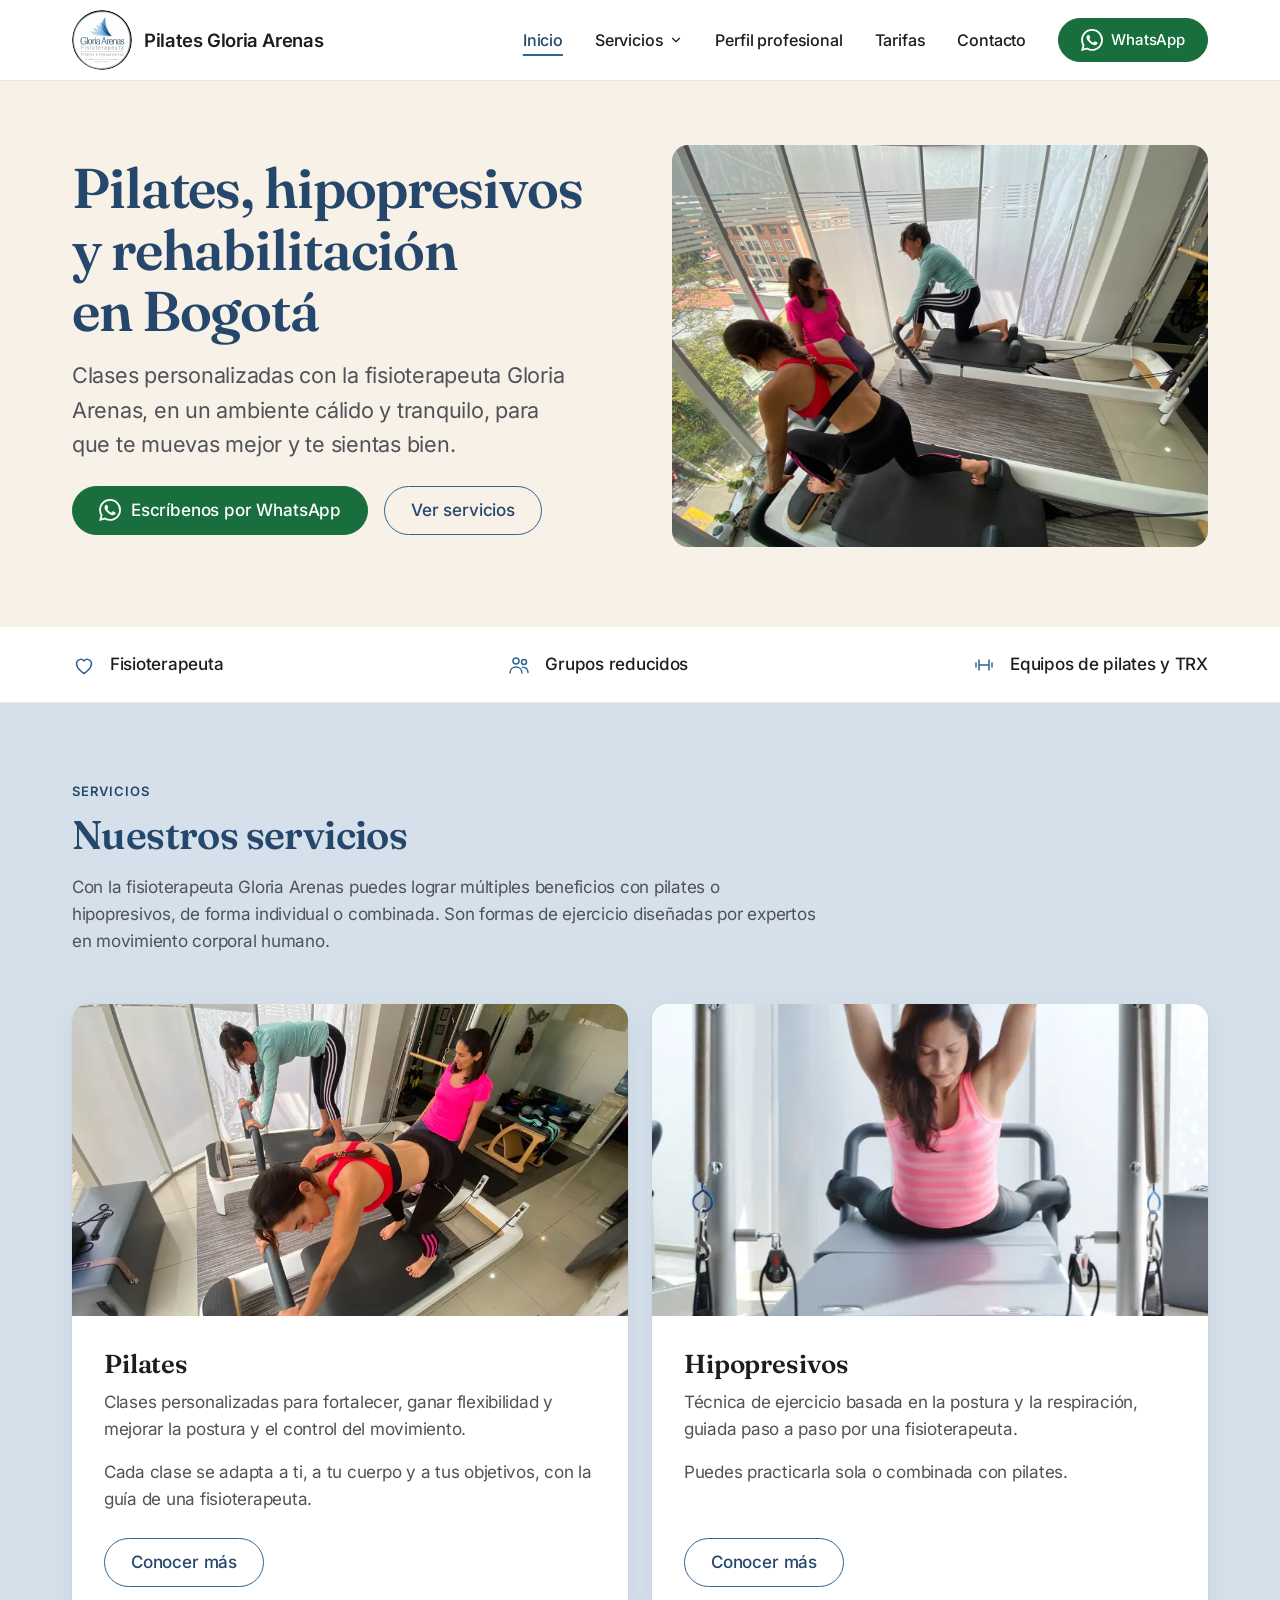
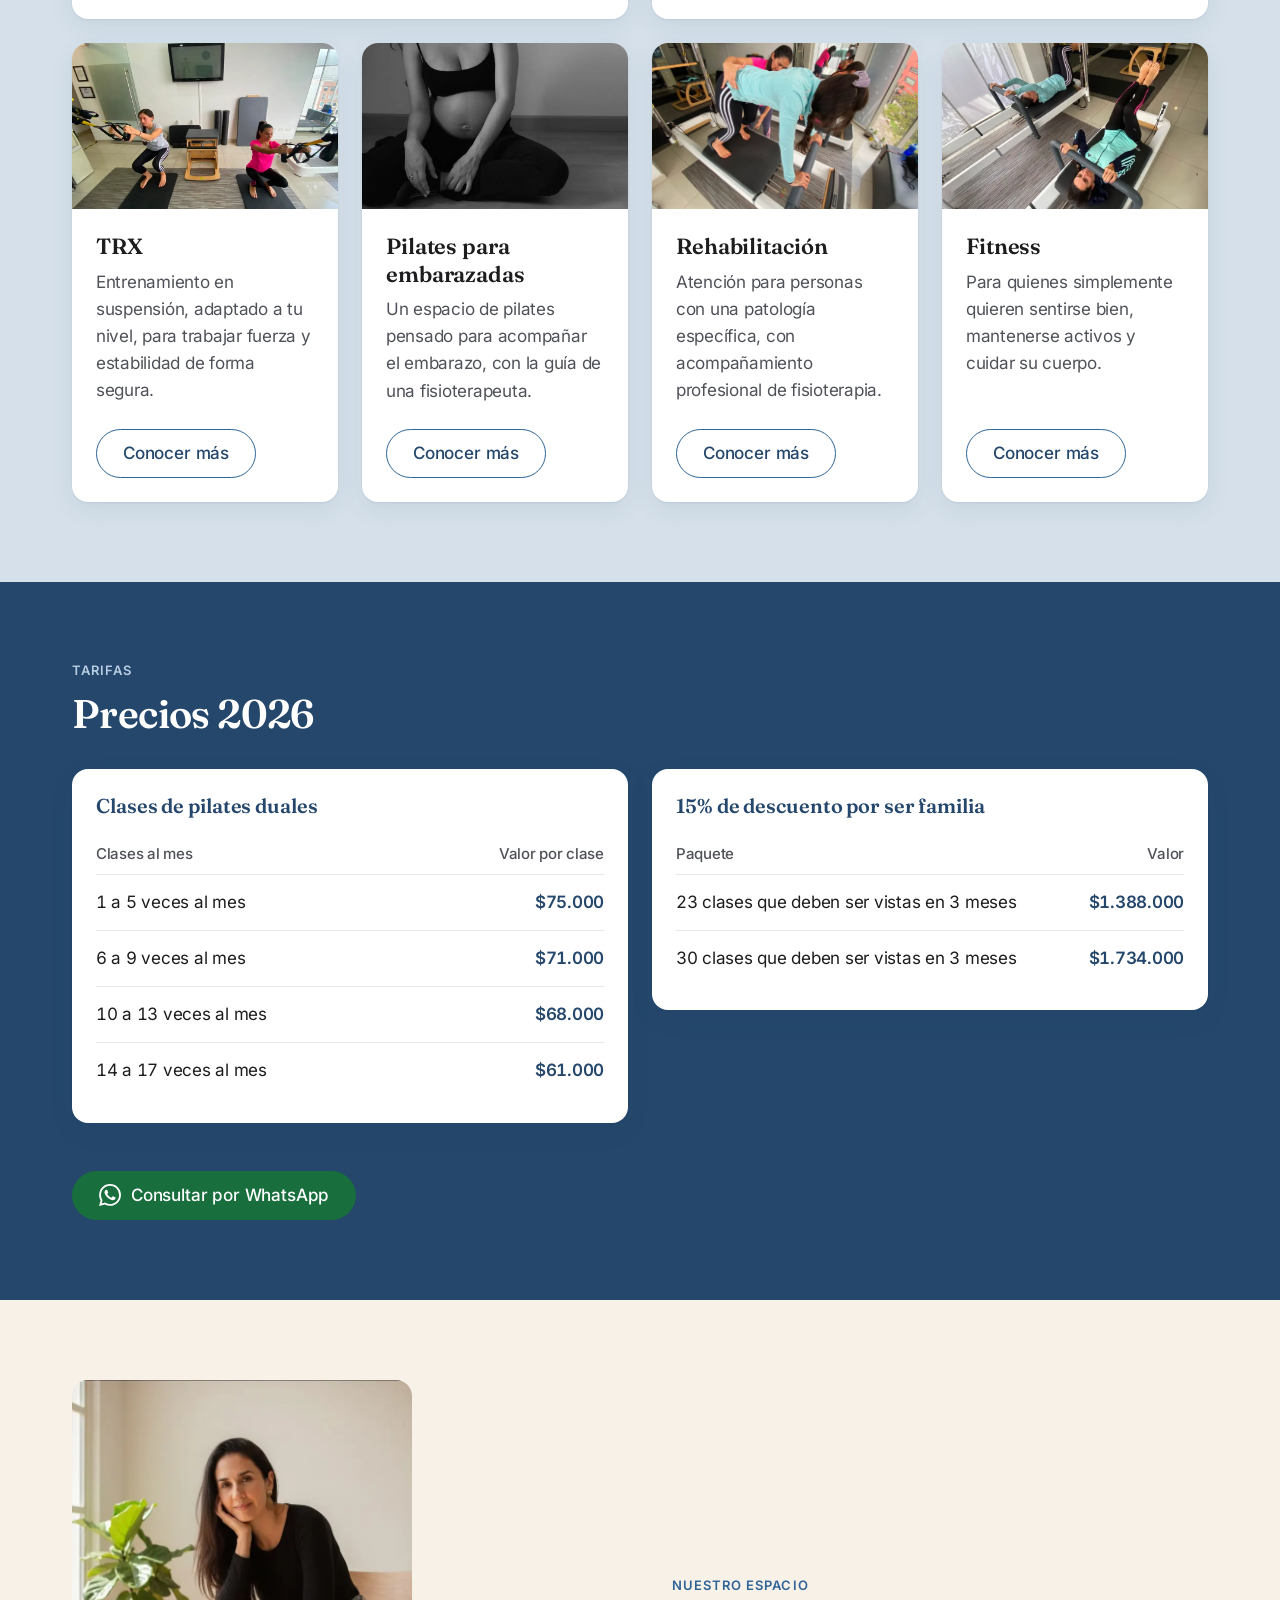
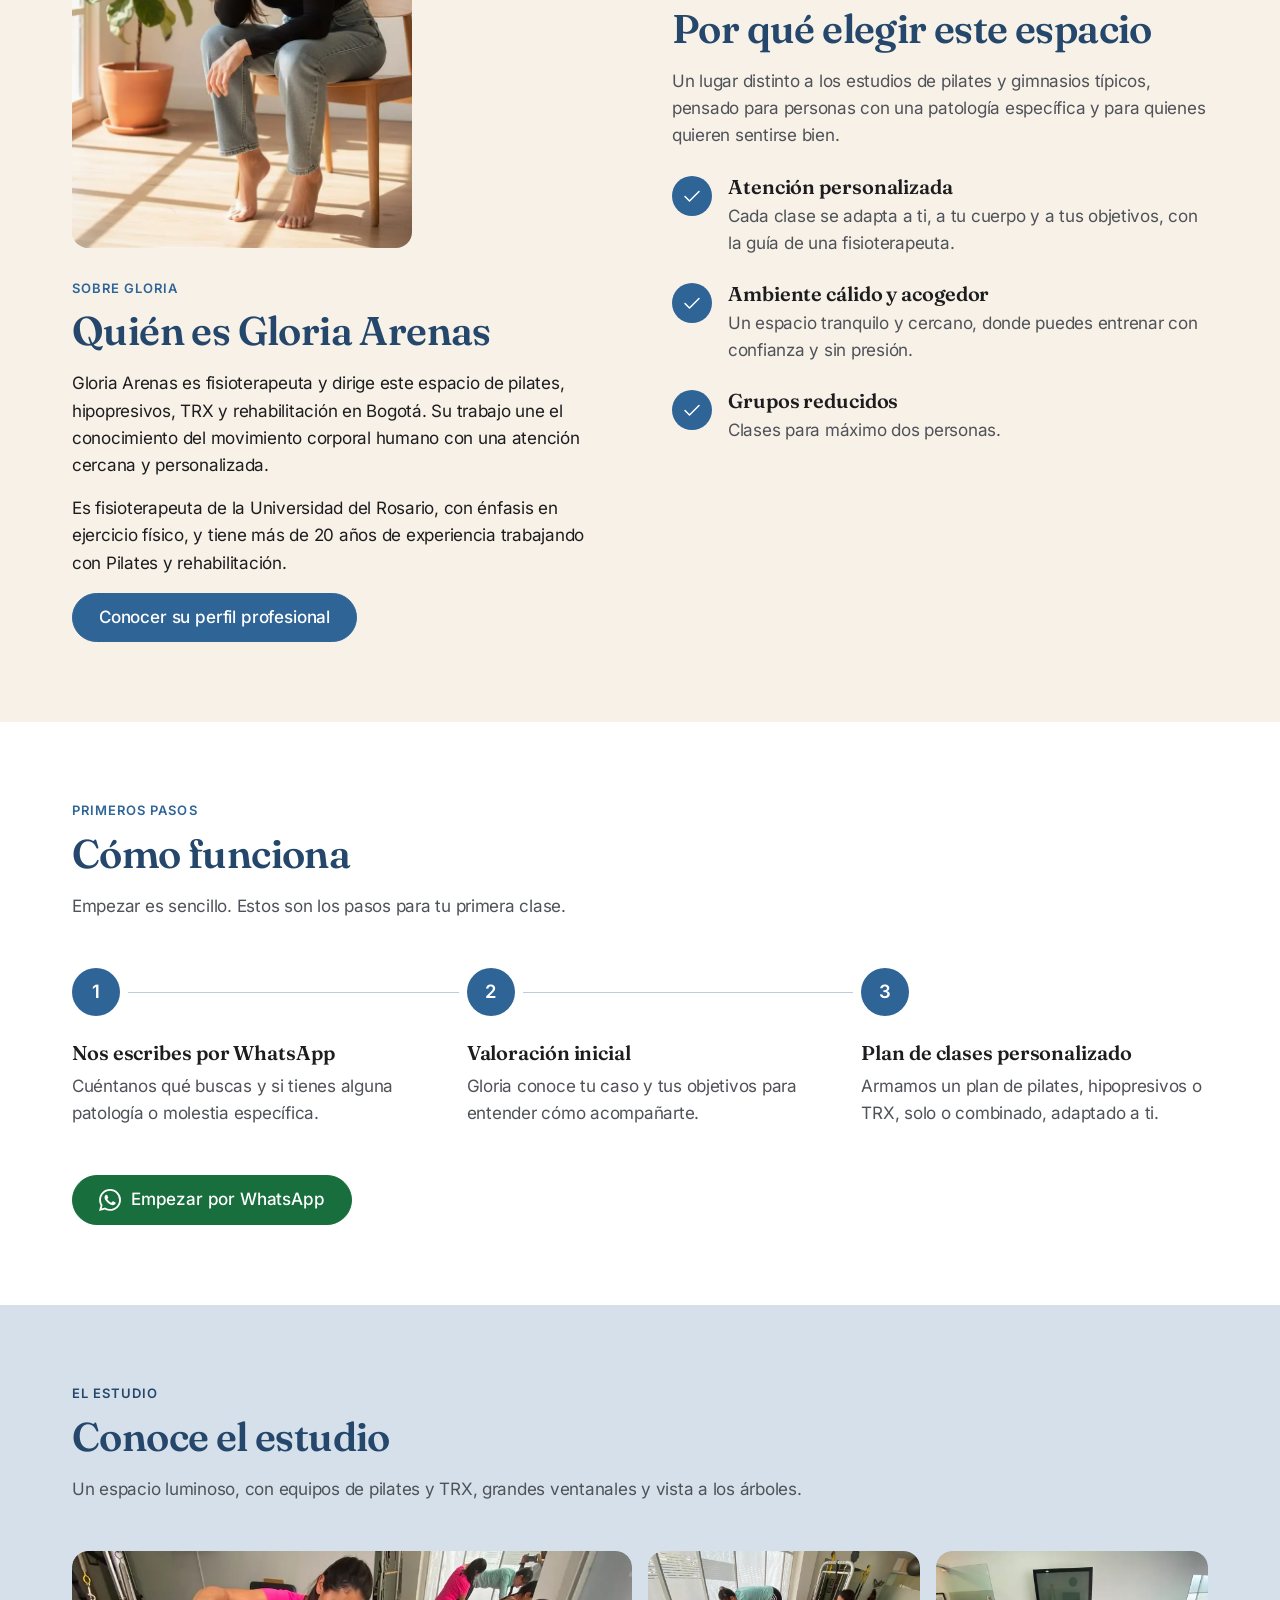
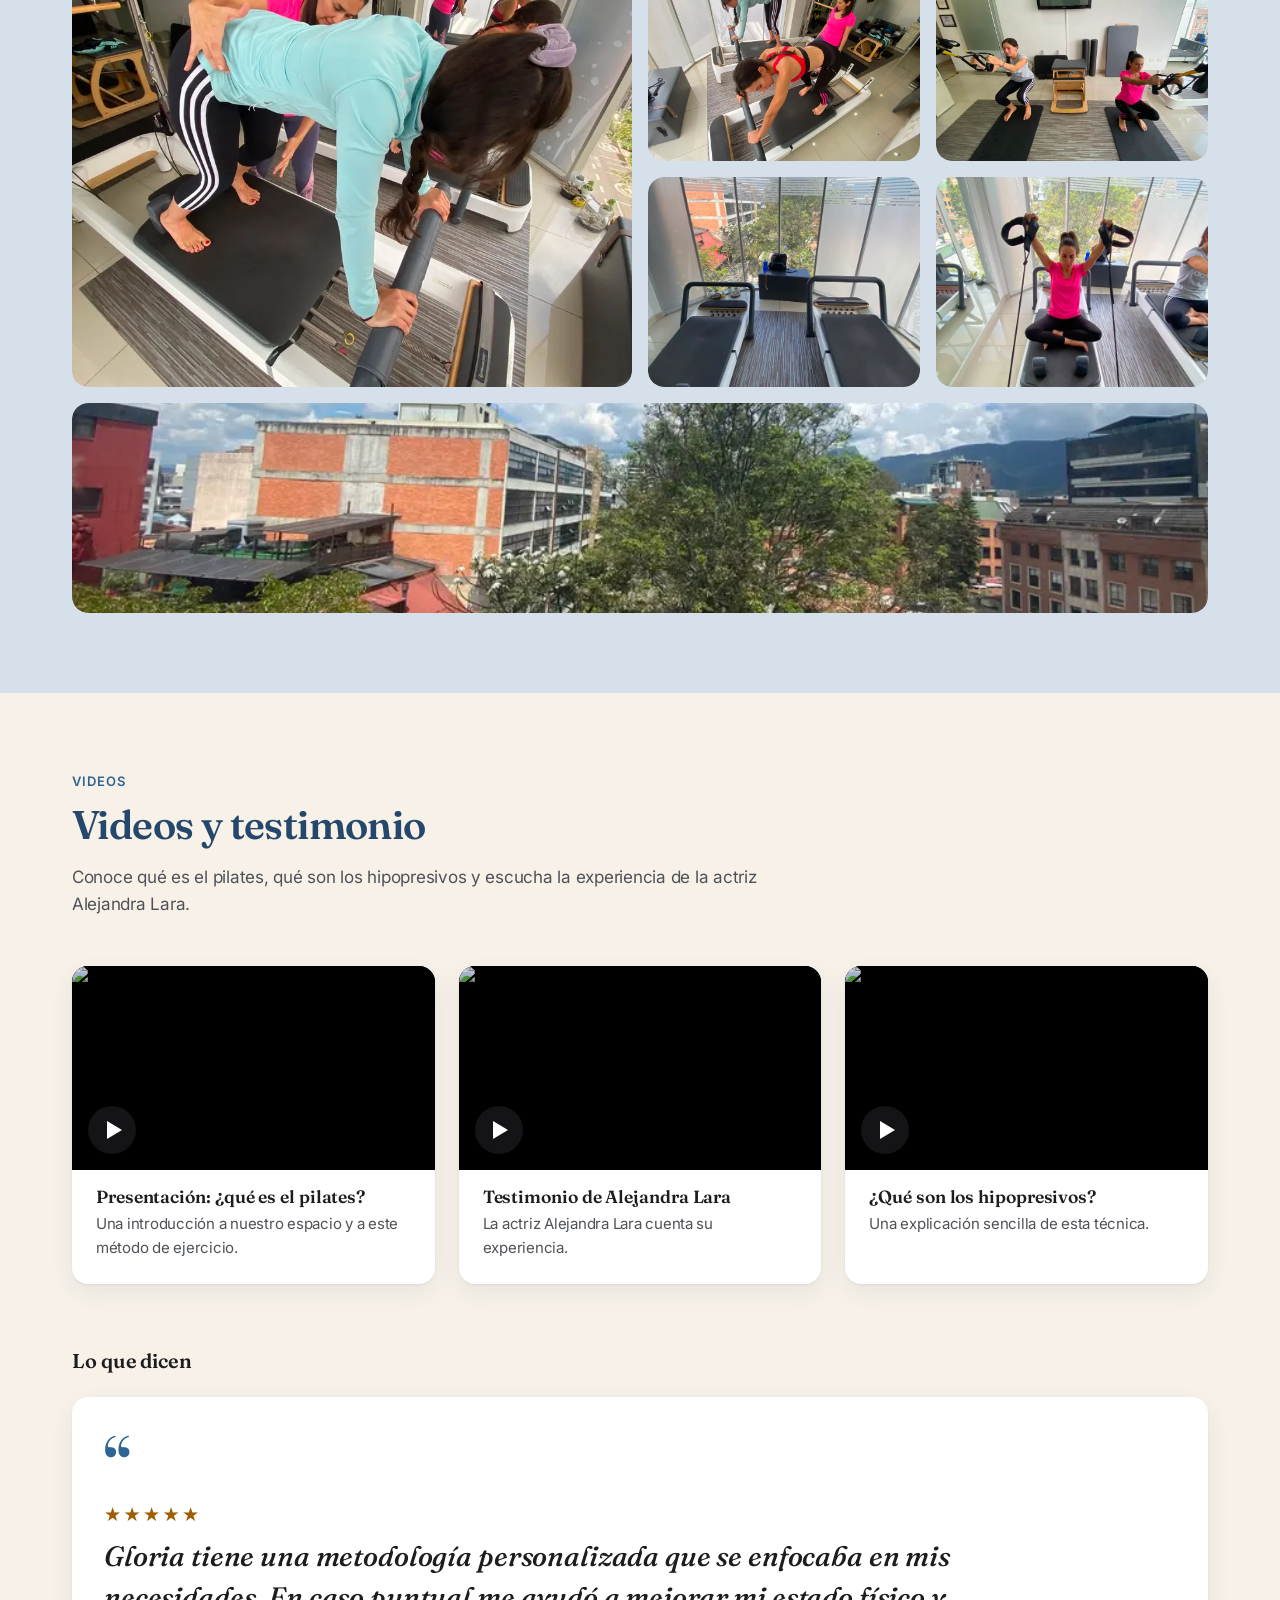
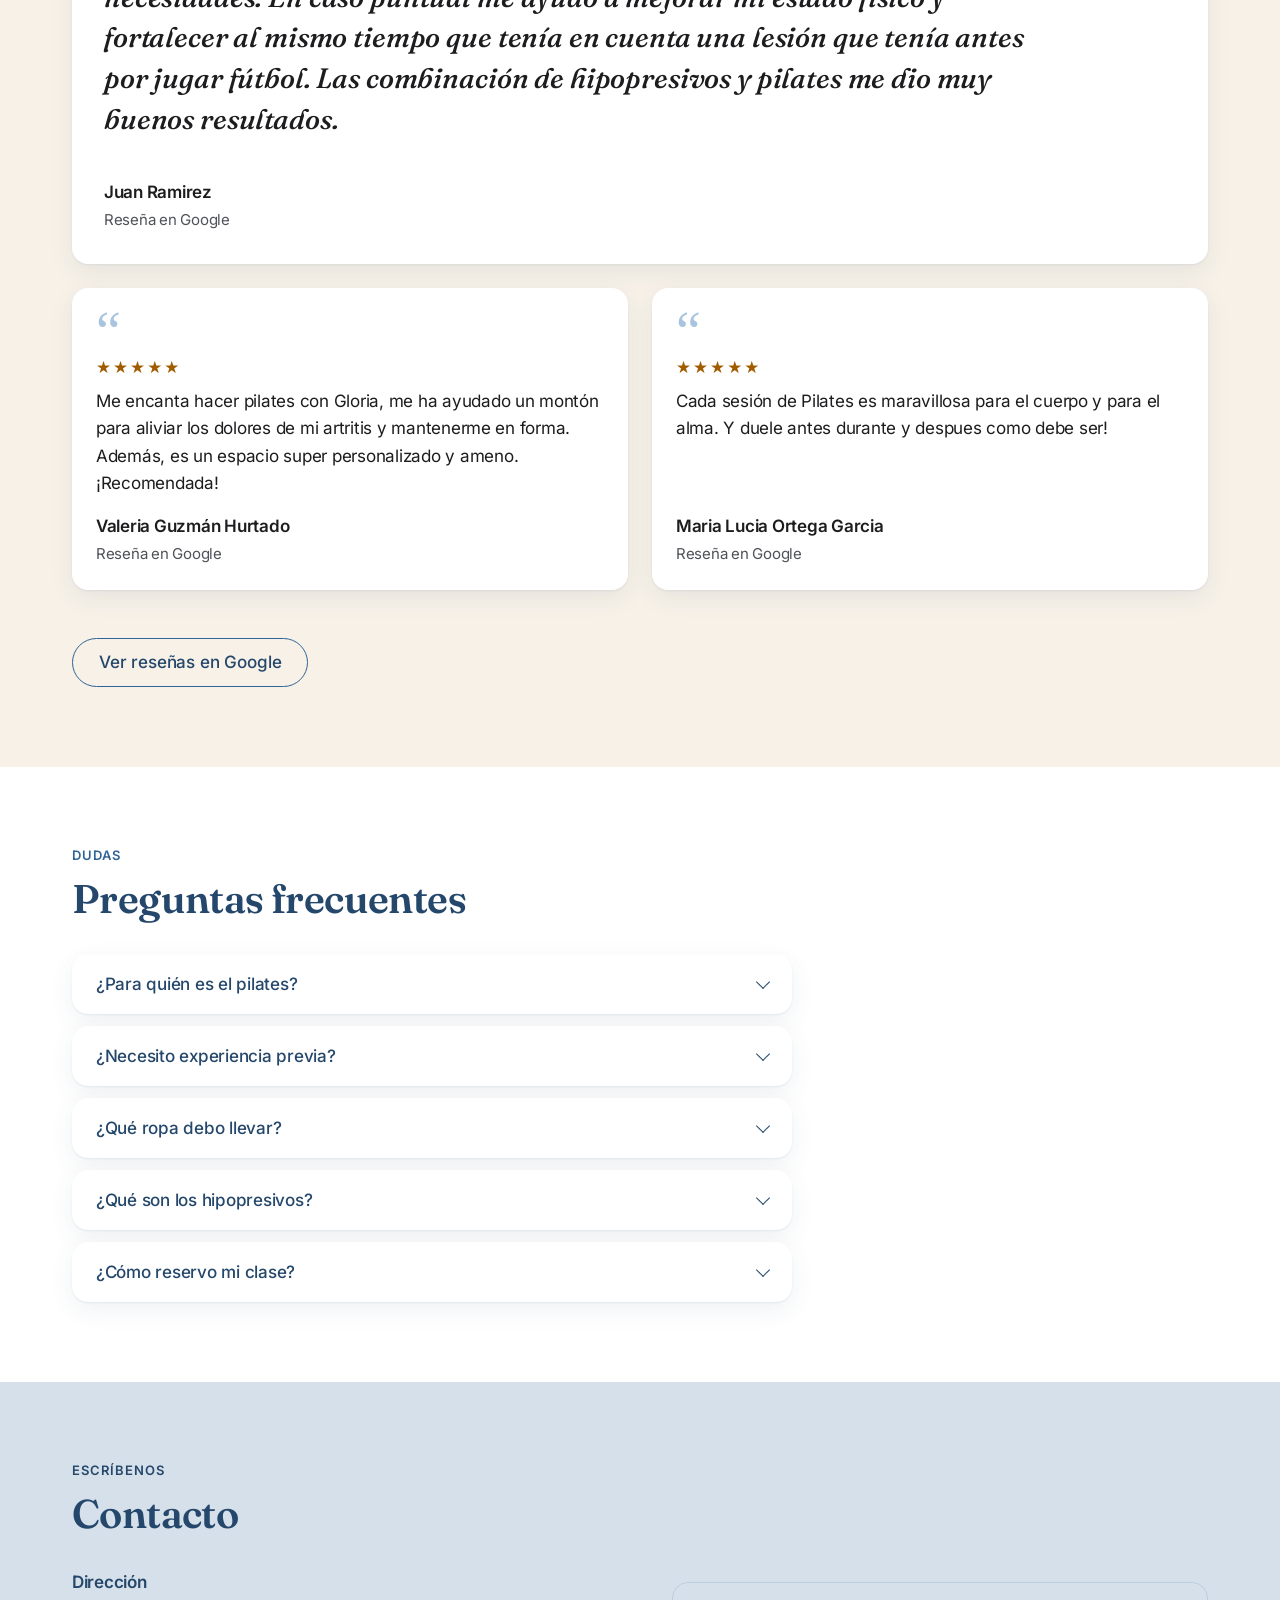
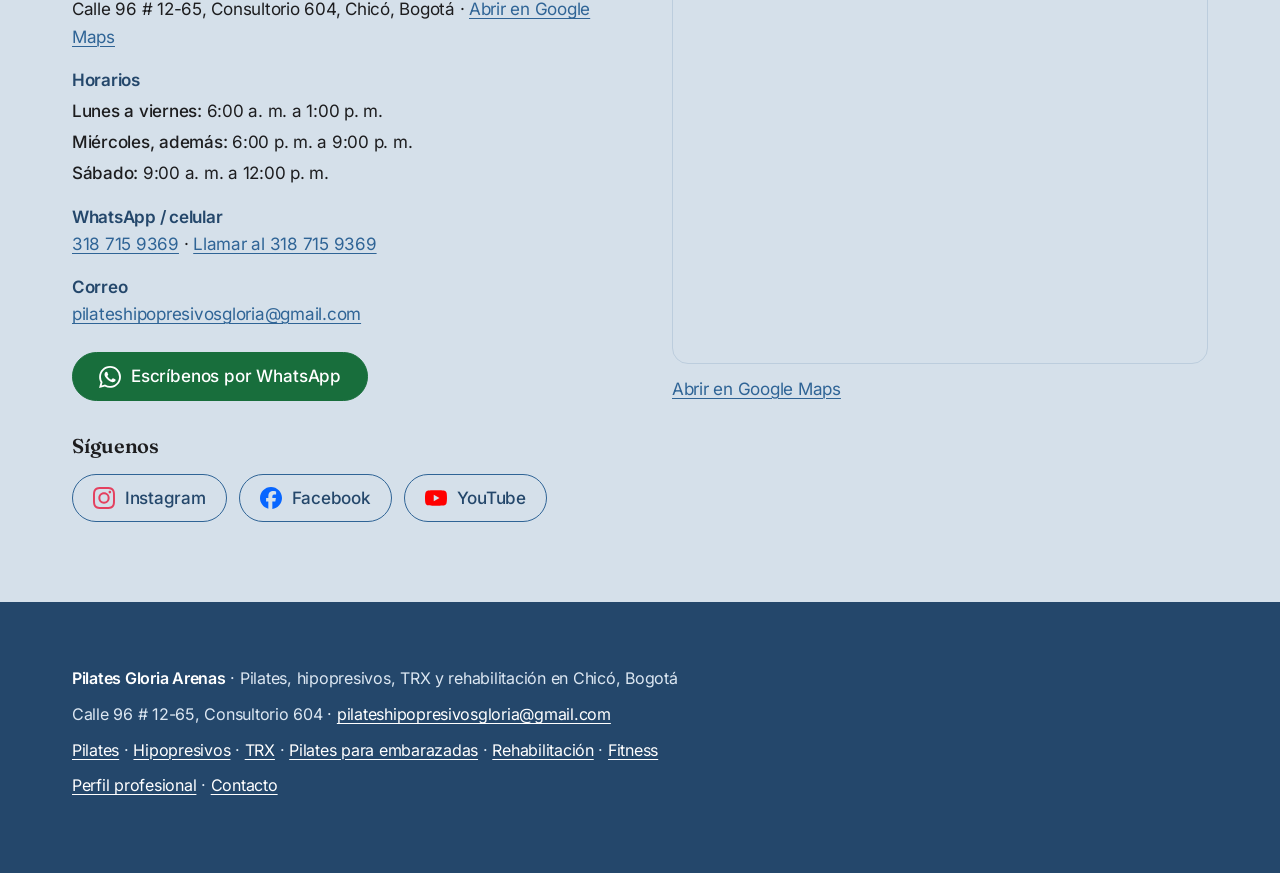
==== commit aa613bb7: "Más profundidad y personalidad visual Fraunces autoalojada en títulos, fondos crema/azul claro y sec" ====
--- a/index.html
+++ b/index.html
@@ -25,8 +25,7 @@
   <meta name="twitter:title" content="Pilates e hipopresivos en Chicó, Bogotá | Gloria Arenas">
   <meta name="twitter:description" content="Clases personalizadas de pilates, hipopresivos, TRX y rehabilitación en Chicó, Bogotá, con la fisioterapeuta Gloria Arenas.">
   <meta name="twitter:image" content="https://pilates-gloria-arenas.vercel.app/assets/img/og-image.jpg">
-
-  <link rel="preload" href="assets/fonts/inter-latin.woff2" as="font" type="font/woff2" crossorigin>
+  <link rel="preload" href="assets/fonts/fraunces-normal-latin.woff2" as="font" type="font/woff2" crossorigin>
   <link rel="preload" href="assets/css/styles.css" as="style">
   <link rel="preload" as="image" type="image/webp" fetchpriority="high" href="assets/img/hero-estudio.webp" imagesrcset="assets/img/hero-estudio-800.webp 800w, assets/img/hero-estudio.webp 1400w" imagesizes="(min-width: 820px) 1216px, calc(100vw - 40px)">
   <link rel="stylesheet" href="assets/css/styles.css">
@@ -207,54 +206,74 @@
     <!-- 2. SERVICIOS -->
     <section class="section section--band" id="servicios">
       <div class="container">
+        <p class="eyebrow">Servicios</p>
         <h2>Nuestros servicios</h2>
         <p class="section__intro">Con la fisioterapeuta Gloria Arenas puedes lograr múltiples beneficios con pilates o hipopresivos, de forma individual o combinada. Son formas de ejercicio diseñadas por expertos en movimiento corporal humano.</p>
         <div class="services">
-          <article class="card card--lead">
-            <div class="card__icon"><svg viewBox="0 0 24 24" aria-hidden="true"><circle cx="12" cy="4.5" r="2"/><path d="M12 7.5v5M6 10l6-2.5 6 2.5M7 21l5-8.5L17 21"/></svg></div>
-            <h3>Pilates</h3>
+          <article class="card card--media card--lead">
+            <img class="card__media" src="assets/img/clase-reformer-pareja.webp" width="900" height="675" loading="lazy" alt="Alumnas practicando pilates en equipos reformer junto al ventanal del estudio">
+            <div class="card__body">
+              <h3>Pilates</h3>
             <p>Clases personalizadas para fortalecer, ganar flexibilidad y mejorar la postura y el control del movimiento.</p>
             <p>Cada clase se adapta a ti, a tu cuerpo y a tus objetivos, con la guía de una fisioterapeuta.</p>
-            <a class="btn btn--outline" href="pilates-bogota.html" aria-label="Conocer más sobre Pilates">Conocer más</a>
+              <a class="btn btn--outline" href="pilates-bogota.html" aria-label="Conocer más sobre Pilates">Conocer más</a>
+          
+            </div>
           </article>
-          <article class="card card--lead">
-            <div class="card__icon"><svg viewBox="0 0 24 24" aria-hidden="true"><path d="M3 8h10a3 3 0 1 0-3-3M3 12h14a3 3 0 1 1-3 3M3 16h6"/></svg></div>
-            <h3>Hipopresivos</h3>
+          <article class="card card--media card--lead">
+            <img class="card__media" src="assets/img/pilates-torre.webp" width="700" height="1053" loading="lazy" alt="Alumna haciendo ejercicio con los brazos extendidos sobre un equipo de pilates">
+            <div class="card__body">
+              <h3>Hipopresivos</h3>
             <p>Técnica de ejercicio basada en la postura y la respiración, guiada paso a paso por una fisioterapeuta.</p>
             <p>Puedes practicarla sola o combinada con pilates.</p>
-            <a class="btn btn--outline" href="hipopresivos-bogota.html" aria-label="Conocer más sobre Hipopresivos">Conocer más</a>
+              <a class="btn btn--outline" href="hipopresivos-bogota.html" aria-label="Conocer más sobre Hipopresivos">Conocer más</a>
+          
+            </div>
           </article>
-          <article class="card">
-            <div class="card__icon"><svg viewBox="0 0 24 24" aria-hidden="true"><path d="M8 3v8M16 3v8"/><circle cx="8" cy="15" r="3.5"/><circle cx="16" cy="15" r="3.5"/></svg></div>
-            <h3>TRX</h3>
+          <article class="card card--media">
+            <img class="card__media" src="assets/img/clase-trx.webp" width="900" height="675" loading="lazy" alt="Dos personas haciendo sentadillas con bandas TRX sobre colchonetas">
+            <div class="card__body">
+              <h3>TRX</h3>
             <p>Entrenamiento en suspensión, adaptado a tu nivel, para trabajar fuerza y estabilidad de forma segura.</p>
-            <a class="btn btn--outline" href="trx-bogota.html" aria-label="Conocer más sobre TRX">Conocer más</a>
+              <a class="btn btn--outline" href="trx-bogota.html" aria-label="Conocer más sobre TRX">Conocer más</a>
+          
+            </div>
           </article>
-          <article class="card">
-            <div class="card__icon"><svg viewBox="0 0 24 24" aria-hidden="true"><circle cx="9" cy="4.5" r="2"/><path d="M9 8c-1.5 0-2.5 1-2.5 2.5V14M9 8c3.5 0 6.5 2.5 6.5 6S13 19 9.5 19v2.5M8 14v7.5"/></svg></div>
-            <h3>Pilates para embarazadas</h3>
+          <article class="card card--media">
+            <img class="card__media" src="assets/img/embarazo-sentada.webp" width="900" height="604" loading="lazy" alt="Mujer embarazada sentada en el suelo con las manos sobre las piernas, fotografía en blanco y negro">
+            <div class="card__body">
+              <h3>Pilates para embarazadas</h3>
             <p>Un espacio de pilates pensado para acompañar el embarazo, con la guía de una fisioterapeuta.</p>
-            <a class="btn btn--outline" href="pilates-embarazadas-bogota.html" aria-label="Conocer más sobre Pilates para embarazadas">Conocer más</a>
+              <a class="btn btn--outline" href="pilates-embarazadas-bogota.html" aria-label="Conocer más sobre Pilates para embarazadas">Conocer más</a>
+          
+            </div>
           </article>
-          <article class="card">
-            <div class="card__icon"><svg viewBox="0 0 24 24" aria-hidden="true"><rect x="4" y="4" width="16" height="16" rx="4"/><path d="M12 8v8M8 12h8"/></svg></div>
-            <h3>Rehabilitación</h3>
+          <article class="card card--media">
+            <img class="card__media" src="assets/img/atencion-personalizada-galeria.webp" width="1100" height="685" loading="lazy" alt="Fisioterapeuta corrigiendo la postura de una alumna durante una clase en el reformer">
+            <div class="card__body">
+              <h3>Rehabilitación</h3>
             <p>Atención para personas con una patología específica, con acompañamiento profesional de fisioterapia.</p>
-            <a class="btn btn--outline" href="rehabilitacion-bogota.html" aria-label="Conocer más sobre Rehabilitación">Conocer más</a>
+              <a class="btn btn--outline" href="rehabilitacion-bogota.html" aria-label="Conocer más sobre Rehabilitación">Conocer más</a>
+          
+            </div>
           </article>
-          <article class="card">
-            <div class="card__icon"><svg viewBox="0 0 24 24" aria-hidden="true"><path d="M5 19c0-8 5-13 14-14 0 9-5 14-13 14z"/><path d="M5 19c2-4 5-7 9-9"/></svg></div>
-            <h3>Fitness</h3>
+          <article class="card card--media">
+            <img class="card__media" src="assets/img/clase-reformer-piernas.webp" width="700" height="933" loading="lazy" alt="Alumnas entrenando sobre un reformer en el estudio">
+            <div class="card__body">
+              <h3>Fitness</h3>
             <p>Para quienes simplemente quieren sentirse bien, mantenerse activos y cuidar su cuerpo.</p>
-            <a class="btn btn--outline" href="fitness-bogota.html" aria-label="Conocer más sobre Fitness">Conocer más</a>
+              <a class="btn btn--outline" href="fitness-bogota.html" aria-label="Conocer más sobre Fitness">Conocer más</a>
+          
+            </div>
           </article>
         </div>
       </div>
     </section>
 
     <!-- 3. TARIFAS -->
-    <section class="section" id="precios">
-      <div class="container">
+    <section class="section section--navy" id="precios">
+      <div class="container">
+        <p class="eyebrow">Tarifas</p>
         <h2>Precios 2026</h2>
         <div class="pricing-grid">
           <div class="price-card">
@@ -287,11 +306,12 @@
     </section>
 
     <!-- 4. QUIÉN ES GLORIA + POR QUÉ ELEGIR -->
-    <section class="section section--band" id="gloria">
+    <section class="section section--cream" id="gloria">
       <div class="container split split--start">
         <div class="about">
           <img class="photo photo--portrait" src="assets/img/retrato-gloria.webp" width="700" height="963" loading="lazy" alt="Gloria Arenas, fisioterapeuta, sentada en una silla de madera en un espacio luminoso con una planta">
           <div class="about__bio">
+            <p class="eyebrow">Sobre Gloria</p>
             <h2>Quién es Gloria Arenas</h2>
             <p>Gloria Arenas es fisioterapeuta y dirige este espacio de pilates, hipopresivos, TRX y rehabilitación en Bogotá. Su trabajo une el conocimiento del movimiento corporal humano con una atención cercana y personalizada.</p>
             <p>Es fisioterapeuta de la Universidad del Rosario, con énfasis en ejercicio físico, y tiene más de 20 años de experiencia trabajando con Pilates y rehabilitación.</p>
@@ -299,6 +319,7 @@
           </div>
         </div>
         <div id="por-que">
+          <p class="eyebrow">Nuestro espacio</p>
           <h2>Por qué elegir este espacio</h2>
           <p class="section__intro">Un lugar distinto a los estudios de pilates y gimnasios típicos, pensado para personas con una patología específica y para quienes quieren sentirse bien.</p>
           <ul class="checklist">
@@ -322,6 +343,7 @@
     <!-- 5. CÓMO FUNCIONA -->
     <section class="section" id="como-funciona">
       <div class="container">
+        <p class="eyebrow">Primeros pasos</p>
         <h2>Cómo funciona</h2>
         <p class="section__intro">Empezar es sencillo. Estos son los pasos para tu primera clase.</p>
         <ol class="steps">
@@ -345,6 +367,7 @@
     <!-- 6. CONOCE EL ESTUDIO -->
     <section class="section section--band" id="estudio">
       <div class="container">
+        <p class="eyebrow">El estudio</p>
         <h2>Conoce el estudio</h2>
         <p class="section__intro">Un espacio luminoso, con equipos de pilates y TRX, grandes ventanales y vista a los árboles.</p>
         <div class="gallery">
@@ -359,9 +382,10 @@
     </section>
 
     <!-- 7. VIDEOS Y TESTIMONIOS -->
-    <section class="section" id="testimonios">
+    <section class="section section--cream" id="testimonios">
       <div class="container">
         <div id="videos">
+          <p class="eyebrow">Videos</p>
           <h2>Videos y testimonio</h2>
           <p class="section__intro">Conoce qué es el pilates, qué son los hipopresivos y escucha la experiencia de la actriz Alejandra Lara.</p>
           <div class="video-grid">
@@ -397,7 +421,7 @@
         <div class="testimonials-block" id="opiniones">
           <h3>Lo que dicen</h3>
           <div class="quotes">
-          <figure class="quote">
+          <figure class="quote quote--featured">
             <p class="quote__stars" role="img" aria-label="5 de 5 estrellas">★★★★★</p>
             <blockquote><p>Gloria tiene una metodología personalizada que se enfocaba en mis necesidades. En caso puntual me ayudó a mejorar mi estado físico y fortalecer al mismo tiempo que tenía en cuenta una lesión que tenía antes por jugar fútbol. Las combinación de hipopresivos y pilates me dio muy buenos resultados.</p></blockquote>
             <figcaption>Juan Ramirez<span class="quote__src">Reseña en Google</span></figcaption>
@@ -419,8 +443,9 @@
     </section>
 
     <!-- 8. PREGUNTAS FRECUENTES -->
-    <section class="section section--band" id="preguntas">
-      <div class="container">
+    <section class="section" id="preguntas">
+      <div class="container">
+        <p class="eyebrow">Dudas</p>
         <h2>Preguntas frecuentes</h2>
         <div class="faq">
           <details>
@@ -448,9 +473,10 @@
     </section>
 
     <!-- 9. CONTACTO -->
-    <section class="section" id="contacto">
+    <section class="section section--band" id="contacto">
       <div class="container split">
         <div>
+          <p class="eyebrow">Escríbenos</p>
           <h2>Contacto</h2>
           <ul class="contact-list">
             <li><strong>Dirección</strong>Calle 96 # 12-65, Consultorio 604, Chicó, Bogotá · <a href="https://www.google.com/maps/place/Pilates+Gloria+Arenas/@4.7284224,-74.0524032,12z/data=!4m6!3m5!1s0x8e3f9a93fd5f29cd:0xce31d070d90a8db6!8m2!3d4.6803866!4d-74.0477391!16s%2Fg%2F11bw4x9yk0" target="_blank" rel="noopener">Abrir en Google Maps</a></li>
--- a/assets/css/styles.css
+++ b/assets/css/styles.css
@@ -400,3 +400,94 @@
 .about .photo { margin-bottom: 0; }
 #gloria .split { align-items: center; }
 #gloria .photo--portrait { max-width: 340px; }
+
+/* Botón WhatsApp del encabezado: conserva su relleno y su forma de píldora */
+.nav .nav__cta .btn { padding: 8px 22px; min-height: 44px; gap: 8px; border-radius: var(--radius-pill); font-size: var(--fs-small); font-weight: 500; line-height: 1.2; white-space: nowrap; }
+@media (max-width: 999px) { .nav .nav__cta .btn { width: 100%; padding: 10px 26px; min-height: 48px; font-size: 1.0625rem; } }
+
+/* ==========================================================
+   PROFUNDIDAD Y PERSONALIDAD — Fraunces en títulos, fondos crema/azul/marino,
+   tarjetas con sombra en capas, fotos en tarjetas y reseña destacada.
+   ========================================================== */
+@font-face { font-family: "Fraunces"; src: url("../fonts/fraunces-normal-latin.woff2") format("woff2"); font-weight: 500 600; font-style: normal; font-display: swap; }
+@font-face { font-family: "Fraunces"; src: url("../fonts/fraunces-italic-latin.woff2") format("woff2"); font-weight: 500; font-style: italic; font-display: swap; }
+
+:root {
+  --cream: #f7f1e8;
+  --blue-soft: #d5e0ea;
+  --line-band: #bccddd;
+  --font-serif: "Fraunces", Georgia, "Times New Roman", serif;
+  --radius: 16px;
+  --section-y: 56px;
+  --fs-h1: clamp(2.25rem, 5vw, 3.5rem);
+  --fs-h2: clamp(1.75rem, 3.5vw, 2.5rem);
+  --shadow-1: 0 1px 2px rgb(36 71 107 / .08), 0 8px 24px rgb(36 71 107 / .08);
+  --shadow-2: 0 2px 4px rgb(36 71 107 / .10), 0 16px 36px rgb(36 71 107 / .16);
+}
+@media (min-width: 820px) { :root { --section-y: 80px; } }
+
+/* Tipografía: títulos en Fraunces, el resto en Inter */
+h1, h2, h3, .pullquote p { font-family: var(--font-serif); }
+h1 { font-size: var(--fs-h1); font-weight: 600; line-height: 1.1; letter-spacing: -0.02em; }
+h2 { font-size: var(--fs-h2); font-weight: 600; line-height: 1.15; letter-spacing: -0.015em; }
+h3 { font-weight: 600; line-height: 1.25; letter-spacing: -0.005em; }
+.pullquote p { font-weight: 500; letter-spacing: -0.01em; }
+.eyebrow { margin: 0 0 12px; font-size: .8125rem; font-weight: 600; text-transform: uppercase; letter-spacing: .08em; line-height: 1.3; color: var(--blue-deep); max-width: none; }
+.section:not(.section--band):not(.section--navy) .eyebrow, .hero .eyebrow { color: var(--blue); }
+
+/* Fondos: blanco, crema, azul claro y UNA sección en azul marino (Tarifas) */
+.section { background: #fff; border-top: 0; }
+.section + .section, .trust + .section { border-top: 0; }
+.section--cream { background: var(--cream); }
+.section--band { --card-line: var(--line-band); background: var(--blue-soft); }
+.section--navy { background: var(--blue-deep); color: #fff; }
+.section--navy h2, .section--navy h3 { color: #fff; }
+.section--navy .eyebrow { color: #b9cde3; }
+.section--navy .price-card h3 { color: var(--blue-deep); }
+.hero { background: var(--cream); }
+.trust { background: #fff; border-top: 0; border-bottom: 1px solid var(--line); }
+
+/* Tarjetas: sombra en capas, sin borde, radio 16px */
+.card, .quote, .video, .price-card, .faq details { border: 0; border-radius: var(--radius); box-shadow: var(--shadow-1); background: #fff; }
+.card:hover { border: 0; }
+.photo, .hero__media, .gallery figure, .gallery img, .map, .lightbox, .lightbox img { border-radius: var(--radius); }
+.faq summary { border-radius: var(--radius); }
+.section--cream .card, .section--cream .quote, .section--cream .video { background: #fff; }
+@media (hover: hover) and (pointer: fine) {
+  .card, .quote, .video, .price-card { transition: transform 200ms var(--ease-out), box-shadow 200ms var(--ease-out); }
+  .card:hover, .quote:hover, .video:hover { transform: translateY(-4px); box-shadow: var(--shadow-2); border-color: transparent; }
+}
+
+/* Servicios con foto arriba */
+.card--media { padding: 0; overflow: hidden; display: flex; flex-direction: column; }
+.card__media { width: 100%; aspect-ratio: 16 / 10; object-fit: cover; border-radius: 0; }
+.card--lead .card__media { aspect-ratio: 16 / 9; }
+.card__body { display: flex; flex: 1; flex-direction: column; padding: var(--s-3); }
+.card--lead .card__body { padding: var(--s-4); }
+.card--media .card__body .btn { margin-top: auto; align-self: flex-start; }
+.card--media h3 { font-size: 1.375rem; }
+.card--lead h3 { font-size: 1.625rem; }
+
+/* Videos: miniatura real sin barras negras, play encima, descripción debajo */
+.video__btn img { object-position: 50% 50%; }
+.video__btn::after { background: rgb(0 0 0 / .08); }
+
+/* Reseñas: una destacada y dos pequeñas */
+.quotes { grid-template-columns: 1fr; }
+@media (min-width: 600px) { .quotes { grid-template-columns: repeat(2, 1fr); } .quote--featured { grid-column: 1 / -1; } }
+.quote--featured { padding: var(--s-5) var(--s-4) var(--s-4); }
+.quote--featured::before { font-family: var(--font-serif); font-size: 5rem; line-height: .6; color: var(--blue); margin-bottom: 12px; }
+.quote--featured blockquote p { font-family: var(--font-serif); font-style: italic; font-weight: 500; font-size: clamp(1.25rem, 1.05rem + 1vw, 1.75rem); line-height: 1.45; letter-spacing: -0.005em; max-width: 52ch; color: var(--ink); }
+.quote--featured .quote__stars { font-size: 1.2rem; }
+.quote--featured figcaption { margin-top: var(--s-3); }
+.quote:not(.quote--featured) { padding: var(--s-3); }
+
+/* Entrada al hacer scroll: opacidad y 16px, 400 ms, una sola vez */
+:root { --t-reveal: 400ms; }
+.js .reveal { transform: translateY(16px); }
+@media (prefers-reduced-motion: reduce) {
+  .card, .quote, .video, .price-card { transition: none; }
+  .card:hover, .quote:hover, .video:hover { transform: none; }
+}
+.services .card--media, .services .card--media.card--lead { padding: 0; }
+.card__media { height: auto; display: block; }
--- a/assets/css/styles.css
+++ b/assets/css/styles.css
@@ -400,3 +400,94 @@
 .about .photo { margin-bottom: 0; }
 #gloria .split { align-items: center; }
 #gloria .photo--portrait { max-width: 340px; }
+
+/* Botón WhatsApp del encabezado: conserva su relleno y su forma de píldora */
+.nav .nav__cta .btn { padding: 8px 22px; min-height: 44px; gap: 8px; border-radius: var(--radius-pill); font-size: var(--fs-small); font-weight: 500; line-height: 1.2; white-space: nowrap; }
+@media (max-width: 999px) { .nav .nav__cta .btn { width: 100%; padding: 10px 26px; min-height: 48px; font-size: 1.0625rem; } }
+
+/* ==========================================================
+   PROFUNDIDAD Y PERSONALIDAD — Fraunces en títulos, fondos crema/azul/marino,
+   tarjetas con sombra en capas, fotos en tarjetas y reseña destacada.
+   ========================================================== */
+@font-face { font-family: "Fraunces"; src: url("../fonts/fraunces-normal-latin.woff2") format("woff2"); font-weight: 500 600; font-style: normal; font-display: swap; }
+@font-face { font-family: "Fraunces"; src: url("../fonts/fraunces-italic-latin.woff2") format("woff2"); font-weight: 500; font-style: italic; font-display: swap; }
+
+:root {
+  --cream: #f7f1e8;
+  --blue-soft: #d5e0ea;
+  --line-band: #bccddd;
+  --font-serif: "Fraunces", Georgia, "Times New Roman", serif;
+  --radius: 16px;
+  --section-y: 56px;
+  --fs-h1: clamp(2.25rem, 5vw, 3.5rem);
+  --fs-h2: clamp(1.75rem, 3.5vw, 2.5rem);
+  --shadow-1: 0 1px 2px rgb(36 71 107 / .08), 0 8px 24px rgb(36 71 107 / .08);
+  --shadow-2: 0 2px 4px rgb(36 71 107 / .10), 0 16px 36px rgb(36 71 107 / .16);
+}
+@media (min-width: 820px) { :root { --section-y: 80px; } }
+
+/* Tipografía: títulos en Fraunces, el resto en Inter */
+h1, h2, h3, .pullquote p { font-family: var(--font-serif); }
+h1 { font-size: var(--fs-h1); font-weight: 600; line-height: 1.1; letter-spacing: -0.02em; }
+h2 { font-size: var(--fs-h2); font-weight: 600; line-height: 1.15; letter-spacing: -0.015em; }
+h3 { font-weight: 600; line-height: 1.25; letter-spacing: -0.005em; }
+.pullquote p { font-weight: 500; letter-spacing: -0.01em; }
+.eyebrow { margin: 0 0 12px; font-size: .8125rem; font-weight: 600; text-transform: uppercase; letter-spacing: .08em; line-height: 1.3; color: var(--blue-deep); max-width: none; }
+.section:not(.section--band):not(.section--navy) .eyebrow, .hero .eyebrow { color: var(--blue); }
+
+/* Fondos: blanco, crema, azul claro y UNA sección en azul marino (Tarifas) */
+.section { background: #fff; border-top: 0; }
+.section + .section, .trust + .section { border-top: 0; }
+.section--cream { background: var(--cream); }
+.section--band { --card-line: var(--line-band); background: var(--blue-soft); }
+.section--navy { background: var(--blue-deep); color: #fff; }
+.section--navy h2, .section--navy h3 { color: #fff; }
+.section--navy .eyebrow { color: #b9cde3; }
+.section--navy .price-card h3 { color: var(--blue-deep); }
+.hero { background: var(--cream); }
+.trust { background: #fff; border-top: 0; border-bottom: 1px solid var(--line); }
+
+/* Tarjetas: sombra en capas, sin borde, radio 16px */
+.card, .quote, .video, .price-card, .faq details { border: 0; border-radius: var(--radius); box-shadow: var(--shadow-1); background: #fff; }
+.card:hover { border: 0; }
+.photo, .hero__media, .gallery figure, .gallery img, .map, .lightbox, .lightbox img { border-radius: var(--radius); }
+.faq summary { border-radius: var(--radius); }
+.section--cream .card, .section--cream .quote, .section--cream .video { background: #fff; }
+@media (hover: hover) and (pointer: fine) {
+  .card, .quote, .video, .price-card { transition: transform 200ms var(--ease-out), box-shadow 200ms var(--ease-out); }
+  .card:hover, .quote:hover, .video:hover { transform: translateY(-4px); box-shadow: var(--shadow-2); border-color: transparent; }
+}
+
+/* Servicios con foto arriba */
+.card--media { padding: 0; overflow: hidden; display: flex; flex-direction: column; }
+.card__media { width: 100%; aspect-ratio: 16 / 10; object-fit: cover; border-radius: 0; }
+.card--lead .card__media { aspect-ratio: 16 / 9; }
+.card__body { display: flex; flex: 1; flex-direction: column; padding: var(--s-3); }
+.card--lead .card__body { padding: var(--s-4); }
+.card--media .card__body .btn { margin-top: auto; align-self: flex-start; }
+.card--media h3 { font-size: 1.375rem; }
+.card--lead h3 { font-size: 1.625rem; }
+
+/* Videos: miniatura real sin barras negras, play encima, descripción debajo */
+.video__btn img { object-position: 50% 50%; }
+.video__btn::after { background: rgb(0 0 0 / .08); }
+
+/* Reseñas: una destacada y dos pequeñas */
+.quotes { grid-template-columns: 1fr; }
+@media (min-width: 600px) { .quotes { grid-template-columns: repeat(2, 1fr); } .quote--featured { grid-column: 1 / -1; } }
+.quote--featured { padding: var(--s-5) var(--s-4) var(--s-4); }
+.quote--featured::before { font-family: var(--font-serif); font-size: 5rem; line-height: .6; color: var(--blue); margin-bottom: 12px; }
+.quote--featured blockquote p { font-family: var(--font-serif); font-style: italic; font-weight: 500; font-size: clamp(1.25rem, 1.05rem + 1vw, 1.75rem); line-height: 1.45; letter-spacing: -0.005em; max-width: 52ch; color: var(--ink); }
+.quote--featured .quote__stars { font-size: 1.2rem; }
+.quote--featured figcaption { margin-top: var(--s-3); }
+.quote:not(.quote--featured) { padding: var(--s-3); }
+
+/* Entrada al hacer scroll: opacidad y 16px, 400 ms, una sola vez */
+:root { --t-reveal: 400ms; }
+.js .reveal { transform: translateY(16px); }
+@media (prefers-reduced-motion: reduce) {
+  .card, .quote, .video, .price-card { transition: none; }
+  .card:hover, .quote:hover, .video:hover { transform: none; }
+}
+.services .card--media, .services .card--media.card--lead { padding: 0; }
+.card__media { height: auto; display: block; }
